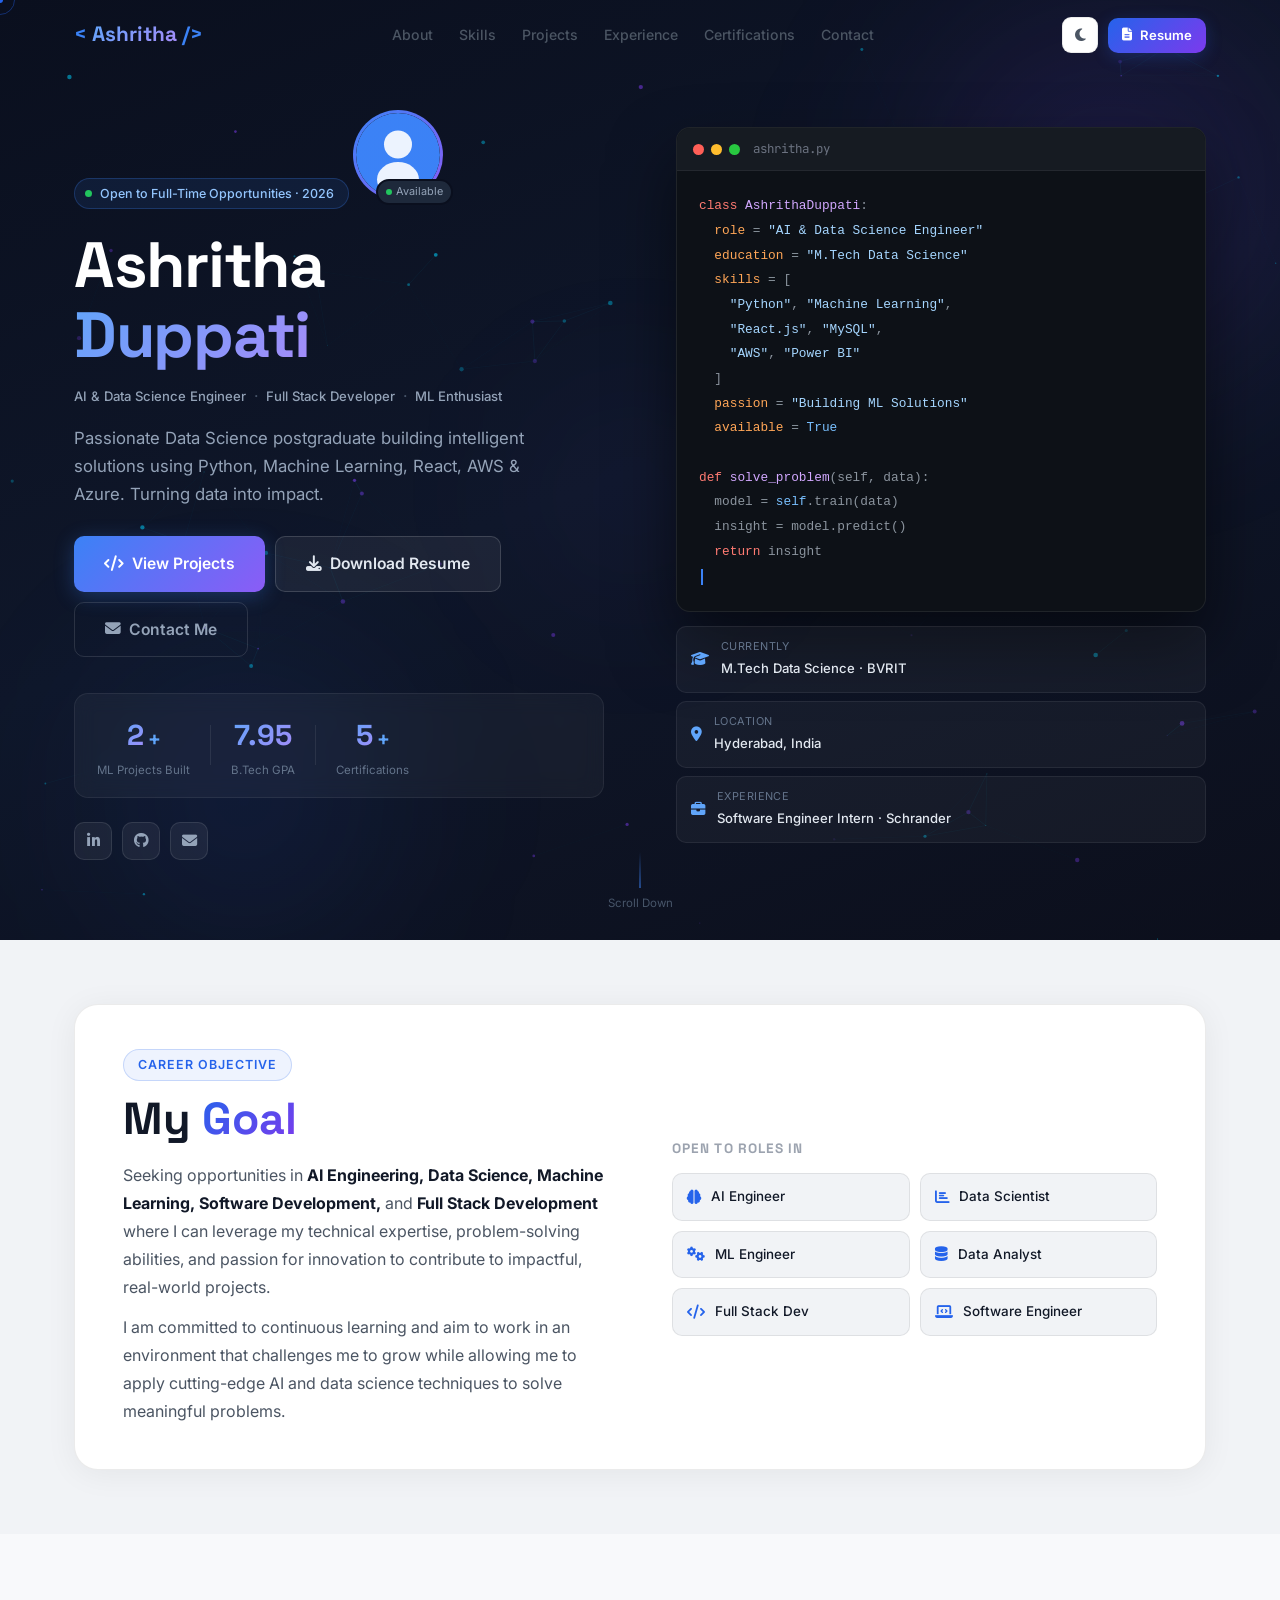
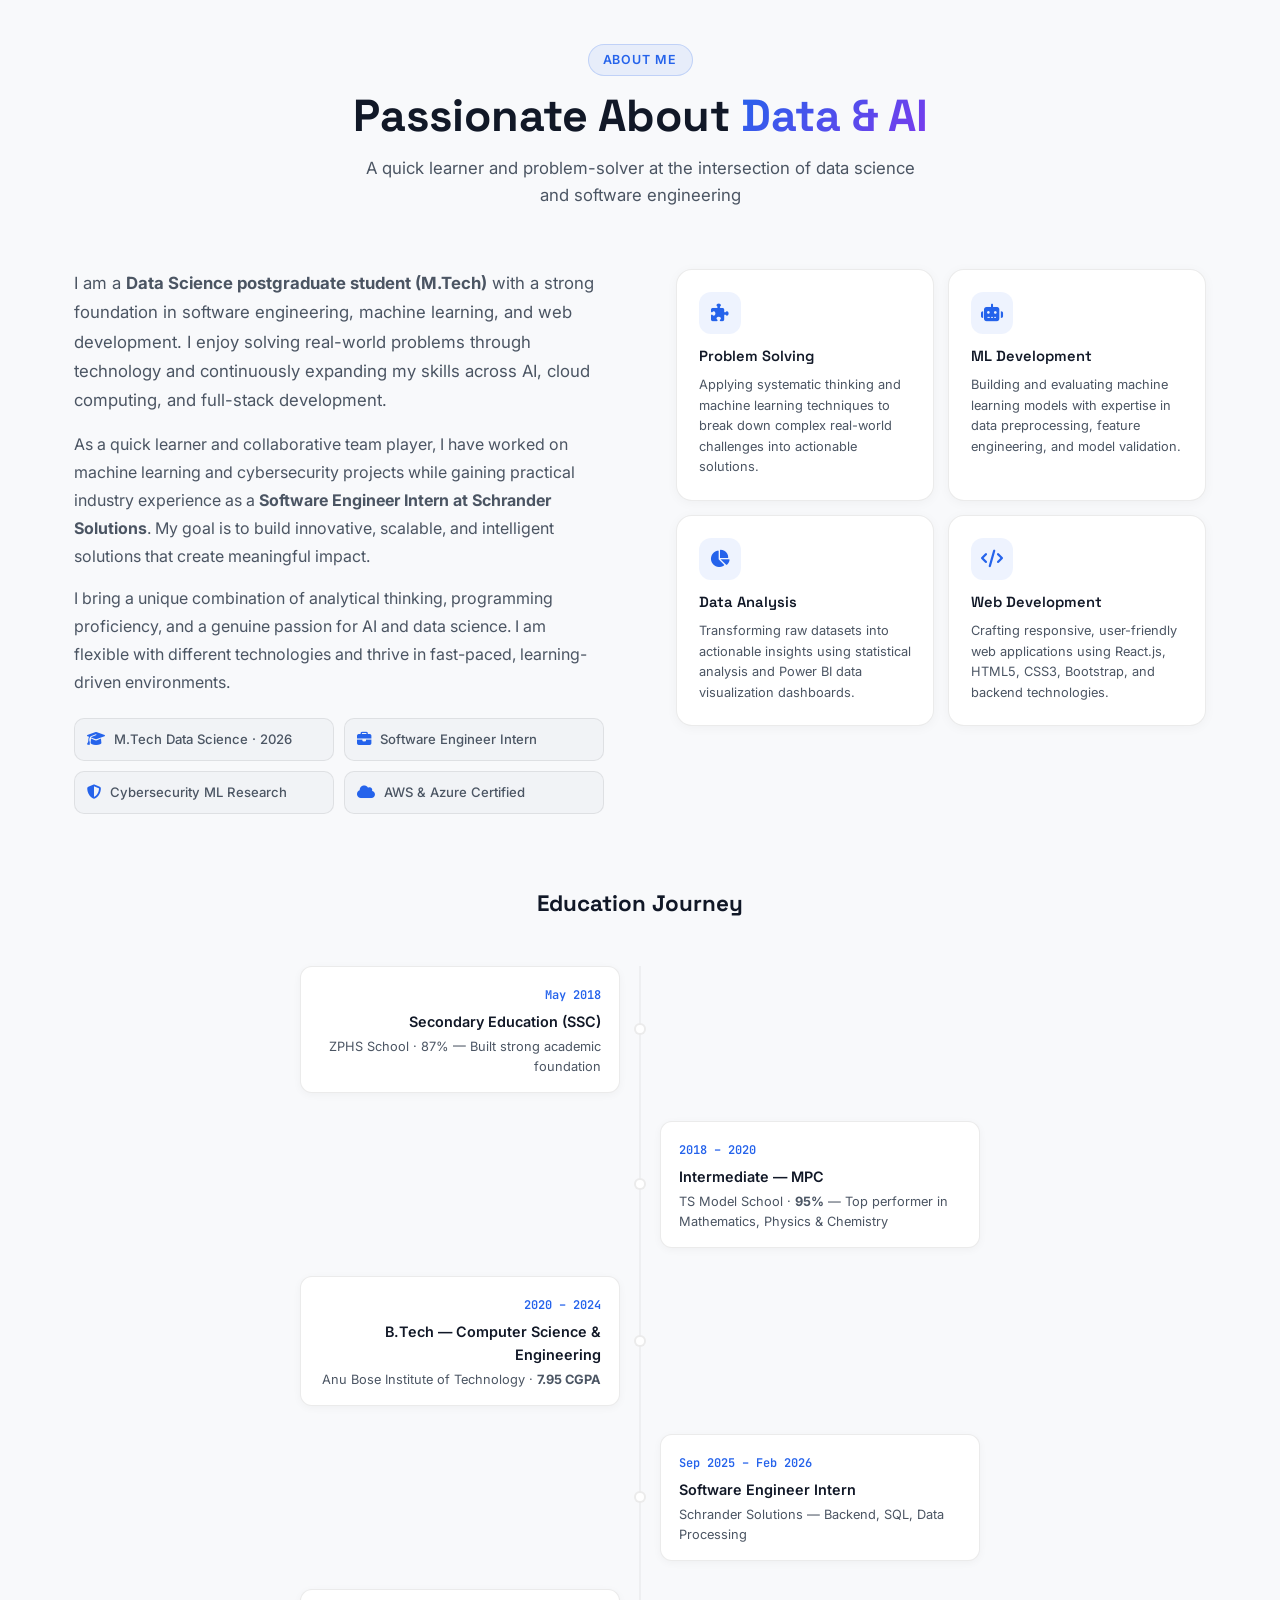
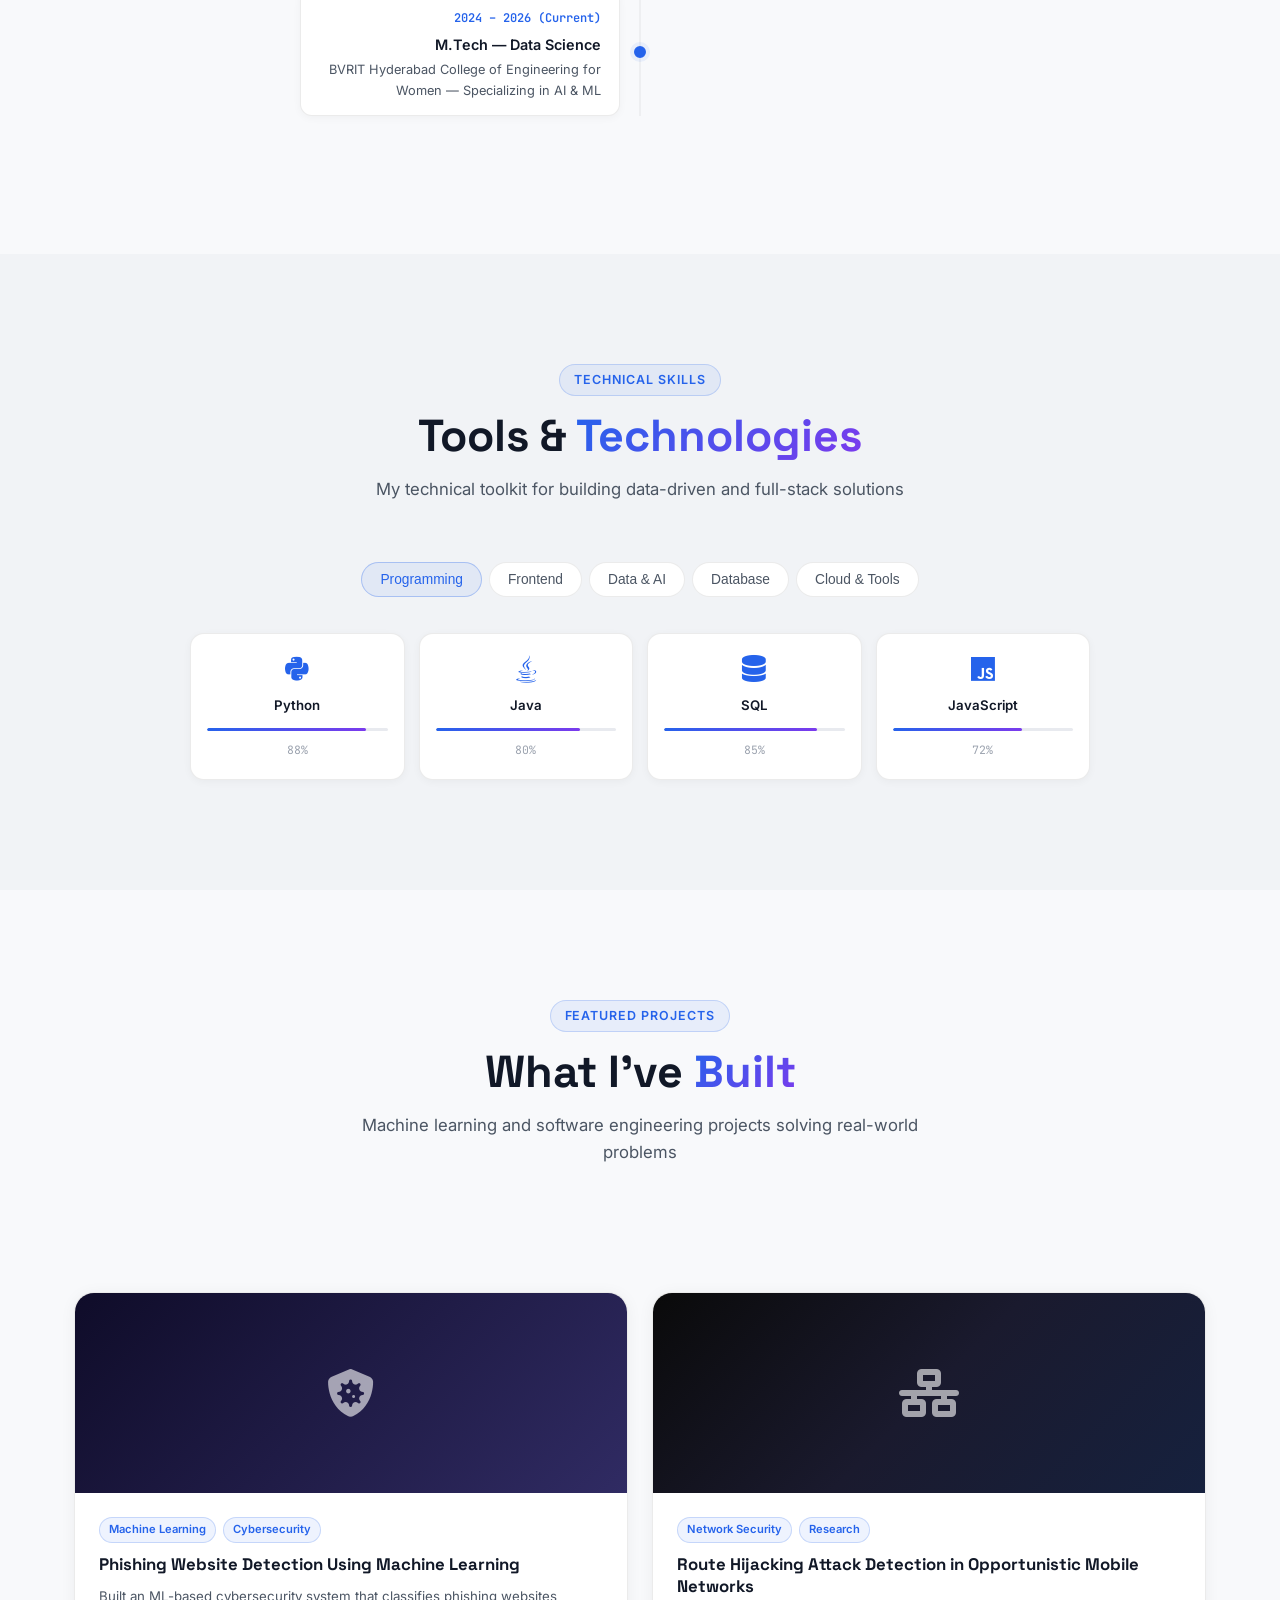
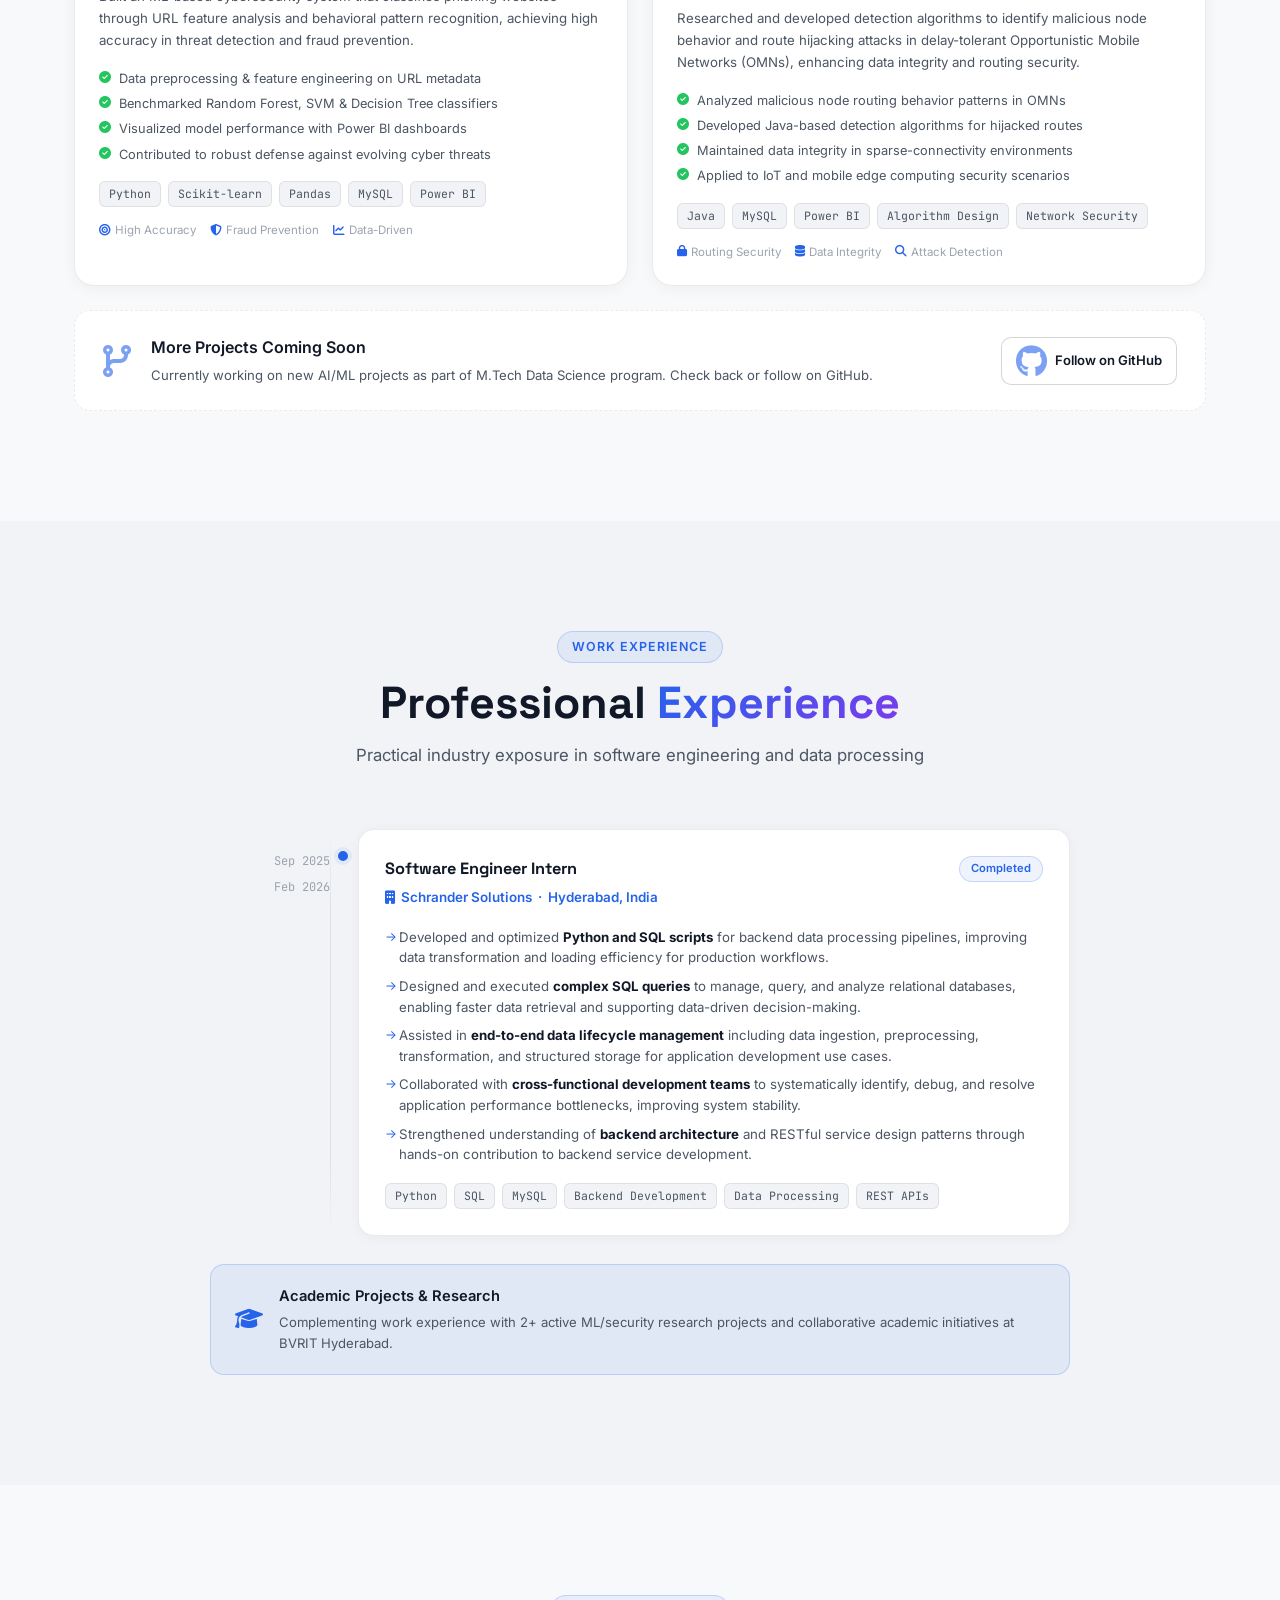
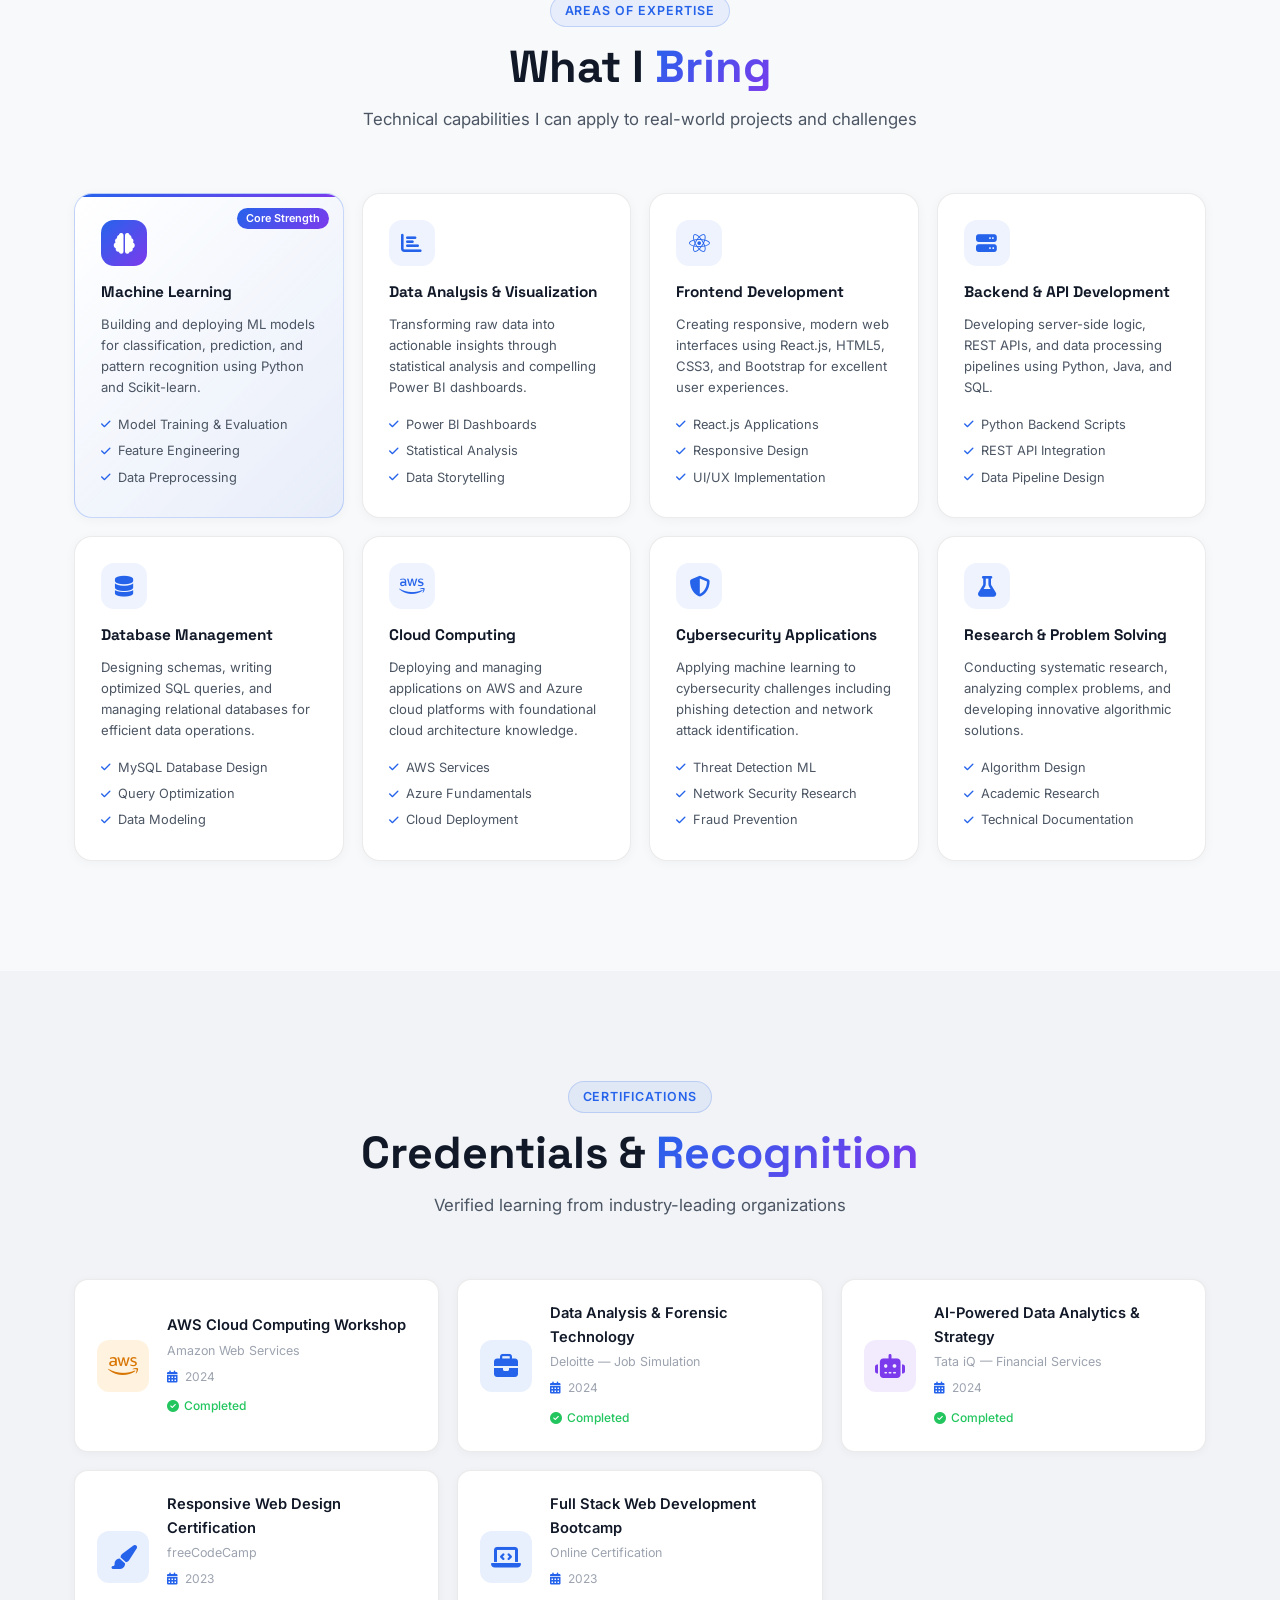
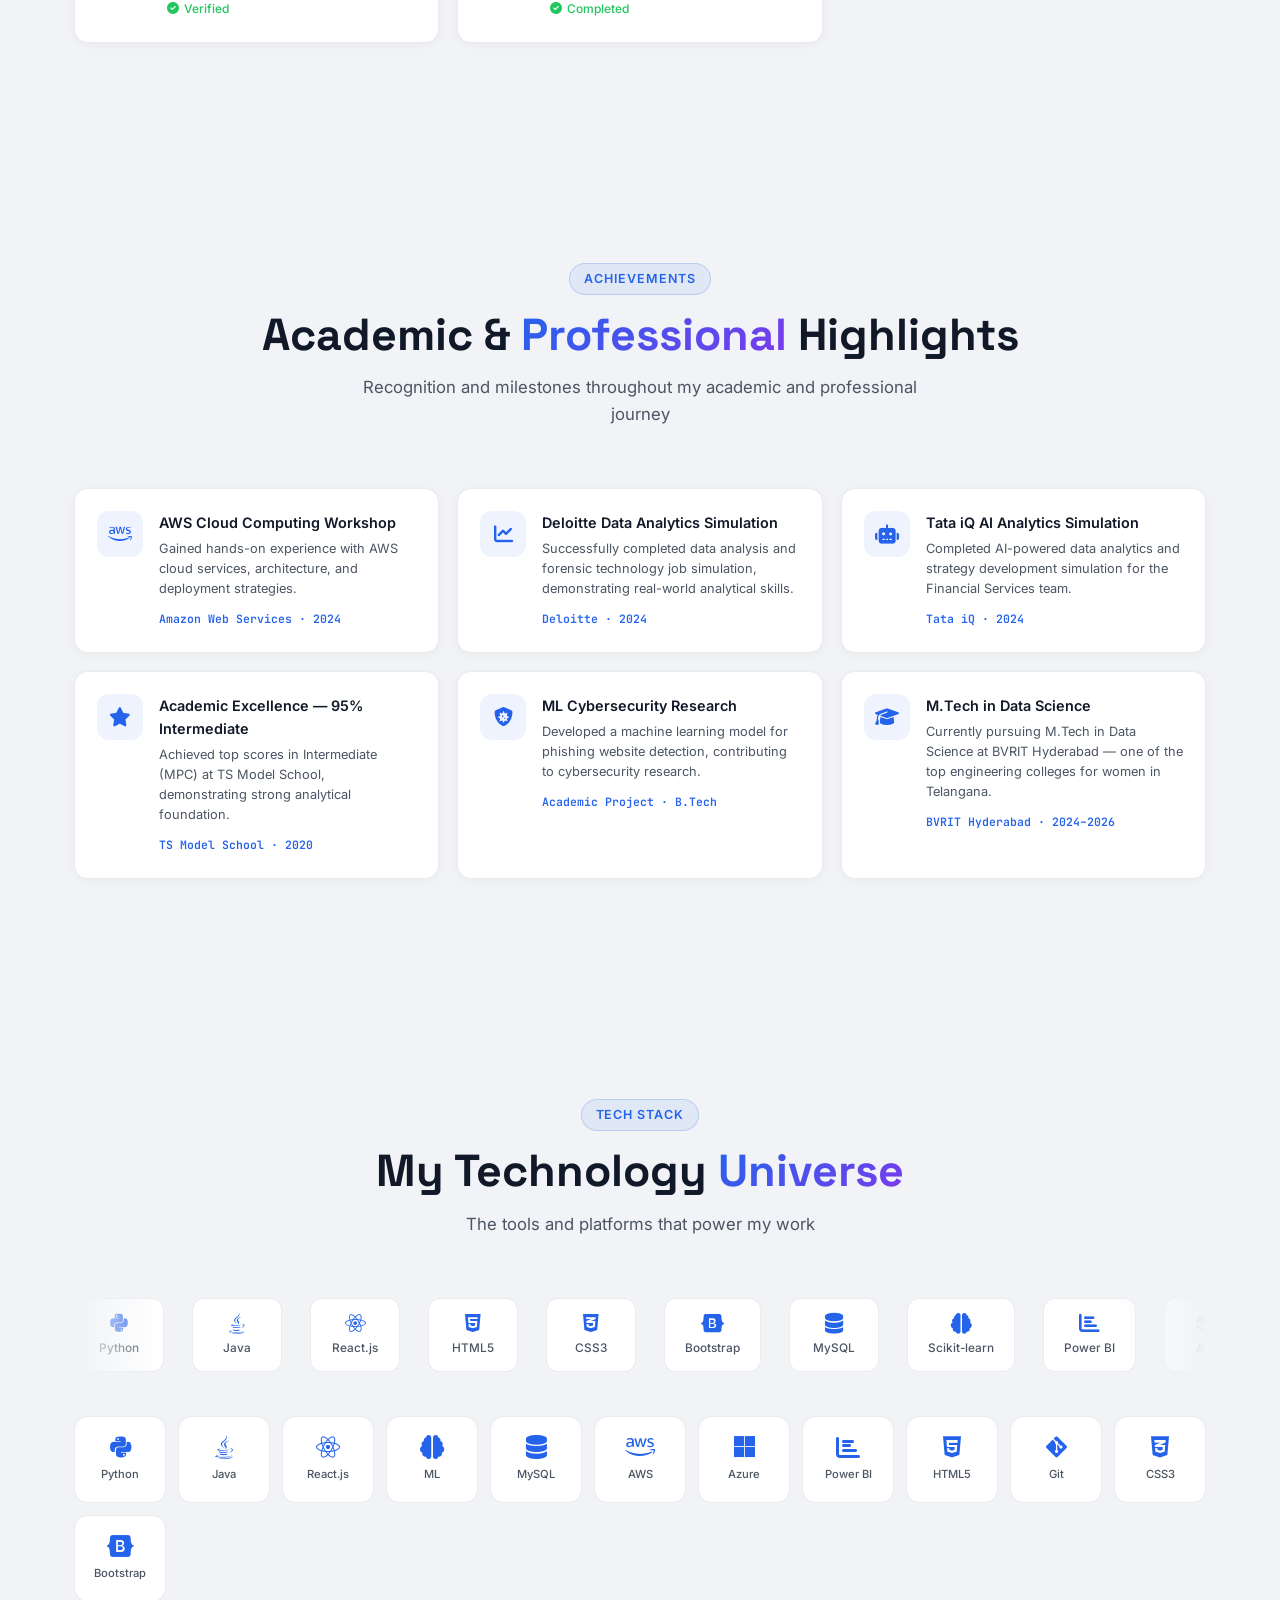
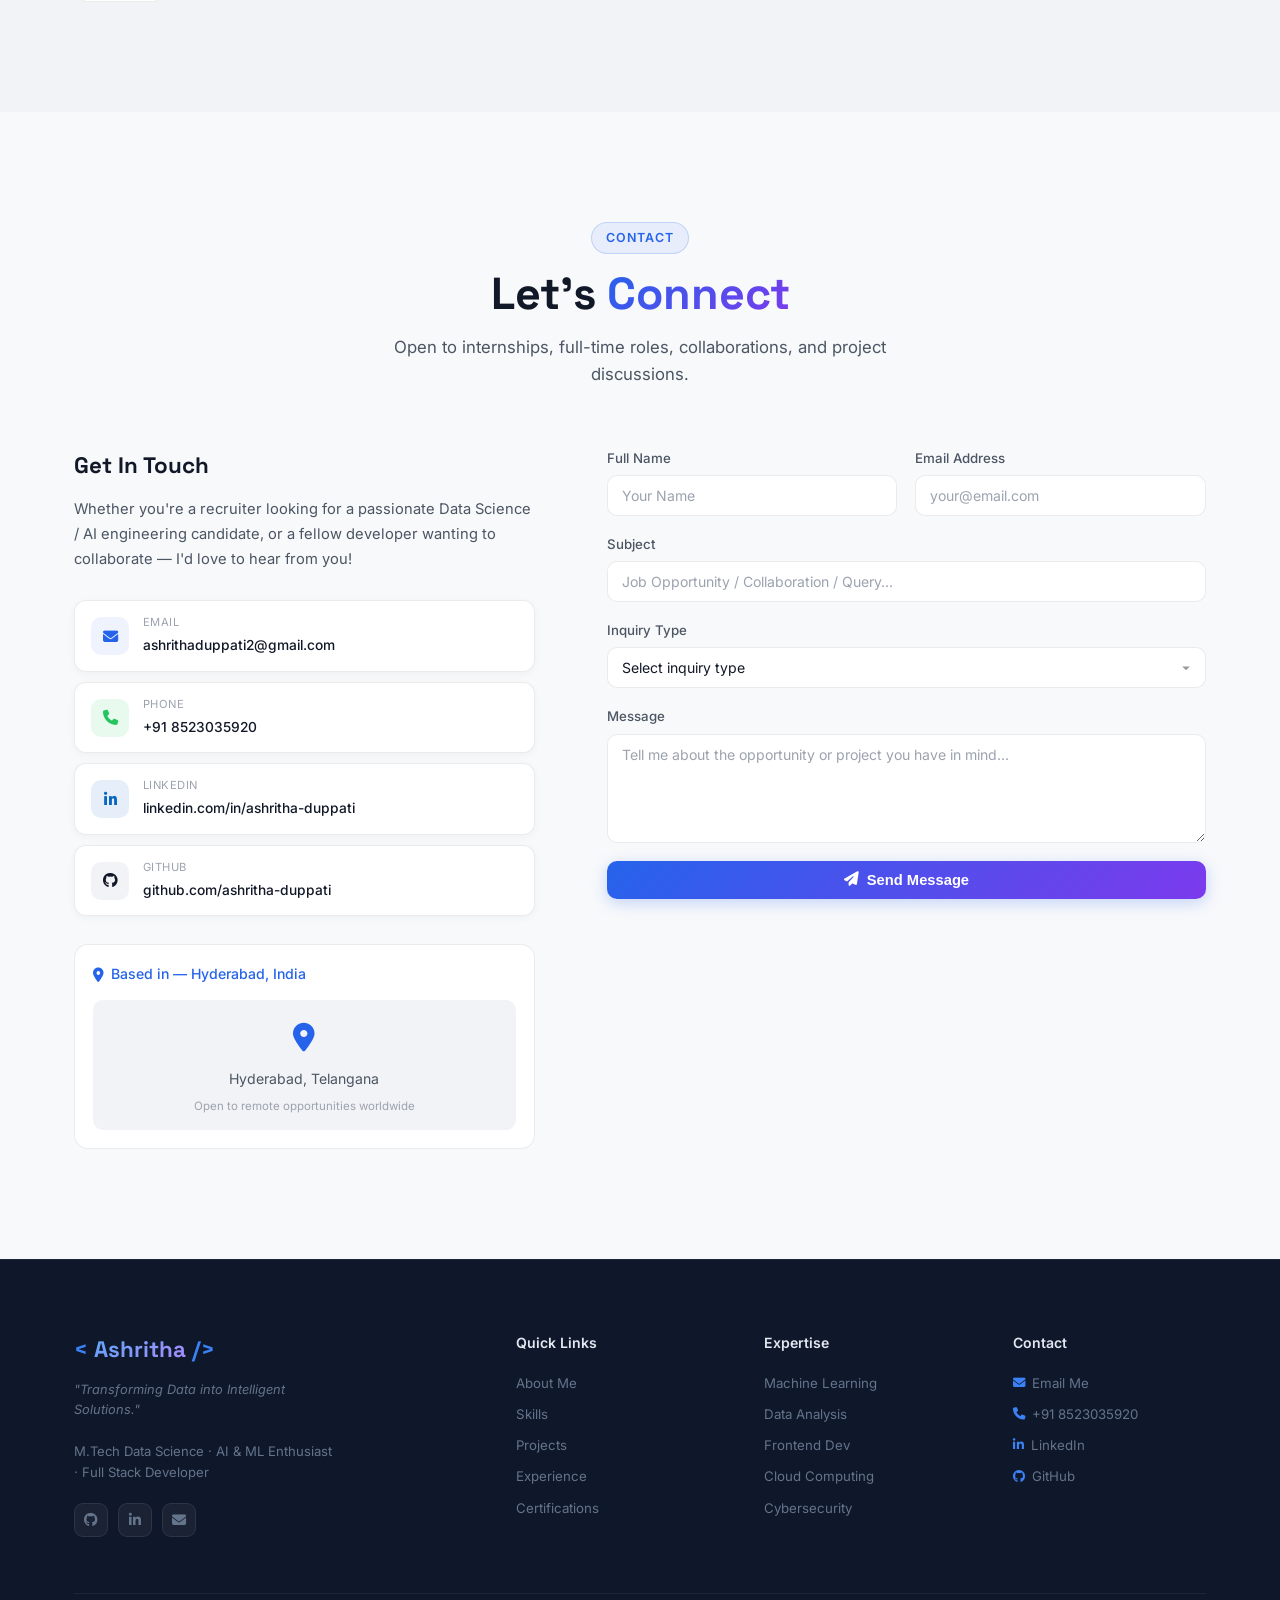
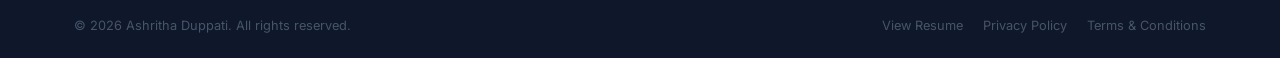
==== index.html @ 12ebf8d4 "Initial portfolio release — Ashritha Duppati Premium personal portfolio website with: - Hero section" ====
<!DOCTYPE html>
<html lang="en" data-theme="light">
<head>
  <meta charset="UTF-8" />
  <meta name="viewport" content="width=device-width, initial-scale=1.0" />
  <meta name="description" content="Ashritha Duppati is a Data Science Engineer specializing in Machine Learning, AI, Full Stack Development, React, Python, Java, AWS, Azure, Power BI, and Cybersecurity Solutions." />
  <meta name="keywords" content="Ashritha Duppati, Data Science, Machine Learning, AI Engineer, Python, Java, React, AWS, Azure, Power BI, MySQL, Full Stack Developer, Cybersecurity, Hyderabad" />
  <meta name="author" content="Ashritha Duppati" />
  <meta property="og:title" content="Ashritha Duppati | AI & Data Science Engineer" />
  <meta property="og:description" content="Passionate Data Science postgraduate building intelligent solutions using Python, Machine Learning, React, AWS and Azure." />
  <meta property="og:type" content="website" />
  <title>Ashritha Duppati | AI & Data Science Engineer | ML Developer</title>

  <!-- Fonts -->
  <link rel="preconnect" href="https://fonts.googleapis.com" />
  <link rel="preconnect" href="https://fonts.gstatic.com" crossorigin />
  <link href="https://fonts.googleapis.com/css2?family=Inter:wght@300;400;500;600;700;800;900&family=Space+Grotesk:wght@400;500;600;700&family=JetBrains+Mono:wght@400;500&display=swap" rel="stylesheet" />

  <!-- Icons -->
  <link rel="stylesheet" href="https://cdnjs.cloudflare.com/ajax/libs/font-awesome/6.5.0/css/all.min.css" />

  <!-- Styles -->
  <link rel="stylesheet" href="css/style.css" />
</head>
<body>

  <!-- Loading Screen -->
  <div id="loader" class="loader">
    <div class="loader-inner">
      <div class="loader-logo">
        <span class="loader-bracket">&lt;</span>
        <span class="loader-name">AD</span>
        <span class="loader-bracket">/&gt;</span>
      </div>
      <div class="loader-bar"><div class="loader-fill"></div></div>
      <p class="loader-text">Loading Portfolio...</p>
    </div>
  </div>

  <!-- Custom Cursor -->
  <div class="cursor-dot" id="cursorDot"></div>
  <div class="cursor-ring" id="cursorRing"></div>

  <!-- Scroll Progress -->
  <div class="scroll-progress" id="scrollProgress"></div>

  <!-- Navigation -->
  <nav class="navbar" id="navbar">
    <div class="nav-container">
      <a href="#home" class="nav-logo">
        <span class="logo-bracket">&lt;</span>
        <span class="logo-text">Ashritha</span>
        <span class="logo-bracket">/&gt;</span>
      </a>

      <ul class="nav-links" id="navLinks">
        <li><a href="#about" class="nav-link">About</a></li>
        <li><a href="#skills" class="nav-link">Skills</a></li>
        <li><a href="#projects" class="nav-link">Projects</a></li>
        <li><a href="#experience" class="nav-link">Experience</a></li>
        <li><a href="#certifications" class="nav-link">Certifications</a></li>
        <li><a href="#contact" class="nav-link">Contact</a></li>
      </ul>

      <div class="nav-actions">
        <button class="theme-toggle" id="themeToggle" aria-label="Toggle theme">
          <i class="fas fa-moon" id="themeIcon"></i>
        </button>
        <a href="resume.html" target="_blank" class="btn btn-sm btn-primary">
          <i class="fas fa-file-alt"></i> Resume
        </a>
        <button class="hamburger" id="hamburger" aria-label="Menu">
          <span></span><span></span><span></span>
        </button>
      </div>
    </div>
  </nav>

  <!-- Mobile Menu -->
  <div class="mobile-menu" id="mobileMenu">
    <ul>
      <li><a href="#about" class="mobile-link">About</a></li>
      <li><a href="#skills" class="mobile-link">Skills</a></li>
      <li><a href="#projects" class="mobile-link">Projects</a></li>
      <li><a href="#experience" class="mobile-link">Experience</a></li>
      <li><a href="#certifications" class="mobile-link">Certifications</a></li>
      <li><a href="#contact" class="mobile-link">Contact</a></li>
    </ul>
  </div>

  <!-- ===== HERO SECTION ===== -->
  <section id="home" class="hero">
    <canvas id="particleCanvas"></canvas>
    <div class="hero-glow hero-glow-1"></div>
    <div class="hero-glow hero-glow-2"></div>
    <div class="hero-glow hero-glow-3"></div>

    <div class="hero-container">
      <div class="hero-content">
        <div class="hero-badge fade-up">
          <span class="badge-dot"></span>
          Open to Full-Time Opportunities · 2026
        </div>

        <div class="hero-avatar fade-up">
          <div class="avatar-ring">
            <div class="avatar-image">
              <svg viewBox="0 0 120 120" fill="none" xmlns="http://www.w3.org/2000/svg">
                <circle cx="60" cy="60" r="60" fill="url(#avatarGrad)"/>
                <circle cx="60" cy="45" r="20" fill="rgba(255,255,255,0.9)"/>
                <ellipse cx="60" cy="95" rx="30" ry="25" fill="rgba(255,255,255,0.9)"/>
                <defs>
                  <linearGradient id="avatarGrad" x1="0" y1="0" x2="120" y2="120">
                    <stop offset="0%" stop-color="#3b82f6"/>
                    <stop offset="100%" stop-color="#7c3aed"/>
                  </linearGradient>
                </defs>
              </svg>
            </div>
          </div>
          <div class="avatar-status">
            <span class="status-dot"></span>
            <span>Available</span>
          </div>
        </div>

        <h1 class="hero-name fade-up">
          Ashritha<br />
          <span class="gradient-text">Duppati</span>
        </h1>

        <div class="hero-roles fade-up">
          <span class="role-tag">AI &amp; Data Science Engineer</span>
          <span class="role-sep">·</span>
          <span class="role-tag">Full Stack Developer</span>
          <span class="role-sep">·</span>
          <span class="role-tag">ML Enthusiast</span>
        </div>

        <p class="hero-tagline fade-up">
          Passionate Data Science postgraduate building intelligent solutions using Python, Machine Learning, React, AWS &amp; Azure. Turning data into impact.
        </p>

        <div class="hero-cta fade-up">
          <a href="#projects" class="btn btn-primary btn-lg">
            <i class="fas fa-code"></i> View Projects
          </a>
          <a href="resume.html" target="_blank" class="btn btn-secondary btn-lg">
            <i class="fas fa-download"></i> Download Resume
          </a>
          <a href="#contact" class="btn btn-ghost btn-lg">
            <i class="fas fa-envelope"></i> Contact Me
          </a>
        </div>

        <div class="hero-stats fade-up">
          <div class="stat-card">
            <span class="stat-number" data-target="2">0</span>
            <span class="stat-suffix">+</span>
            <span class="stat-label">ML Projects Built</span>
          </div>
          <div class="stat-divider"></div>
          <div class="stat-card">
            <span class="stat-number-text">7.95</span>
            <span class="stat-label">B.Tech GPA</span>
          </div>
          <div class="stat-divider"></div>
          <div class="stat-card">
            <span class="stat-number" data-target="5">0</span>
            <span class="stat-suffix">+</span>
            <span class="stat-label">Certifications</span>
          </div>
        </div>

        <div class="hero-social fade-up">
          <a href="https://linkedin.com/in/ashritha-duppati" target="_blank" class="social-btn" aria-label="LinkedIn">
            <i class="fab fa-linkedin-in"></i>
          </a>
          <a href="https://github.com/ashritha-duppati" target="_blank" class="social-btn" aria-label="GitHub">
            <i class="fab fa-github"></i>
          </a>
          <a href="mailto:ashrithaduppati2@gmail.com" class="social-btn" aria-label="Email">
            <i class="fas fa-envelope"></i>
          </a>
        </div>
      </div>

      <div class="hero-visual fade-up">
        <div class="code-window">
          <div class="window-header">
            <span class="dot red"></span>
            <span class="dot yellow"></span>
            <span class="dot green"></span>
            <span class="window-title">ashritha.py</span>
          </div>
          <div class="window-body">
            <pre class="code-content"><code><span class="code-keyword">class</span> <span class="code-fn">AshrithaDuppati</span>:
  <span class="code-prop">role</span> = <span class="code-string">"AI & Data Science Engineer"</span>
  <span class="code-prop">education</span> = <span class="code-string">"M.Tech Data Science"</span>
  <span class="code-prop">skills</span> = [
    <span class="code-string">"Python"</span>, <span class="code-string">"Machine Learning"</span>,
    <span class="code-string">"React.js"</span>, <span class="code-string">"MySQL"</span>,
    <span class="code-string">"AWS"</span>, <span class="code-string">"Power BI"</span>
  ]
  <span class="code-prop">passion</span> = <span class="code-string">"Building ML Solutions"</span>
  <span class="code-prop">available</span> = <span class="code-bool">True</span>

<span class="code-keyword">def</span> <span class="code-fn">solve_problem</span>(self, data):
  model = <span class="code-var">self</span>.train(data)
  insight = model.predict()
  <span class="code-keyword">return</span> insight</code></pre>
            <div class="typing-cursor"></div>
          </div>
        </div>

        <div class="hero-info-cards">
          <div class="info-card">
            <i class="fas fa-graduation-cap"></i>
            <div>
              <span class="info-card-label">Currently</span>
              <span class="info-card-value">M.Tech Data Science · BVRIT</span>
            </div>
          </div>
          <div class="info-card">
            <i class="fas fa-map-marker-alt"></i>
            <div>
              <span class="info-card-label">Location</span>
              <span class="info-card-value">Hyderabad, India</span>
            </div>
          </div>
          <div class="info-card">
            <i class="fas fa-briefcase"></i>
            <div>
              <span class="info-card-label">Experience</span>
              <span class="info-card-value">Software Engineer Intern · Schrander</span>
            </div>
          </div>
        </div>
      </div>
    </div>

    <div class="hero-scroll">
      <div class="scroll-indicator">
        <div class="scroll-line"></div>
      </div>
      <span>Scroll Down</span>
    </div>
  </section>

  <!-- ===== CAREER OBJECTIVE SECTION (NEW) ===== -->
  <section id="objective" class="section objective-section">
    <div class="container">
      <div class="objective-grid reveal">
        <div class="objective-text-block">
          <span class="section-tag">Career Objective</span>
          <h2 class="section-title" style="text-align:left;margin-bottom:16px;">
            My <span class="gradient-text">Goal</span>
          </h2>
          <p class="objective-text">
            Seeking opportunities in <strong>AI Engineering, Data Science, Machine Learning, Software Development,</strong> and <strong>Full Stack Development</strong> where I can leverage my technical expertise, problem-solving abilities, and passion for innovation to contribute to impactful, real-world projects.
          </p>
          <p class="objective-text" style="margin-top:12px;">
            I am committed to continuous learning and aim to work in an environment that challenges me to grow while allowing me to apply cutting-edge AI and data science techniques to solve meaningful problems.
          </p>
        </div>
        <div class="objective-roles">
          <h4 class="objective-roles-title">Open to Roles In</h4>
          <div class="role-grid">
            <div class="role-card"><i class="fas fa-brain"></i><span>AI Engineer</span></div>
            <div class="role-card"><i class="fas fa-chart-bar"></i><span>Data Scientist</span></div>
            <div class="role-card"><i class="fas fa-cogs"></i><span>ML Engineer</span></div>
            <div class="role-card"><i class="fas fa-database"></i><span>Data Analyst</span></div>
            <div class="role-card"><i class="fas fa-code"></i><span>Full Stack Dev</span></div>
            <div class="role-card"><i class="fas fa-laptop-code"></i><span>Software Engineer</span></div>
          </div>
        </div>
      </div>
    </div>
  </section>

  <!-- ===== ABOUT SECTION ===== -->
  <section id="about" class="section about">
    <div class="container">
      <div class="section-header">
        <span class="section-tag">About Me</span>
        <h2 class="section-title">Passionate About <span class="gradient-text">Data & AI</span></h2>
        <p class="section-subtitle">A quick learner and problem-solver at the intersection of data science and software engineering</p>
      </div>

      <div class="about-grid">
        <div class="about-text reveal">
          <p class="about-intro">
            I am a <strong>Data Science postgraduate student (M.Tech)</strong> with a strong foundation in software engineering, machine learning, and web development. I enjoy solving real-world problems through technology and continuously expanding my skills across AI, cloud computing, and full-stack development.
          </p>
          <p>
            As a quick learner and collaborative team player, I have worked on machine learning and cybersecurity projects while gaining practical industry experience as a <strong>Software Engineer Intern at Schrander Solutions</strong>. My goal is to build innovative, scalable, and intelligent solutions that create meaningful impact.
          </p>
          <p>
            I bring a unique combination of analytical thinking, programming proficiency, and a genuine passion for AI and data science. I am flexible with different technologies and thrive in fast-paced, learning-driven environments.
          </p>

          <div class="about-highlights">
            <div class="highlight-item">
              <i class="fas fa-graduation-cap"></i>
              <span>M.Tech Data Science · 2026</span>
            </div>
            <div class="highlight-item">
              <i class="fas fa-briefcase"></i>
              <span>Software Engineer Intern</span>
            </div>
            <div class="highlight-item">
              <i class="fas fa-shield-alt"></i>
              <span>Cybersecurity ML Research</span>
            </div>
            <div class="highlight-item">
              <i class="fas fa-cloud"></i>
              <span>AWS &amp; Azure Certified</span>
            </div>
          </div>
        </div>

        <div class="about-cards reveal">
          <div class="strength-card">
            <div class="strength-icon">
              <i class="fas fa-puzzle-piece"></i>
            </div>
            <h3>Problem Solving</h3>
            <p>Applying systematic thinking and machine learning techniques to break down complex real-world challenges into actionable solutions.</p>
          </div>
          <div class="strength-card">
            <div class="strength-icon">
              <i class="fas fa-robot"></i>
            </div>
            <h3>ML Development</h3>
            <p>Building and evaluating machine learning models with expertise in data preprocessing, feature engineering, and model validation.</p>
          </div>
          <div class="strength-card">
            <div class="strength-icon">
              <i class="fas fa-chart-pie"></i>
            </div>
            <h3>Data Analysis</h3>
            <p>Transforming raw datasets into actionable insights using statistical analysis and Power BI data visualization dashboards.</p>
          </div>
          <div class="strength-card">
            <div class="strength-icon">
              <i class="fas fa-code"></i>
            </div>
            <h3>Web Development</h3>
            <p>Crafting responsive, user-friendly web applications using React.js, HTML5, CSS3, Bootstrap, and backend technologies.</p>
          </div>
        </div>
      </div>

      <!-- Education Timeline -->
      <div class="about-timeline reveal">
        <h3 class="timeline-heading">Education Journey</h3>
        <div class="timeline">
          <div class="timeline-item">
            <div class="timeline-dot"></div>
            <div class="timeline-content">
              <span class="timeline-year">May 2018</span>
              <h4>Secondary Education (SSC)</h4>
              <p>ZPHS School · 87% — Built strong academic foundation</p>
            </div>
          </div>
          <div class="timeline-item">
            <div class="timeline-dot"></div>
            <div class="timeline-content">
              <span class="timeline-year">2018 – 2020</span>
              <h4>Intermediate — MPC</h4>
              <p>TS Model School · <strong>95%</strong> — Top performer in Mathematics, Physics &amp; Chemistry</p>
            </div>
          </div>
          <div class="timeline-item">
            <div class="timeline-dot"></div>
            <div class="timeline-content">
              <span class="timeline-year">2020 – 2024</span>
              <h4>B.Tech — Computer Science &amp; Engineering</h4>
              <p>Anu Bose Institute of Technology · <strong>7.95 CGPA</strong></p>
            </div>
          </div>
          <div class="timeline-item">
            <div class="timeline-dot"></div>
            <div class="timeline-content">
              <span class="timeline-year">Sep 2025 – Feb 2026</span>
              <h4>Software Engineer Intern</h4>
              <p>Schrander Solutions — Backend, SQL, Data Processing</p>
            </div>
          </div>
          <div class="timeline-item active">
            <div class="timeline-dot"></div>
            <div class="timeline-content">
              <span class="timeline-year">2024 – 2026 (Current)</span>
              <h4>M.Tech — Data Science</h4>
              <p>BVRIT Hyderabad College of Engineering for Women — Specializing in AI &amp; ML</p>
            </div>
          </div>
        </div>
      </div>
    </div>
  </section>

  <!-- ===== SKILLS SECTION ===== -->
  <section id="skills" class="section skills">
    <div class="container">
      <div class="section-header">
        <span class="section-tag">Technical Skills</span>
        <h2 class="section-title">Tools &amp; <span class="gradient-text">Technologies</span></h2>
        <p class="section-subtitle">My technical toolkit for building data-driven and full-stack solutions</p>
      </div>

      <div class="skills-tabs reveal">
        <div class="tab-buttons">
          <button class="tab-btn active" data-tab="programming">Programming</button>
          <button class="tab-btn" data-tab="frontend">Frontend</button>
          <button class="tab-btn" data-tab="dataml">Data &amp; AI</button>
          <button class="tab-btn" data-tab="database">Database</button>
          <button class="tab-btn" data-tab="cloud">Cloud &amp; Tools</button>
        </div>

        <div class="tab-content active" id="tab-programming">
          <div class="skills-grid">
            <div class="skill-card" data-level="88">
              <div class="skill-icon"><i class="fab fa-python"></i></div>
              <span class="skill-name">Python</span>
              <div class="skill-bar"><div class="skill-fill" style="--w:88%"></div></div>
              <span class="skill-pct">88%</span>
            </div>
            <div class="skill-card" data-level="80">
              <div class="skill-icon"><i class="fab fa-java"></i></div>
              <span class="skill-name">Java</span>
              <div class="skill-bar"><div class="skill-fill" style="--w:80%"></div></div>
              <span class="skill-pct">80%</span>
            </div>
            <div class="skill-card" data-level="85">
              <div class="skill-icon"><i class="fas fa-database"></i></div>
              <span class="skill-name">SQL</span>
              <div class="skill-bar"><div class="skill-fill" style="--w:85%"></div></div>
              <span class="skill-pct">85%</span>
            </div>
            <div class="skill-card" data-level="72">
              <div class="skill-icon"><i class="fab fa-js"></i></div>
              <span class="skill-name">JavaScript</span>
              <div class="skill-bar"><div class="skill-fill" style="--w:72%"></div></div>
              <span class="skill-pct">72%</span>
            </div>
          </div>
        </div>

        <div class="tab-content" id="tab-frontend">
          <div class="skills-grid">
            <div class="skill-card" data-level="82">
              <div class="skill-icon"><i class="fab fa-react"></i></div>
              <span class="skill-name">React.js</span>
              <div class="skill-bar"><div class="skill-fill" style="--w:82%"></div></div>
              <span class="skill-pct">82%</span>
            </div>
            <div class="skill-card" data-level="90">
              <div class="skill-icon"><i class="fab fa-html5"></i></div>
              <span class="skill-name">HTML5</span>
              <div class="skill-bar"><div class="skill-fill" style="--w:90%"></div></div>
              <span class="skill-pct">90%</span>
            </div>
            <div class="skill-card" data-level="88">
              <div class="skill-icon"><i class="fab fa-css3-alt"></i></div>
              <span class="skill-name">CSS3</span>
              <div class="skill-bar"><div class="skill-fill" style="--w:88%"></div></div>
              <span class="skill-pct">88%</span>
            </div>
            <div class="skill-card" data-level="85">
              <div class="skill-icon"><i class="fab fa-bootstrap"></i></div>
              <span class="skill-name">Bootstrap</span>
              <div class="skill-bar"><div class="skill-fill" style="--w:85%"></div></div>
              <span class="skill-pct">85%</span>
            </div>
          </div>
        </div>

        <div class="tab-content" id="tab-dataml">
          <div class="skills-grid">
            <div class="skill-card" data-level="85">
              <div class="skill-icon"><i class="fas fa-brain"></i></div>
              <span class="skill-name">Machine Learning</span>
              <div class="skill-bar"><div class="skill-fill" style="--w:85%"></div></div>
              <span class="skill-pct">85%</span>
            </div>
            <div class="skill-card" data-level="82">
              <div class="skill-icon"><i class="fas fa-filter"></i></div>
              <span class="skill-name">Data Preprocessing</span>
              <div class="skill-bar"><div class="skill-fill" style="--w:82%"></div></div>
              <span class="skill-pct">82%</span>
            </div>
            <div class="skill-card" data-level="80">
              <div class="skill-icon"><i class="fas fa-cogs"></i></div>
              <span class="skill-name">Feature Engineering</span>
              <div class="skill-bar"><div class="skill-fill" style="--w:80%"></div></div>
              <span class="skill-pct">80%</span>
            </div>
            <div class="skill-card" data-level="78">
              <div class="skill-icon"><i class="fas fa-check-double"></i></div>
              <span class="skill-name">Model Evaluation</span>
              <div class="skill-bar"><div class="skill-fill" style="--w:78%"></div></div>
              <span class="skill-pct">78%</span>
            </div>
            <div class="skill-card" data-level="80">
              <div class="skill-icon"><i class="fas fa-chart-bar"></i></div>
              <span class="skill-name">Power BI</span>
              <div class="skill-bar"><div class="skill-fill" style="--w:80%"></div></div>
              <span class="skill-pct">80%</span>
            </div>
            <div class="skill-card" data-level="75">
              <div class="skill-icon"><i class="fab fa-python"></i></div>
              <span class="skill-name">Scikit-learn</span>
              <div class="skill-bar"><div class="skill-fill" style="--w:75%"></div></div>
              <span class="skill-pct">75%</span>
            </div>
            <div class="skill-card" data-level="76">
              <div class="skill-icon"><i class="fas fa-table"></i></div>
              <span class="skill-name">Pandas &amp; NumPy</span>
              <div class="skill-bar"><div class="skill-fill" style="--w:76%"></div></div>
              <span class="skill-pct">76%</span>
            </div>
          </div>
        </div>

        <div class="tab-content" id="tab-database">
          <div class="skills-grid">
            <div class="skill-card" data-level="85">
              <div class="skill-icon"><i class="fas fa-database"></i></div>
              <span class="skill-name">MySQL</span>
              <div class="skill-bar"><div class="skill-fill" style="--w:85%"></div></div>
              <span class="skill-pct">85%</span>
            </div>
            <div class="skill-card" data-level="82">
              <div class="skill-icon"><i class="fas fa-search"></i></div>
              <span class="skill-name">SQL Querying</span>
              <div class="skill-bar"><div class="skill-fill" style="--w:82%"></div></div>
              <span class="skill-pct">82%</span>
            </div>
            <div class="skill-card" data-level="75">
              <div class="skill-icon"><i class="fas fa-project-diagram"></i></div>
              <span class="skill-name">Data Modeling</span>
              <div class="skill-bar"><div class="skill-fill" style="--w:75%"></div></div>
              <span class="skill-pct">75%</span>
            </div>
          </div>
        </div>

        <div class="tab-content" id="tab-cloud">
          <div class="skills-grid">
            <div class="skill-card" data-level="75">
              <div class="skill-icon"><i class="fab fa-aws"></i></div>
              <span class="skill-name">AWS</span>
              <div class="skill-bar"><div class="skill-fill" style="--w:75%"></div></div>
              <span class="skill-pct">75%</span>
            </div>
            <div class="skill-card" data-level="72">
              <div class="skill-icon"><i class="fab fa-microsoft"></i></div>
              <span class="skill-name">Azure</span>
              <div class="skill-bar"><div class="skill-fill" style="--w:72%"></div></div>
              <span class="skill-pct">72%</span>
            </div>
            <div class="skill-card" data-level="85">
              <div class="skill-icon"><i class="fab fa-git-alt"></i></div>
              <span class="skill-name">Git &amp; GitHub</span>
              <div class="skill-bar"><div class="skill-fill" style="--w:85%"></div></div>
              <span class="skill-pct">85%</span>
            </div>
            <div class="skill-card" data-level="80">
              <div class="skill-icon"><i class="fas fa-terminal"></i></div>
              <span class="skill-name">VS Code / Linux</span>
              <div class="skill-bar"><div class="skill-fill" style="--w:80%"></div></div>
              <span class="skill-pct">80%</span>
            </div>
            <div class="skill-card" data-level="78">
              <div class="skill-icon"><i class="fas fa-file-excel"></i></div>
              <span class="skill-name">MS Office</span>
              <div class="skill-bar"><div class="skill-fill" style="--w:78%"></div></div>
              <span class="skill-pct">78%</span>
            </div>
          </div>
        </div>
      </div>
    </div>
  </section>

  <!-- ===== PROJECTS SECTION ===== -->
  <section id="projects" class="section projects">
    <div class="container">
      <div class="section-header">
        <span class="section-tag">Featured Projects</span>
        <h2 class="section-title">What I've <span class="gradient-text">Built</span></h2>
        <p class="section-subtitle">Machine learning and software engineering projects solving real-world problems</p>
      </div>

      <div class="filter-buttons reveal">
        <button class="filter-btn active" data-filter="all">All</button>
        <button class="filter-btn" data-filter="ml">Machine Learning</button>
        <button class="filter-btn" data-filter="security">Cybersecurity</button>
        <button class="filter-btn" data-filter="research">Research</button>
      </div>

      <div class="projects-grid reveal" style="grid-template-columns: repeat(auto-fill, minmax(500px, 1fr));">

        <!-- Project 1 -->
        <div class="project-card" data-category="ml security">
          <div class="project-image">
            <div class="project-img-placeholder ai-theme">
              <i class="fas fa-shield-virus"></i>
              <div class="project-glow"></div>
            </div>
            <div class="project-overlay">
              <a href="https://github.com/ashritha-duppati" target="_blank" class="btn btn-sm btn-primary">
                <i class="fab fa-github"></i> GitHub
              </a>
            </div>
          </div>
          <div class="project-content">
            <div class="project-tags">
              <span class="project-tag">Machine Learning</span>
              <span class="project-tag">Cybersecurity</span>
            </div>
            <h3 class="project-title">Phishing Website Detection Using Machine Learning</h3>
            <p class="project-desc">
              Built an ML-based cybersecurity system that classifies phishing websites through URL feature analysis and behavioral pattern recognition, achieving high accuracy in threat detection and fraud prevention.
            </p>
            <div class="project-highlights">
              <div class="highlight-bullet"><i class="fas fa-check-circle"></i> Data preprocessing &amp; feature engineering on URL metadata</div>
              <div class="highlight-bullet"><i class="fas fa-check-circle"></i> Benchmarked Random Forest, SVM &amp; Decision Tree classifiers</div>
              <div class="highlight-bullet"><i class="fas fa-check-circle"></i> Visualized model performance with Power BI dashboards</div>
              <div class="highlight-bullet"><i class="fas fa-check-circle"></i> Contributed to robust defense against evolving cyber threats</div>
            </div>
            <div class="project-tech">
              <span>Python</span><span>Scikit-learn</span><span>Pandas</span><span>MySQL</span><span>Power BI</span>
            </div>
            <div class="project-metrics">
              <div class="metric"><i class="fas fa-bullseye"></i> High Accuracy</div>
              <div class="metric"><i class="fas fa-shield-alt"></i> Fraud Prevention</div>
              <div class="metric"><i class="fas fa-chart-line"></i> Data-Driven</div>
            </div>
          </div>
        </div>

        <!-- Project 2 -->
        <div class="project-card" data-category="security research">
          <div class="project-image">
            <div class="project-img-placeholder agent-theme">
              <i class="fas fa-network-wired"></i>
              <div class="project-glow"></div>
            </div>
            <div class="project-overlay">
              <a href="https://github.com/ashritha-duppati" target="_blank" class="btn btn-sm btn-primary">
                <i class="fab fa-github"></i> GitHub
              </a>
            </div>
          </div>
          <div class="project-content">
            <div class="project-tags">
              <span class="project-tag">Network Security</span>
              <span class="project-tag">Research</span>
            </div>
            <h3 class="project-title">Route Hijacking Attack Detection in Opportunistic Mobile Networks</h3>
            <p class="project-desc">
              Researched and developed detection algorithms to identify malicious node behavior and route hijacking attacks in delay-tolerant Opportunistic Mobile Networks (OMNs), enhancing data integrity and routing security.
            </p>
            <div class="project-highlights">
              <div class="highlight-bullet"><i class="fas fa-check-circle"></i> Analyzed malicious node routing behavior patterns in OMNs</div>
              <div class="highlight-bullet"><i class="fas fa-check-circle"></i> Developed Java-based detection algorithms for hijacked routes</div>
              <div class="highlight-bullet"><i class="fas fa-check-circle"></i> Maintained data integrity in sparse-connectivity environments</div>
              <div class="highlight-bullet"><i class="fas fa-check-circle"></i> Applied to IoT and mobile edge computing security scenarios</div>
            </div>
            <div class="project-tech">
              <span>Java</span><span>MySQL</span><span>Power BI</span><span>Algorithm Design</span><span>Network Security</span>
            </div>
            <div class="project-metrics">
              <div class="metric"><i class="fas fa-lock"></i> Routing Security</div>
              <div class="metric"><i class="fas fa-database"></i> Data Integrity</div>
              <div class="metric"><i class="fas fa-search"></i> Attack Detection</div>
            </div>
          </div>
        </div>

      </div>

      <!-- Coming Soon card -->
      <div class="coming-soon-card reveal">
        <div class="coming-soon-inner">
          <i class="fas fa-code-branch"></i>
          <div>
            <h4>More Projects Coming Soon</h4>
            <p>Currently working on new AI/ML projects as part of M.Tech Data Science program. Check back or follow on GitHub.</p>
          </div>
          <a href="https://github.com/ashritha-duppati" target="_blank" class="btn btn-secondary btn-sm">
            <i class="fab fa-github"></i> Follow on GitHub
          </a>
        </div>
      </div>
    </div>
  </section>

  <!-- ===== EXPERIENCE SECTION ===== -->
  <section id="experience" class="section experience">
    <div class="container">
      <div class="section-header">
        <span class="section-tag">Work Experience</span>
        <h2 class="section-title">Professional <span class="gradient-text">Experience</span></h2>
        <p class="section-subtitle">Practical industry exposure in software engineering and data processing</p>
      </div>

      <div class="exp-timeline reveal">
        <div class="exp-item">
          <div class="exp-left">
            <span class="exp-year">Sep 2025<br/>Feb 2026</span>
            <div class="exp-dot"></div>
          </div>
          <div class="exp-card">
            <div class="exp-header">
              <div>
                <h3 class="exp-role">Software Engineer Intern</h3>
                <span class="exp-company"><i class="fas fa-building"></i> Schrander Solutions &nbsp;·&nbsp; Hyderabad, India</span>
              </div>
              <span class="exp-badge">Completed</span>
            </div>
            <ul class="exp-achievements">
              <li>Developed and optimized <strong>Python and SQL scripts</strong> for backend data processing pipelines, improving data transformation and loading efficiency for production workflows.</li>
              <li>Designed and executed <strong>complex SQL queries</strong> to manage, query, and analyze relational databases, enabling faster data retrieval and supporting data-driven decision-making.</li>
              <li>Assisted in <strong>end-to-end data lifecycle management</strong> including data ingestion, preprocessing, transformation, and structured storage for application development use cases.</li>
              <li>Collaborated with <strong>cross-functional development teams</strong> to systematically identify, debug, and resolve application performance bottlenecks, improving system stability.</li>
              <li>Strengthened understanding of <strong>backend architecture</strong> and RESTful service design patterns through hands-on contribution to backend service development.</li>
            </ul>
            <div class="exp-tech">
              <span>Python</span><span>SQL</span><span>MySQL</span><span>Backend Development</span><span>Data Processing</span><span>REST APIs</span>
            </div>
          </div>
        </div>
      </div>

      <!-- Academic Work note -->
      <div class="exp-academic-note reveal">
        <i class="fas fa-graduation-cap"></i>
        <div>
          <h4>Academic Projects &amp; Research</h4>
          <p>Complementing work experience with 2+ active ML/security research projects and collaborative academic initiatives at BVRIT Hyderabad.</p>
        </div>
      </div>

    </div>
  </section>

  <!-- ===== WHAT I OFFER SECTION ===== -->
  <section id="services" class="section services">
    <div class="container">
      <div class="section-header">
        <span class="section-tag">Areas of Expertise</span>
        <h2 class="section-title">What I <span class="gradient-text">Bring</span></h2>
        <p class="section-subtitle">Technical capabilities I can apply to real-world projects and challenges</p>
      </div>

      <div class="services-grid reveal">
        <div class="service-card featured">
          <div class="service-badge">Core Strength</div>
          <div class="service-icon"><i class="fas fa-brain"></i></div>
          <h3>Machine Learning</h3>
          <p>Building and deploying ML models for classification, prediction, and pattern recognition using Python and Scikit-learn.</p>
          <ul class="service-features">
            <li><i class="fas fa-check"></i> Model Training &amp; Evaluation</li>
            <li><i class="fas fa-check"></i> Feature Engineering</li>
            <li><i class="fas fa-check"></i> Data Preprocessing</li>
          </ul>
        </div>

        <div class="service-card">
          <div class="service-icon"><i class="fas fa-chart-bar"></i></div>
          <h3>Data Analysis &amp; Visualization</h3>
          <p>Transforming raw data into actionable insights through statistical analysis and compelling Power BI dashboards.</p>
          <ul class="service-features">
            <li><i class="fas fa-check"></i> Power BI Dashboards</li>
            <li><i class="fas fa-check"></i> Statistical Analysis</li>
            <li><i class="fas fa-check"></i> Data Storytelling</li>
          </ul>
        </div>

        <div class="service-card">
          <div class="service-icon"><i class="fab fa-react"></i></div>
          <h3>Frontend Development</h3>
          <p>Creating responsive, modern web interfaces using React.js, HTML5, CSS3, and Bootstrap for excellent user experiences.</p>
          <ul class="service-features">
            <li><i class="fas fa-check"></i> React.js Applications</li>
            <li><i class="fas fa-check"></i> Responsive Design</li>
            <li><i class="fas fa-check"></i> UI/UX Implementation</li>
          </ul>
        </div>

        <div class="service-card">
          <div class="service-icon"><i class="fas fa-server"></i></div>
          <h3>Backend &amp; API Development</h3>
          <p>Developing server-side logic, REST APIs, and data processing pipelines using Python, Java, and SQL.</p>
          <ul class="service-features">
            <li><i class="fas fa-check"></i> Python Backend Scripts</li>
            <li><i class="fas fa-check"></i> REST API Integration</li>
            <li><i class="fas fa-check"></i> Data Pipeline Design</li>
          </ul>
        </div>

        <div class="service-card">
          <div class="service-icon"><i class="fas fa-database"></i></div>
          <h3>Database Management</h3>
          <p>Designing schemas, writing optimized SQL queries, and managing relational databases for efficient data operations.</p>
          <ul class="service-features">
            <li><i class="fas fa-check"></i> MySQL Database Design</li>
            <li><i class="fas fa-check"></i> Query Optimization</li>
            <li><i class="fas fa-check"></i> Data Modeling</li>
          </ul>
        </div>

        <div class="service-card">
          <div class="service-icon"><i class="fab fa-aws"></i></div>
          <h3>Cloud Computing</h3>
          <p>Deploying and managing applications on AWS and Azure cloud platforms with foundational cloud architecture knowledge.</p>
          <ul class="service-features">
            <li><i class="fas fa-check"></i> AWS Services</li>
            <li><i class="fas fa-check"></i> Azure Fundamentals</li>
            <li><i class="fas fa-check"></i> Cloud Deployment</li>
          </ul>
        </div>

        <div class="service-card">
          <div class="service-icon"><i class="fas fa-shield-alt"></i></div>
          <h3>Cybersecurity Applications</h3>
          <p>Applying machine learning to cybersecurity challenges including phishing detection and network attack identification.</p>
          <ul class="service-features">
            <li><i class="fas fa-check"></i> Threat Detection ML</li>
            <li><i class="fas fa-check"></i> Network Security Research</li>
            <li><i class="fas fa-check"></i> Fraud Prevention</li>
          </ul>
        </div>

        <div class="service-card">
          <div class="service-icon"><i class="fas fa-flask"></i></div>
          <h3>Research &amp; Problem Solving</h3>
          <p>Conducting systematic research, analyzing complex problems, and developing innovative algorithmic solutions.</p>
          <ul class="service-features">
            <li><i class="fas fa-check"></i> Algorithm Design</li>
            <li><i class="fas fa-check"></i> Academic Research</li>
            <li><i class="fas fa-check"></i> Technical Documentation</li>
          </ul>
        </div>
      </div>
    </div>
  </section>

  <!-- ===== CERTIFICATIONS SECTION ===== -->
  <section id="certifications" class="section certifications">
    <div class="container">
      <div class="section-header">
        <span class="section-tag">Certifications</span>
        <h2 class="section-title">Credentials &amp; <span class="gradient-text">Recognition</span></h2>
        <p class="section-subtitle">Verified learning from industry-leading organizations</p>
      </div>

      <div class="certs-grid reveal">
        <div class="cert-card">
          <div class="cert-logo aws-logo"><i class="fab fa-aws"></i></div>
          <div class="cert-content">
            <h4>AWS Cloud Computing Workshop</h4>
            <span class="cert-org">Amazon Web Services</span>
            <span class="cert-date"><i class="fas fa-calendar-alt"></i> 2024</span>
            <span class="cert-verify"><i class="fas fa-check-circle"></i> Completed</span>
          </div>
        </div>

        <div class="cert-card">
          <div class="cert-logo azure-logo"><i class="fas fa-briefcase"></i></div>
          <div class="cert-content">
            <h4>Data Analysis &amp; Forensic Technology</h4>
            <span class="cert-org">Deloitte — Job Simulation</span>
            <span class="cert-date"><i class="fas fa-calendar-alt"></i> 2024</span>
            <span class="cert-verify"><i class="fas fa-check-circle"></i> Completed</span>
          </div>
        </div>

        <div class="cert-card">
          <div class="cert-logo deeplearn-logo"><i class="fas fa-robot"></i></div>
          <div class="cert-content">
            <h4>AI-Powered Data Analytics &amp; Strategy</h4>
            <span class="cert-org">Tata iQ — Financial Services</span>
            <span class="cert-date"><i class="fas fa-calendar-alt"></i> 2024</span>
            <span class="cert-verify"><i class="fas fa-check-circle"></i> Completed</span>
          </div>
        </div>

        <div class="cert-card">
          <div class="cert-logo meta-logo"><i class="fas fa-paint-brush"></i></div>
          <div class="cert-content">
            <h4>Responsive Web Design Certification</h4>
            <span class="cert-org">freeCodeCamp</span>
            <span class="cert-date"><i class="fas fa-calendar-alt"></i> 2023</span>
            <span class="cert-verify"><i class="fas fa-check-circle"></i> Verified</span>
          </div>
        </div>

        <div class="cert-card">
          <div class="cert-logo docker-logo"><i class="fas fa-laptop-code"></i></div>
          <div class="cert-content">
            <h4>Full Stack Web Development Bootcamp</h4>
            <span class="cert-org">Online Certification</span>
            <span class="cert-date"><i class="fas fa-calendar-alt"></i> 2023</span>
            <span class="cert-verify"><i class="fas fa-check-circle"></i> Completed</span>
          </div>
        </div>
      </div>
    </div>
  </section>

  <!-- ===== ACHIEVEMENTS SECTION ===== -->
  <section id="achievements" class="section achievements-section">
    <div class="container">
      <div class="section-header">
        <span class="section-tag">Achievements</span>
        <h2 class="section-title">Academic &amp; <span class="gradient-text">Professional</span> Highlights</h2>
        <p class="section-subtitle">Recognition and milestones throughout my academic and professional journey</p>
      </div>

      <div class="achievements-grid reveal">
        <div class="achievement-card">
          <div class="achievement-icon"><i class="fab fa-aws"></i></div>
          <div class="achievement-content">
            <h4>AWS Cloud Computing Workshop</h4>
            <p>Gained hands-on experience with AWS cloud services, architecture, and deployment strategies.</p>
            <span class="achievement-org">Amazon Web Services · 2024</span>
          </div>
        </div>

        <div class="achievement-card">
          <div class="achievement-icon"><i class="fas fa-chart-line"></i></div>
          <div class="achievement-content">
            <h4>Deloitte Data Analytics Simulation</h4>
            <p>Successfully completed data analysis and forensic technology job simulation, demonstrating real-world analytical skills.</p>
            <span class="achievement-org">Deloitte · 2024</span>
          </div>
        </div>

        <div class="achievement-card">
          <div class="achievement-icon"><i class="fas fa-robot"></i></div>
          <div class="achievement-content">
            <h4>Tata iQ AI Analytics Simulation</h4>
            <p>Completed AI-powered data analytics and strategy development simulation for the Financial Services team.</p>
            <span class="achievement-org">Tata iQ · 2024</span>
          </div>
        </div>

        <div class="achievement-card">
          <div class="achievement-icon"><i class="fas fa-star"></i></div>
          <div class="achievement-content">
            <h4>Academic Excellence — 95% Intermediate</h4>
            <p>Achieved top scores in Intermediate (MPC) at TS Model School, demonstrating strong analytical foundation.</p>
            <span class="achievement-org">TS Model School · 2020</span>
          </div>
        </div>

        <div class="achievement-card">
          <div class="achievement-icon"><i class="fas fa-shield-virus"></i></div>
          <div class="achievement-content">
            <h4>ML Cybersecurity Research</h4>
            <p>Developed a machine learning model for phishing website detection, contributing to cybersecurity research.</p>
            <span class="achievement-org">Academic Project · B.Tech</span>
          </div>
        </div>

        <div class="achievement-card">
          <div class="achievement-icon"><i class="fas fa-graduation-cap"></i></div>
          <div class="achievement-content">
            <h4>M.Tech in Data Science</h4>
            <p>Currently pursuing M.Tech in Data Science at BVRIT Hyderabad — one of the top engineering colleges for women in Telangana.</p>
            <span class="achievement-org">BVRIT Hyderabad · 2024–2026</span>
          </div>
        </div>
      </div>
    </div>
  </section>

  <!-- ===== TECH STACK SHOWCASE ===== -->
  <section id="techstack" class="section techstack">
    <div class="container">
      <div class="section-header">
        <span class="section-tag">Tech Stack</span>
        <h2 class="section-title">My Technology <span class="gradient-text">Universe</span></h2>
        <p class="section-subtitle">The tools and platforms that power my work</p>
      </div>

      <div class="tech-marquee reveal">
        <div class="marquee-track">
          <div class="tech-item"><i class="fab fa-python"></i><span>Python</span></div>
          <div class="tech-item"><i class="fab fa-java"></i><span>Java</span></div>
          <div class="tech-item"><i class="fab fa-react"></i><span>React.js</span></div>
          <div class="tech-item"><i class="fab fa-html5"></i><span>HTML5</span></div>
          <div class="tech-item"><i class="fab fa-css3-alt"></i><span>CSS3</span></div>
          <div class="tech-item"><i class="fab fa-bootstrap"></i><span>Bootstrap</span></div>
          <div class="tech-item"><i class="fas fa-database"></i><span>MySQL</span></div>
          <div class="tech-item"><i class="fas fa-brain"></i><span>Scikit-learn</span></div>
          <div class="tech-item"><i class="fas fa-chart-bar"></i><span>Power BI</span></div>
          <div class="tech-item"><i class="fab fa-aws"></i><span>AWS</span></div>
          <div class="tech-item"><i class="fab fa-microsoft"></i><span>Azure</span></div>
          <div class="tech-item"><i class="fab fa-git-alt"></i><span>Git</span></div>
          <div class="tech-item"><i class="fab fa-python"></i><span>Python</span></div>
          <div class="tech-item"><i class="fab fa-java"></i><span>Java</span></div>
          <div class="tech-item"><i class="fab fa-react"></i><span>React.js</span></div>
          <div class="tech-item"><i class="fab fa-html5"></i><span>HTML5</span></div>
          <div class="tech-item"><i class="fab fa-css3-alt"></i><span>CSS3</span></div>
          <div class="tech-item"><i class="fas fa-database"></i><span>MySQL</span></div>
          <div class="tech-item"><i class="fas fa-brain"></i><span>ML</span></div>
          <div class="tech-item"><i class="fab fa-aws"></i><span>AWS</span></div>
        </div>
      </div>

      <div class="tech-grid reveal">
        <div class="tech-bubble" style="--delay:0s"><i class="fab fa-python"></i><span>Python</span></div>
        <div class="tech-bubble" style="--delay:0.1s"><i class="fab fa-java"></i><span>Java</span></div>
        <div class="tech-bubble" style="--delay:0.2s"><i class="fab fa-react"></i><span>React.js</span></div>
        <div class="tech-bubble" style="--delay:0.3s"><i class="fas fa-brain"></i><span>ML</span></div>
        <div class="tech-bubble" style="--delay:0.4s"><i class="fas fa-database"></i><span>MySQL</span></div>
        <div class="tech-bubble" style="--delay:0.5s"><i class="fab fa-aws"></i><span>AWS</span></div>
        <div class="tech-bubble" style="--delay:0.6s"><i class="fab fa-microsoft"></i><span>Azure</span></div>
        <div class="tech-bubble" style="--delay:0.7s"><i class="fas fa-chart-bar"></i><span>Power BI</span></div>
        <div class="tech-bubble" style="--delay:0.8s"><i class="fab fa-html5"></i><span>HTML5</span></div>
        <div class="tech-bubble" style="--delay:0.9s"><i class="fab fa-git-alt"></i><span>Git</span></div>
        <div class="tech-bubble" style="--delay:1s"><i class="fab fa-css3-alt"></i><span>CSS3</span></div>
        <div class="tech-bubble" style="--delay:1.1s"><i class="fab fa-bootstrap"></i><span>Bootstrap</span></div>
      </div>
    </div>
  </section>

  <!-- ===== CONTACT SECTION ===== -->
  <section id="contact" class="section contact">
    <div class="container">
      <div class="section-header">
        <span class="section-tag">Contact</span>
        <h2 class="section-title">Let's <span class="gradient-text">Connect</span></h2>
        <p class="section-subtitle">Open to internships, full-time roles, collaborations, and project discussions.</p>
      </div>

      <div class="contact-grid">
        <div class="contact-info reveal">
          <h3>Get In Touch</h3>
          <p>Whether you're a recruiter looking for a passionate Data Science / AI engineering candidate, or a fellow developer wanting to collaborate — I'd love to hear from you!</p>

          <div class="contact-methods">
            <a href="mailto:ashrithaduppati2@gmail.com" class="contact-method">
              <div class="contact-icon"><i class="fas fa-envelope"></i></div>
              <div>
                <span class="method-label">Email</span>
                <span class="method-value">ashrithaduppati2@gmail.com</span>
              </div>
            </a>
            <a href="tel:+918523035920" class="contact-method">
              <div class="contact-icon" style="background:rgba(34,197,94,0.1);color:#22c55e;"><i class="fas fa-phone"></i></div>
              <div>
                <span class="method-label">Phone</span>
                <span class="method-value">+91 8523035920</span>
              </div>
            </a>
            <a href="https://linkedin.com/in/ashritha-duppati" class="contact-method" target="_blank">
              <div class="contact-icon linkedin"><i class="fab fa-linkedin-in"></i></div>
              <div>
                <span class="method-label">LinkedIn</span>
                <span class="method-value">linkedin.com/in/ashritha-duppati</span>
              </div>
            </a>
            <a href="https://github.com/ashritha-duppati" class="contact-method" target="_blank">
              <div class="contact-icon github"><i class="fab fa-github"></i></div>
              <div>
                <span class="method-label">GitHub</span>
                <span class="method-value">github.com/ashritha-duppati</span>
              </div>
            </a>
          </div>

          <div class="location-card">
            <div class="location-header">
              <i class="fas fa-map-marker-alt"></i>
              <span>Based in — Hyderabad, India</span>
            </div>
            <div class="map-placeholder">
              <div class="map-pin-animation">
                <i class="fas fa-map-marker-alt"></i>
              </div>
              <span>Hyderabad, Telangana</span>
              <span class="map-sub">Open to remote opportunities worldwide</span>
            </div>
          </div>
        </div>

        <div class="contact-form-wrapper reveal">
          <form class="contact-form" id="contactForm">
            <div class="form-row">
              <div class="form-group">
                <label for="name">Full Name</label>
                <input type="text" id="name" name="name" placeholder="Your Name" required />
              </div>
              <div class="form-group">
                <label for="email">Email Address</label>
                <input type="email" id="email" name="email" placeholder="your@email.com" required />
              </div>
            </div>
            <div class="form-group">
              <label for="subject">Subject</label>
              <input type="text" id="subject" name="subject" placeholder="Job Opportunity / Collaboration / Query..." required />
            </div>
            <div class="form-group">
              <label for="type">Inquiry Type</label>
              <select id="type" name="type">
                <option value="">Select inquiry type</option>
                <option>Full-time Job Offer</option>
                <option>Internship Opportunity</option>
                <option>Project Collaboration</option>
                <option>Academic Query</option>
                <option>Other</option>
              </select>
            </div>
            <div class="form-group">
              <label for="message">Message</label>
              <textarea id="message" name="message" rows="5" placeholder="Tell me about the opportunity or project you have in mind..." required></textarea>
            </div>
            <button type="submit" class="btn btn-primary btn-full">
              <i class="fas fa-paper-plane"></i> Send Message
            </button>
          </form>
          <div class="form-success" id="formSuccess">
            <i class="fas fa-check-circle"></i>
            <h3>Message Sent!</h3>
            <p>Thank you for reaching out. I'll get back to you shortly!</p>
          </div>
        </div>
      </div>
    </div>
  </section>

  <!-- ===== FOOTER ===== -->
  <footer class="footer">
    <div class="container">
      <div class="footer-grid">
        <div class="footer-brand">
          <a href="#home" class="footer-logo">
            <span class="logo-bracket">&lt;</span>
            <span class="logo-text">Ashritha</span>
            <span class="logo-bracket">/&gt;</span>
          </a>
          <p class="footer-tagline">"Transforming Data into Intelligent Solutions."</p>
          <p style="font-size:0.82rem;margin-top:8px;">M.Tech Data Science · AI &amp; ML Enthusiast · Full Stack Developer</p>
          <div class="footer-social">
            <a href="https://github.com/ashritha-duppati" target="_blank" aria-label="GitHub"><i class="fab fa-github"></i></a>
            <a href="https://linkedin.com/in/ashritha-duppati" target="_blank" aria-label="LinkedIn"><i class="fab fa-linkedin-in"></i></a>
            <a href="mailto:ashrithaduppati2@gmail.com" aria-label="Email"><i class="fas fa-envelope"></i></a>
          </div>
        </div>

        <div class="footer-col">
          <h4>Quick Links</h4>
          <ul>
            <li><a href="#about">About Me</a></li>
            <li><a href="#skills">Skills</a></li>
            <li><a href="#projects">Projects</a></li>
            <li><a href="#experience">Experience</a></li>
            <li><a href="#certifications">Certifications</a></li>
          </ul>
        </div>

        <div class="footer-col">
          <h4>Expertise</h4>
          <ul>
            <li><a href="#services">Machine Learning</a></li>
            <li><a href="#services">Data Analysis</a></li>
            <li><a href="#services">Frontend Dev</a></li>
            <li><a href="#services">Cloud Computing</a></li>
            <li><a href="#services">Cybersecurity</a></li>
          </ul>
        </div>

        <div class="footer-col">
          <h4>Contact</h4>
          <ul>
            <li><a href="mailto:ashrithaduppati2@gmail.com"><i class="fas fa-envelope"></i> Email Me</a></li>
            <li><a href="tel:+918523035920"><i class="fas fa-phone"></i> +91 8523035920</a></li>
            <li><a href="https://linkedin.com" target="_blank"><i class="fab fa-linkedin-in"></i> LinkedIn</a></li>
            <li><a href="https://github.com" target="_blank"><i class="fab fa-github"></i> GitHub</a></li>
          </ul>
        </div>
      </div>

      <div class="footer-bottom">
        <p>© 2026 Ashritha Duppati. All rights reserved.</p>
        <div class="footer-links">
          <a href="resume.html" target="_blank">View Resume</a>
          <a href="#contact">Privacy Policy</a>
          <a href="#contact">Terms &amp; Conditions</a>
        </div>
      </div>
    </div>
  </footer>

  <!-- Back to top -->
  <button class="back-to-top" id="backToTop" aria-label="Back to top">
    <i class="fas fa-arrow-up"></i>
  </button>

  <script src="js/main.js"></script>
</body>
</html>
---- css/style.css ----
/* ============================================================
   PORTFOLIO — Ashritha Duppati
   Light-first design · Blue/Purple gradient · Clean & Professional
   ============================================================ */

/* ─── Reset ─────────────────────────────────────────────────── */
*, *::before, *::after { box-sizing: border-box; margin: 0; padding: 0; }

/* ─── Root — LIGHT MODE DEFAULT ─────────────────────────────── */
:root {
  /* Light theme */
  --bg:           #f8f9fb;
  --bg-2:         #f1f3f6;
  --bg-3:         #e8eaef;
  --surface:      #ffffff;
  --surface-2:    #f4f6f9;
  --border:       rgba(0,0,0,0.08);
  --border-hover: rgba(0,0,0,0.16);
  --text:         #111827;
  --text-2:       #4b5563;
  --text-3:       #9ca3af;

  --glass:        rgba(255,255,255,0.7);
  --glass-border: rgba(0,0,0,0.07);

  /* Brand colors — tuned for white bg */
  --blue:         #2563eb;
  --purple:       #7c3aed;
  --blue-dim:     rgba(37, 99, 235, 0.08);
  --purple-dim:   rgba(124, 58, 237, 0.08);

  --grad:         linear-gradient(135deg, #2563eb 0%, #7c3aed 100%);
  --grad-text:    linear-gradient(135deg, #2563eb 0%, #7c3aed 100%);
  --grad-glow:    linear-gradient(135deg, rgba(37,99,235,.12), rgba(124,58,237,.12));

  /* Typography */
  --font-body:    'Inter', -apple-system, sans-serif;
  --font-heading: 'Space Grotesk', -apple-system, sans-serif;
  --font-mono:    'JetBrains Mono', monospace;

  /* Spacing */
  --section-gap:  110px;
  --nav-h:        70px;

  /* Motion */
  --ease:         cubic-bezier(0.25, 0.46, 0.45, 0.94);
  --transition:   0.3s var(--ease);
}

/* ─── Dark Mode Override ─────────────────────────────────────── */
[data-theme="dark"] {
  --bg:           #080808;
  --bg-2:         #0f0f0f;
  --bg-3:         #151515;
  --surface:      #1a1a1a;
  --surface-2:    #212121;
  --border:       rgba(255,255,255,0.08);
  --border-hover: rgba(255,255,255,0.15);
  --text:         #f5f5f5;
  --text-2:       #a0a0a0;
  --text-3:       #555555;
  --glass:        rgba(255,255,255,0.04);
  --glass-border: rgba(255,255,255,0.06);

  --blue:         #3b82f6;
  --purple:       #8b5cf6;
  --blue-dim:     rgba(59,130,246,0.12);
  --purple-dim:   rgba(139,92,246,0.12);

  --grad:         linear-gradient(135deg, #3b82f6 0%, #8b5cf6 100%);
  --grad-text:    linear-gradient(135deg, #60a5fa 0%, #a78bfa 100%);
}

html { scroll-behavior: smooth; }

body {
  font-family: var(--font-body);
  background: var(--bg);
  color: var(--text);
  line-height: 1.6;
  overflow-x: hidden;
  cursor: none;
  transition: background 0.3s, color 0.3s;
}

body.menu-open { overflow: hidden; }

/* ─── Scrollbar ─────────────────────────────────────────────── */
::-webkit-scrollbar { width: 5px; }
::-webkit-scrollbar-track { background: var(--bg-2); }
::-webkit-scrollbar-thumb { background: var(--grad); border-radius: 3px; }

/* ─── Scroll Progress ───────────────────────────────────────── */
.scroll-progress {
  position: fixed; top: 0; left: 0; height: 3px;
  background: var(--grad); z-index: 9999;
  width: 0%; transition: width 0.1s linear;
  box-shadow: 0 0 8px rgba(37,99,235,0.4);
}

/* ─── Cursor ────────────────────────────────────────────────── */
.cursor-dot {
  position: fixed; width: 6px; height: 6px;
  background: var(--blue); border-radius: 50%;
  pointer-events: none; z-index: 9998;
  transform: translate(-50%, -50%);
}

.cursor-ring {
  position: fixed; width: 30px; height: 30px;
  border: 1.5px solid rgba(37,99,235,0.4);
  border-radius: 50%; pointer-events: none; z-index: 9997;
  transform: translate(-50%, -50%);
  transition: all 0.15s var(--ease);
}
.cursor-ring.hover { transform: translate(-50%, -50%) scale(1.5); background: rgba(37,99,235,0.06); border-color: var(--blue); }

@media (pointer: coarse) { .cursor-dot, .cursor-ring { display: none; } body { cursor: auto; } }

/* ─── Loader ────────────────────────────────────────────────── */
.loader {
  position: fixed; inset: 0;
  background: linear-gradient(135deg, #0f172a, #1e293b);
  display: flex; align-items: center; justify-content: center;
  z-index: 99999; transition: opacity 0.5s, visibility 0.5s;
}
.loader.hidden { opacity: 0; visibility: hidden; pointer-events: none; }
.loader-inner { text-align: center; }
.loader-logo { font-family: var(--font-heading); font-size: 2.5rem; font-weight: 700; margin-bottom: 2rem; color: #fff; }
.loader-bracket { color: #3b82f6; }
.loader-name { background: linear-gradient(135deg, #60a5fa, #a78bfa); -webkit-background-clip: text; -webkit-text-fill-color: transparent; }
.loader-bar { width: 220px; height: 2px; background: rgba(255,255,255,0.1); border-radius: 1px; overflow: hidden; margin: 0 auto 1rem; }
.loader-fill { height: 100%; background: linear-gradient(to right, #3b82f6, #8b5cf6); width: 0%; animation: loaderFill 2s var(--ease) forwards; }
@keyframes loaderFill { to { width: 100%; } }
.loader-text { color: rgba(255,255,255,0.4); font-size: 0.78rem; font-family: var(--font-mono); letter-spacing: 0.1em; }

/* ─── Utilities ─────────────────────────────────────────────── */
.container { max-width: 1180px; margin: 0 auto; padding: 0 24px; }

.gradient-text {
  background: var(--grad-text);
  -webkit-background-clip: text; -webkit-text-fill-color: transparent;
  background-clip: text;
}

.section { padding: var(--section-gap) 0; position: relative; }
.section:nth-child(even) { background: var(--bg-2); }

.section-header { text-align: center; margin-bottom: 60px; }

.section-tag {
  display: inline-block; padding: 5px 14px;
  background: var(--blue-dim); border: 1px solid rgba(37,99,235,0.2);
  border-radius: 100px; color: var(--blue); font-size: 0.78rem;
  font-weight: 600; letter-spacing: 0.08em; text-transform: uppercase;
  margin-bottom: 14px;
}

.section-title {
  font-family: var(--font-heading); font-size: clamp(1.9rem, 3.5vw, 2.8rem);
  font-weight: 700; line-height: 1.15; margin-bottom: 14px;
}

.section-subtitle { color: var(--text-2); font-size: 1.05rem; max-width: 580px; margin: 0 auto; }

/* ─── Buttons ────────────────────────────────────────────────── */
.btn {
  display: inline-flex; align-items: center; gap: 8px;
  padding: 11px 22px; border-radius: 10px; font-weight: 600;
  font-size: 0.92rem; text-decoration: none; border: none;
  cursor: pointer; transition: var(--transition); white-space: nowrap;
  position: relative; overflow: hidden;
}
.btn::after { content: ''; position: absolute; inset: 0; background: rgba(255,255,255,0.1); opacity: 0; transition: opacity 0.2s; }
.btn:hover::after { opacity: 1; }

.btn-primary { background: var(--grad); color: #fff; box-shadow: 0 4px 16px rgba(37,99,235,0.25); }
.btn-primary:hover { transform: translateY(-2px); box-shadow: 0 8px 28px rgba(37,99,235,0.35); }

.btn-secondary { background: var(--surface); border: 1.5px solid var(--border-hover); color: var(--text); }
.btn-secondary:hover { border-color: var(--blue); transform: translateY(-2px); color: var(--blue); box-shadow: 0 4px 16px rgba(37,99,235,0.1); }

.btn-ghost { background: transparent; border: 1.5px solid var(--border-hover); color: var(--text-2); }
.btn-ghost:hover { color: var(--blue); border-color: var(--blue); transform: translateY(-2px); }

.btn-sm { padding: 7px 14px; font-size: 0.82rem; }
.btn-lg { padding: 14px 30px; font-size: 0.98rem; }
.btn-full { width: 100%; justify-content: center; }

/* Scroll Animations */
.reveal, .fade-up {
  opacity: 0; transform: translateY(36px);
  transition: opacity 0.65s var(--ease), transform 0.65s var(--ease);
}
.reveal.visible, .fade-up.visible { opacity: 1; transform: none; }

/* ─── Navbar ─────────────────────────────────────────────────── */
.navbar {
  position: fixed; top: 0; left: 0; right: 0; z-index: 1000;
  height: var(--nav-h); transition: var(--transition);
}

.navbar.scrolled {
  background: rgba(248,249,251,0.9);
  backdrop-filter: blur(20px) saturate(180%);
  border-bottom: 1px solid var(--border);
  box-shadow: 0 2px 20px rgba(0,0,0,0.06);
}

[data-theme="dark"] .navbar.scrolled {
  background: rgba(8,8,8,0.88);
  box-shadow: 0 2px 20px rgba(0,0,0,0.3);
}

.nav-container {
  max-width: 1180px; margin: 0 auto; padding: 0 24px;
  height: 100%; display: flex; align-items: center; justify-content: space-between;
}

.nav-logo {
  font-family: var(--font-heading); font-size: 1.3rem; font-weight: 700;
  text-decoration: none; color: var(--text);
}

.nav-links { display: flex; gap: 4px; list-style: none; }
@media (max-width: 768px) { .nav-links { display: none; } }

.nav-link {
  text-decoration: none; color: var(--text-2); font-size: 0.88rem; font-weight: 500;
  padding: 6px 11px; border-radius: 8px; transition: var(--transition);
}
.nav-link:hover, .nav-link.active { color: var(--blue); background: var(--blue-dim); }

.nav-actions { display: flex; align-items: center; gap: 10px; }

.theme-toggle {
  background: var(--surface); border: 1.5px solid var(--border);
  color: var(--text-2); width: 36px; height: 36px; border-radius: 9px;
  cursor: pointer; transition: var(--transition);
  display: flex; align-items: center; justify-content: center; font-size: 0.9rem;
}
.theme-toggle:hover { color: var(--blue); border-color: var(--blue); }

.hamburger {
  display: none; flex-direction: column; gap: 5px;
  background: var(--surface); border: 1.5px solid var(--border);
  width: 36px; height: 36px; border-radius: 9px; cursor: pointer;
  align-items: center; justify-content: center; padding: 8px;
}
.hamburger span { width: 18px; height: 1.5px; background: var(--text); transition: var(--transition); display: block; }
.hamburger.active span:nth-child(1) { transform: rotate(45deg) translate(4.5px, 4.5px); }
.hamburger.active span:nth-child(2) { opacity: 0; }
.hamburger.active span:nth-child(3) { transform: rotate(-45deg) translate(4.5px, -4.5px); }
@media (max-width: 768px) { .hamburger { display: flex; } .nav-actions .btn-sm { display: none; } }

.mobile-menu {
  position: fixed; top: var(--nav-h); left: 0; right: 0; bottom: 0;
  background: var(--bg); z-index: 999; padding: 32px 24px;
  transform: translateX(100%); transition: transform 0.4s var(--ease);
  border-top: 1px solid var(--border);
}
.mobile-menu.open { transform: translateX(0); }
.mobile-menu ul { list-style: none; }
.mobile-link {
  display: block; padding: 14px 0; color: var(--text); text-decoration: none;
  font-size: 1.4rem; font-weight: 600; font-family: var(--font-heading);
  border-bottom: 1px solid var(--border); transition: var(--transition);
}
.mobile-link:hover { color: var(--blue); padding-left: 8px; }

/* ─── Hero (always dark) ─────────────────────────────────────── */
.hero {
  min-height: 100vh; display: flex; align-items: center;
  padding: calc(var(--nav-h) + 40px) 0 80px;
  position: relative; overflow: hidden;
  /* Always dark — design intent */
  background: linear-gradient(160deg, #0a0f1e 0%, #0f172a 50%, #0c0f1c 100%);
}

#particleCanvas { position: absolute; inset: 0; width: 100%; height: 100%; }

.hero-glow { position: absolute; border-radius: 50%; filter: blur(90px); pointer-events: none; }
.hero-glow-1 { width: 500px; height: 500px; top: -60px; right: -80px; background: radial-gradient(circle, rgba(124,58,237,0.2) 0%, transparent 70%); }
.hero-glow-2 { width: 360px; height: 360px; bottom: -40px; left: 5%; background: radial-gradient(circle, rgba(37,99,235,0.18) 0%, transparent 70%); }
.hero-glow-3 { width: 240px; height: 240px; top: 40%; left: 40%; background: radial-gradient(circle, rgba(139,92,246,0.1) 0%, transparent 70%); }

.hero-container {
  max-width: 1180px; margin: 0 auto; padding: 0 24px;
  display: grid; grid-template-columns: 1fr 1fr; gap: 72px;
  align-items: center; position: relative; z-index: 1;
}
@media (max-width: 968px) { .hero-container { grid-template-columns: 1fr; gap: 48px; } .hero-visual { display: none; } }

.hero-badge {
  display: inline-flex; align-items: center; gap: 8px;
  padding: 5px 14px 5px 10px; border-radius: 100px;
  background: rgba(59,130,246,0.1); border: 1px solid rgba(59,130,246,0.25);
  font-size: 0.78rem; font-weight: 500; color: #93c5fd; margin-bottom: 22px;
}
.badge-dot { width: 7px; height: 7px; border-radius: 50%; background: #22c55e; animation: pulse 2s infinite; }
@keyframes pulse { 0%,100% { opacity: 1; } 50% { opacity: 0.4; } }

.hero-avatar { margin-bottom: 20px; display: inline-block; position: relative; }
.avatar-ring { width: 90px; height: 90px; border-radius: 50%; padding: 3px; background: linear-gradient(135deg, #3b82f6, #8b5cf6); display: inline-block; }
.avatar-image { width: 100%; height: 100%; border-radius: 50%; background: #1e293b; overflow: hidden; display: flex; align-items: center; justify-content: center; }
.avatar-image svg { width: 100%; height: 100%; }
.avatar-status {
  position: absolute; bottom: 0; right: -10px;
  background: #1e293b; border: 2px solid #0a0f1e; border-radius: 100px;
  padding: 2px 8px; display: flex; align-items: center; gap: 4px;
  font-size: 0.68rem; color: #94a3b8;
}
.status-dot { width: 6px; height: 6px; border-radius: 50%; background: #22c55e; animation: pulse 2s infinite; }

.hero-name { font-family: var(--font-heading); font-size: clamp(2.8rem, 5vw, 4.2rem); font-weight: 800; line-height: 1.08; margin-bottom: 14px; color: #fff; letter-spacing: -0.02em; }
.hero-name .gradient-text { background: linear-gradient(135deg, #60a5fa, #a78bfa); -webkit-background-clip: text; -webkit-text-fill-color: transparent; }

.hero-roles { display: flex; align-items: center; flex-wrap: wrap; gap: 4px 8px; margin-bottom: 16px; }
.role-tag { font-size: 0.82rem; color: #94a3b8; font-weight: 500; }
.role-sep { color: #475569; }

.hero-tagline { color: #94a3b8; font-size: 1.05rem; line-height: 1.65; margin-bottom: 28px; max-width: 500px; }

.hero-cta { display: flex; gap: 10px; flex-wrap: wrap; margin-bottom: 36px; }
.hero-cta .btn-primary { background: linear-gradient(135deg, #3b82f6, #8b5cf6); box-shadow: 0 4px 20px rgba(59,130,246,0.3); }
.hero-cta .btn-secondary { background: rgba(255,255,255,0.06); border-color: rgba(255,255,255,0.15); color: #e2e8f0; }
.hero-cta .btn-secondary:hover { border-color: #3b82f6; color: #93c5fd; background: rgba(59,130,246,0.08); transform: translateY(-2px); }
.hero-cta .btn-ghost { border-color: rgba(255,255,255,0.12); color: #94a3b8; }
.hero-cta .btn-ghost:hover { color: #93c5fd; border-color: rgba(59,130,246,0.4); transform: translateY(-2px); }

/* Hero Stats */
.hero-stats {
  display: flex; align-items: center; gap: 20px; padding: 18px 22px;
  background: rgba(255,255,255,0.04); border: 1px solid rgba(255,255,255,0.07);
  border-radius: 14px; backdrop-filter: blur(10px); margin-bottom: 24px;
}
.stat-card { text-align: center; }
.stat-number {
  font-family: var(--font-heading); font-size: 1.8rem; font-weight: 800;
  background: linear-gradient(135deg, #60a5fa, #a78bfa); -webkit-background-clip: text; -webkit-text-fill-color: transparent;
}
.stat-number-text {
  font-family: var(--font-heading); font-size: 1.8rem; font-weight: 800;
  background: linear-gradient(135deg, #60a5fa, #a78bfa); -webkit-background-clip: text; -webkit-text-fill-color: transparent;
  display: inline-block;
}
.stat-suffix { font-size: 1.2rem; font-weight: 700; color: #60a5fa; }
.stat-label { display: block; color: #64748b; font-size: 0.72rem; margin-top: 3px; white-space: nowrap; }
.stat-divider { width: 1px; height: 40px; background: rgba(255,255,255,0.08); }

/* Hero Social */
.hero-social { display: flex; gap: 10px; }
.social-btn {
  width: 38px; height: 38px; border-radius: 10px;
  background: rgba(255,255,255,0.06); border: 1px solid rgba(255,255,255,0.1);
  display: flex; align-items: center; justify-content: center;
  color: #94a3b8; text-decoration: none; transition: var(--transition); font-size: 0.95rem;
}
.social-btn:hover { background: rgba(59,130,246,0.15); border-color: rgba(59,130,246,0.3); color: #93c5fd; transform: translateY(-3px); }

/* Code Window */
.code-window { background: #0d1117; border: 1px solid rgba(255,255,255,0.08); border-radius: 14px; overflow: hidden; box-shadow: 0 32px 64px rgba(0,0,0,0.5); }
.window-header { background: #161b22; padding: 11px 16px; display: flex; align-items: center; gap: 7px; border-bottom: 1px solid rgba(255,255,255,0.06); }
.dot { width: 11px; height: 11px; border-radius: 50%; }
.dot.red { background: #ff5f57; } .dot.yellow { background: #ffbd2e; } .dot.green { background: #28c840; }
.window-title { color: #6b7280; font-size: 0.78rem; font-family: var(--font-mono); margin-left: 6px; }
.window-body { padding: 22px; position: relative; }
.code-content { font-family: var(--font-mono); font-size: 0.8rem; line-height: 1.85; color: #8b949e; }
.code-keyword { color: #ff7b72; } .code-var { color: #79c0ff; } .code-fn { color: #d2a8ff; }
.code-string { color: #a5d6ff; } .code-prop { color: #ffa657; } .code-bool { color: #79c0ff; }
.typing-cursor { display: inline-block; width: 2px; height: 1em; background: #3b82f6; animation: blink 1s step-end infinite; vertical-align: text-bottom; margin-left: 2px; }
@keyframes blink { 0%,100% { opacity: 1; } 50% { opacity: 0; } }

/* Hero Info Cards */
.hero-info-cards { display: flex; flex-direction: column; gap: 8px; margin-top: 14px; }
.info-card {
  display: flex; align-items: center; gap: 12px; padding: 11px 14px;
  background: rgba(255,255,255,0.04); border: 1px solid rgba(255,255,255,0.07);
  border-radius: 10px;
}
.info-card i { color: #60a5fa; font-size: 0.9rem; }
.info-card-label { display: block; font-size: 0.68rem; color: #64748b; text-transform: uppercase; letter-spacing: 0.04em; }
.info-card-value { font-size: 0.82rem; color: #e2e8f0; font-weight: 500; }

/* Hero Scroll */
.hero-scroll {
  position: absolute; bottom: 28px; left: 50%; transform: translateX(-50%);
  display: flex; flex-direction: column; align-items: center; gap: 6px; color: #475569; font-size: 0.72rem;
}
.scroll-indicator { width: 1px; height: 36px; background: linear-gradient(to bottom, transparent, #3b82f6); animation: scrollDown 2s ease-in-out infinite; }
@keyframes scrollDown { 0%,100% { transform: scaleY(1); opacity: 1; } 50% { transform: scaleY(0.5); opacity: 0.5; } }

/* ─── Career Objective ───────────────────────────────────────── */
.objective-section { background: var(--bg); padding: 64px 0; }

.objective-grid {
  display: grid; grid-template-columns: 1fr 1fr; gap: 64px; align-items: center;
  padding: 44px 48px; background: var(--surface); border: 1.5px solid var(--border);
  border-radius: 24px; box-shadow: 0 4px 32px rgba(0,0,0,0.06);
}
@media (max-width: 768px) { .objective-grid { grid-template-columns: 1fr; gap: 32px; padding: 28px 24px; } }

.objective-text-block .section-tag { display: inline-block; margin-bottom: 12px; }

.objective-text { font-size: 1rem; color: var(--text-2); line-height: 1.75; }
.objective-text strong { color: var(--text); }

.objective-roles-title {
  font-family: var(--font-heading); font-size: 0.85rem; font-weight: 700;
  color: var(--text-3); text-transform: uppercase; letter-spacing: 0.08em; margin-bottom: 14px;
}

.role-grid { display: grid; grid-template-columns: 1fr 1fr; gap: 10px; }

.role-card {
  display: flex; align-items: center; gap: 10px; padding: 12px 14px;
  background: var(--bg-2); border: 1.5px solid var(--border); border-radius: 10px;
  font-size: 0.84rem; font-weight: 500; color: var(--text); transition: var(--transition);
}
.role-card:hover { border-color: var(--blue); color: var(--blue); background: var(--blue-dim); transform: translateY(-2px); }
.role-card i { color: var(--blue); font-size: 0.9rem; }

/* ─── About ──────────────────────────────────────────────────── */
.about-grid { display: grid; grid-template-columns: 1fr 1fr; gap: 72px; align-items: start; margin-bottom: 72px; }
@media (max-width: 768px) { .about-grid { grid-template-columns: 1fr; gap: 40px; } }

.about-intro { font-size: 1.05rem; color: var(--text); margin-bottom: 14px; line-height: 1.75; }
.about-text p { color: var(--text-2); margin-bottom: 14px; line-height: 1.75; }

.about-highlights { display: grid; grid-template-columns: 1fr 1fr; gap: 10px; margin-top: 22px; }
.highlight-item {
  display: flex; align-items: center; gap: 9px; padding: 10px 12px;
  background: var(--bg-2); border: 1px solid var(--border); border-radius: 10px;
  font-size: 0.82rem; color: var(--text-2); font-weight: 500;
}
.highlight-item i { color: var(--blue); font-size: 0.9rem; }

.about-cards { display: grid; grid-template-columns: 1fr 1fr; gap: 14px; }

.strength-card {
  padding: 22px; background: var(--surface); border: 1.5px solid var(--border);
  border-radius: 16px; transition: var(--transition);
  box-shadow: 0 2px 12px rgba(0,0,0,0.04);
}
.strength-card:hover { border-color: var(--blue); transform: translateY(-4px); box-shadow: 0 8px 28px rgba(37,99,235,0.1); }
.strength-icon { width: 42px; height: 42px; border-radius: 12px; background: var(--blue-dim); display: flex; align-items: center; justify-content: center; margin-bottom: 11px; color: var(--blue); font-size: 1.1rem; }
.strength-card h3 { font-size: 0.92rem; font-weight: 600; margin-bottom: 7px; font-family: var(--font-heading); }
.strength-card p { font-size: 0.8rem; color: var(--text-2); line-height: 1.6; }

/* Timeline */
.about-timeline { text-align: center; }
.timeline-heading { font-family: var(--font-heading); font-size: 1.4rem; font-weight: 700; margin-bottom: 44px; }
.timeline { position: relative; max-width: 680px; margin: 0 auto; }
.timeline::before { content: ''; position: absolute; left: 50%; top: 0; bottom: 0; width: 1px; background: var(--border); transform: translateX(-50%); }

@media (max-width: 600px) { .timeline::before { left: 14px; } }

.timeline-item { display: flex; gap: 28px; margin-bottom: 28px; position: relative; align-items: center; }
.timeline-item:nth-child(odd) { flex-direction: row; text-align: right; }
.timeline-item:nth-child(odd) .timeline-content { margin-right: calc(50% + 20px); }
.timeline-item:nth-child(even) { flex-direction: row-reverse; text-align: left; }
.timeline-item:nth-child(even) .timeline-content { margin-left: calc(50% + 20px); }

@media (max-width: 600px) {
  .timeline-item:nth-child(n) { flex-direction: row; text-align: left; }
  .timeline-item:nth-child(n) .timeline-content { margin: 0 0 0 36px; }
}

.timeline-dot {
  position: absolute; left: 50%; transform: translateX(-50%);
  width: 12px; height: 12px; border-radius: 50%;
  background: var(--surface); border: 2px solid var(--border); transition: var(--transition);
}
.timeline-item.active .timeline-dot { background: var(--blue); border-color: var(--blue); box-shadow: 0 0 0 4px var(--blue-dim); }

@media (max-width: 600px) { .timeline-dot { left: 14px; transform: none; } }

.timeline-content { flex: 1; padding: 14px 18px; background: var(--surface); border: 1px solid var(--border); border-radius: 12px; transition: var(--transition); box-shadow: 0 2px 8px rgba(0,0,0,0.04); }
.timeline-content:hover { border-color: var(--blue); box-shadow: 0 4px 20px rgba(37,99,235,0.1); }
.timeline-year { display: inline-block; color: var(--blue); font-size: 0.75rem; font-weight: 600; font-family: var(--font-mono); margin-bottom: 5px; }
.timeline-content h4 { font-size: 0.9rem; font-weight: 600; margin-bottom: 4px; }
.timeline-content p { font-size: 0.8rem; color: var(--text-2); }

/* ─── Skills ─────────────────────────────────────────────────── */
.skills-tabs { max-width: 900px; margin: 0 auto; }
.tab-buttons { display: flex; gap: 7px; flex-wrap: wrap; justify-content: center; margin-bottom: 36px; }
.tab-btn {
  padding: 9px 18px; border-radius: 100px;
  background: var(--surface); border: 1.5px solid var(--border);
  color: var(--text-2); font-size: 0.86rem; font-weight: 500; cursor: pointer; transition: var(--transition);
}
.tab-btn:hover { color: var(--blue); border-color: rgba(37,99,235,0.3); }
.tab-btn.active { background: var(--blue-dim); border-color: rgba(37,99,235,0.3); color: var(--blue); }

.tab-content { display: none; }
.tab-content.active { display: block; animation: fadeSlide 0.3s ease; }
@keyframes fadeSlide { from { opacity: 0; transform: translateY(10px); } to { opacity: 1; transform: none; } }

.skills-grid { display: grid; grid-template-columns: repeat(auto-fill, minmax(170px, 1fr)); gap: 14px; }

.skill-card {
  padding: 18px 16px; background: var(--surface); border: 1.5px solid var(--border);
  border-radius: 14px; text-align: center; transition: var(--transition);
  box-shadow: 0 2px 8px rgba(0,0,0,0.04);
}
.skill-card:hover { border-color: var(--blue); transform: translateY(-4px); box-shadow: 0 8px 24px rgba(37,99,235,0.1); }
.skill-icon { font-size: 1.7rem; margin-bottom: 9px; color: var(--blue); height: 34px; display: flex; align-items: center; justify-content: center; }
.skill-name { display: block; font-size: 0.83rem; font-weight: 600; margin-bottom: 11px; }
.skill-bar { height: 3px; background: var(--bg-3); border-radius: 2px; overflow: hidden; margin-bottom: 5px; }
.skill-fill { height: 100%; background: var(--grad); width: 0; transition: width 1s var(--ease); border-radius: 2px; }
.skill-card.animated .skill-fill { width: var(--w); }
.skill-pct { font-size: 0.72rem; color: var(--text-3); font-family: var(--font-mono); }

/* ─── Projects ───────────────────────────────────────────────── */
.filter-buttons { display: flex; gap: 8px; flex-wrap: wrap; justify-content: center; margin-bottom: 36px; }
.filter-btn {
  padding: 7px 18px; border-radius: 100px;
  background: var(--surface); border: 1.5px solid var(--border);
  color: var(--text-2); font-size: 0.83rem; font-weight: 500; cursor: pointer; transition: var(--transition);
}
.filter-btn:hover { color: var(--blue); border-color: rgba(37,99,235,0.3); }
.filter-btn.active { background: var(--grad); border: none; color: #fff; box-shadow: 0 4px 14px rgba(37,99,235,0.2); }

.projects-grid { display: grid; gap: 24px; }
@media (max-width: 800px) { .projects-grid { grid-template-columns: 1fr !important; } }

.project-card {
  background: var(--surface); border: 1.5px solid var(--border);
  border-radius: 20px; overflow: hidden; transition: var(--transition);
  box-shadow: 0 2px 16px rgba(0,0,0,0.05);
}
.project-card:hover { border-color: rgba(37,99,235,0.3); transform: translateY(-6px); box-shadow: 0 20px 50px rgba(37,99,235,0.1); }
.project-card.filtered-out { opacity: 0; transform: scale(0.9); pointer-events: none; }

.project-image { position: relative; height: 200px; overflow: hidden; }
.project-img-placeholder { width: 100%; height: 100%; display: flex; align-items: center; justify-content: center; font-size: 3rem; color: rgba(255,255,255,0.6); position: relative; }
.ai-theme { background: linear-gradient(135deg, #0f0c29, #302b63); }
.agent-theme { background: linear-gradient(135deg, #0a0a0a, #1a1a2e, #16213e); }
.project-glow { position: absolute; inset: 0; opacity: 0; background: radial-gradient(circle at center, rgba(37,99,235,0.3), transparent 70%); transition: opacity 0.3s; }
.project-card:hover .project-glow { opacity: 1; }
.project-overlay { position: absolute; inset: 0; background: rgba(0,0,0,0.65); display: flex; align-items: center; justify-content: center; gap: 12px; opacity: 0; transition: var(--transition); backdrop-filter: blur(4px); }
.project-card:hover .project-overlay { opacity: 1; }

.project-content { padding: 24px; }
.project-tags { display: flex; gap: 7px; margin-bottom: 11px; }
.project-tag {
  font-size: 0.7rem; padding: 3px 9px; border-radius: 100px;
  background: var(--blue-dim); color: var(--blue); border: 1px solid rgba(37,99,235,0.2); font-weight: 600;
}
.project-title { font-size: 1.05rem; font-weight: 700; font-family: var(--font-heading); margin-bottom: 10px; line-height: 1.3; }
.project-desc { font-size: 0.83rem; color: var(--text-2); line-height: 1.65; margin-bottom: 14px; }

.project-highlights { margin-bottom: 14px; }
.highlight-bullet { display: flex; align-items: flex-start; gap: 8px; font-size: 0.8rem; color: var(--text-2); padding: 3px 0; line-height: 1.5; }
.highlight-bullet i { color: #22c55e; font-size: 0.75rem; margin-top: 2px; flex-shrink: 0; }

.project-tech { display: flex; flex-wrap: wrap; gap: 7px; margin-bottom: 14px; }
.project-tech span { font-size: 0.72rem; padding: 3px 9px; background: var(--bg-2); border-radius: 6px; color: var(--text-2); font-family: var(--font-mono); border: 1px solid var(--border); }
.project-metrics { display: flex; gap: 14px; flex-wrap: wrap; }
.metric { font-size: 0.72rem; color: var(--text-3); display: flex; align-items: center; gap: 4px; }
.metric i { color: var(--blue); }

.coming-soon-card { margin-top: 24px; }
.coming-soon-inner {
  display: flex; align-items: center; gap: 20px; padding: 24px 28px;
  background: var(--surface); border: 1.5px dashed var(--border); border-radius: 16px;
  flex-wrap: wrap;
}
.coming-soon-inner i { font-size: 2rem; color: var(--blue); opacity: 0.6; }
.coming-soon-inner h4 { font-size: 1rem; font-weight: 600; margin-bottom: 4px; }
.coming-soon-inner p { font-size: 0.82rem; color: var(--text-2); }
.coming-soon-inner .btn { margin-left: auto; }

/* ─── Experience ─────────────────────────────────────────────── */
.exp-timeline { max-width: 860px; margin: 0 auto; position: relative; }
.exp-timeline::before { content: ''; position: absolute; left: 120px; top: 0; bottom: 0; width: 1px; background: linear-gradient(to bottom, transparent, var(--border) 20%, var(--border) 80%, transparent); }
@media (max-width: 600px) { .exp-timeline::before { left: 10px; } }

.exp-item { display: flex; gap: 28px; margin-bottom: 28px; align-items: flex-start; }
.exp-left { width: 120px; min-width: 120px; text-align: right; padding-top: 18px; position: relative; }
@media (max-width: 600px) { .exp-left { display: none; } }
.exp-year { font-size: 0.75rem; color: var(--text-3); font-family: var(--font-mono); line-height: 1.5; }
.exp-dot { position: absolute; right: -18px; top: 22px; width: 10px; height: 10px; border-radius: 50%; background: var(--surface); border: 2px solid var(--border); }
.exp-item:first-child .exp-dot { background: var(--blue); border-color: var(--blue); box-shadow: 0 0 0 4px var(--blue-dim); }

.exp-card { flex: 1; padding: 26px; background: var(--surface); border: 1.5px solid var(--border); border-radius: 16px; transition: var(--transition); box-shadow: 0 2px 12px rgba(0,0,0,0.04); }
.exp-card:hover { border-color: rgba(37,99,235,0.3); box-shadow: 0 8px 32px rgba(37,99,235,0.08); }

.exp-header { display: flex; justify-content: space-between; align-items: flex-start; margin-bottom: 14px; gap: 10px; }
.exp-role { font-size: 1.02rem; font-weight: 700; font-family: var(--font-heading); margin-bottom: 5px; }
.exp-company { font-size: 0.84rem; color: var(--blue); font-weight: 600; display: flex; align-items: center; gap: 6px; }
.exp-badge { padding: 3px 11px; background: var(--blue-dim); border: 1px solid rgba(37,99,235,0.2); border-radius: 100px; color: var(--blue); font-size: 0.7rem; font-weight: 600; white-space: nowrap; }

.exp-achievements { list-style: none; margin-bottom: 14px; }
.exp-achievements li { font-size: 0.83rem; color: var(--text-2); padding: 4px 0 4px 14px; position: relative; line-height: 1.55; }
.exp-achievements li::before { content: '→'; position: absolute; left: 0; color: var(--blue); font-size: 0.78rem; }
.exp-achievements li strong { color: var(--text); }

.exp-tech { display: flex; flex-wrap: wrap; gap: 7px; }
.exp-tech span { font-size: 0.72rem; padding: 3px 9px; background: var(--bg-2); border-radius: 6px; color: var(--text-2); font-family: var(--font-mono); border: 1px solid var(--border); }

.exp-academic-note {
  max-width: 860px; margin: 0 auto; padding: 20px 24px;
  display: flex; align-items: center; gap: 16px;
  background: var(--blue-dim); border: 1px solid rgba(37,99,235,0.2); border-radius: 14px;
}
.exp-academic-note i { font-size: 1.4rem; color: var(--blue); flex-shrink: 0; }
.exp-academic-note h4 { font-size: 0.92rem; font-weight: 600; margin-bottom: 3px; }
.exp-academic-note p { font-size: 0.82rem; color: var(--text-2); }

/* ─── Services / What I Bring ────────────────────────────────── */
.services-grid { display: grid; grid-template-columns: repeat(auto-fill, minmax(260px, 1fr)); gap: 18px; }

.service-card {
  padding: 26px; background: var(--surface); border: 1.5px solid var(--border);
  border-radius: 18px; transition: var(--transition); position: relative; overflow: hidden;
  box-shadow: 0 2px 12px rgba(0,0,0,0.04);
}
.service-card:hover { border-color: rgba(37,99,235,0.3); transform: translateY(-5px); box-shadow: 0 16px 40px rgba(37,99,235,0.1); }
.service-card::before { content: ''; position: absolute; top: 0; left: 0; right: 0; height: 3px; background: var(--grad); opacity: 0; transition: opacity 0.3s; }
.service-card:hover::before, .service-card.featured::before { opacity: 1; }
.service-card.featured { border-color: rgba(37,99,235,0.25); background: linear-gradient(135deg, var(--surface), var(--blue-dim)); }

.service-badge { position: absolute; top: 14px; right: 14px; padding: 2px 9px; background: var(--grad); border-radius: 100px; font-size: 0.68rem; font-weight: 600; color: #fff; }
.service-icon { width: 46px; height: 46px; border-radius: 13px; background: var(--blue-dim); display: flex; align-items: center; justify-content: center; color: var(--blue); font-size: 1.3rem; margin-bottom: 14px; }
.service-card.featured .service-icon { background: var(--grad); color: #fff; }
.service-card h3 { font-size: 0.96rem; font-weight: 700; margin-bottom: 9px; font-family: var(--font-heading); }
.service-card p { font-size: 0.82rem; color: var(--text-2); line-height: 1.6; margin-bottom: 14px; }
.service-features { list-style: none; }
.service-features li { font-size: 0.8rem; color: var(--text-2); padding: 3px 0; display: flex; align-items: center; gap: 7px; }
.service-features i { color: var(--blue); font-size: 0.68rem; }

/* ─── Certifications ─────────────────────────────────────────── */
.certs-grid { display: grid; grid-template-columns: repeat(auto-fill, minmax(320px, 1fr)); gap: 18px; }

.cert-card {
  display: flex; gap: 18px; align-items: center; padding: 22px;
  background: var(--surface); border: 1.5px solid var(--border); border-radius: 14px;
  transition: var(--transition); box-shadow: 0 2px 10px rgba(0,0,0,0.04);
}
.cert-card:hover { border-color: rgba(37,99,235,0.3); transform: translateY(-3px); box-shadow: 0 8px 28px rgba(37,99,235,0.1); }
.cert-logo { width: 52px; height: 52px; min-width: 52px; border-radius: 12px; display: flex; align-items: center; justify-content: center; font-size: 1.5rem; }
.aws-logo { background: rgba(255,153,0,0.12); color: #d97706; }
.azure-logo { background: rgba(37,99,235,0.1); color: var(--blue); }
.meta-logo { background: rgba(37,99,235,0.1); color: var(--blue); }
.deeplearn-logo { background: rgba(124,58,237,0.1); color: var(--purple); }
.docker-logo { background: rgba(37,99,235,0.1); color: var(--blue); }
.cert-content h4 { font-size: 0.92rem; font-weight: 600; margin-bottom: 3px; }
.cert-org { display: block; font-size: 0.78rem; color: var(--text-3); margin-bottom: 6px; }
.cert-date { display: block; font-size: 0.75px; color: var(--text-3); margin-bottom: 6px; font-size: 0.75rem; }
.cert-date i { color: var(--blue); margin-right: 4px; }
.cert-verify { display: inline-flex; align-items: center; gap: 5px; font-size: 0.75rem; color: #22c55e; font-weight: 500; }

/* ─── Achievements ───────────────────────────────────────────── */
.achievements-section { background: var(--bg-2); }
.achievements-grid { display: grid; grid-template-columns: repeat(auto-fill, minmax(320px, 1fr)); gap: 18px; }

.achievement-card {
  display: flex; gap: 16px; align-items: flex-start; padding: 22px;
  background: var(--surface); border: 1.5px solid var(--border); border-radius: 14px;
  transition: var(--transition); box-shadow: 0 2px 10px rgba(0,0,0,0.04);
}
.achievement-card:hover { border-color: rgba(37,99,235,0.3); transform: translateY(-3px); box-shadow: 0 8px 28px rgba(37,99,235,0.1); }

.achievement-icon { width: 46px; height: 46px; min-width: 46px; border-radius: 12px; background: var(--blue-dim); display: flex; align-items: center; justify-content: center; color: var(--blue); font-size: 1.2rem; }
.achievement-content h4 { font-size: 0.9rem; font-weight: 600; margin-bottom: 5px; }
.achievement-content p { font-size: 0.8rem; color: var(--text-2); line-height: 1.55; margin-bottom: 6px; }
.achievement-org { font-size: 0.72rem; color: var(--blue); font-weight: 600; font-family: var(--font-mono); }

/* ─── Tech Stack ─────────────────────────────────────────────── */
.tech-marquee { overflow: hidden; margin-bottom: 44px; mask-image: linear-gradient(to right, transparent, black 8%, black 92%, transparent); }
.marquee-track { display: flex; gap: 28px; animation: marquee 22s linear infinite; width: max-content; }
@keyframes marquee { from { transform: translateX(0); } to { transform: translateX(-50%); } }
.tech-marquee:hover .marquee-track { animation-play-state: paused; }
.tech-item { display: flex; flex-direction: column; align-items: center; gap: 5px; padding: 14px 20px; background: var(--surface); border: 1.5px solid var(--border); border-radius: 12px; min-width: 90px; transition: var(--transition); }
.tech-item:hover { border-color: var(--blue); transform: translateY(-3px); box-shadow: 0 4px 16px rgba(37,99,235,0.1); }
.tech-item i { font-size: 1.3rem; color: var(--blue); }
.tech-item span { font-size: 0.74rem; color: var(--text-2); font-weight: 500; }

.tech-grid { display: grid; grid-template-columns: repeat(auto-fill, minmax(90px, 1fr)); gap: 12px; }
.tech-bubble {
  display: flex; flex-direction: column; align-items: center; gap: 7px;
  padding: 18px 12px; background: var(--surface); border: 1.5px solid var(--border);
  border-radius: 14px; cursor: pointer; transition: var(--transition);
  animation: float 3s ease-in-out infinite; animation-delay: var(--delay);
}
.tech-bubble:hover { border-color: var(--blue); transform: translateY(-5px) scale(1.04); box-shadow: 0 8px 24px rgba(37,99,235,0.12); }
.tech-bubble i { font-size: 1.5rem; color: var(--blue); }
.tech-bubble span { font-size: 0.7rem; color: var(--text-2); font-weight: 500; text-align: center; }
@keyframes float { 0%,100% { transform: translateY(0); } 50% { transform: translateY(-5px); } }

/* ─── Contact ────────────────────────────────────────────────── */
.contact-grid { display: grid; grid-template-columns: 1fr 1.3fr; gap: 72px; align-items: start; }
@media (max-width: 860px) { .contact-grid { grid-template-columns: 1fr; gap: 40px; } }
.contact-info h3 { font-family: var(--font-heading); font-size: 1.4rem; font-weight: 700; margin-bottom: 14px; }
.contact-info > p { color: var(--text-2); font-size: 0.92rem; line-height: 1.7; margin-bottom: 28px; }
.contact-methods { display: flex; flex-direction: column; gap: 10px; margin-bottom: 28px; }
.contact-method { display: flex; align-items: center; gap: 14px; padding: 13px 16px; background: var(--surface); border: 1.5px solid var(--border); border-radius: 12px; text-decoration: none; color: var(--text); transition: var(--transition); box-shadow: 0 2px 8px rgba(0,0,0,0.04); }
.contact-method:hover { border-color: rgba(37,99,235,0.3); transform: translateX(5px); box-shadow: 0 4px 20px rgba(37,99,235,0.08); }
.contact-icon { width: 38px; height: 38px; border-radius: 10px; background: var(--blue-dim); display: flex; align-items: center; justify-content: center; color: var(--blue); font-size: 0.95rem; flex-shrink: 0; }
.contact-icon.linkedin { background: rgba(10,102,194,0.1); color: #0a66c2; }
.contact-icon.github   { background: var(--bg-2); color: var(--text); }
.method-label { display: block; font-size: 0.7rem; color: var(--text-3); text-transform: uppercase; letter-spacing: 0.04em; }
.method-value { font-size: 0.86rem; font-weight: 500; }
.location-card { padding: 18px; background: var(--surface); border: 1.5px solid var(--border); border-radius: 14px; }
.location-header { display: flex; align-items: center; gap: 7px; color: var(--blue); font-size: 0.88rem; font-weight: 500; margin-bottom: 14px; }
.map-placeholder { height: 130px; background: var(--bg-2); border-radius: 10px; display: flex; flex-direction: column; align-items: center; justify-content: center; gap: 7px; color: var(--text-2); font-size: 0.88rem; }
.map-pin-animation { font-size: 1.8rem; color: var(--blue); animation: pinBounce 2s ease-in-out infinite; }
@keyframes pinBounce { 0%,100% { transform: translateY(0); } 50% { transform: translateY(-7px); } }
.map-sub { font-size: 0.72rem; color: var(--text-3); }

.contact-form-wrapper { position: relative; }
.contact-form { display: flex; flex-direction: column; gap: 18px; }
.form-row { display: grid; grid-template-columns: 1fr 1fr; gap: 18px; }
@media (max-width: 600px) { .form-row { grid-template-columns: 1fr; } }
.form-group { display: flex; flex-direction: column; gap: 6px; }
.form-group label { font-size: 0.83rem; font-weight: 500; color: var(--text-2); }
.form-group input, .form-group textarea, .form-group select { padding: 11px 14px; background: var(--surface); border: 1.5px solid var(--border); border-radius: 10px; color: var(--text); font-family: var(--font-body); font-size: 0.88rem; transition: var(--transition); outline: none; appearance: none; }
.form-group input::placeholder, .form-group textarea::placeholder { color: var(--text-3); }
.form-group input:focus, .form-group textarea:focus, .form-group select:focus { border-color: var(--blue); box-shadow: 0 0 0 3px var(--blue-dim); }
.form-group select { cursor: pointer; background-image: url("data:image/svg+xml,%3Csvg xmlns='http://www.w3.org/2000/svg' viewBox='0 0 24 24' fill='%23999'%3E%3Cpath d='M7 10l5 5 5-5z'/%3E%3C/svg%3E"); background-repeat: no-repeat; background-position: right 10px center; background-size: 18px; background-color: var(--surface); }
.form-success { display: none; text-align: center; padding: 44px; background: var(--surface); border: 1.5px solid rgba(37,99,235,0.2); border-radius: 18px; }
.form-success.show { display: block; animation: fadeSlide 0.4s ease; }
.form-success i { font-size: 2.8rem; color: #22c55e; margin-bottom: 14px; }
.form-success h3 { font-size: 1.25rem; margin-bottom: 7px; }
.form-success p { color: var(--text-2); }

/* ─── Footer ─────────────────────────────────────────────────── */
.footer { background: #0f172a; border-top: 1px solid rgba(255,255,255,0.06); padding: 72px 0 0; color: #94a3b8; }
.footer-grid { display: grid; grid-template-columns: 2fr 1fr 1fr 1fr; gap: 56px; margin-bottom: 56px; }
@media (max-width: 900px) { .footer-grid { grid-template-columns: 1fr 1fr; gap: 36px; } }
@media (max-width: 600px) { .footer-grid { grid-template-columns: 1fr; } }
.footer-logo { font-family: var(--font-heading); font-size: 1.4rem; font-weight: 700; text-decoration: none; color: #fff; display: inline-block; margin-bottom: 12px; }
.logo-bracket { color: #3b82f6; }
.logo-text { background: linear-gradient(135deg, #60a5fa, #a78bfa); -webkit-background-clip: text; -webkit-text-fill-color: transparent; }
.footer-tagline { font-size: 0.9rem; color: #e2e8f0; font-style: italic; margin-bottom: 6px; }
.footer-brand > p { font-size: 0.8rem; color: #64748b; line-height: 1.6; max-width: 260px; margin-bottom: 20px; }
.footer-social { display: flex; gap: 10px; }
.footer-social a { width: 34px; height: 34px; border-radius: 9px; background: rgba(255,255,255,0.05); border: 1px solid rgba(255,255,255,0.08); display: flex; align-items: center; justify-content: center; color: #64748b; text-decoration: none; transition: var(--transition); font-size: 0.88rem; }
.footer-social a:hover { color: #60a5fa; border-color: rgba(96,165,250,0.3); transform: translateY(-2px); }
.footer-col h4 { font-size: 0.88rem; font-weight: 600; margin-bottom: 18px; color: #e2e8f0; }
.footer-col ul { list-style: none; }
.footer-col li { margin-bottom: 10px; }
.footer-col a { font-size: 0.83rem; color: #64748b; text-decoration: none; transition: var(--transition); display: flex; align-items: center; gap: 7px; }
.footer-col a i { font-size: 0.78rem; color: #3b82f6; }
.footer-col a:hover { color: #60a5fa; padding-left: 3px; }
.footer-bottom { border-top: 1px solid rgba(255,255,255,0.06); padding: 22px 0; display: flex; justify-content: space-between; align-items: center; flex-wrap: wrap; gap: 14px; }
.footer-bottom p { font-size: 0.8rem; color: #475569; }
.footer-links { display: flex; gap: 20px; }
.footer-links a { font-size: 0.8rem; color: #475569; text-decoration: none; transition: var(--transition); }
.footer-links a:hover { color: #60a5fa; }

/* ─── Back to Top ────────────────────────────────────────────── */
.back-to-top { position: fixed; bottom: 28px; right: 28px; width: 42px; height: 42px; border-radius: 11px; background: var(--grad); border: none; color: #fff; cursor: pointer; display: flex; align-items: center; justify-content: center; font-size: 0.88rem; box-shadow: 0 4px 16px rgba(37,99,235,0.3); opacity: 0; visibility: hidden; transition: var(--transition); z-index: 100; transform: translateY(10px); }
.back-to-top.show { opacity: 1; visibility: visible; transform: translateY(0); }
.back-to-top:hover { transform: translateY(-3px); box-shadow: 0 8px 28px rgba(37,99,235,0.4); }

/* ─── Responsive ─────────────────────────────────────────────── */
@media (max-width: 768px) {
  :root { --section-gap: 72px; }
  .hero-stats { flex-direction: column; gap: 14px; padding: 18px 16px; }
  .stat-divider { width: 48px; height: 1px; }
  .hero-cta { flex-direction: column; }
  .hero-cta .btn { justify-content: center; }
  .about-highlights { grid-template-columns: 1fr; }
  .about-cards { grid-template-columns: 1fr; }
  .role-grid { grid-template-columns: 1fr; }
}

@media (max-width: 480px) {
  .hero-name { font-size: 2.5rem; }
  .section-title { font-size: 1.7rem; }
}

@media print {
  .navbar, .loader, .cursor-dot, .cursor-ring, .scroll-progress, .back-to-top { display: none !important; }
  body { cursor: auto; }
}
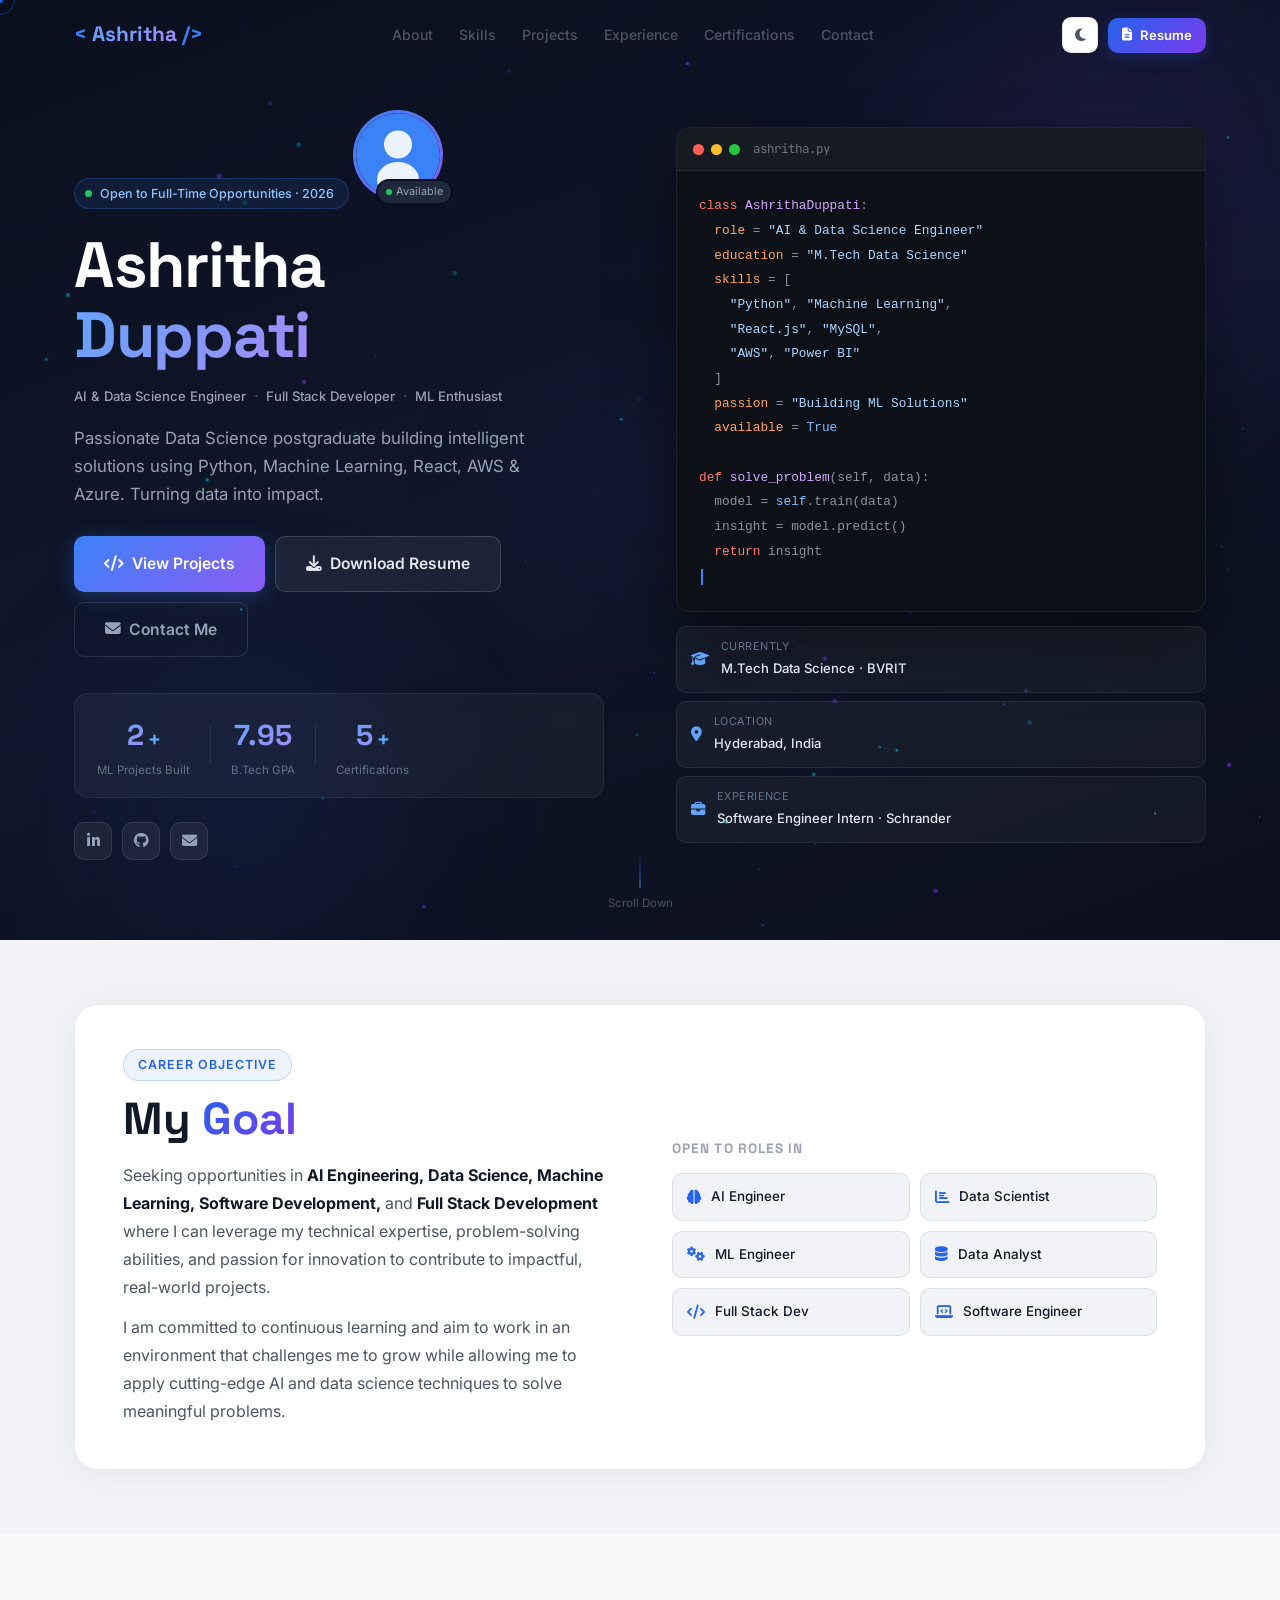
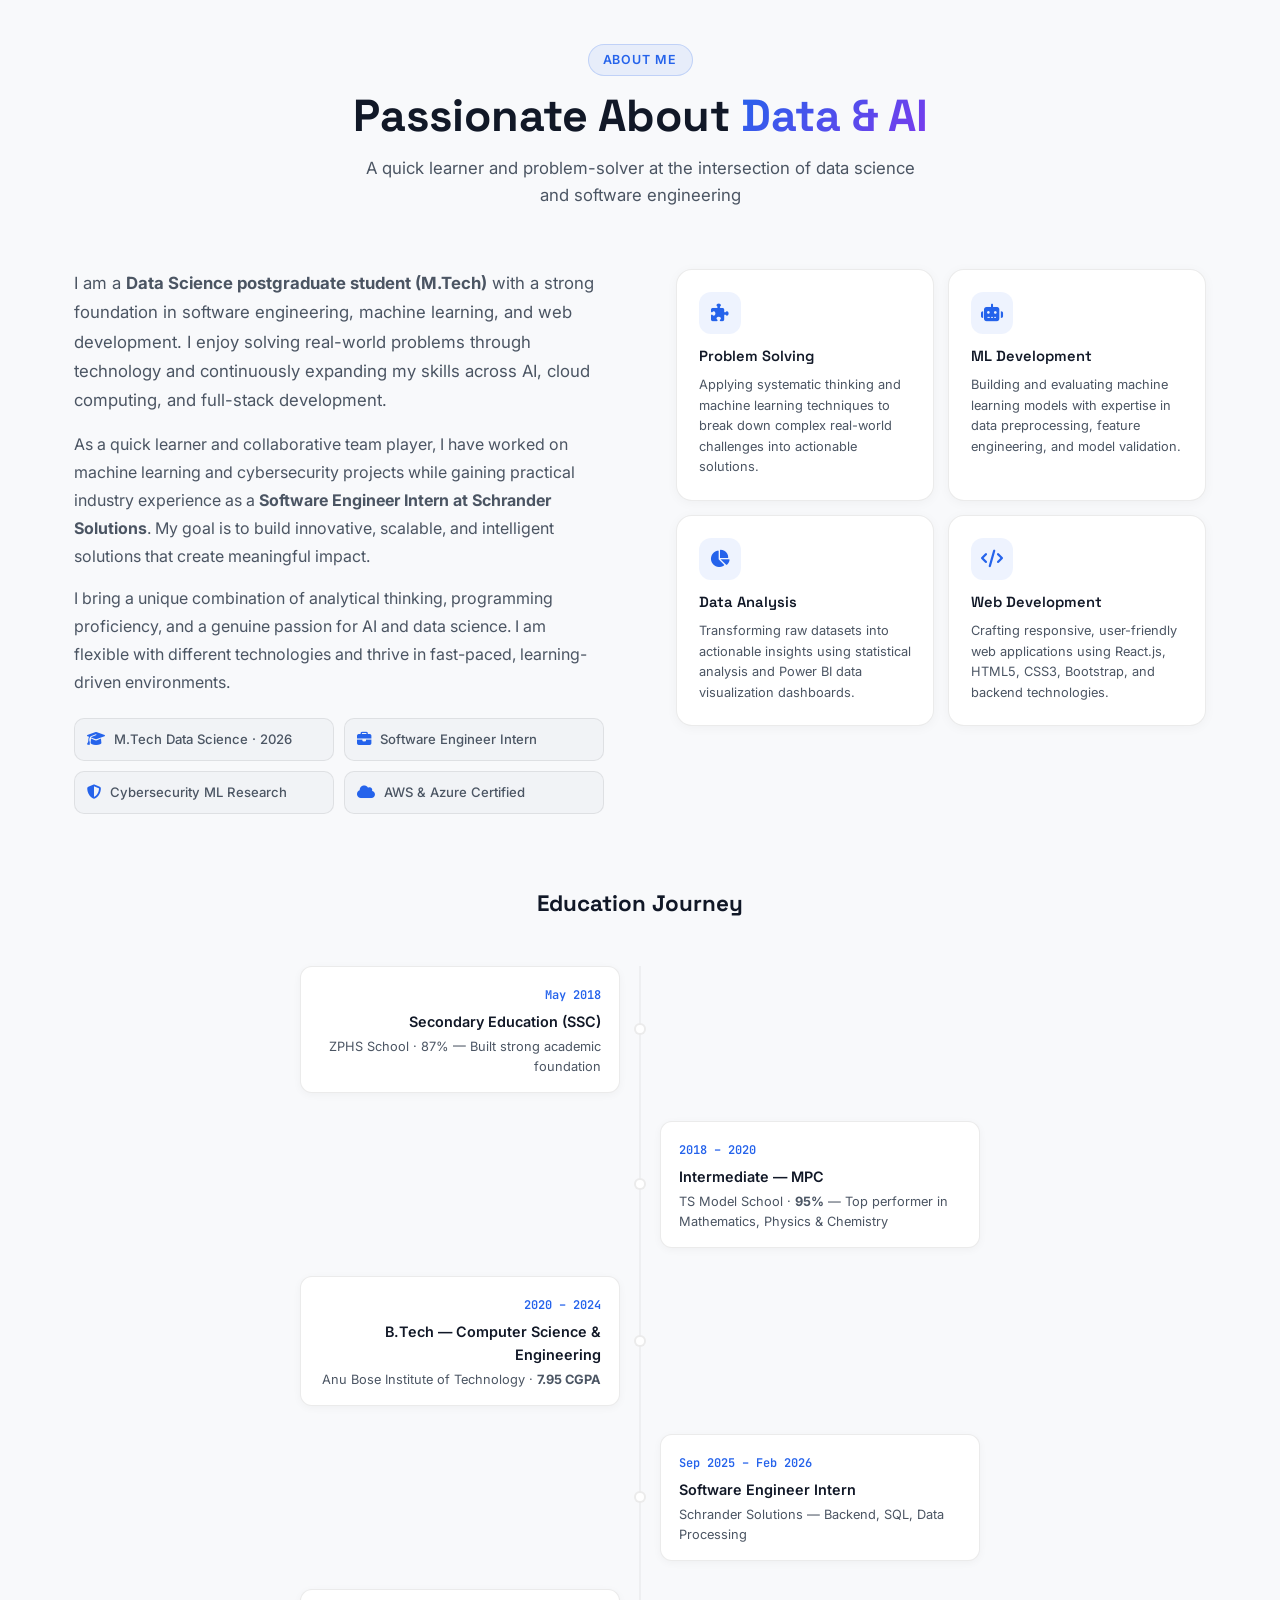
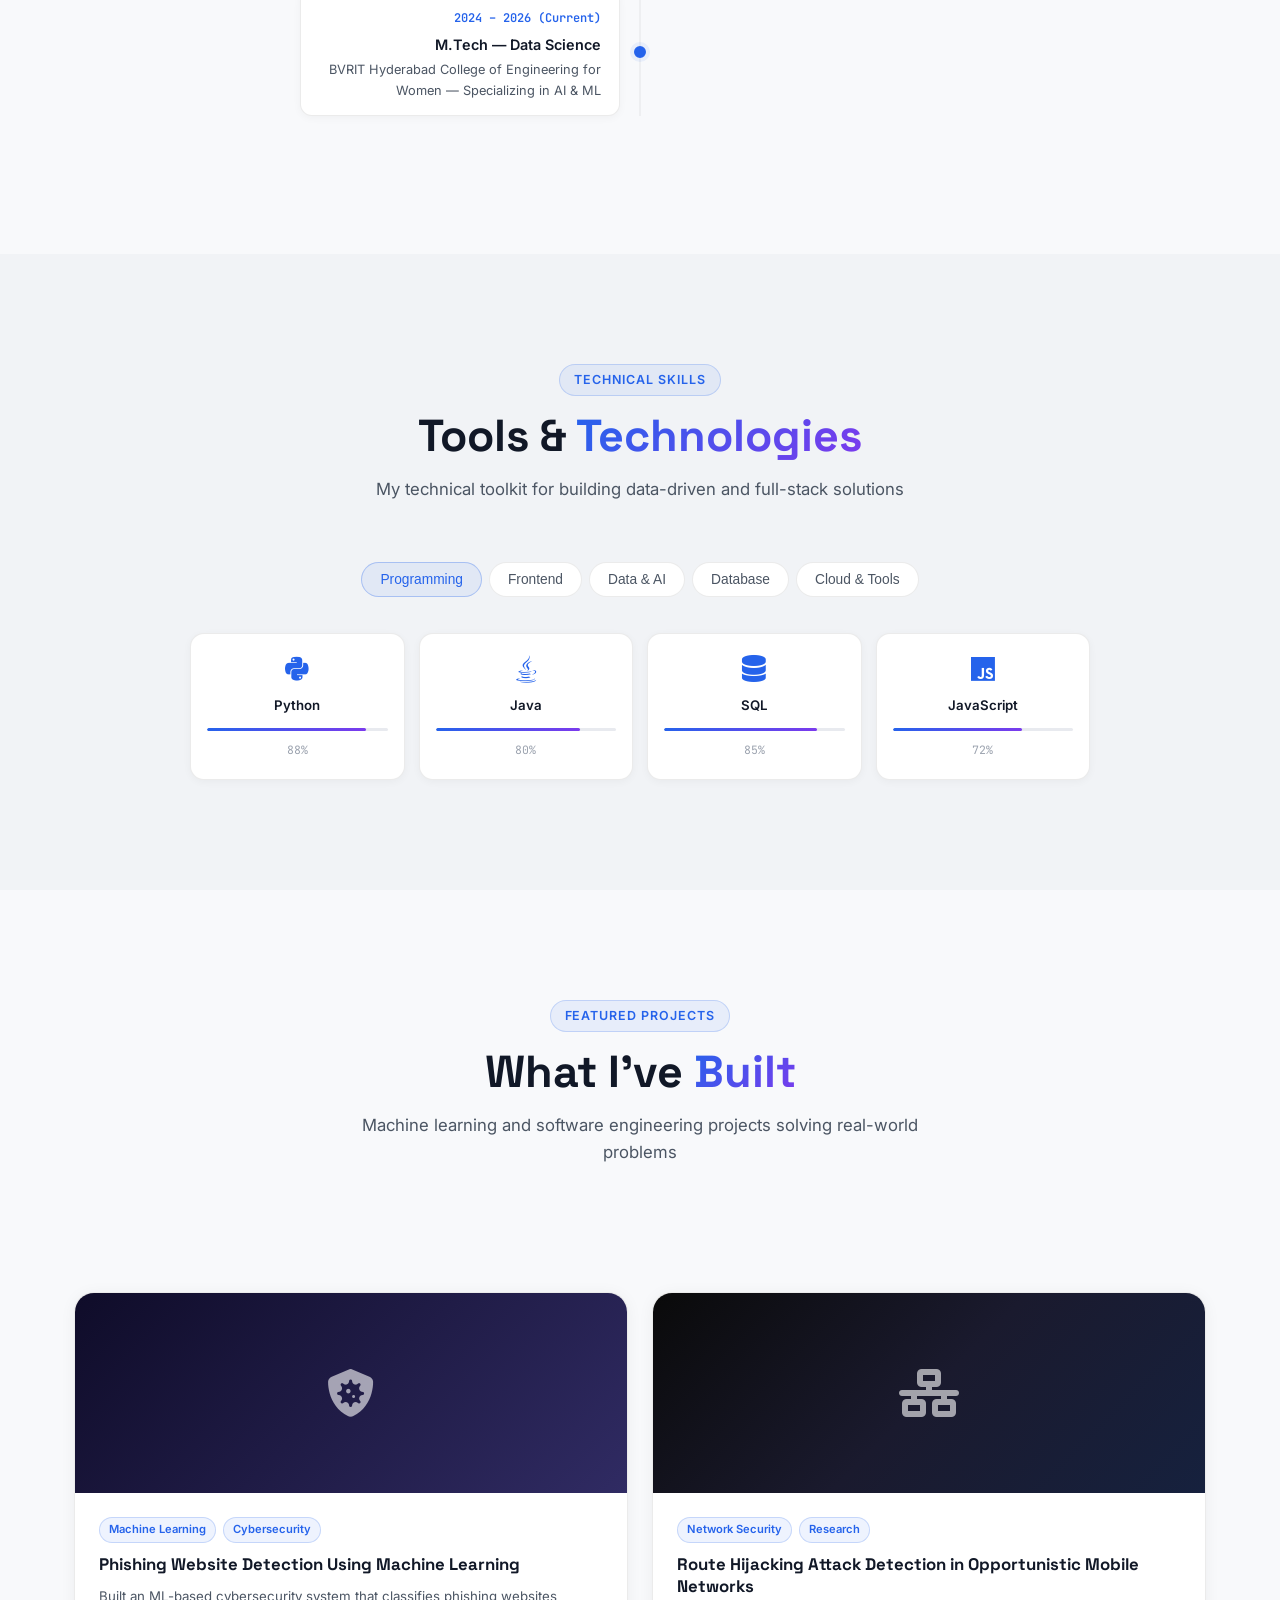
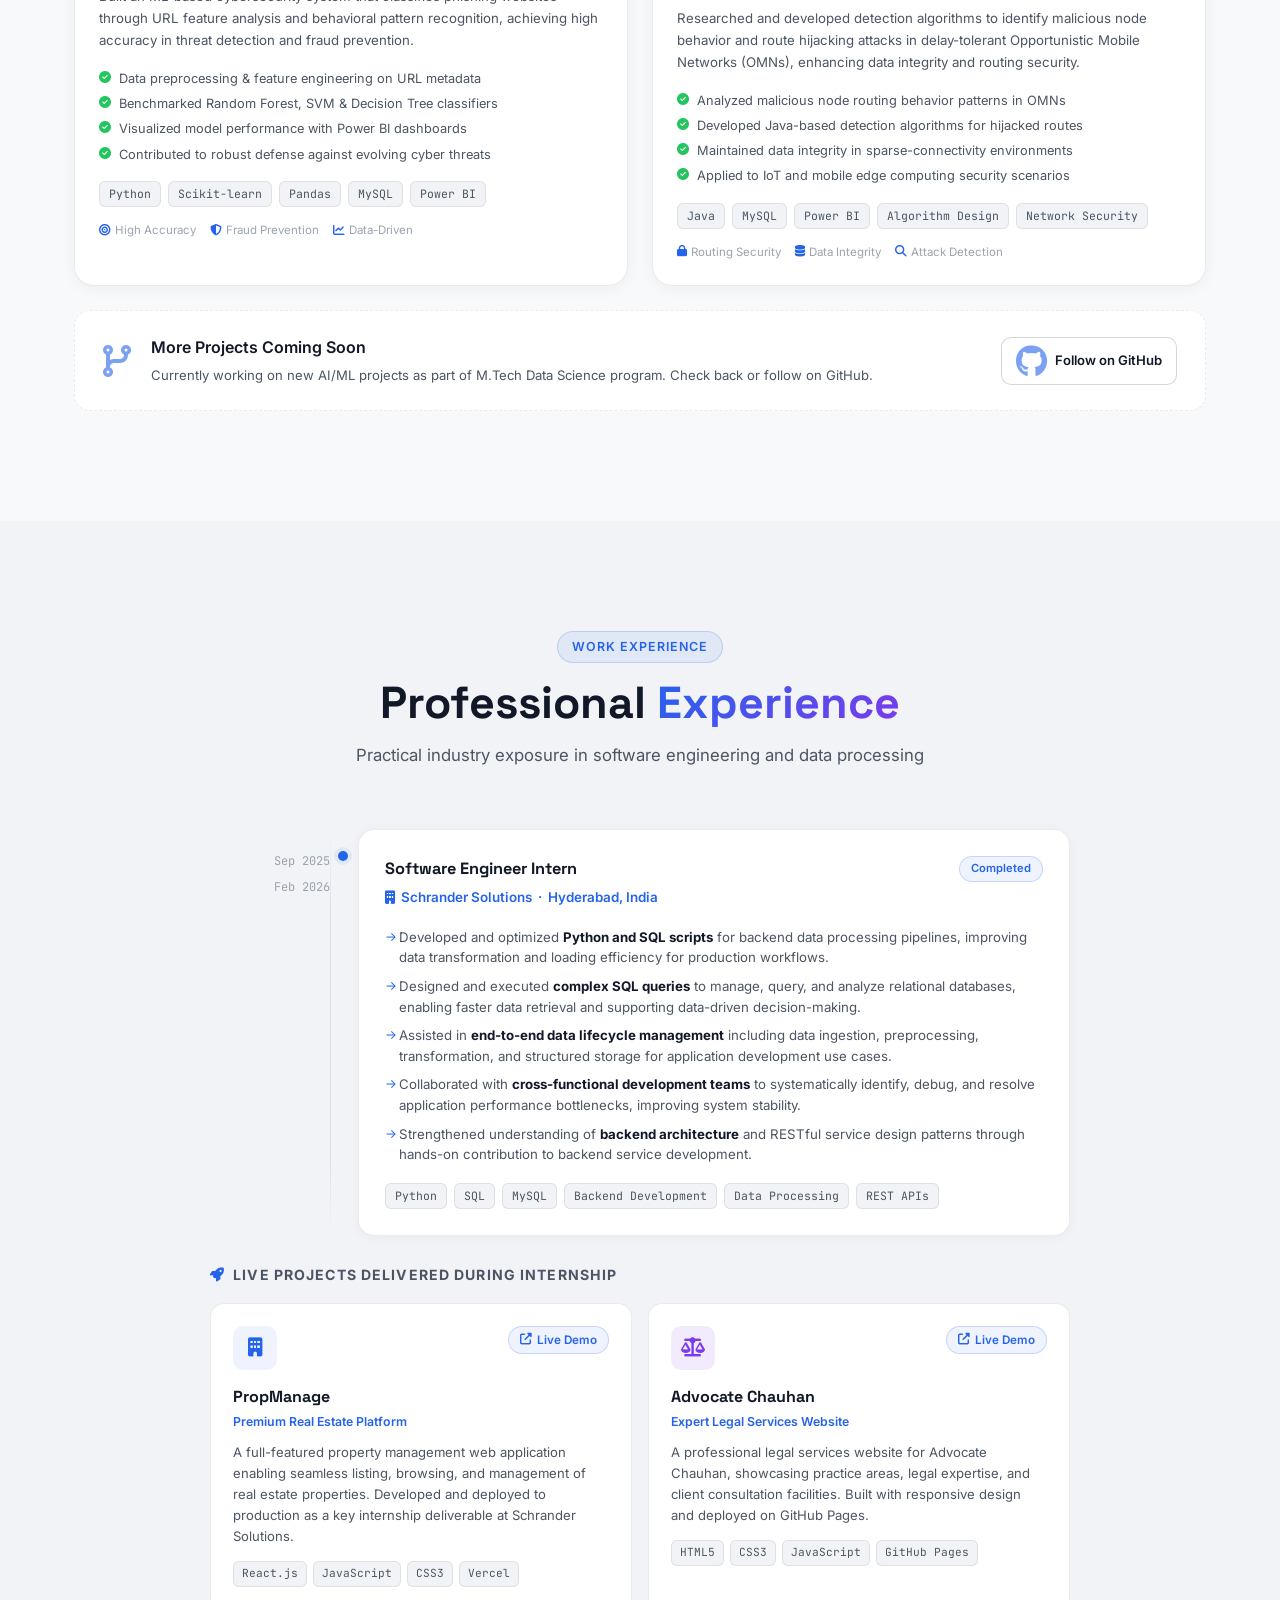
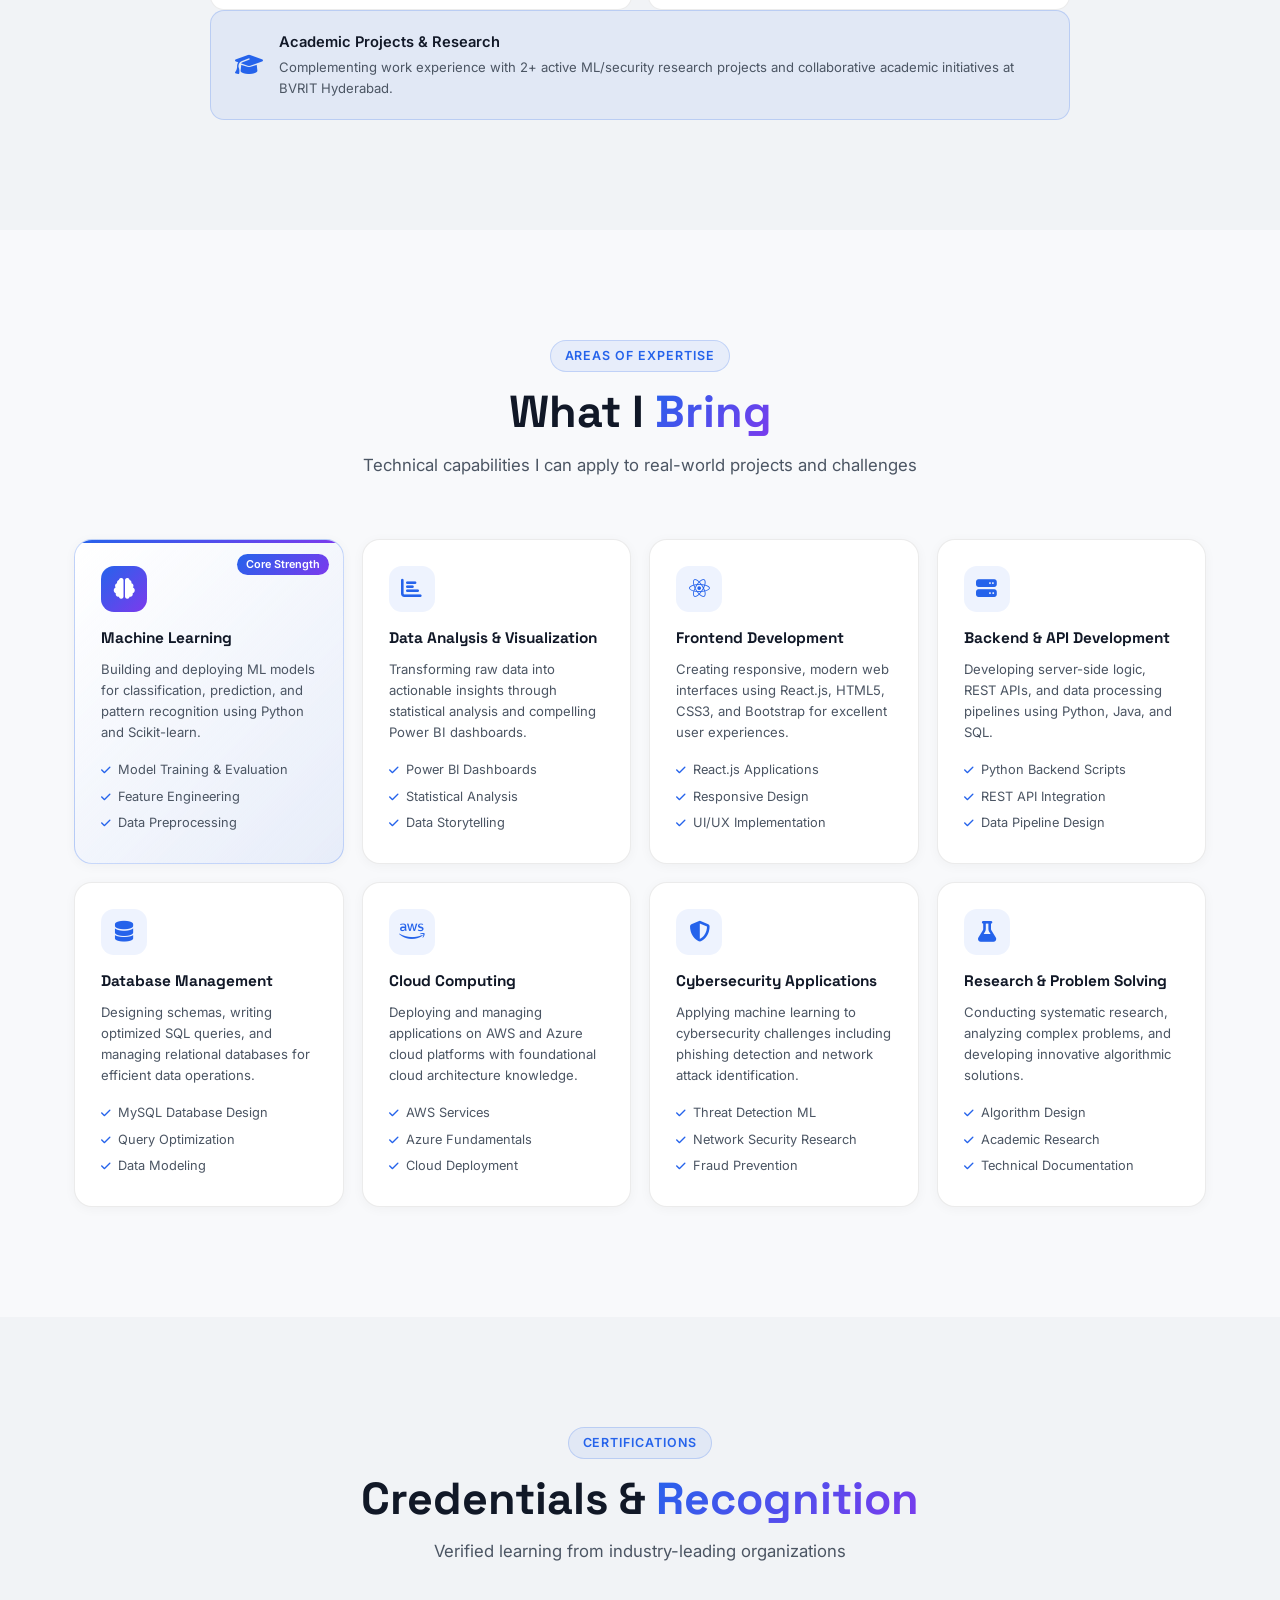
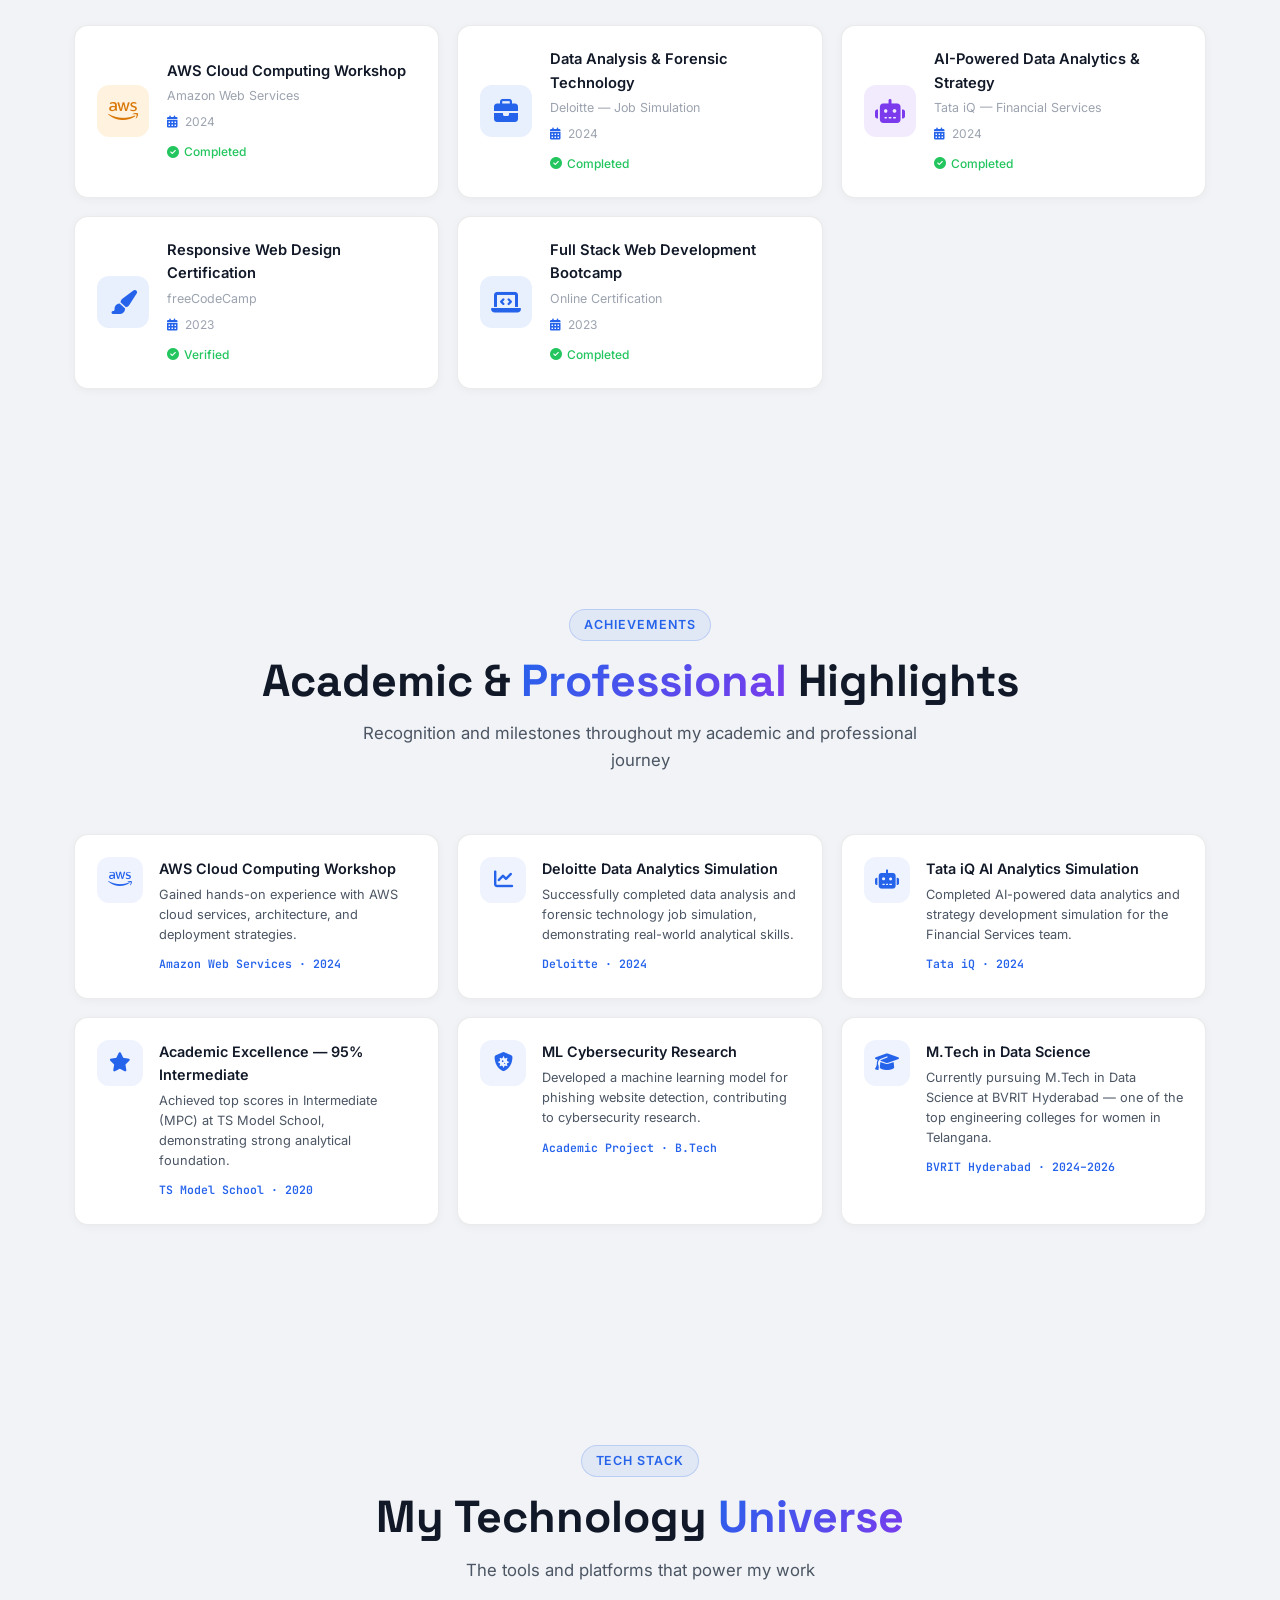
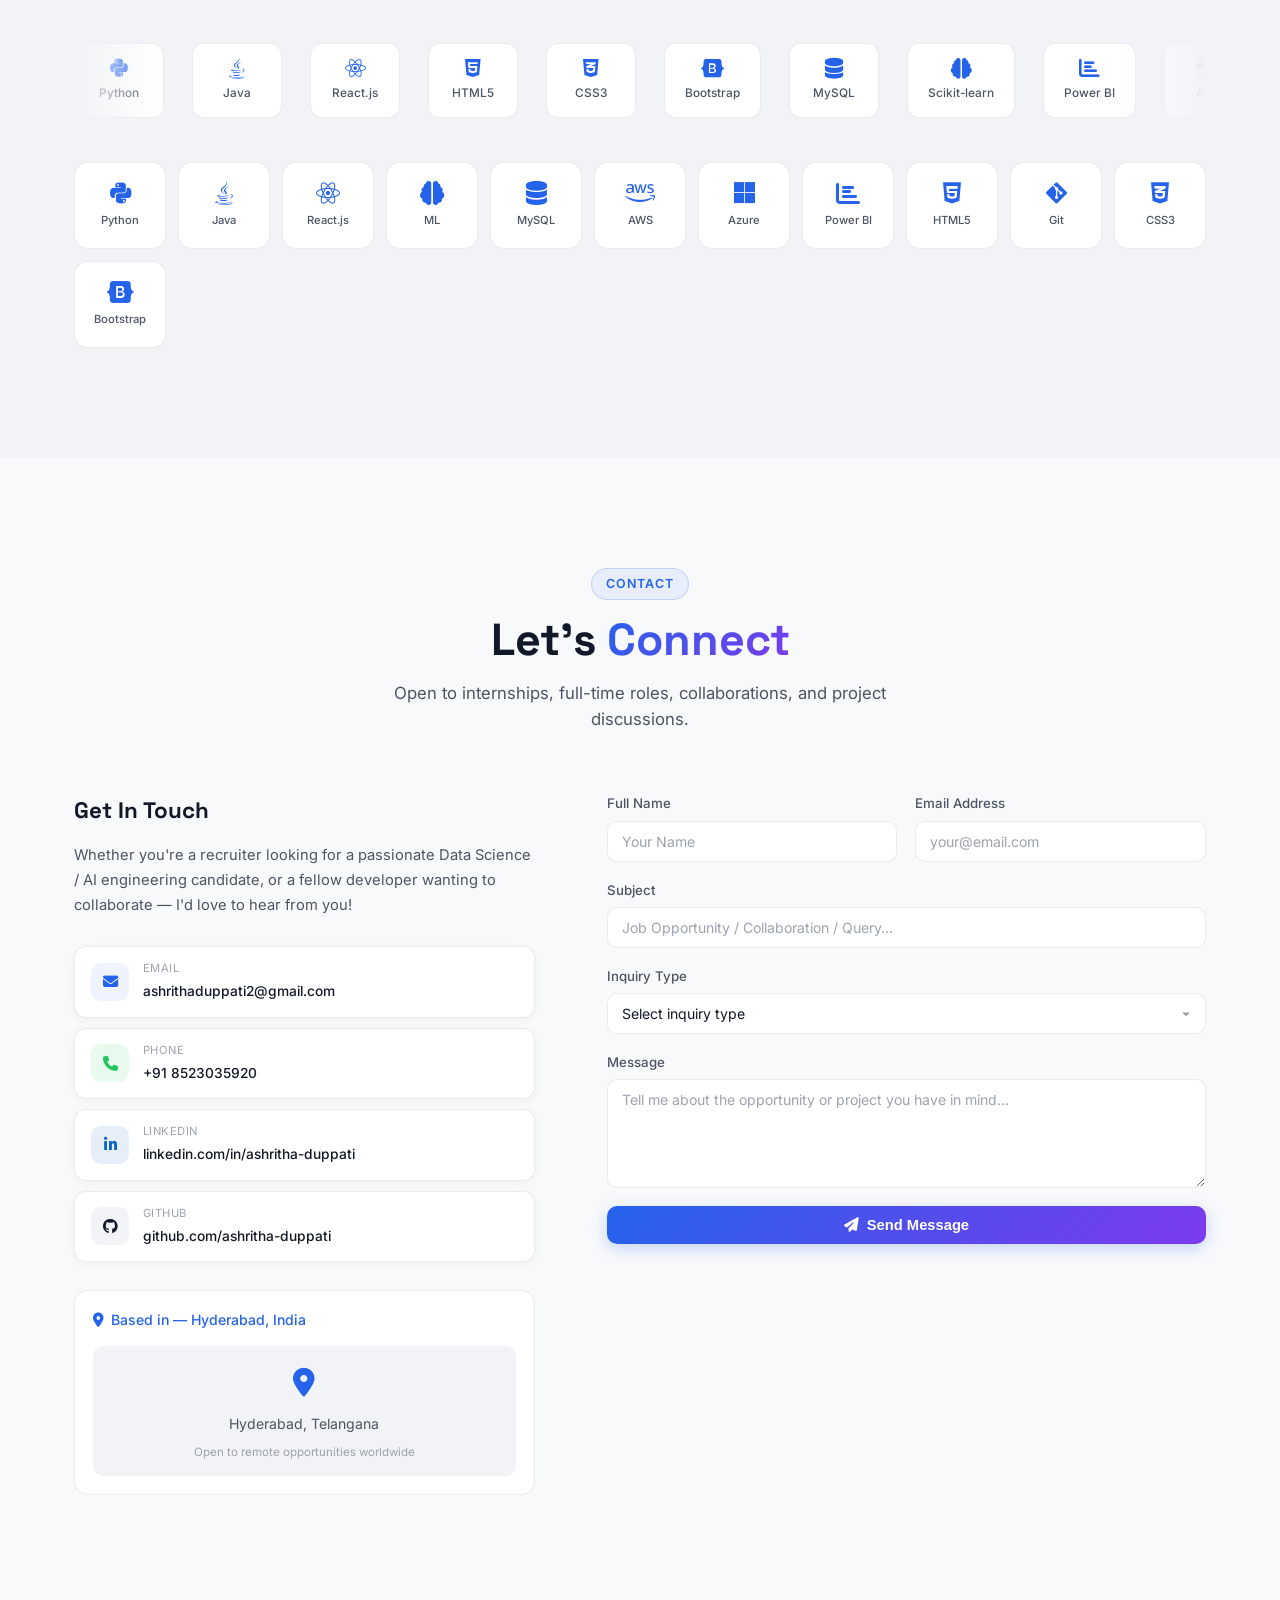
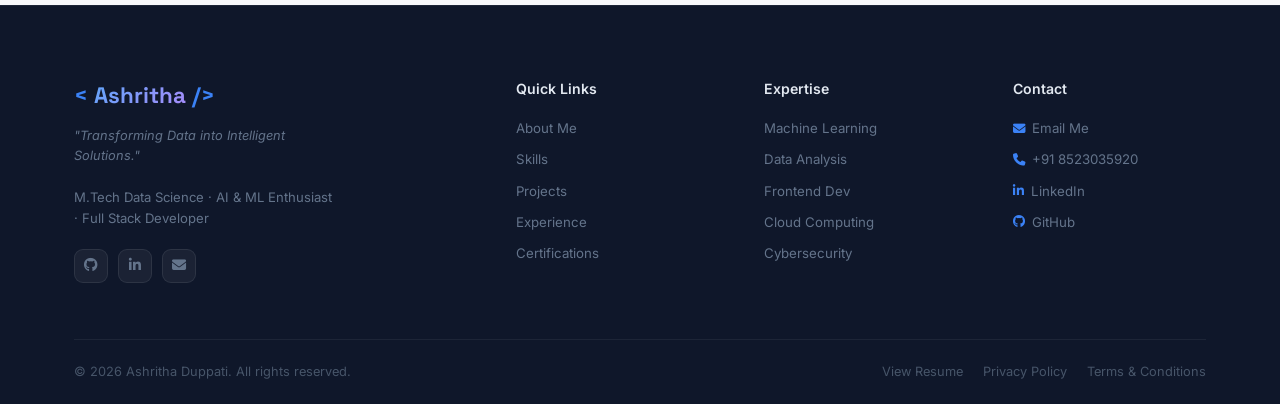
==== commit 7819a498: "Add internship projects section to Experience — PropManage & ChauhanAdvocate Co-Authored-By: Claude " ====
--- a/index.html
+++ b/index.html
@@ -732,6 +732,50 @@
               <span>Python</span><span>SQL</span><span>MySQL</span><span>Backend Development</span><span>Data Processing</span><span>REST APIs</span>
             </div>
           </div>
+        </div>
+      </div>
+
+      <!-- Internship Projects -->
+      <div class="internship-projects reveal">
+        <h4 class="internship-projects-title"><i class="fas fa-rocket"></i> Live Projects Delivered During Internship</h4>
+        <div class="internship-proj-grid">
+
+          <!-- PropManage -->
+          <div class="internship-proj-card">
+            <div class="internship-proj-top">
+              <div class="internship-proj-icon">
+                <i class="fas fa-building"></i>
+              </div>
+              <a href="https://pma-user.vercel.app" target="_blank" class="internship-link">
+                <i class="fas fa-external-link-alt"></i> Live Demo
+              </a>
+            </div>
+            <h5 class="internship-proj-name">PropManage</h5>
+            <span class="internship-proj-sub">Premium Real Estate Platform</span>
+            <p class="internship-proj-desc">A full-featured property management web application enabling seamless listing, browsing, and management of real estate properties. Developed and deployed to production as a key internship deliverable at Schrander Solutions.</p>
+            <div class="internship-proj-tech">
+              <span>React.js</span><span>JavaScript</span><span>CSS3</span><span>Vercel</span>
+            </div>
+          </div>
+
+          <!-- ChauhanAdvocate -->
+          <div class="internship-proj-card">
+            <div class="internship-proj-top">
+              <div class="internship-proj-icon legal">
+                <i class="fas fa-balance-scale"></i>
+              </div>
+              <a href="https://ashritha-d.github.io/ChauhanAdvocate/" target="_blank" class="internship-link">
+                <i class="fas fa-external-link-alt"></i> Live Demo
+              </a>
+            </div>
+            <h5 class="internship-proj-name">Advocate Chauhan</h5>
+            <span class="internship-proj-sub">Expert Legal Services Website</span>
+            <p class="internship-proj-desc">A professional legal services website for Advocate Chauhan, showcasing practice areas, legal expertise, and client consultation facilities. Built with responsive design and deployed on GitHub Pages.</p>
+            <div class="internship-proj-tech">
+              <span>HTML5</span><span>CSS3</span><span>JavaScript</span><span>GitHub Pages</span>
+            </div>
+          </div>
+
         </div>
       </div>
 
--- a/css/style.css
+++ b/css/style.css
@@ -607,6 +607,31 @@
 .exp-academic-note i { font-size: 1.4rem; color: var(--blue); flex-shrink: 0; }
 .exp-academic-note h4 { font-size: 0.92rem; font-weight: 600; margin-bottom: 3px; }
 .exp-academic-note p { font-size: 0.82rem; color: var(--text-2); }
+
+/* ─── Internship Projects ─────────────────────────────────────── */
+.internship-projects { max-width: 860px; margin: 28px auto 0; }
+.internship-projects-title { font-size: 0.88rem; font-weight: 700; color: var(--text-2); text-transform: uppercase; letter-spacing: 0.08em; margin-bottom: 16px; display: flex; align-items: center; gap: 8px; }
+.internship-projects-title i { color: var(--blue); }
+
+.internship-proj-grid { display: grid; grid-template-columns: 1fr 1fr; gap: 16px; }
+@media (max-width: 700px) { .internship-proj-grid { grid-template-columns: 1fr; } }
+
+.internship-proj-card { padding: 22px; background: var(--surface); border: 1.5px solid var(--border); border-radius: 14px; transition: var(--transition); }
+.internship-proj-card:hover { border-color: rgba(37,99,235,0.3); box-shadow: 0 8px 28px rgba(37,99,235,0.08); transform: translateY(-2px); }
+
+.internship-proj-top { display: flex; justify-content: space-between; align-items: flex-start; margin-bottom: 14px; }
+.internship-proj-icon { width: 44px; height: 44px; border-radius: 10px; background: var(--blue-dim); display: flex; align-items: center; justify-content: center; color: var(--blue); font-size: 1.2rem; flex-shrink: 0; }
+.internship-proj-icon.legal { background: rgba(124,58,237,0.1); color: #7c3aed; }
+
+.internship-link { display: inline-flex; align-items: center; gap: 5px; font-size: 0.73rem; font-weight: 600; color: var(--blue); background: var(--blue-dim); border: 1px solid rgba(37,99,235,0.2); border-radius: 20px; padding: 4px 11px; text-decoration: none; transition: var(--transition); white-space: nowrap; }
+.internship-link:hover { background: var(--blue); color: #fff; }
+
+.internship-proj-name { font-size: 1rem; font-weight: 700; font-family: var(--font-heading); margin-bottom: 3px; }
+.internship-proj-sub { font-size: 0.77rem; color: var(--blue); font-weight: 600; display: block; margin-bottom: 10px; }
+.internship-proj-desc { font-size: 0.82rem; color: var(--text-2); line-height: 1.6; margin-bottom: 14px; }
+
+.internship-proj-tech { display: flex; flex-wrap: wrap; gap: 6px; }
+.internship-proj-tech span { font-size: 0.7rem; padding: 3px 8px; background: var(--bg-2); border-radius: 6px; color: var(--text-2); font-family: var(--font-mono); border: 1px solid var(--border); }
 
 /* ─── Services / What I Bring ────────────────────────────────── */
 .services-grid { display: grid; grid-template-columns: repeat(auto-fill, minmax(260px, 1fr)); gap: 18px; }
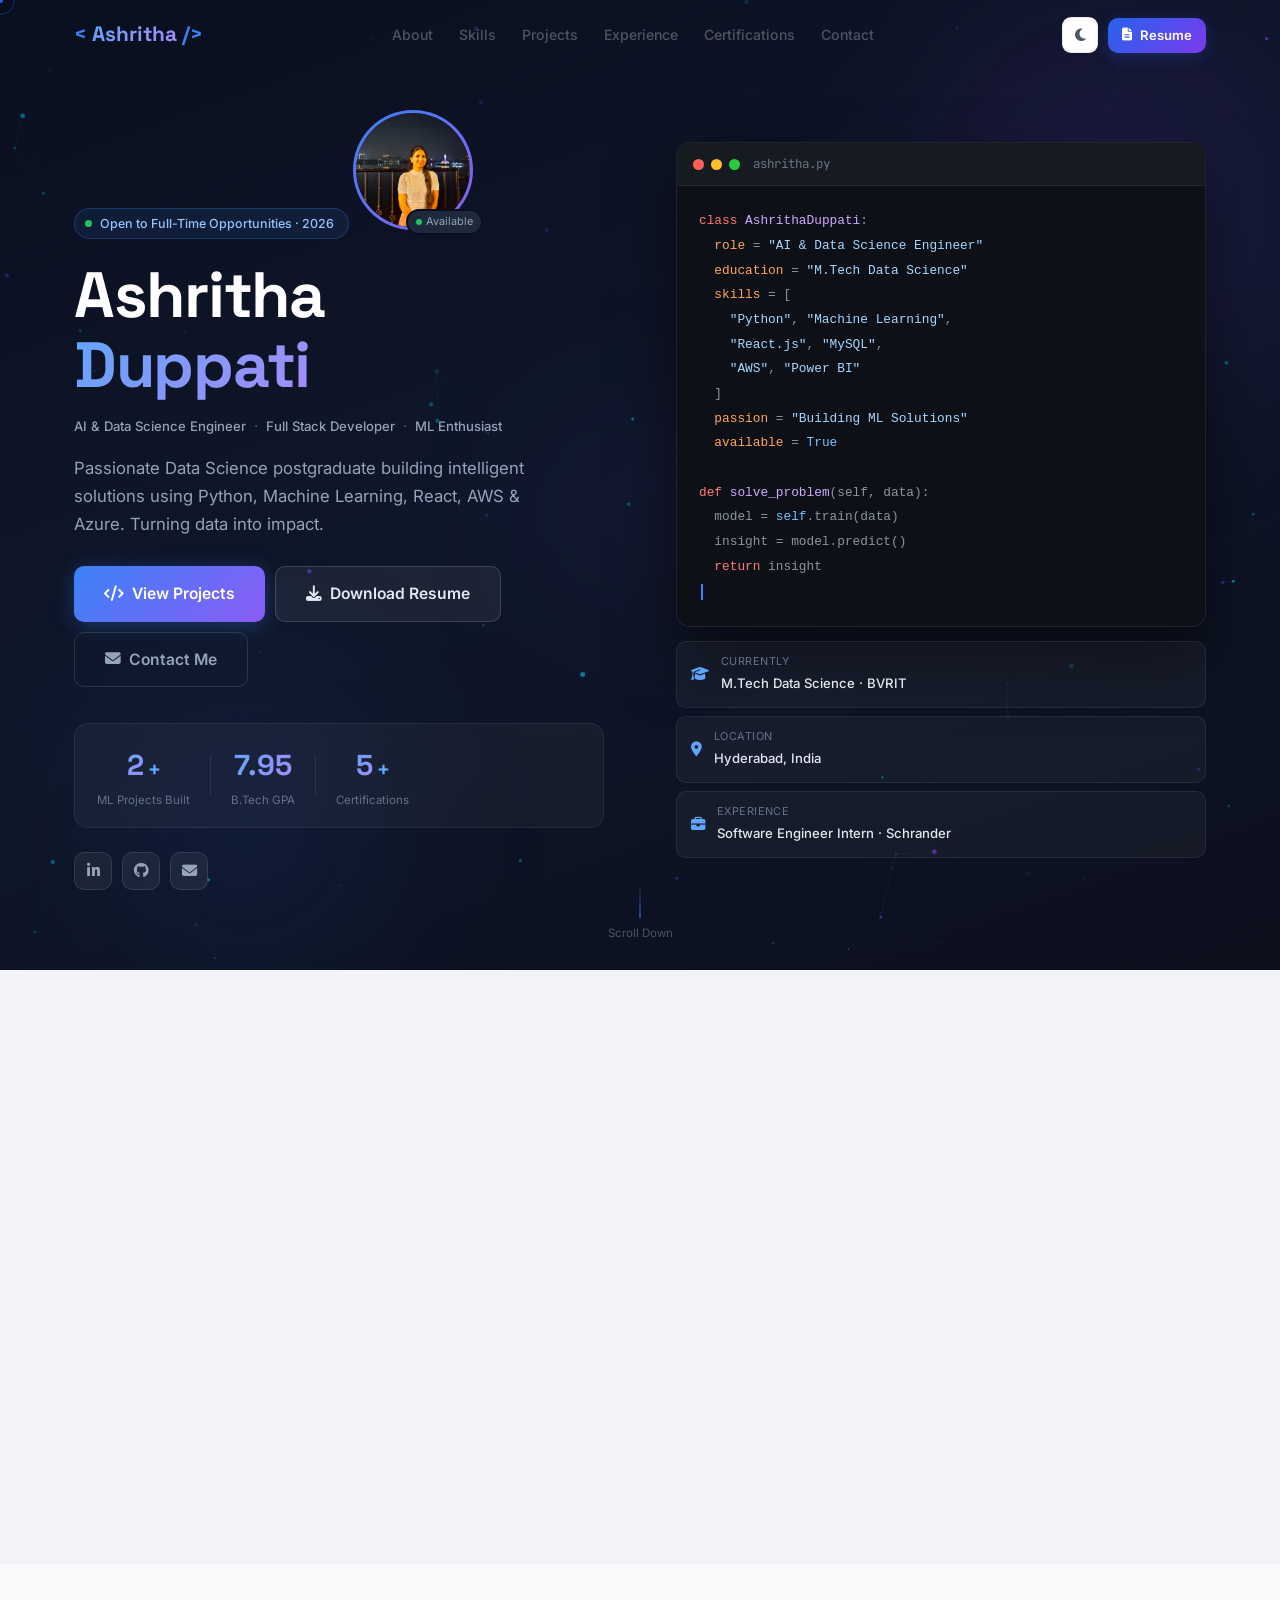
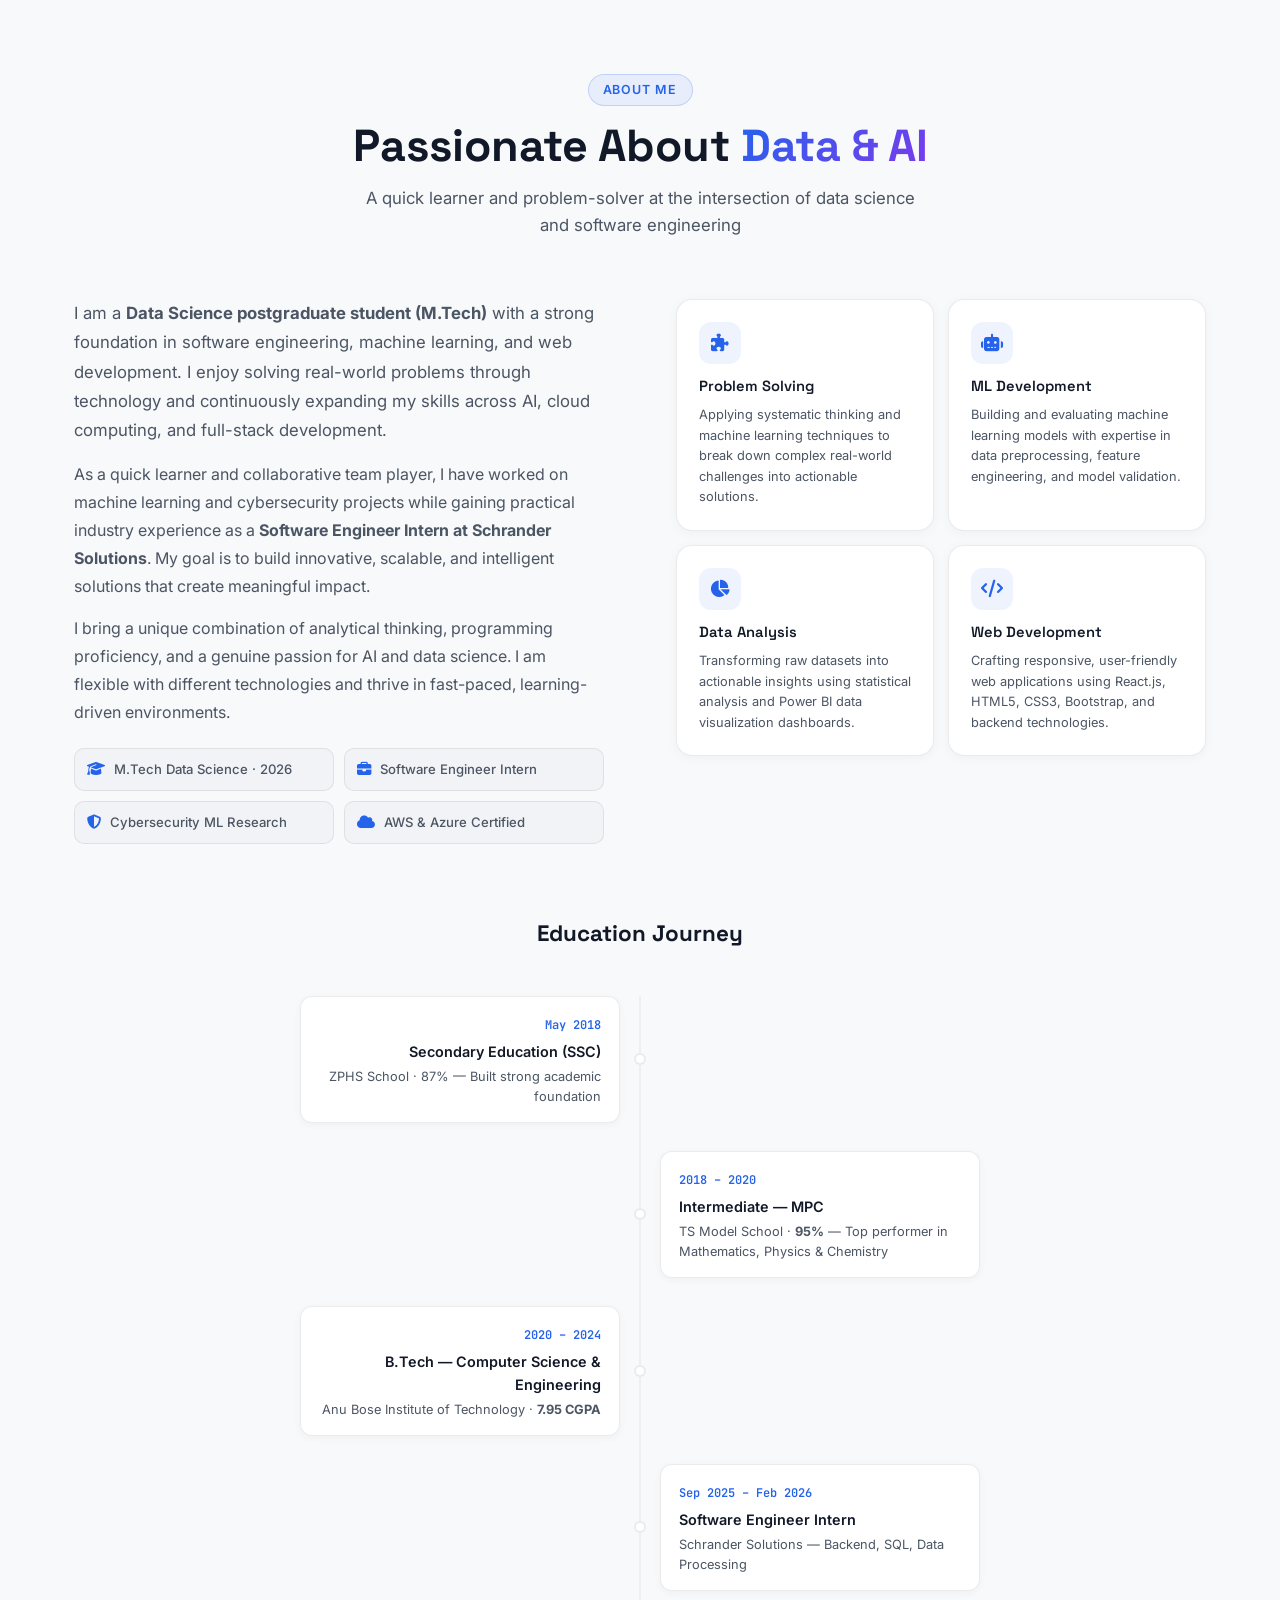
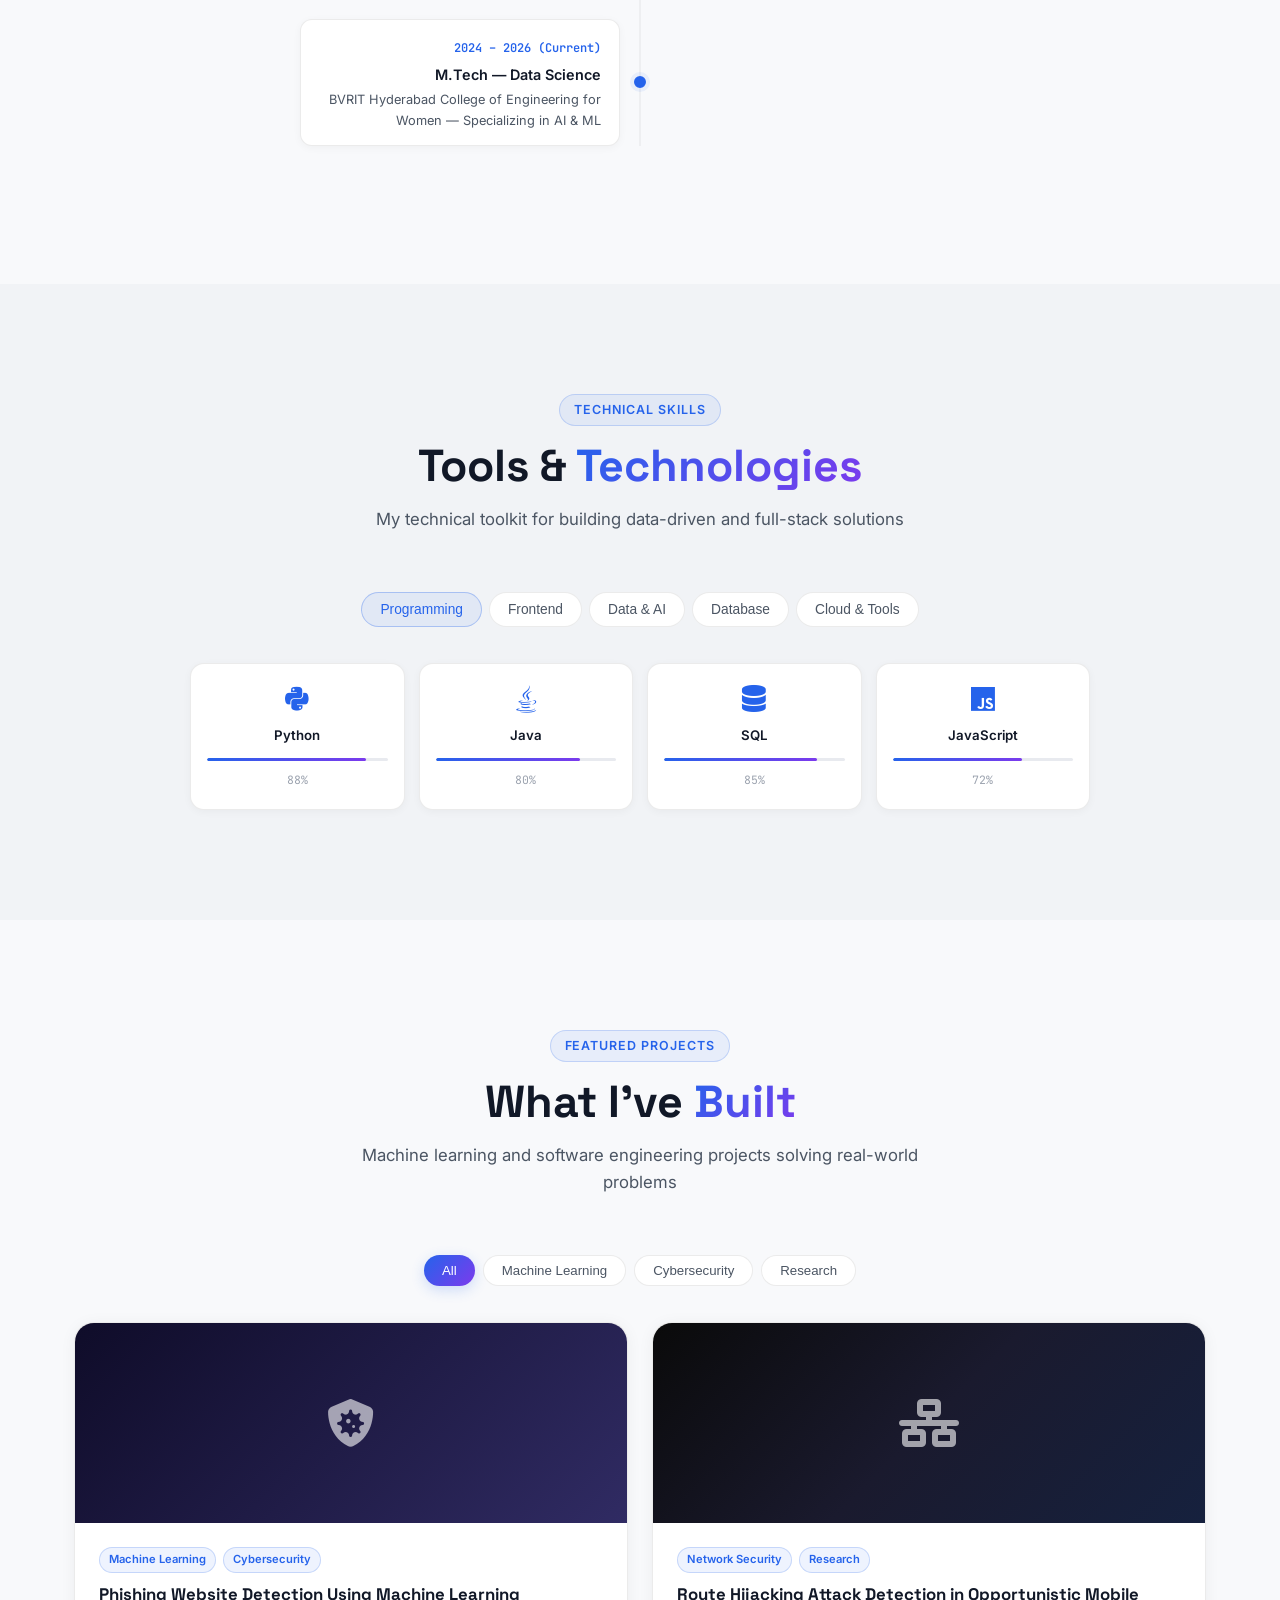
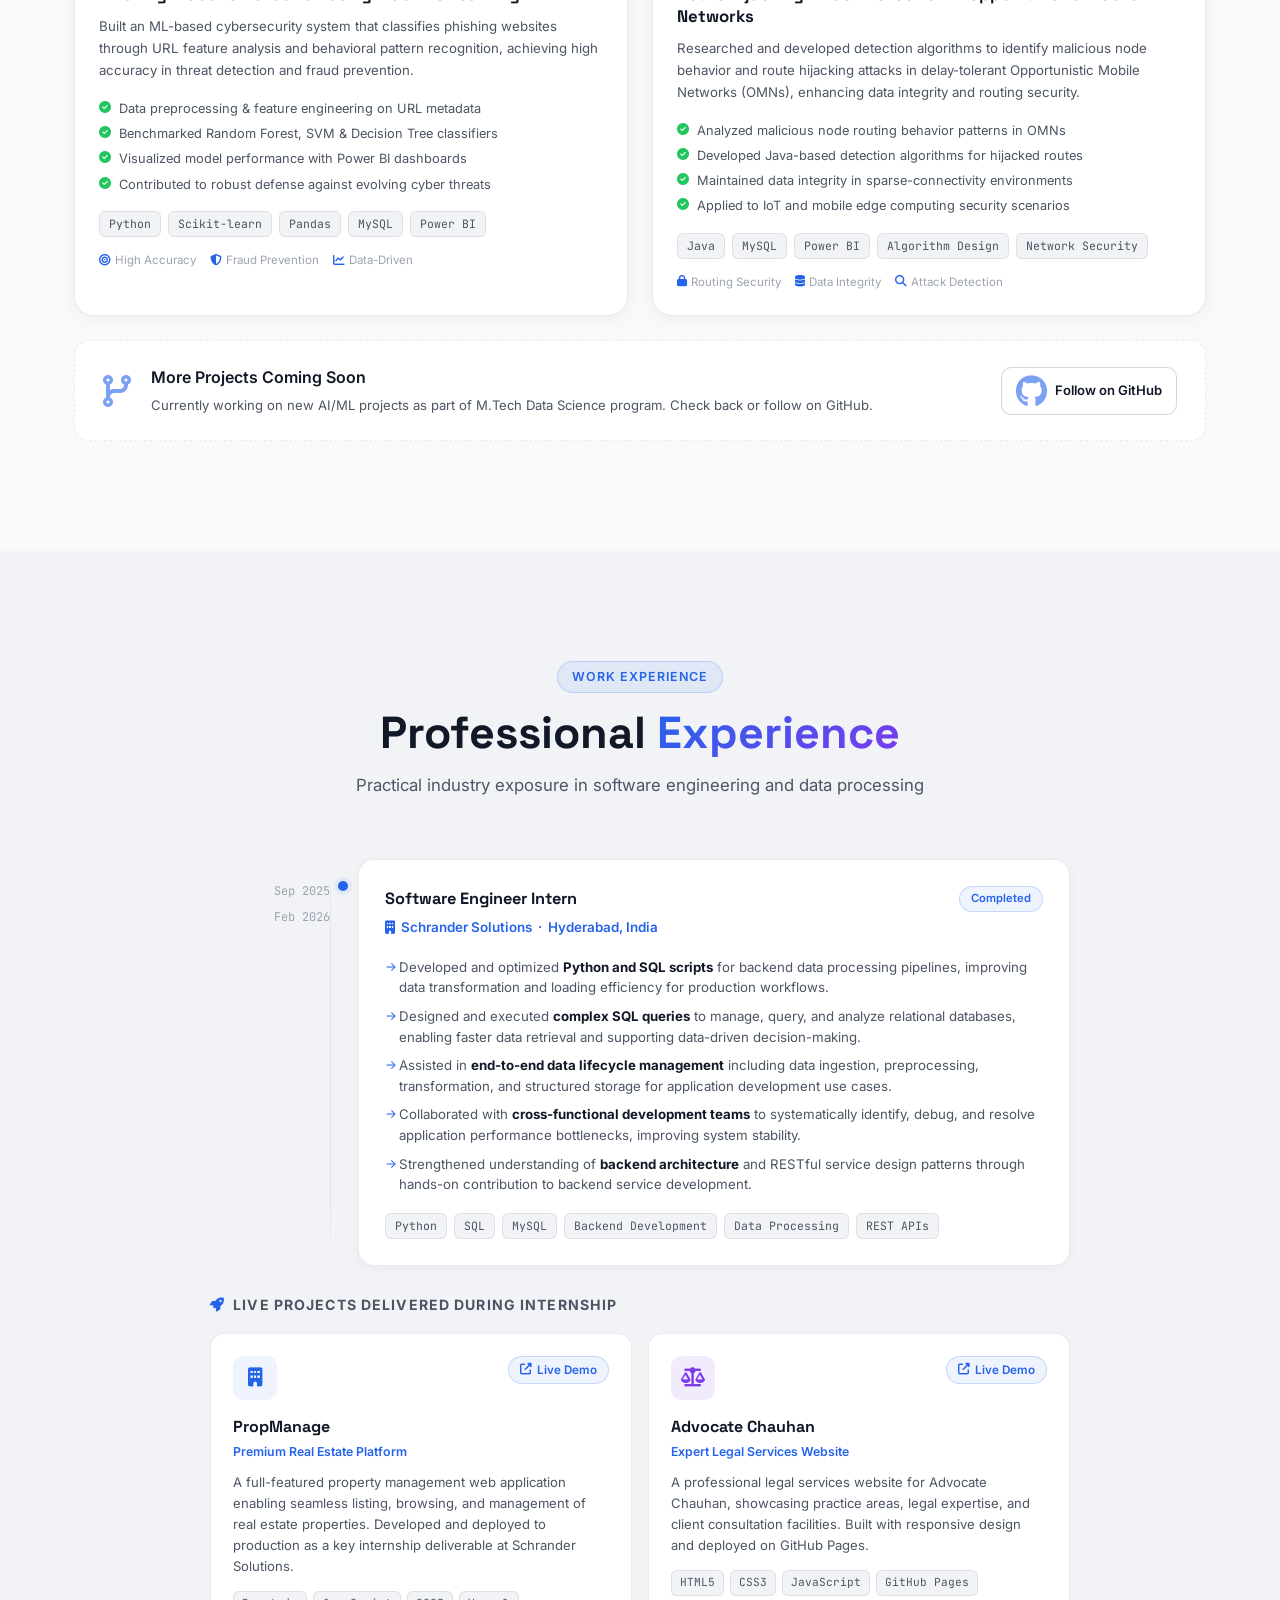
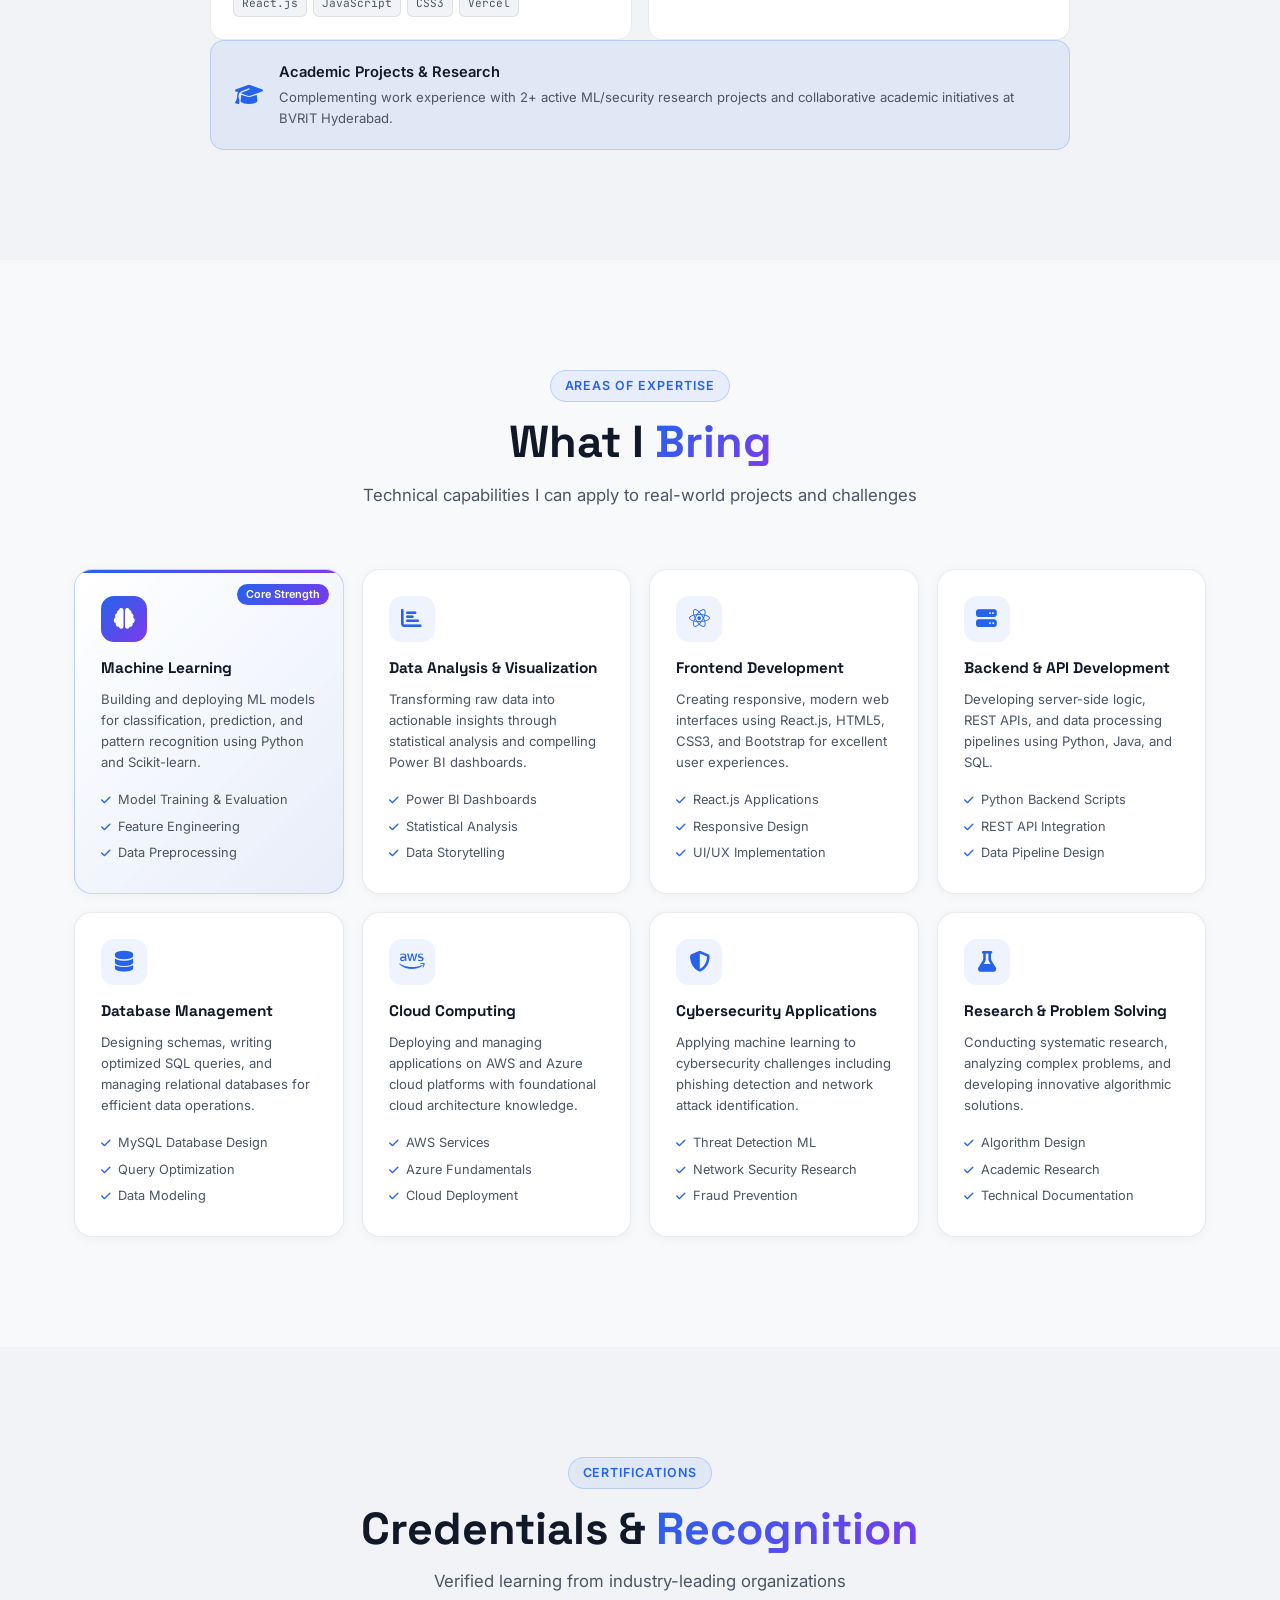
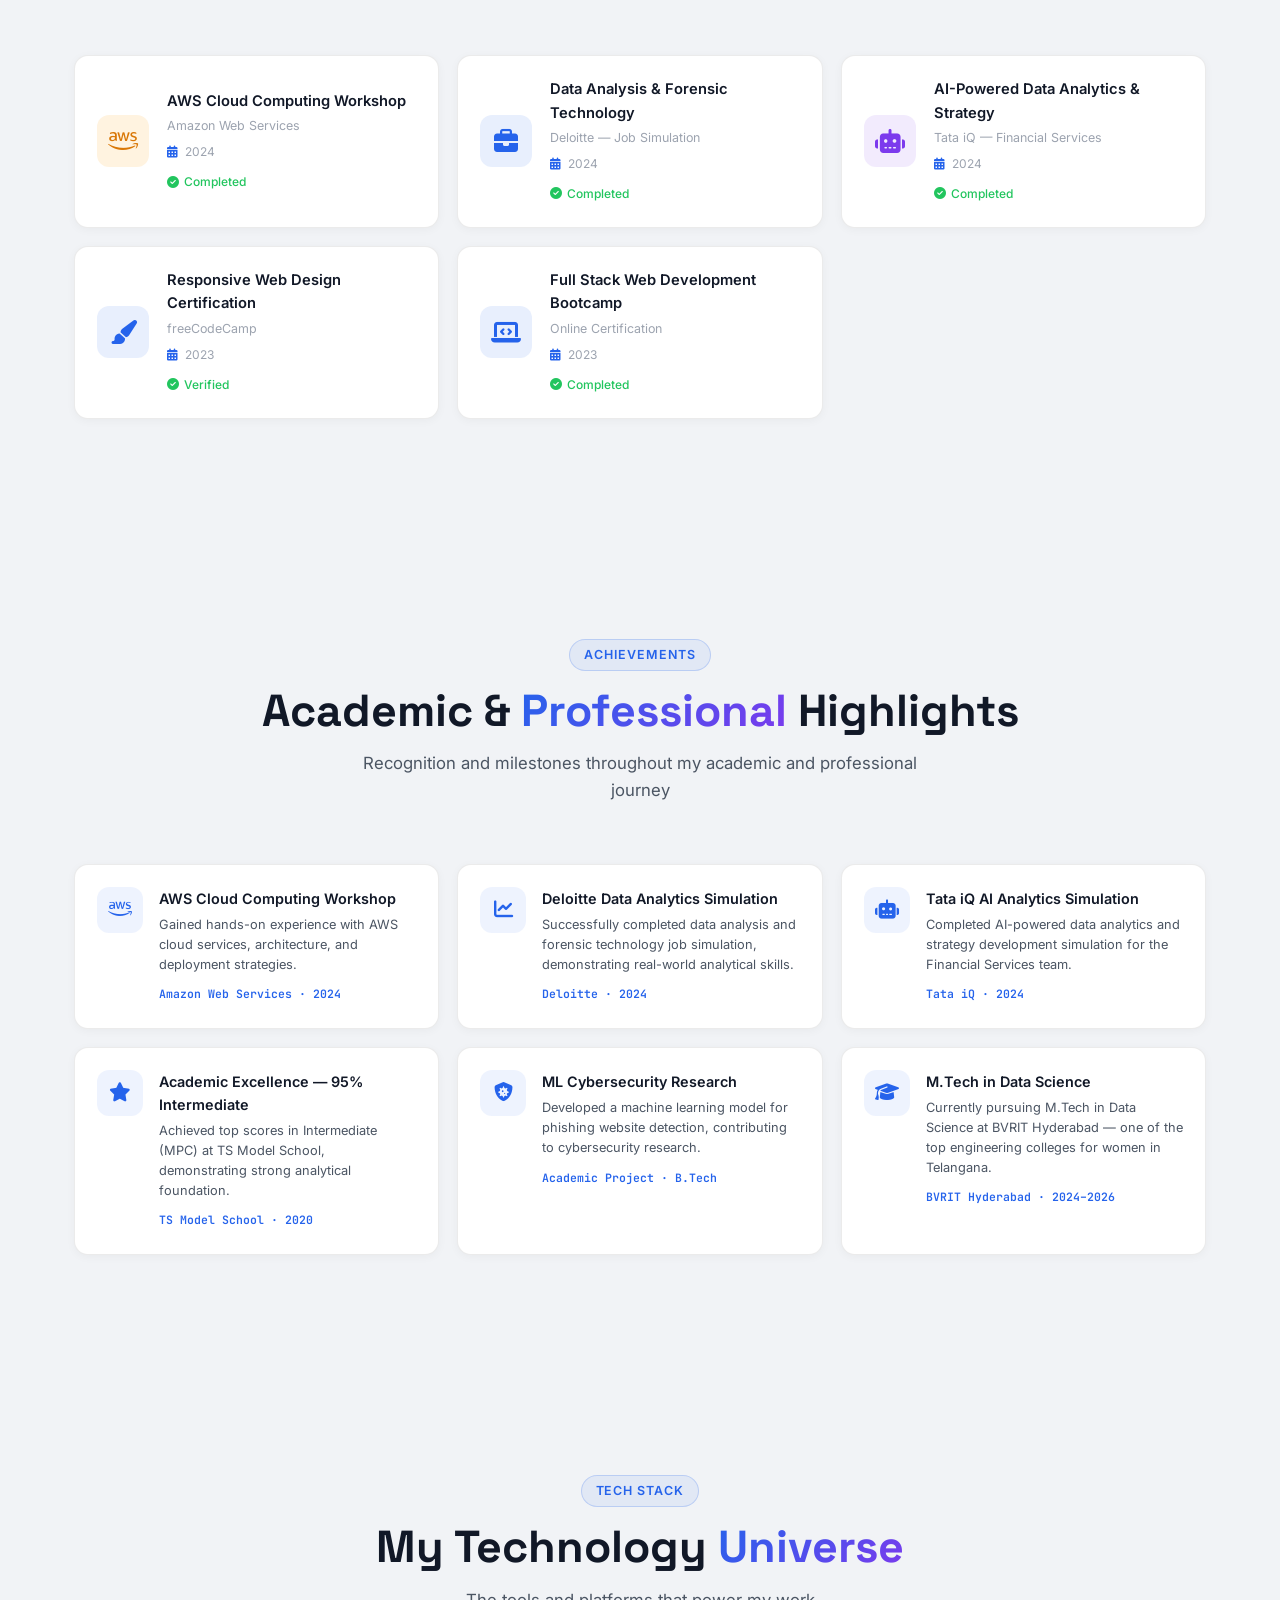
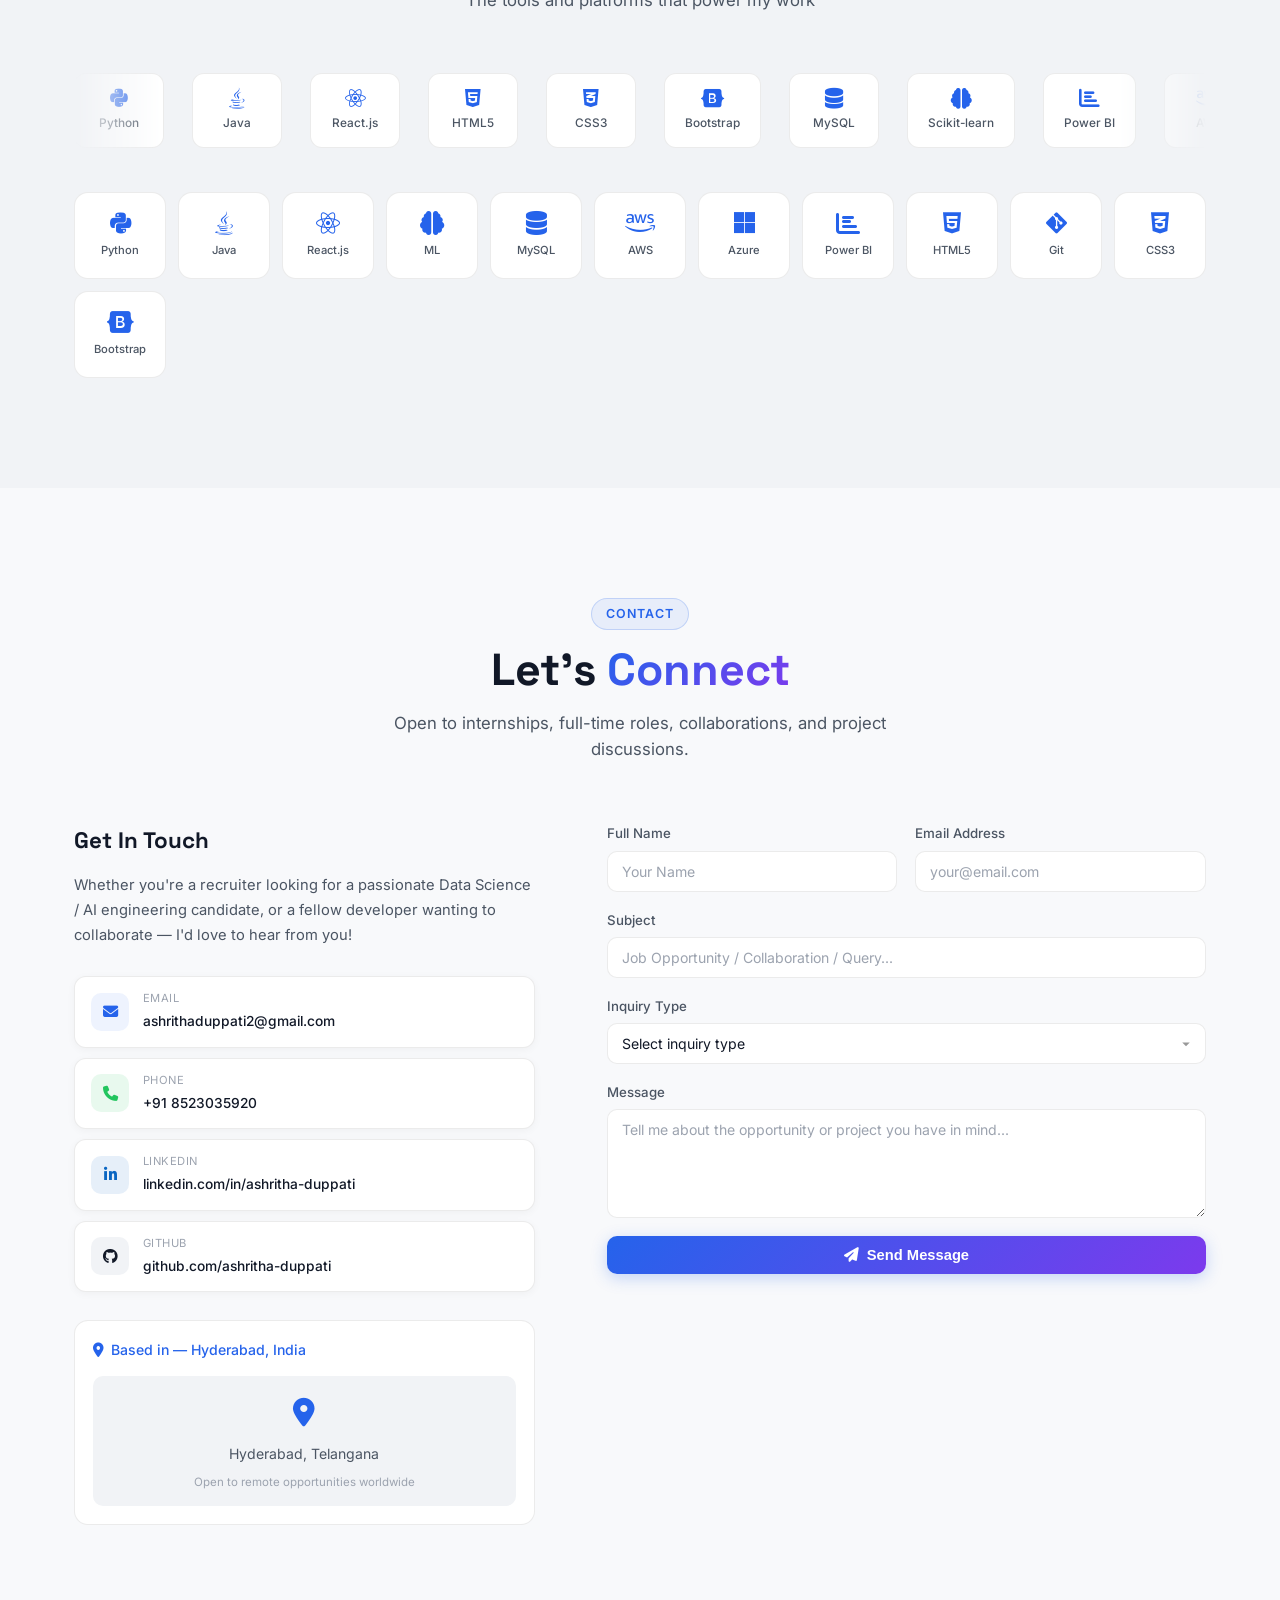
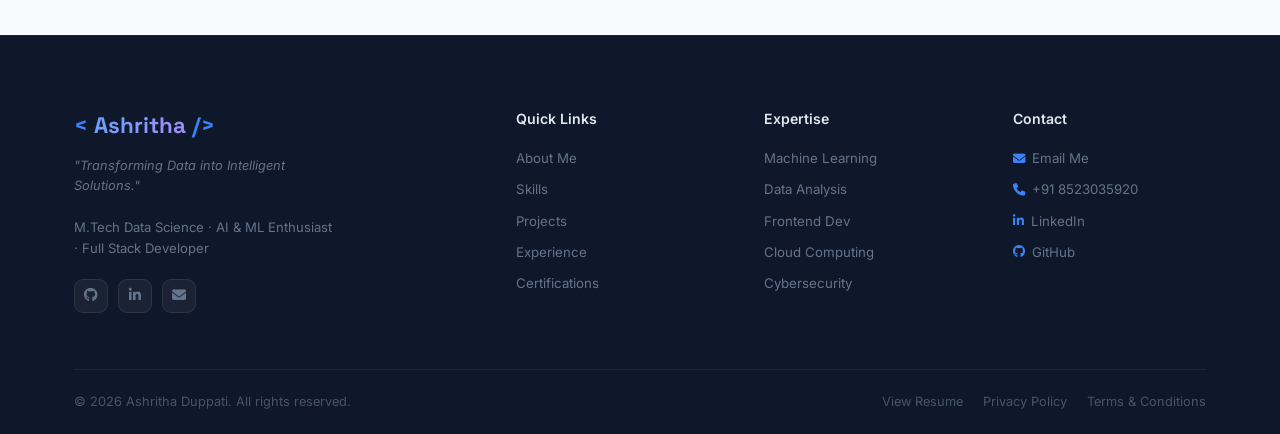
==== commit fc568039: "Replace avatar SVG with real profile photo (ashu.jpeg) Co-Authored-By: Claude Sonnet 4.6 <noreply@an" ====
--- a/index.html
+++ b/index.html
@@ -105,17 +105,7 @@
         <div class="hero-avatar fade-up">
           <div class="avatar-ring">
             <div class="avatar-image">
-              <svg viewBox="0 0 120 120" fill="none" xmlns="http://www.w3.org/2000/svg">
-                <circle cx="60" cy="60" r="60" fill="url(#avatarGrad)"/>
-                <circle cx="60" cy="45" r="20" fill="rgba(255,255,255,0.9)"/>
-                <ellipse cx="60" cy="95" rx="30" ry="25" fill="rgba(255,255,255,0.9)"/>
-                <defs>
-                  <linearGradient id="avatarGrad" x1="0" y1="0" x2="120" y2="120">
-                    <stop offset="0%" stop-color="#3b82f6"/>
-                    <stop offset="100%" stop-color="#7c3aed"/>
-                  </linearGradient>
-                </defs>
-              </svg>
+              <img src="ashu.jpeg" alt="Ashritha Duppati" />
             </div>
           </div>
           <div class="avatar-status">
--- a/css/style.css
+++ b/css/style.css
@@ -301,9 +301,9 @@
 @keyframes pulse { 0%,100% { opacity: 1; } 50% { opacity: 0.4; } }
 
 .hero-avatar { margin-bottom: 20px; display: inline-block; position: relative; }
-.avatar-ring { width: 90px; height: 90px; border-radius: 50%; padding: 3px; background: linear-gradient(135deg, #3b82f6, #8b5cf6); display: inline-block; }
+.avatar-ring { width: 120px; height: 120px; border-radius: 50%; padding: 3px; background: linear-gradient(135deg, #3b82f6, #8b5cf6); display: inline-block; }
 .avatar-image { width: 100%; height: 100%; border-radius: 50%; background: #1e293b; overflow: hidden; display: flex; align-items: center; justify-content: center; }
-.avatar-image svg { width: 100%; height: 100%; }
+.avatar-image img { width: 100%; height: 100%; object-fit: cover; object-position: center top; border-radius: 50%; display: block; }
 .avatar-status {
   position: absolute; bottom: 0; right: -10px;
   background: #1e293b; border: 2px solid #0a0f1e; border-radius: 100px;
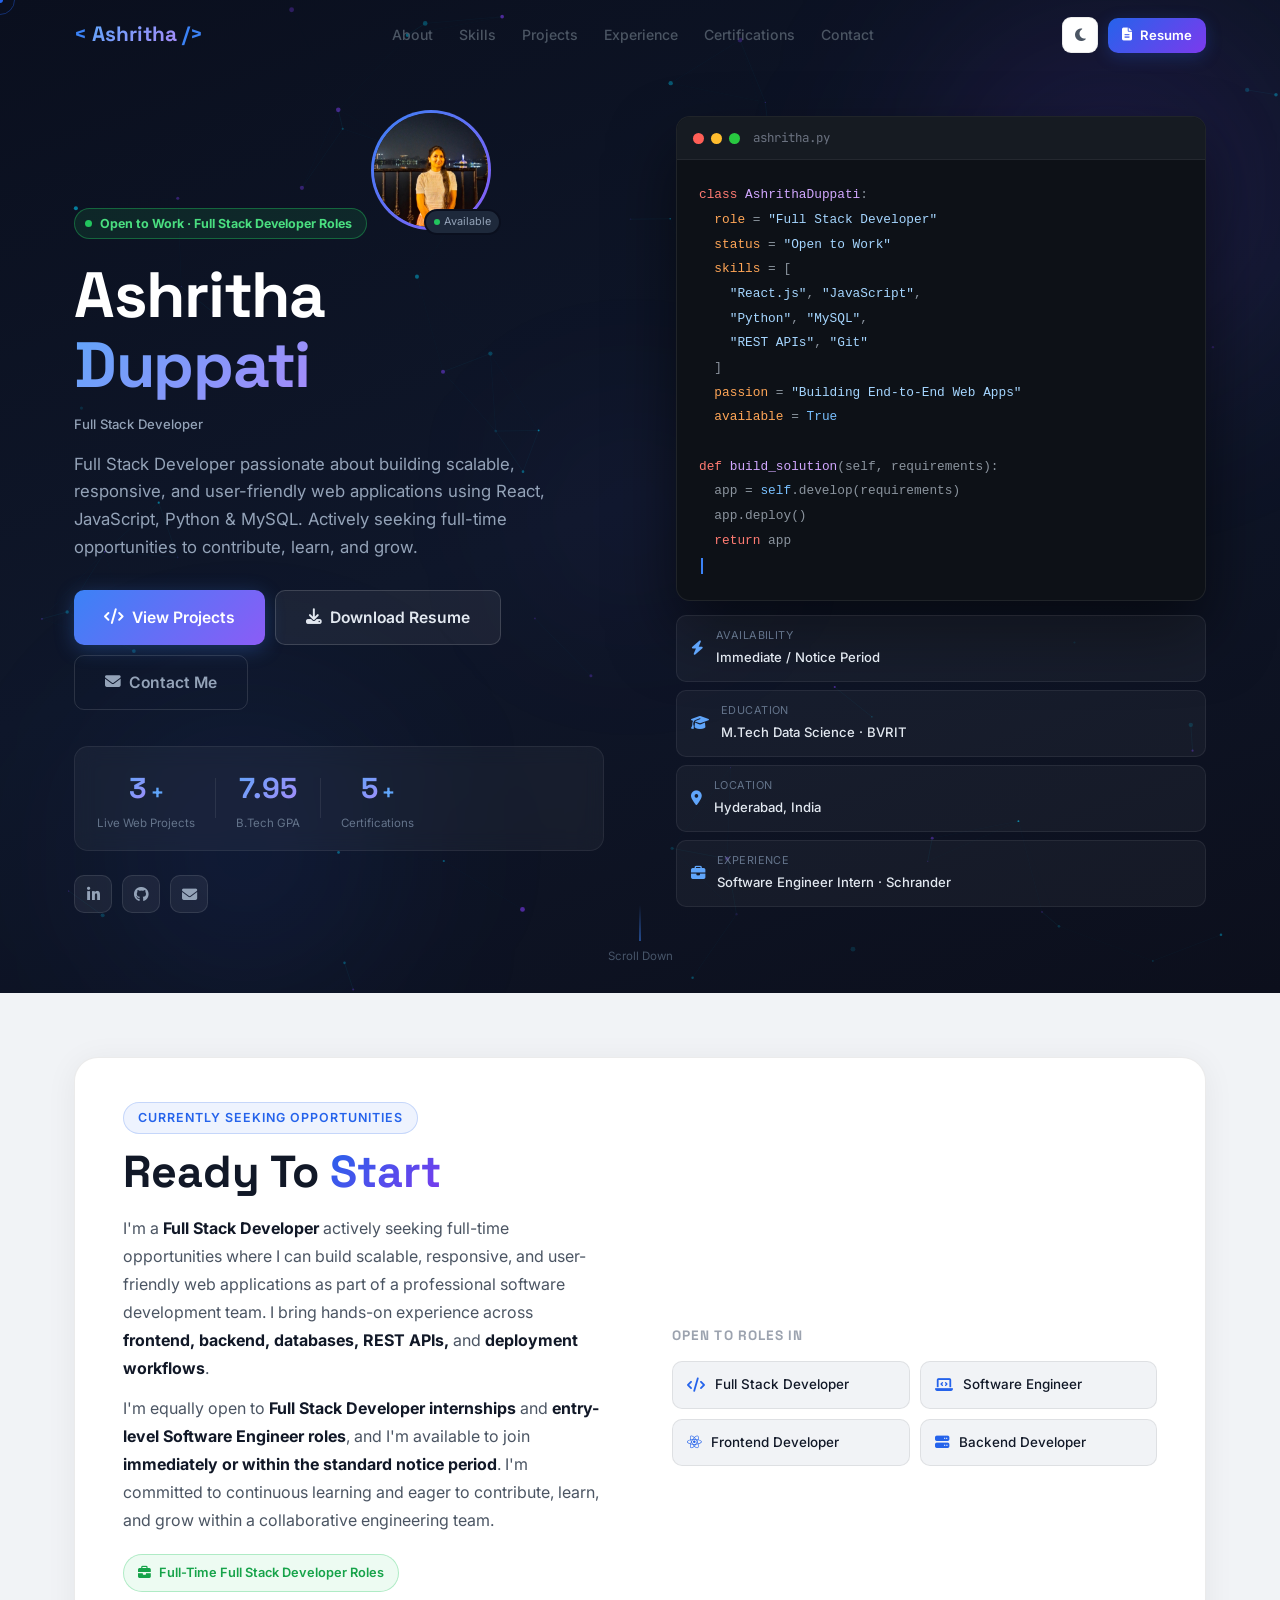
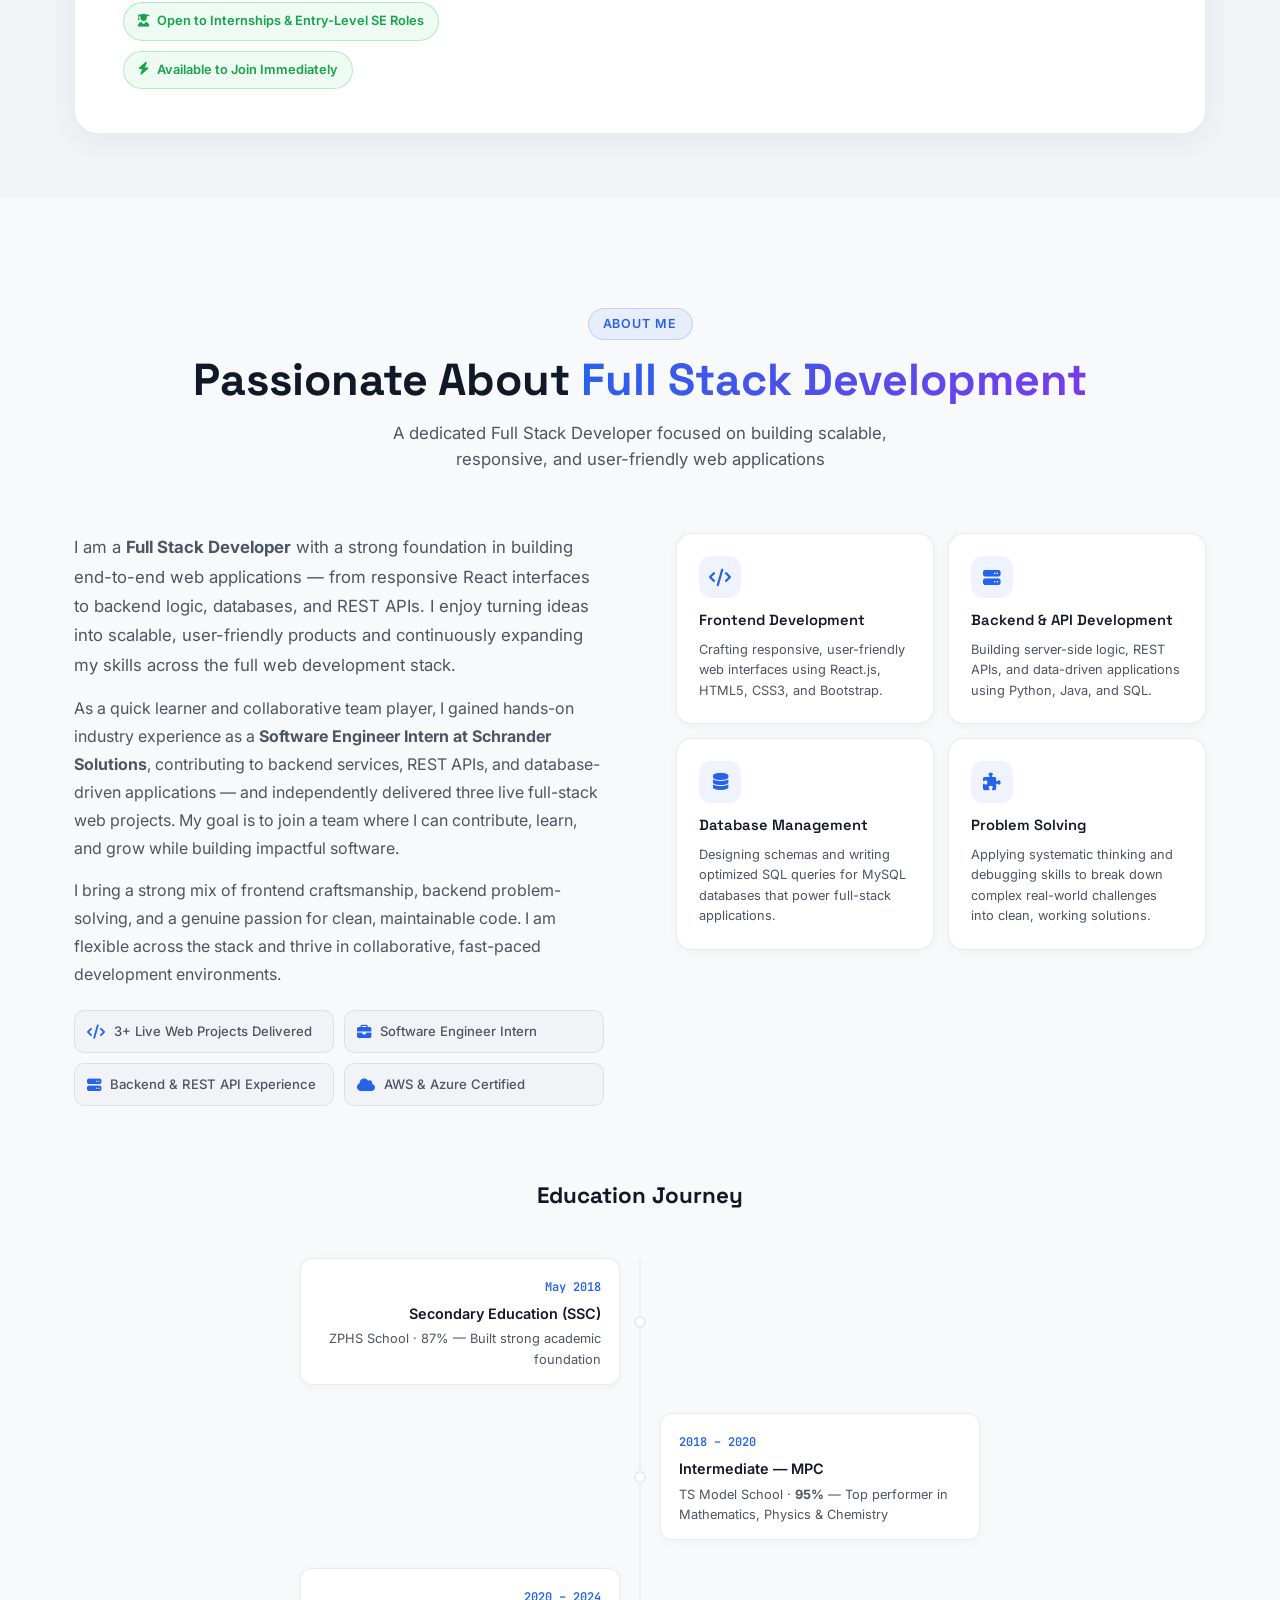
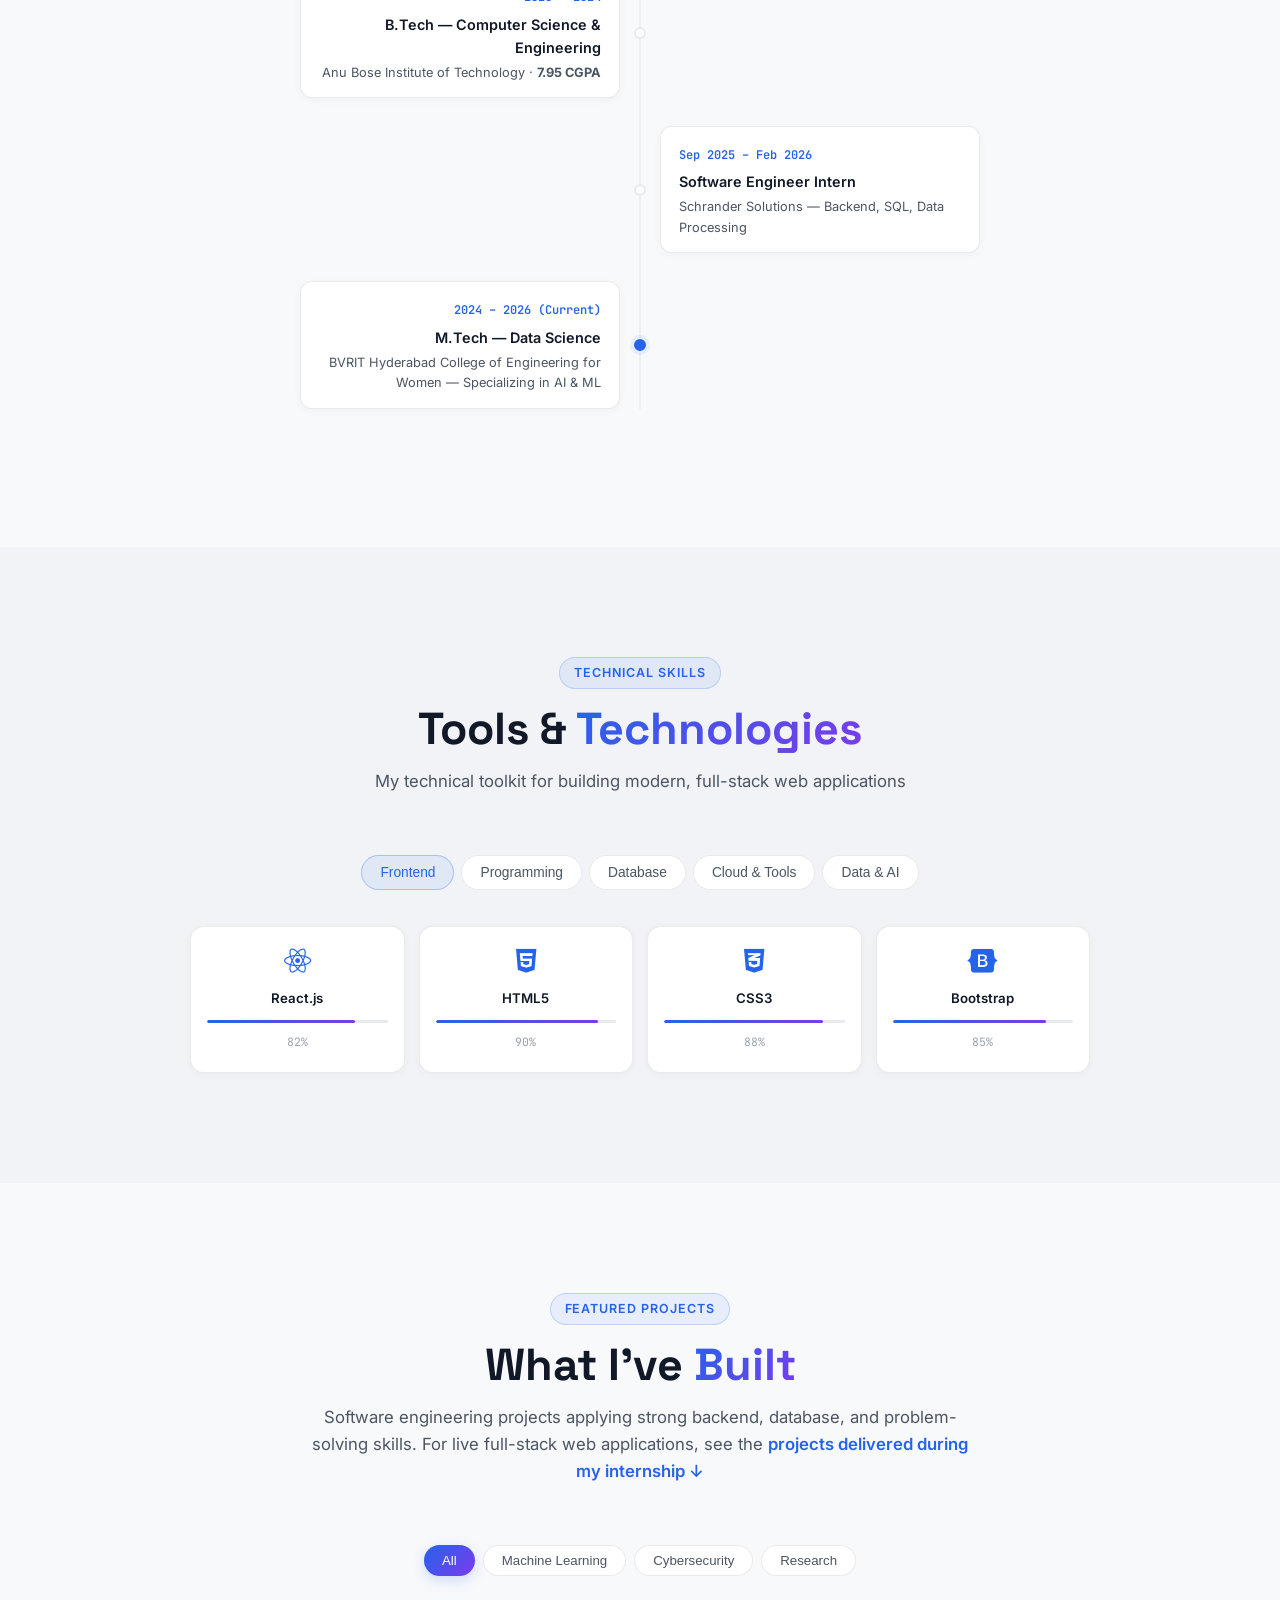
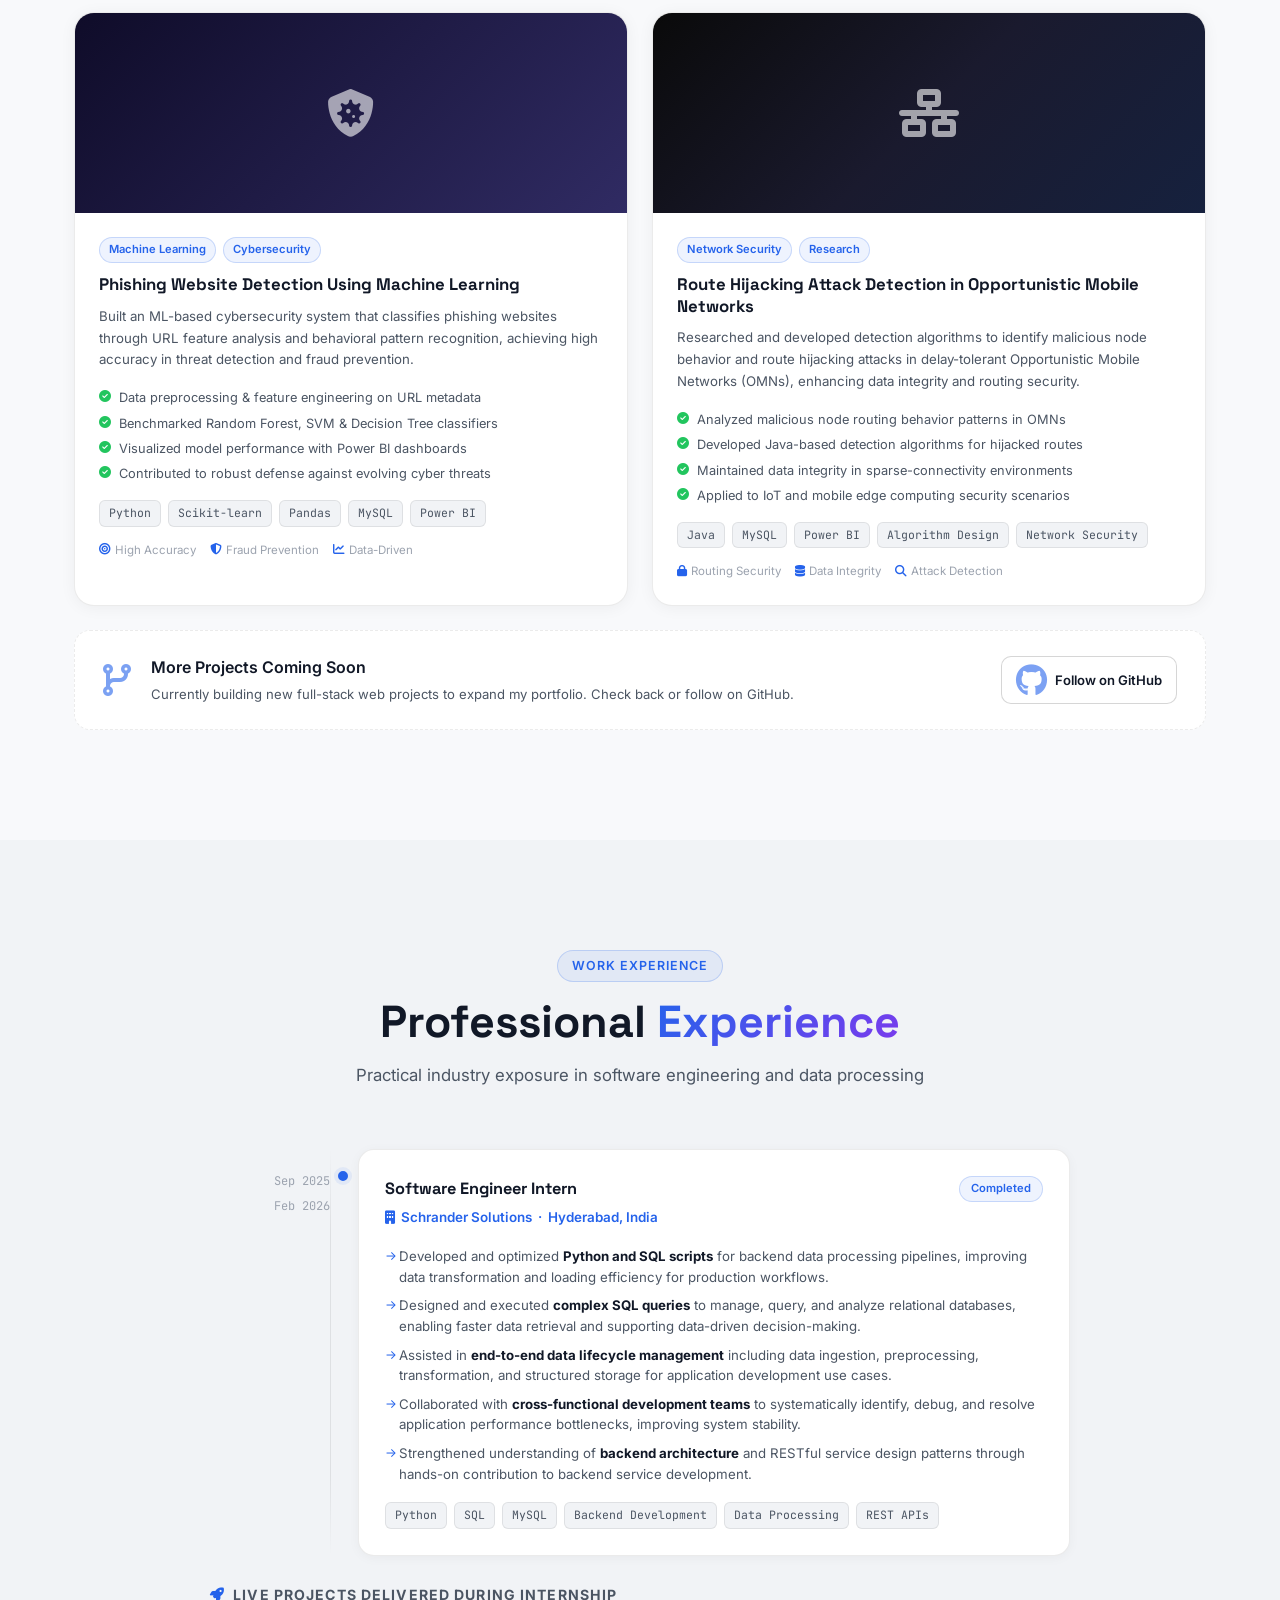
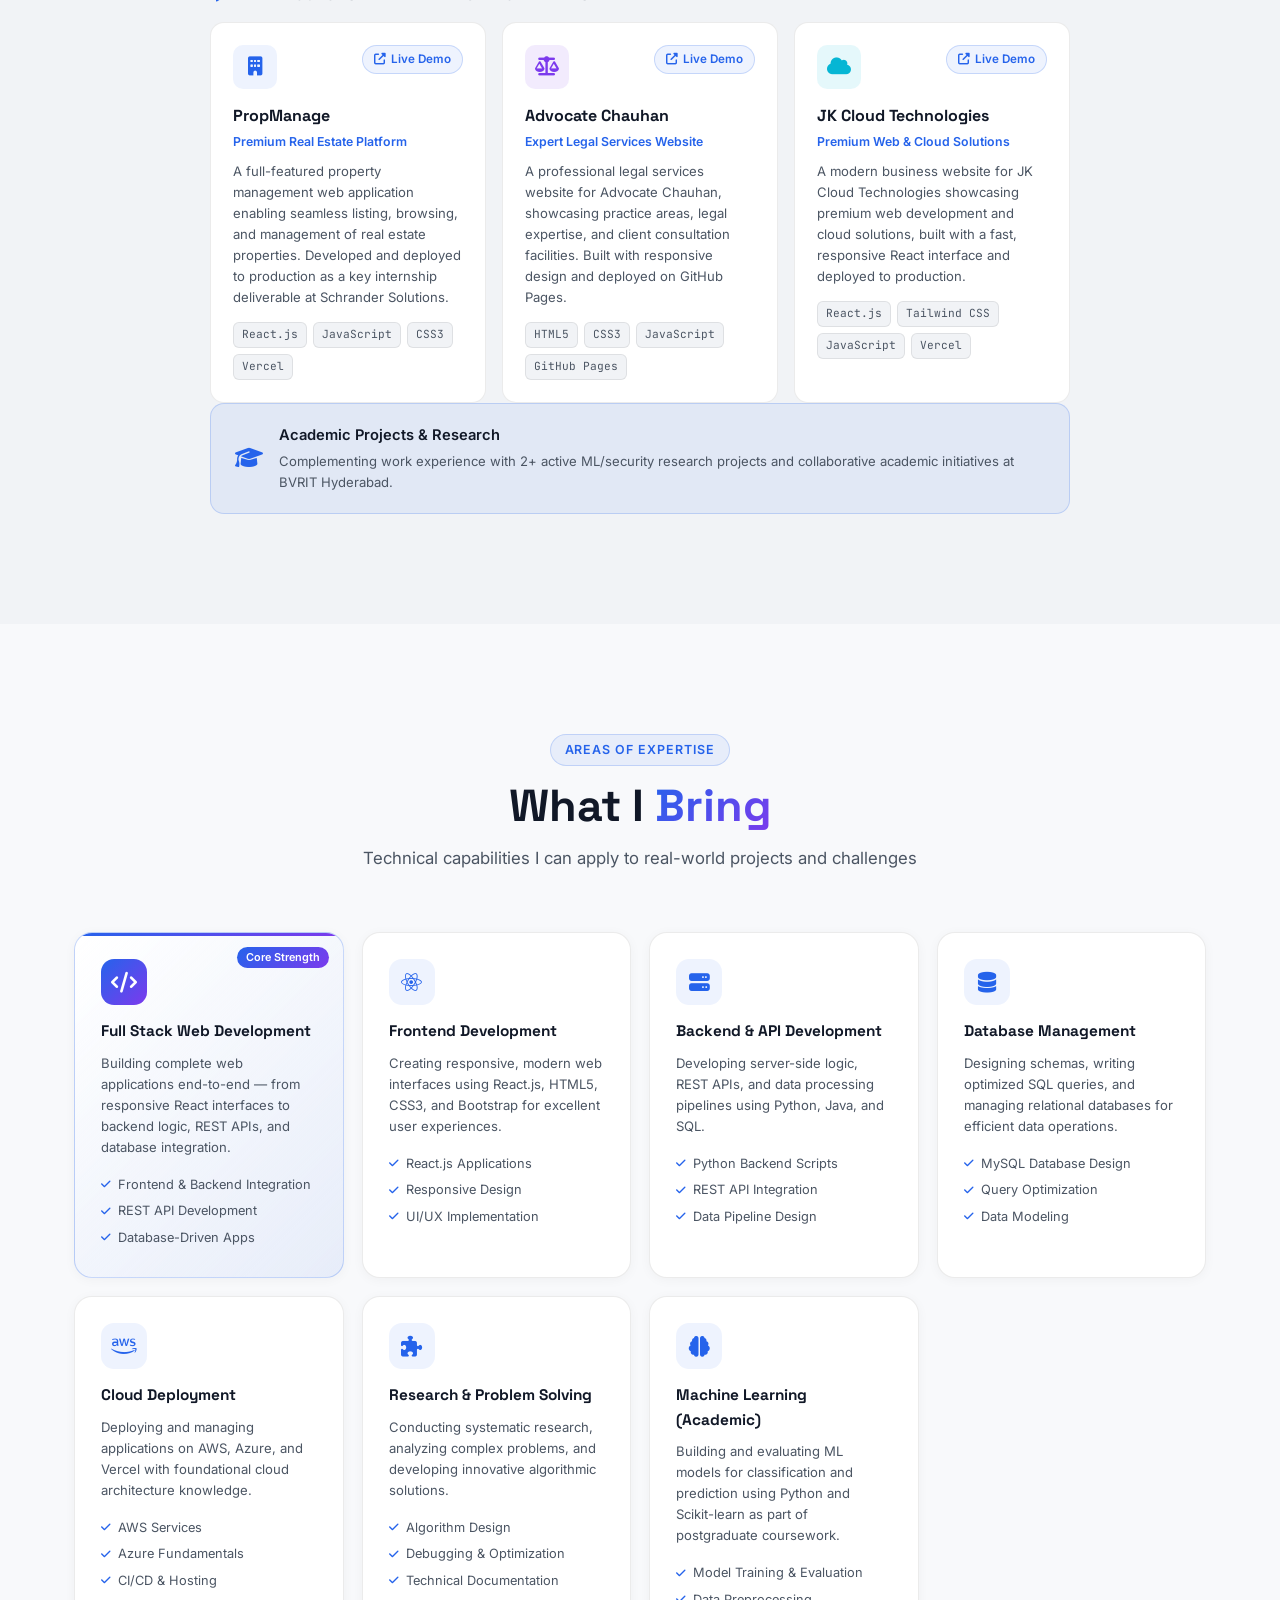
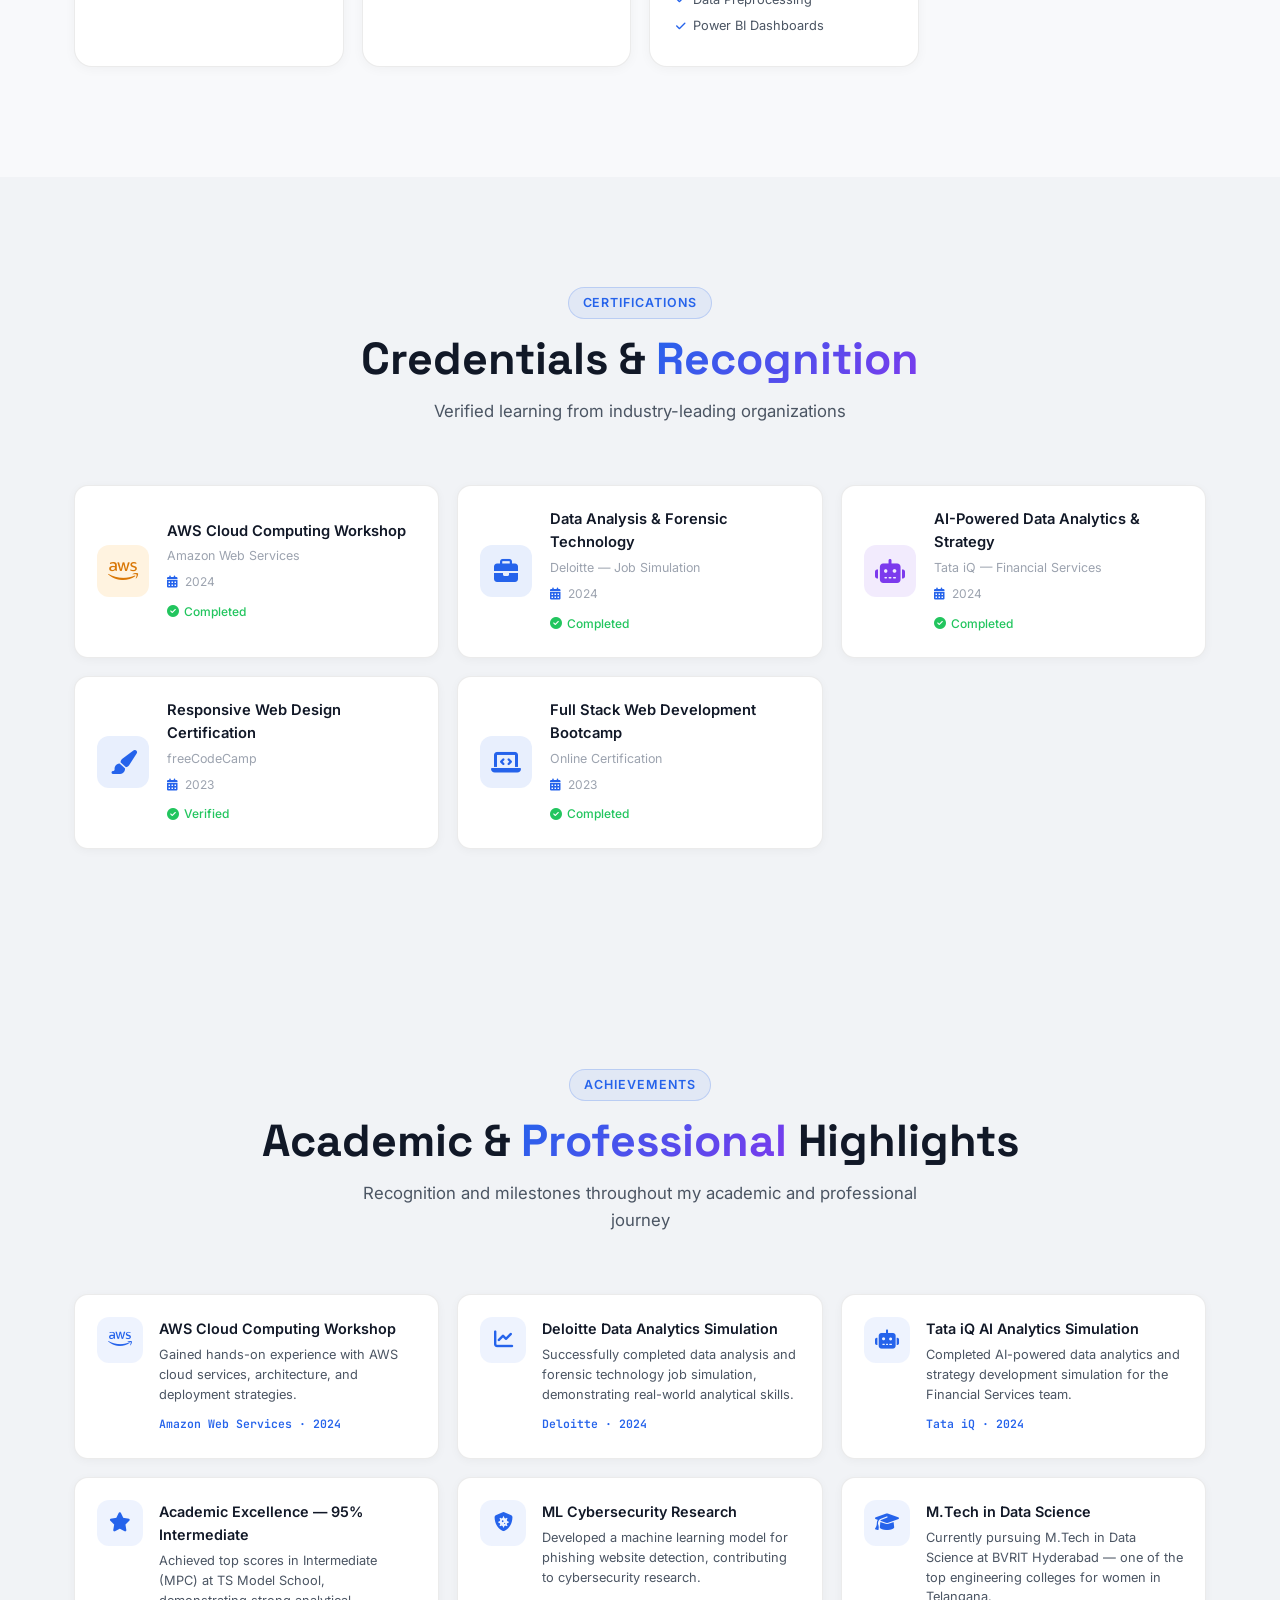
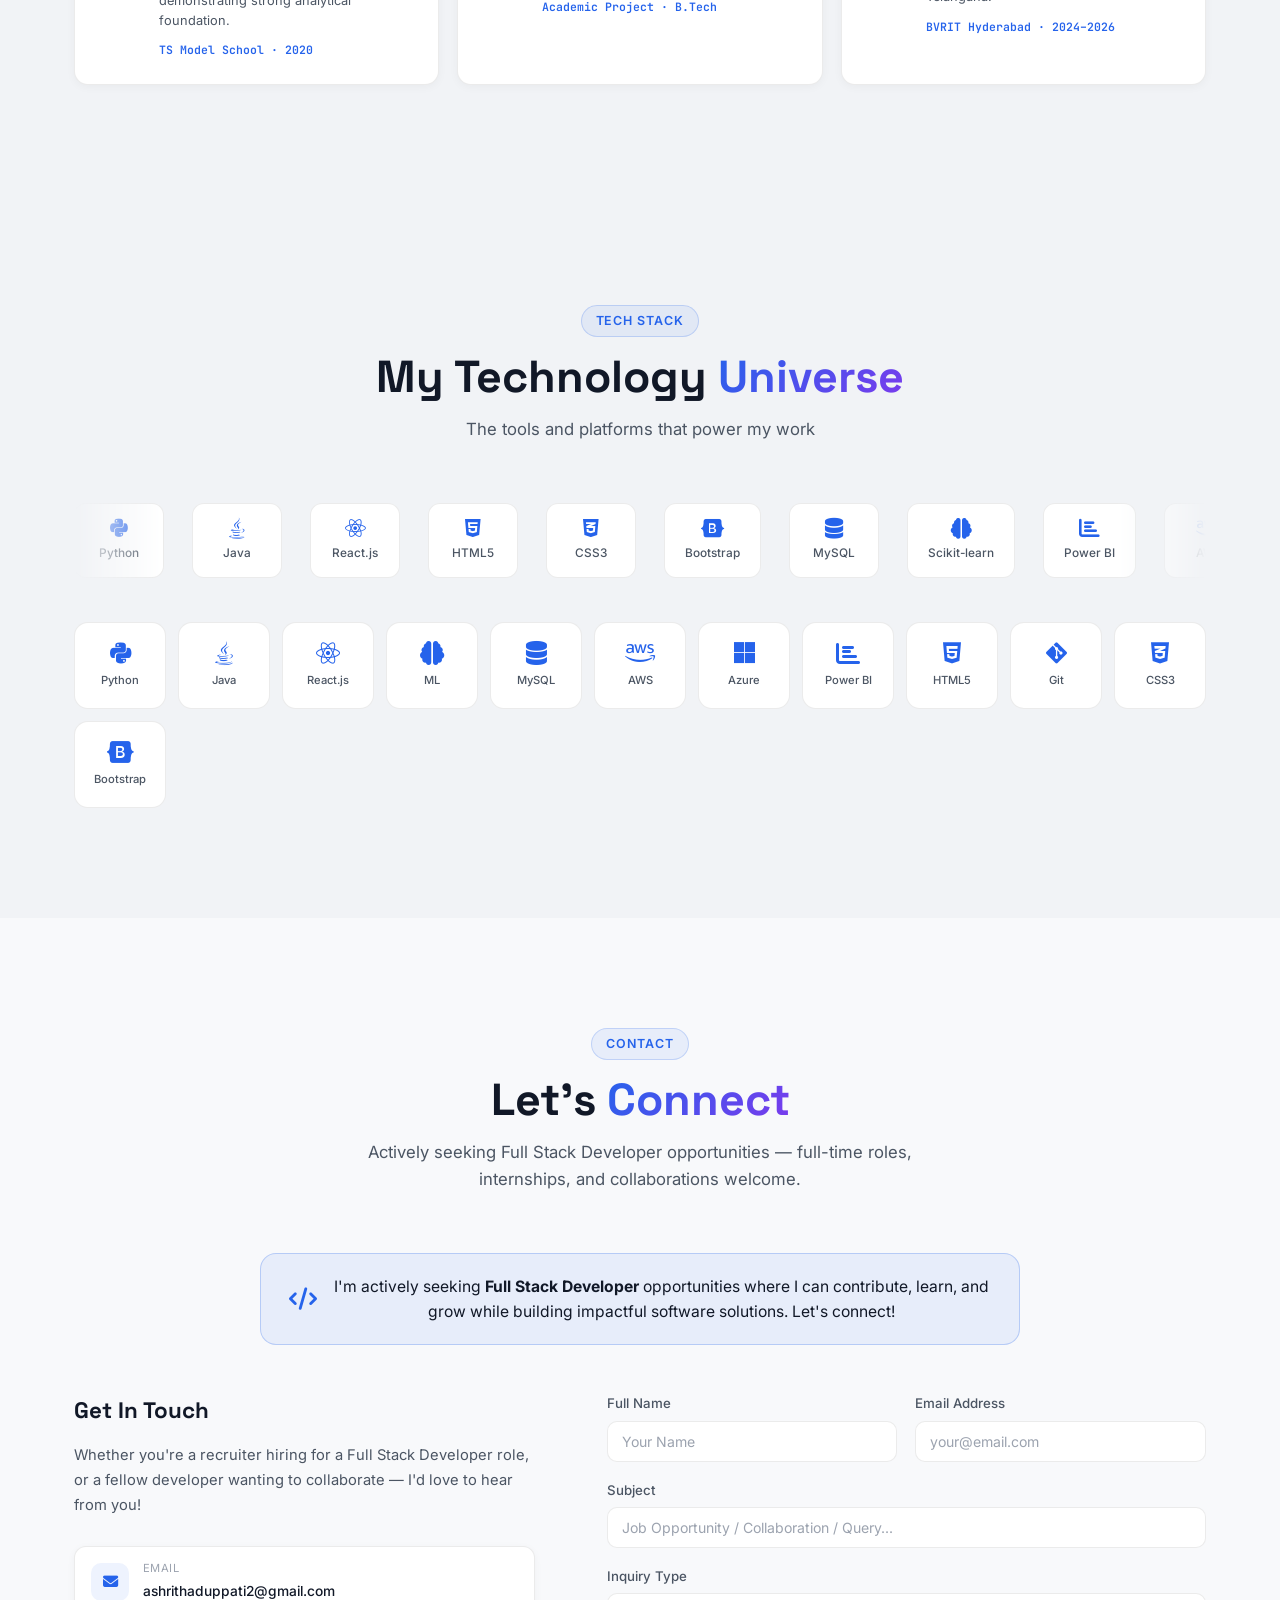
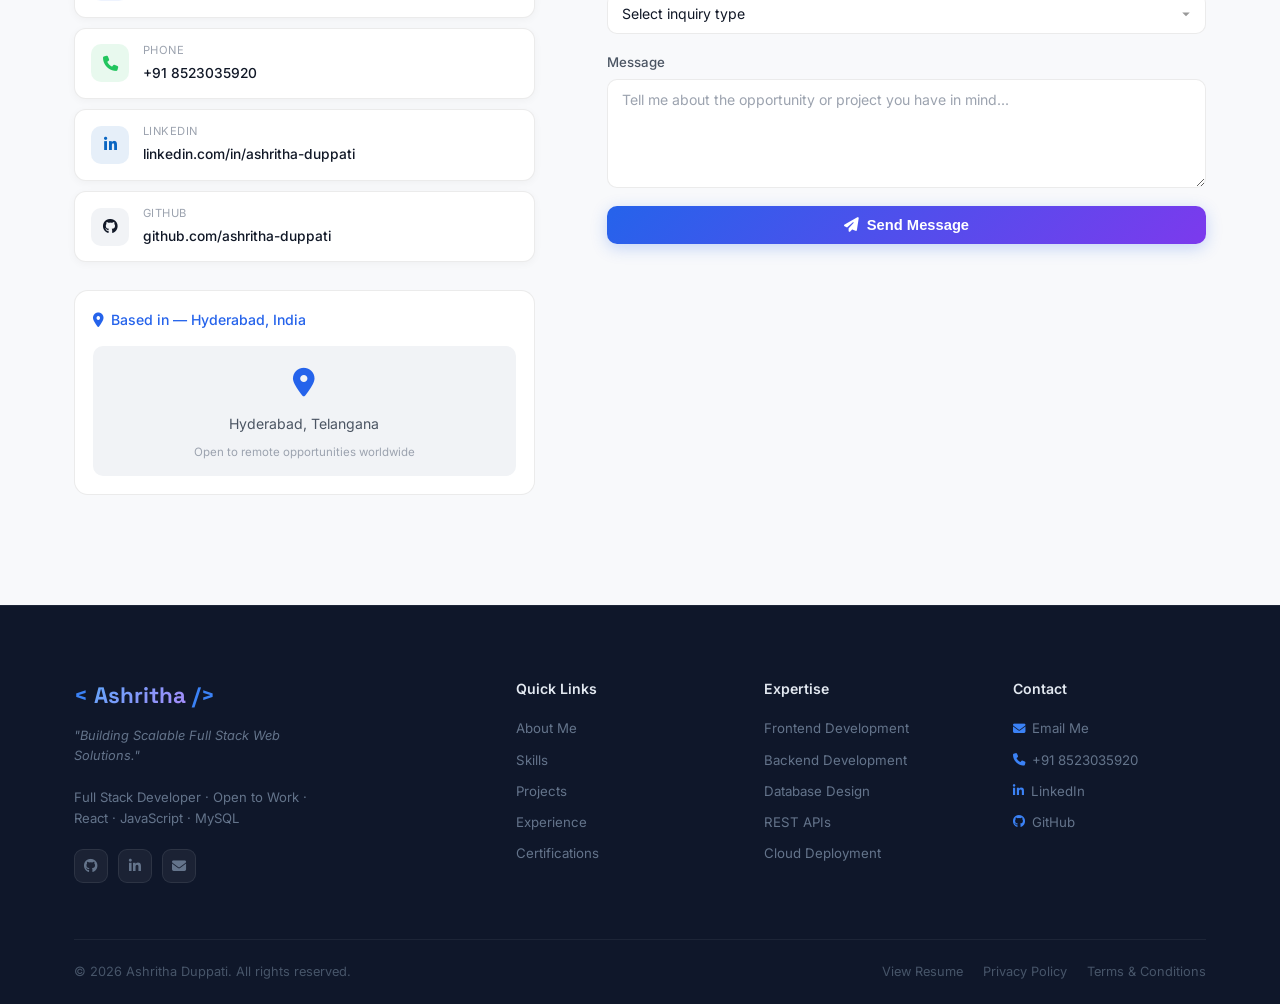
==== commit ecfdc8d0: "Rebrand portfolio and resume as Full Stack Developer seeking opportunities Reframe hero, about, skil" ====
--- a/index.html
+++ b/index.html
@@ -3,13 +3,13 @@
 <head>
   <meta charset="UTF-8" />
   <meta name="viewport" content="width=device-width, initial-scale=1.0" />
-  <meta name="description" content="Ashritha Duppati is a Data Science Engineer specializing in Machine Learning, AI, Full Stack Development, React, Python, Java, AWS, Azure, Power BI, and Cybersecurity Solutions." />
-  <meta name="keywords" content="Ashritha Duppati, Data Science, Machine Learning, AI Engineer, Python, Java, React, AWS, Azure, Power BI, MySQL, Full Stack Developer, Cybersecurity, Hyderabad" />
+  <meta name="description" content="Ashritha Duppati is a Full Stack Developer actively seeking opportunities, skilled in React, JavaScript, HTML5, CSS3, Python, Java, MySQL, REST APIs, Git, and AWS/Azure. Open to full-time roles and internships." />
+  <meta name="keywords" content="Ashritha Duppati, Full Stack Developer, Software Engineer, React, JavaScript, HTML5, CSS3, Python, Java, MySQL, REST API, Git, AWS, Azure, Responsive Web Development, Open to Work, Hyderabad" />
   <meta name="author" content="Ashritha Duppati" />
-  <meta property="og:title" content="Ashritha Duppati | AI & Data Science Engineer" />
-  <meta property="og:description" content="Passionate Data Science postgraduate building intelligent solutions using Python, Machine Learning, React, AWS and Azure." />
+  <meta property="og:title" content="Ashritha Duppati | Full Stack Developer — Open to Work" />
+  <meta property="og:description" content="Full Stack Developer building scalable, responsive web applications with React, JavaScript, and modern backend technologies. Actively seeking full-time opportunities." />
   <meta property="og:type" content="website" />
-  <title>Ashritha Duppati | AI & Data Science Engineer | ML Developer</title>
+  <title>Ashritha Duppati | Full Stack Developer | Open to Work</title>
 
   <!-- Fonts -->
   <link rel="preconnect" href="https://fonts.googleapis.com" />
@@ -97,9 +97,9 @@
 
     <div class="hero-container">
       <div class="hero-content">
-        <div class="hero-badge fade-up">
+        <div class="hero-badge open-to-work fade-up">
           <span class="badge-dot"></span>
-          Open to Full-Time Opportunities · 2026
+          Open to Work · Full Stack Developer Roles
         </div>
 
         <div class="hero-avatar fade-up">
@@ -120,15 +120,11 @@
         </h1>
 
         <div class="hero-roles fade-up">
-          <span class="role-tag">AI &amp; Data Science Engineer</span>
-          <span class="role-sep">·</span>
           <span class="role-tag">Full Stack Developer</span>
-          <span class="role-sep">·</span>
-          <span class="role-tag">ML Enthusiast</span>
         </div>
 
         <p class="hero-tagline fade-up">
-          Passionate Data Science postgraduate building intelligent solutions using Python, Machine Learning, React, AWS &amp; Azure. Turning data into impact.
+          Full Stack Developer passionate about building scalable, responsive, and user-friendly web applications using React, JavaScript, Python &amp; MySQL. Actively seeking full-time opportunities to contribute, learn, and grow.
         </p>
 
         <div class="hero-cta fade-up">
@@ -145,9 +141,9 @@
 
         <div class="hero-stats fade-up">
           <div class="stat-card">
-            <span class="stat-number" data-target="2">0</span>
+            <span class="stat-number" data-target="3">0</span>
             <span class="stat-suffix">+</span>
-            <span class="stat-label">ML Projects Built</span>
+            <span class="stat-label">Live Web Projects</span>
           </div>
           <div class="stat-divider"></div>
           <div class="stat-card">
@@ -185,29 +181,36 @@
           </div>
           <div class="window-body">
             <pre class="code-content"><code><span class="code-keyword">class</span> <span class="code-fn">AshrithaDuppati</span>:
-  <span class="code-prop">role</span> = <span class="code-string">"AI & Data Science Engineer"</span>
-  <span class="code-prop">education</span> = <span class="code-string">"M.Tech Data Science"</span>
+  <span class="code-prop">role</span> = <span class="code-string">"Full Stack Developer"</span>
+  <span class="code-prop">status</span> = <span class="code-string">"Open to Work"</span>
   <span class="code-prop">skills</span> = [
-    <span class="code-string">"Python"</span>, <span class="code-string">"Machine Learning"</span>,
-    <span class="code-string">"React.js"</span>, <span class="code-string">"MySQL"</span>,
-    <span class="code-string">"AWS"</span>, <span class="code-string">"Power BI"</span>
+    <span class="code-string">"React.js"</span>, <span class="code-string">"JavaScript"</span>,
+    <span class="code-string">"Python"</span>, <span class="code-string">"MySQL"</span>,
+    <span class="code-string">"REST APIs"</span>, <span class="code-string">"Git"</span>
   ]
-  <span class="code-prop">passion</span> = <span class="code-string">"Building ML Solutions"</span>
+  <span class="code-prop">passion</span> = <span class="code-string">"Building End-to-End Web Apps"</span>
   <span class="code-prop">available</span> = <span class="code-bool">True</span>
 
-<span class="code-keyword">def</span> <span class="code-fn">solve_problem</span>(self, data):
-  model = <span class="code-var">self</span>.train(data)
-  insight = model.predict()
-  <span class="code-keyword">return</span> insight</code></pre>
+<span class="code-keyword">def</span> <span class="code-fn">build_solution</span>(self, requirements):
+  app = <span class="code-var">self</span>.develop(requirements)
+  app.deploy()
+  <span class="code-keyword">return</span> app</code></pre>
             <div class="typing-cursor"></div>
           </div>
         </div>
 
         <div class="hero-info-cards">
+          <div class="info-card">
+            <i class="fas fa-bolt"></i>
+            <div>
+              <span class="info-card-label">Availability</span>
+              <span class="info-card-value">Immediate / Notice Period</span>
+            </div>
+          </div>
           <div class="info-card">
             <i class="fas fa-graduation-cap"></i>
             <div>
-              <span class="info-card-label">Currently</span>
+              <span class="info-card-label">Education</span>
               <span class="info-card-value">M.Tech Data Science · BVRIT</span>
             </div>
           </div>
@@ -242,26 +245,29 @@
     <div class="container">
       <div class="objective-grid reveal">
         <div class="objective-text-block">
-          <span class="section-tag">Career Objective</span>
+          <span class="section-tag">Currently Seeking Opportunities</span>
           <h2 class="section-title" style="text-align:left;margin-bottom:16px;">
-            My <span class="gradient-text">Goal</span>
+            Ready To <span class="gradient-text">Start</span>
           </h2>
           <p class="objective-text">
-            Seeking opportunities in <strong>AI Engineering, Data Science, Machine Learning, Software Development,</strong> and <strong>Full Stack Development</strong> where I can leverage my technical expertise, problem-solving abilities, and passion for innovation to contribute to impactful, real-world projects.
+            I'm a <strong>Full Stack Developer</strong> actively seeking full-time opportunities where I can build scalable, responsive, and user-friendly web applications as part of a professional software development team. I bring hands-on experience across <strong>frontend, backend, databases, REST APIs,</strong> and <strong>deployment workflows</strong>.
           </p>
           <p class="objective-text" style="margin-top:12px;">
-            I am committed to continuous learning and aim to work in an environment that challenges me to grow while allowing me to apply cutting-edge AI and data science techniques to solve meaningful problems.
+            I'm equally open to <strong>Full Stack Developer internships</strong> and <strong>entry-level Software Engineer roles</strong>, and I'm available to join <strong>immediately or within the standard notice period</strong>. I'm committed to continuous learning and eager to contribute, learn, and grow within a collaborative engineering team.
           </p>
+          <div class="availability-strip">
+            <div class="availability-item"><i class="fas fa-briefcase"></i> Full-Time Full Stack Developer Roles</div>
+            <div class="availability-item"><i class="fas fa-user-graduate"></i> Open to Internships &amp; Entry-Level SE Roles</div>
+            <div class="availability-item"><i class="fas fa-bolt"></i> Available to Join Immediately</div>
+          </div>
         </div>
         <div class="objective-roles">
           <h4 class="objective-roles-title">Open to Roles In</h4>
           <div class="role-grid">
-            <div class="role-card"><i class="fas fa-brain"></i><span>AI Engineer</span></div>
-            <div class="role-card"><i class="fas fa-chart-bar"></i><span>Data Scientist</span></div>
-            <div class="role-card"><i class="fas fa-cogs"></i><span>ML Engineer</span></div>
-            <div class="role-card"><i class="fas fa-database"></i><span>Data Analyst</span></div>
-            <div class="role-card"><i class="fas fa-code"></i><span>Full Stack Dev</span></div>
+            <div class="role-card"><i class="fas fa-code"></i><span>Full Stack Developer</span></div>
             <div class="role-card"><i class="fas fa-laptop-code"></i><span>Software Engineer</span></div>
+            <div class="role-card"><i class="fab fa-react"></i><span>Frontend Developer</span></div>
+            <div class="role-card"><i class="fas fa-server"></i><span>Backend Developer</span></div>
           </div>
         </div>
       </div>
@@ -273,34 +279,34 @@
     <div class="container">
       <div class="section-header">
         <span class="section-tag">About Me</span>
-        <h2 class="section-title">Passionate About <span class="gradient-text">Data & AI</span></h2>
-        <p class="section-subtitle">A quick learner and problem-solver at the intersection of data science and software engineering</p>
+        <h2 class="section-title">Passionate About <span class="gradient-text">Full Stack Development</span></h2>
+        <p class="section-subtitle">A dedicated Full Stack Developer focused on building scalable, responsive, and user-friendly web applications</p>
       </div>
 
       <div class="about-grid">
         <div class="about-text reveal">
           <p class="about-intro">
-            I am a <strong>Data Science postgraduate student (M.Tech)</strong> with a strong foundation in software engineering, machine learning, and web development. I enjoy solving real-world problems through technology and continuously expanding my skills across AI, cloud computing, and full-stack development.
+            I am a <strong>Full Stack Developer</strong> with a strong foundation in building end-to-end web applications — from responsive React interfaces to backend logic, databases, and REST APIs. I enjoy turning ideas into scalable, user-friendly products and continuously expanding my skills across the full web development stack.
           </p>
           <p>
-            As a quick learner and collaborative team player, I have worked on machine learning and cybersecurity projects while gaining practical industry experience as a <strong>Software Engineer Intern at Schrander Solutions</strong>. My goal is to build innovative, scalable, and intelligent solutions that create meaningful impact.
+            As a quick learner and collaborative team player, I gained hands-on industry experience as a <strong>Software Engineer Intern at Schrander Solutions</strong>, contributing to backend services, REST APIs, and database-driven applications — and independently delivered three live full-stack web projects. My goal is to join a team where I can contribute, learn, and grow while building impactful software.
           </p>
           <p>
-            I bring a unique combination of analytical thinking, programming proficiency, and a genuine passion for AI and data science. I am flexible with different technologies and thrive in fast-paced, learning-driven environments.
+            I bring a strong mix of frontend craftsmanship, backend problem-solving, and a genuine passion for clean, maintainable code. I am flexible across the stack and thrive in collaborative, fast-paced development environments.
           </p>
 
           <div class="about-highlights">
             <div class="highlight-item">
-              <i class="fas fa-graduation-cap"></i>
-              <span>M.Tech Data Science · 2026</span>
+              <i class="fas fa-code"></i>
+              <span>3+ Live Web Projects Delivered</span>
             </div>
             <div class="highlight-item">
               <i class="fas fa-briefcase"></i>
               <span>Software Engineer Intern</span>
             </div>
             <div class="highlight-item">
-              <i class="fas fa-shield-alt"></i>
-              <span>Cybersecurity ML Research</span>
+              <i class="fas fa-server"></i>
+              <span>Backend &amp; REST API Experience</span>
             </div>
             <div class="highlight-item">
               <i class="fas fa-cloud"></i>
@@ -312,31 +318,31 @@
         <div class="about-cards reveal">
           <div class="strength-card">
             <div class="strength-icon">
-              <i class="fas fa-puzzle-piece"></i>
-            </div>
-            <h3>Problem Solving</h3>
-            <p>Applying systematic thinking and machine learning techniques to break down complex real-world challenges into actionable solutions.</p>
+              <i class="fas fa-code"></i>
+            </div>
+            <h3>Frontend Development</h3>
+            <p>Crafting responsive, user-friendly web interfaces using React.js, HTML5, CSS3, and Bootstrap.</p>
           </div>
           <div class="strength-card">
             <div class="strength-icon">
-              <i class="fas fa-robot"></i>
-            </div>
-            <h3>ML Development</h3>
-            <p>Building and evaluating machine learning models with expertise in data preprocessing, feature engineering, and model validation.</p>
+              <i class="fas fa-server"></i>
+            </div>
+            <h3>Backend &amp; API Development</h3>
+            <p>Building server-side logic, REST APIs, and data-driven applications using Python, Java, and SQL.</p>
           </div>
           <div class="strength-card">
             <div class="strength-icon">
-              <i class="fas fa-chart-pie"></i>
-            </div>
-            <h3>Data Analysis</h3>
-            <p>Transforming raw datasets into actionable insights using statistical analysis and Power BI data visualization dashboards.</p>
+              <i class="fas fa-database"></i>
+            </div>
+            <h3>Database Management</h3>
+            <p>Designing schemas and writing optimized SQL queries for MySQL databases that power full-stack applications.</p>
           </div>
           <div class="strength-card">
             <div class="strength-icon">
-              <i class="fas fa-code"></i>
-            </div>
-            <h3>Web Development</h3>
-            <p>Crafting responsive, user-friendly web applications using React.js, HTML5, CSS3, Bootstrap, and backend technologies.</p>
+              <i class="fas fa-puzzle-piece"></i>
+            </div>
+            <h3>Problem Solving</h3>
+            <p>Applying systematic thinking and debugging skills to break down complex real-world challenges into clean, working solutions.</p>
           </div>
         </div>
       </div>
@@ -396,48 +402,19 @@
       <div class="section-header">
         <span class="section-tag">Technical Skills</span>
         <h2 class="section-title">Tools &amp; <span class="gradient-text">Technologies</span></h2>
-        <p class="section-subtitle">My technical toolkit for building data-driven and full-stack solutions</p>
+        <p class="section-subtitle">My technical toolkit for building modern, full-stack web applications</p>
       </div>
 
       <div class="skills-tabs reveal">
         <div class="tab-buttons">
-          <button class="tab-btn active" data-tab="programming">Programming</button>
-          <button class="tab-btn" data-tab="frontend">Frontend</button>
-          <button class="tab-btn" data-tab="dataml">Data &amp; AI</button>
+          <button class="tab-btn active" data-tab="frontend">Frontend</button>
+          <button class="tab-btn" data-tab="programming">Programming</button>
           <button class="tab-btn" data-tab="database">Database</button>
           <button class="tab-btn" data-tab="cloud">Cloud &amp; Tools</button>
-        </div>
-
-        <div class="tab-content active" id="tab-programming">
-          <div class="skills-grid">
-            <div class="skill-card" data-level="88">
-              <div class="skill-icon"><i class="fab fa-python"></i></div>
-              <span class="skill-name">Python</span>
-              <div class="skill-bar"><div class="skill-fill" style="--w:88%"></div></div>
-              <span class="skill-pct">88%</span>
-            </div>
-            <div class="skill-card" data-level="80">
-              <div class="skill-icon"><i class="fab fa-java"></i></div>
-              <span class="skill-name">Java</span>
-              <div class="skill-bar"><div class="skill-fill" style="--w:80%"></div></div>
-              <span class="skill-pct">80%</span>
-            </div>
-            <div class="skill-card" data-level="85">
-              <div class="skill-icon"><i class="fas fa-database"></i></div>
-              <span class="skill-name">SQL</span>
-              <div class="skill-bar"><div class="skill-fill" style="--w:85%"></div></div>
-              <span class="skill-pct">85%</span>
-            </div>
-            <div class="skill-card" data-level="72">
-              <div class="skill-icon"><i class="fab fa-js"></i></div>
-              <span class="skill-name">JavaScript</span>
-              <div class="skill-bar"><div class="skill-fill" style="--w:72%"></div></div>
-              <span class="skill-pct">72%</span>
-            </div>
-          </div>
-        </div>
-
-        <div class="tab-content" id="tab-frontend">
+          <button class="tab-btn" data-tab="dataml">Data &amp; AI</button>
+        </div>
+
+        <div class="tab-content active" id="tab-frontend">
           <div class="skills-grid">
             <div class="skill-card" data-level="82">
               <div class="skill-icon"><i class="fab fa-react"></i></div>
@@ -460,6 +437,35 @@
             <div class="skill-card" data-level="85">
               <div class="skill-icon"><i class="fab fa-bootstrap"></i></div>
               <span class="skill-name">Bootstrap</span>
+              <div class="skill-bar"><div class="skill-fill" style="--w:85%"></div></div>
+              <span class="skill-pct">85%</span>
+            </div>
+          </div>
+        </div>
+
+        <div class="tab-content" id="tab-programming">
+          <div class="skills-grid">
+            <div class="skill-card" data-level="72">
+              <div class="skill-icon"><i class="fab fa-js"></i></div>
+              <span class="skill-name">JavaScript</span>
+              <div class="skill-bar"><div class="skill-fill" style="--w:72%"></div></div>
+              <span class="skill-pct">72%</span>
+            </div>
+            <div class="skill-card" data-level="88">
+              <div class="skill-icon"><i class="fab fa-python"></i></div>
+              <span class="skill-name">Python</span>
+              <div class="skill-bar"><div class="skill-fill" style="--w:88%"></div></div>
+              <span class="skill-pct">88%</span>
+            </div>
+            <div class="skill-card" data-level="80">
+              <div class="skill-icon"><i class="fab fa-java"></i></div>
+              <span class="skill-name">Java</span>
+              <div class="skill-bar"><div class="skill-fill" style="--w:80%"></div></div>
+              <span class="skill-pct">80%</span>
+            </div>
+            <div class="skill-card" data-level="85">
+              <div class="skill-icon"><i class="fas fa-database"></i></div>
+              <span class="skill-name">SQL</span>
               <div class="skill-bar"><div class="skill-fill" style="--w:85%"></div></div>
               <span class="skill-pct">85%</span>
             </div>
@@ -580,7 +586,7 @@
       <div class="section-header">
         <span class="section-tag">Featured Projects</span>
         <h2 class="section-title">What I've <span class="gradient-text">Built</span></h2>
-        <p class="section-subtitle">Machine learning and software engineering projects solving real-world problems</p>
+        <p class="section-subtitle" style="max-width:680px;">Software engineering projects applying strong backend, database, and problem-solving skills. For live full-stack web applications, see the <a href="#experience" class="inline-link">projects delivered during my internship ↓</a></p>
       </div>
 
       <div class="filter-buttons reveal">
@@ -678,7 +684,7 @@
           <i class="fas fa-code-branch"></i>
           <div>
             <h4>More Projects Coming Soon</h4>
-            <p>Currently working on new AI/ML projects as part of M.Tech Data Science program. Check back or follow on GitHub.</p>
+            <p>Currently building new full-stack web projects to expand my portfolio. Check back or follow on GitHub.</p>
           </div>
           <a href="https://github.com/ashritha-duppati" target="_blank" class="btn btn-secondary btn-sm">
             <i class="fab fa-github"></i> Follow on GitHub
@@ -766,6 +772,24 @@
             </div>
           </div>
 
+          <!-- JK Cloud Technologies -->
+          <div class="internship-proj-card">
+            <div class="internship-proj-top">
+              <div class="internship-proj-icon cloud">
+                <i class="fas fa-cloud"></i>
+              </div>
+              <a href="https://j-kcloud-technologies.vercel.app/" target="_blank" class="internship-link">
+                <i class="fas fa-external-link-alt"></i> Live Demo
+              </a>
+            </div>
+            <h5 class="internship-proj-name">JK Cloud Technologies</h5>
+            <span class="internship-proj-sub">Premium Web & Cloud Solutions</span>
+            <p class="internship-proj-desc">A modern business website for JK Cloud Technologies showcasing premium web development and cloud solutions, built with a fast, responsive React interface and deployed to production.</p>
+            <div class="internship-proj-tech">
+              <span>React.js</span><span>Tailwind CSS</span><span>JavaScript</span><span>Vercel</span>
+            </div>
+          </div>
+
         </div>
       </div>
 
@@ -793,24 +817,13 @@
       <div class="services-grid reveal">
         <div class="service-card featured">
           <div class="service-badge">Core Strength</div>
-          <div class="service-icon"><i class="fas fa-brain"></i></div>
-          <h3>Machine Learning</h3>
-          <p>Building and deploying ML models for classification, prediction, and pattern recognition using Python and Scikit-learn.</p>
+          <div class="service-icon"><i class="fas fa-code"></i></div>
+          <h3>Full Stack Web Development</h3>
+          <p>Building complete web applications end-to-end — from responsive React interfaces to backend logic, REST APIs, and database integration.</p>
           <ul class="service-features">
-            <li><i class="fas fa-check"></i> Model Training &amp; Evaluation</li>
-            <li><i class="fas fa-check"></i> Feature Engineering</li>
-            <li><i class="fas fa-check"></i> Data Preprocessing</li>
-          </ul>
-        </div>
-
-        <div class="service-card">
-          <div class="service-icon"><i class="fas fa-chart-bar"></i></div>
-          <h3>Data Analysis &amp; Visualization</h3>
-          <p>Transforming raw data into actionable insights through statistical analysis and compelling Power BI dashboards.</p>
-          <ul class="service-features">
-            <li><i class="fas fa-check"></i> Power BI Dashboards</li>
-            <li><i class="fas fa-check"></i> Statistical Analysis</li>
-            <li><i class="fas fa-check"></i> Data Storytelling</li>
+            <li><i class="fas fa-check"></i> Frontend &amp; Backend Integration</li>
+            <li><i class="fas fa-check"></i> REST API Development</li>
+            <li><i class="fas fa-check"></i> Database-Driven Apps</li>
           </ul>
         </div>
 
@@ -849,34 +862,34 @@
 
         <div class="service-card">
           <div class="service-icon"><i class="fab fa-aws"></i></div>
-          <h3>Cloud Computing</h3>
-          <p>Deploying and managing applications on AWS and Azure cloud platforms with foundational cloud architecture knowledge.</p>
+          <h3>Cloud Deployment</h3>
+          <p>Deploying and managing applications on AWS, Azure, and Vercel with foundational cloud architecture knowledge.</p>
           <ul class="service-features">
             <li><i class="fas fa-check"></i> AWS Services</li>
             <li><i class="fas fa-check"></i> Azure Fundamentals</li>
-            <li><i class="fas fa-check"></i> Cloud Deployment</li>
+            <li><i class="fas fa-check"></i> CI/CD &amp; Hosting</li>
           </ul>
         </div>
 
         <div class="service-card">
-          <div class="service-icon"><i class="fas fa-shield-alt"></i></div>
-          <h3>Cybersecurity Applications</h3>
-          <p>Applying machine learning to cybersecurity challenges including phishing detection and network attack identification.</p>
-          <ul class="service-features">
-            <li><i class="fas fa-check"></i> Threat Detection ML</li>
-            <li><i class="fas fa-check"></i> Network Security Research</li>
-            <li><i class="fas fa-check"></i> Fraud Prevention</li>
-          </ul>
-        </div>
-
-        <div class="service-card">
-          <div class="service-icon"><i class="fas fa-flask"></i></div>
+          <div class="service-icon"><i class="fas fa-puzzle-piece"></i></div>
           <h3>Research &amp; Problem Solving</h3>
           <p>Conducting systematic research, analyzing complex problems, and developing innovative algorithmic solutions.</p>
           <ul class="service-features">
             <li><i class="fas fa-check"></i> Algorithm Design</li>
-            <li><i class="fas fa-check"></i> Academic Research</li>
+            <li><i class="fas fa-check"></i> Debugging &amp; Optimization</li>
             <li><i class="fas fa-check"></i> Technical Documentation</li>
+          </ul>
+        </div>
+
+        <div class="service-card">
+          <div class="service-icon"><i class="fas fa-brain"></i></div>
+          <h3>Machine Learning (Academic)</h3>
+          <p>Building and evaluating ML models for classification and prediction using Python and Scikit-learn as part of postgraduate coursework.</p>
+          <ul class="service-features">
+            <li><i class="fas fa-check"></i> Model Training &amp; Evaluation</li>
+            <li><i class="fas fa-check"></i> Data Preprocessing</li>
+            <li><i class="fas fa-check"></i> Power BI Dashboards</li>
           </ul>
         </div>
       </div>
@@ -1070,13 +1083,18 @@
       <div class="section-header">
         <span class="section-tag">Contact</span>
         <h2 class="section-title">Let's <span class="gradient-text">Connect</span></h2>
-        <p class="section-subtitle">Open to internships, full-time roles, collaborations, and project discussions.</p>
+        <p class="section-subtitle">Actively seeking Full Stack Developer opportunities — full-time roles, internships, and collaborations welcome.</p>
+      </div>
+
+      <div class="contact-cta reveal">
+        <i class="fas fa-code"></i>
+        <p>I'm actively seeking <strong>Full Stack Developer</strong> opportunities where I can contribute, learn, and grow while building impactful software solutions. Let's connect!</p>
       </div>
 
       <div class="contact-grid">
         <div class="contact-info reveal">
           <h3>Get In Touch</h3>
-          <p>Whether you're a recruiter looking for a passionate Data Science / AI engineering candidate, or a fellow developer wanting to collaborate — I'd love to hear from you!</p>
+          <p>Whether you're a recruiter hiring for a Full Stack Developer role, or a fellow developer wanting to collaborate — I'd love to hear from you!</p>
 
           <div class="contact-methods">
             <a href="mailto:ashrithaduppati2@gmail.com" class="contact-method">
@@ -1179,8 +1197,8 @@
             <span class="logo-text">Ashritha</span>
             <span class="logo-bracket">/&gt;</span>
           </a>
-          <p class="footer-tagline">"Transforming Data into Intelligent Solutions."</p>
-          <p style="font-size:0.82rem;margin-top:8px;">M.Tech Data Science · AI &amp; ML Enthusiast · Full Stack Developer</p>
+          <p class="footer-tagline">"Building Scalable Full Stack Web Solutions."</p>
+          <p style="font-size:0.82rem;margin-top:8px;">Full Stack Developer · Open to Work · React · JavaScript · MySQL</p>
           <div class="footer-social">
             <a href="https://github.com/ashritha-duppati" target="_blank" aria-label="GitHub"><i class="fab fa-github"></i></a>
             <a href="https://linkedin.com/in/ashritha-duppati" target="_blank" aria-label="LinkedIn"><i class="fab fa-linkedin-in"></i></a>
@@ -1202,11 +1220,11 @@
         <div class="footer-col">
           <h4>Expertise</h4>
           <ul>
-            <li><a href="#services">Machine Learning</a></li>
-            <li><a href="#services">Data Analysis</a></li>
-            <li><a href="#services">Frontend Dev</a></li>
-            <li><a href="#services">Cloud Computing</a></li>
-            <li><a href="#services">Cybersecurity</a></li>
+            <li><a href="#services">Frontend Development</a></li>
+            <li><a href="#services">Backend Development</a></li>
+            <li><a href="#services">Database Design</a></li>
+            <li><a href="#services">REST APIs</a></li>
+            <li><a href="#services">Cloud Deployment</a></li>
           </ul>
         </div>
 
--- a/css/style.css
+++ b/css/style.css
@@ -162,6 +162,8 @@
 }
 
 .section-subtitle { color: var(--text-2); font-size: 1.05rem; max-width: 580px; margin: 0 auto; }
+.inline-link { color: var(--blue); font-weight: 600; text-decoration: none; }
+.inline-link:hover { text-decoration: underline; }
 
 /* ─── Buttons ────────────────────────────────────────────────── */
 .btn {
@@ -296,6 +298,10 @@
   padding: 5px 14px 5px 10px; border-radius: 100px;
   background: rgba(59,130,246,0.1); border: 1px solid rgba(59,130,246,0.25);
   font-size: 0.78rem; font-weight: 500; color: #93c5fd; margin-bottom: 22px;
+}
+.hero-badge.open-to-work {
+  background: rgba(34,197,94,0.12); border: 1.5px solid rgba(34,197,94,0.4);
+  color: #4ade80; font-weight: 700;
 }
 .badge-dot { width: 7px; height: 7px; border-radius: 50%; background: #22c55e; animation: pulse 2s infinite; }
 @keyframes pulse { 0%,100% { opacity: 1; } 50% { opacity: 0.4; } }
@@ -420,6 +426,15 @@
 .role-card:hover { border-color: var(--blue); color: var(--blue); background: var(--blue-dim); transform: translateY(-2px); }
 .role-card i { color: var(--blue); font-size: 0.9rem; }
 
+.availability-strip { display: flex; flex-wrap: wrap; gap: 10px; margin-top: 20px; }
+.availability-item {
+  display: flex; align-items: center; gap: 8px; padding: 8px 14px;
+  background: rgba(34,197,94,0.08); border: 1.5px solid rgba(34,197,94,0.3);
+  border-radius: 100px; font-size: 0.8rem; font-weight: 600; color: #16a34a;
+}
+.availability-item i { font-size: 0.8rem; }
+[data-theme="dark"] .availability-item { background: rgba(34,197,94,0.12); color: #4ade80; }
+
 /* ─── About ──────────────────────────────────────────────────── */
 .about-grid { display: grid; grid-template-columns: 1fr 1fr; gap: 72px; align-items: start; margin-bottom: 72px; }
 @media (max-width: 768px) { .about-grid { grid-template-columns: 1fr; gap: 40px; } }
@@ -613,7 +628,8 @@
 .internship-projects-title { font-size: 0.88rem; font-weight: 700; color: var(--text-2); text-transform: uppercase; letter-spacing: 0.08em; margin-bottom: 16px; display: flex; align-items: center; gap: 8px; }
 .internship-projects-title i { color: var(--blue); }
 
-.internship-proj-grid { display: grid; grid-template-columns: 1fr 1fr; gap: 16px; }
+.internship-proj-grid { display: grid; grid-template-columns: 1fr 1fr 1fr; gap: 16px; }
+@media (max-width: 1000px) { .internship-proj-grid { grid-template-columns: 1fr 1fr; } }
 @media (max-width: 700px) { .internship-proj-grid { grid-template-columns: 1fr; } }
 
 .internship-proj-card { padding: 22px; background: var(--surface); border: 1.5px solid var(--border); border-radius: 14px; transition: var(--transition); }
@@ -622,6 +638,7 @@
 .internship-proj-top { display: flex; justify-content: space-between; align-items: flex-start; margin-bottom: 14px; }
 .internship-proj-icon { width: 44px; height: 44px; border-radius: 10px; background: var(--blue-dim); display: flex; align-items: center; justify-content: center; color: var(--blue); font-size: 1.2rem; flex-shrink: 0; }
 .internship-proj-icon.legal { background: rgba(124,58,237,0.1); color: #7c3aed; }
+.internship-proj-icon.cloud { background: rgba(6,182,212,0.1); color: #06b6d4; }
 
 .internship-link { display: inline-flex; align-items: center; gap: 5px; font-size: 0.73rem; font-weight: 600; color: var(--blue); background: var(--blue-dim); border: 1px solid rgba(37,99,235,0.2); border-radius: 20px; padding: 4px 11px; text-decoration: none; transition: var(--transition); white-space: nowrap; }
 .internship-link:hover { background: var(--blue); color: #fff; }
@@ -715,6 +732,15 @@
 @keyframes float { 0%,100% { transform: translateY(0); } 50% { transform: translateY(-5px); } }
 
 /* ─── Contact ────────────────────────────────────────────────── */
+.contact-cta {
+  display: flex; align-items: center; gap: 14px; justify-content: center; text-align: center;
+  max-width: 760px; margin: 0 auto 48px; padding: 20px 28px;
+  background: var(--blue-dim); border: 1.5px solid rgba(37,99,235,0.25); border-radius: 16px;
+}
+.contact-cta i { font-size: 1.4rem; color: var(--blue); flex-shrink: 0; }
+.contact-cta p { font-size: 0.98rem; color: var(--text); line-height: 1.6; }
+@media (max-width: 600px) { .contact-cta { flex-direction: column; gap: 10px; } }
+
 .contact-grid { display: grid; grid-template-columns: 1fr 1.3fr; gap: 72px; align-items: start; }
 @media (max-width: 860px) { .contact-grid { grid-template-columns: 1fr; gap: 40px; } }
 .contact-info h3 { font-family: var(--font-heading); font-size: 1.4rem; font-weight: 700; margin-bottom: 14px; }
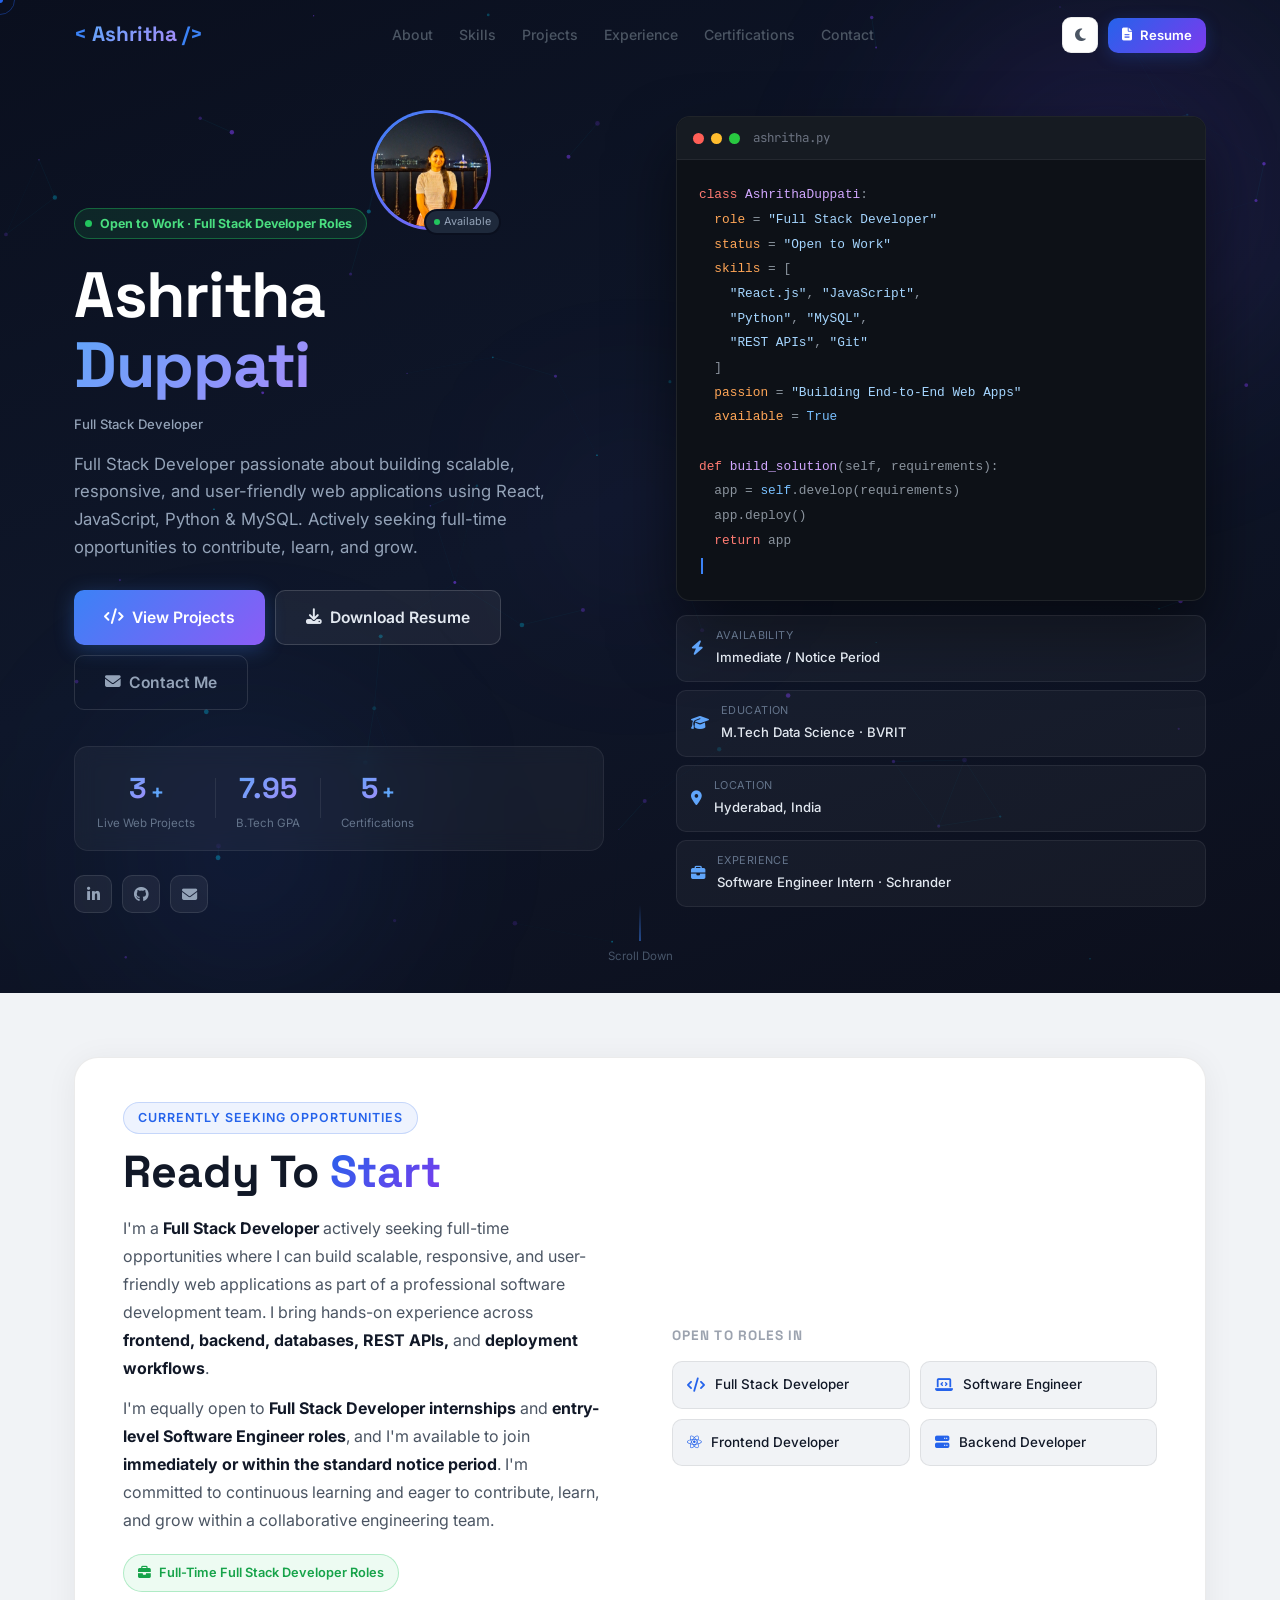
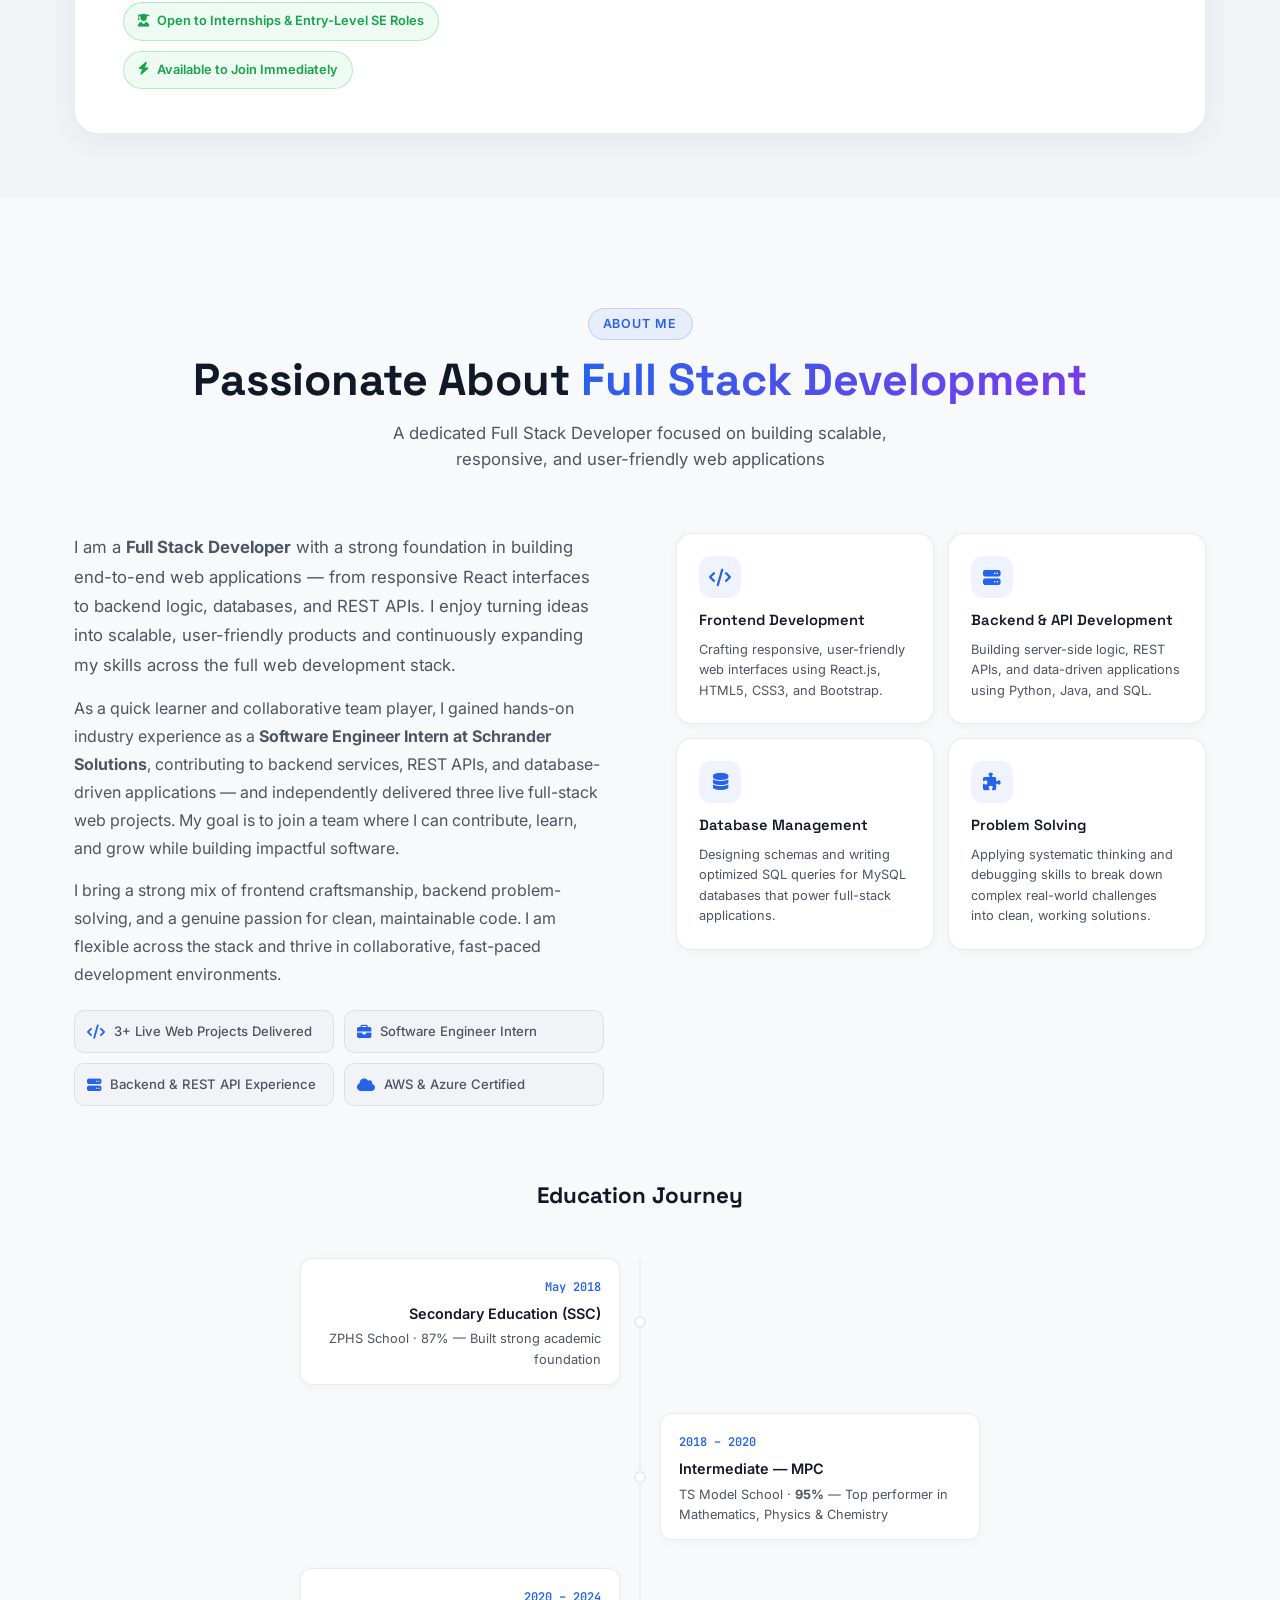
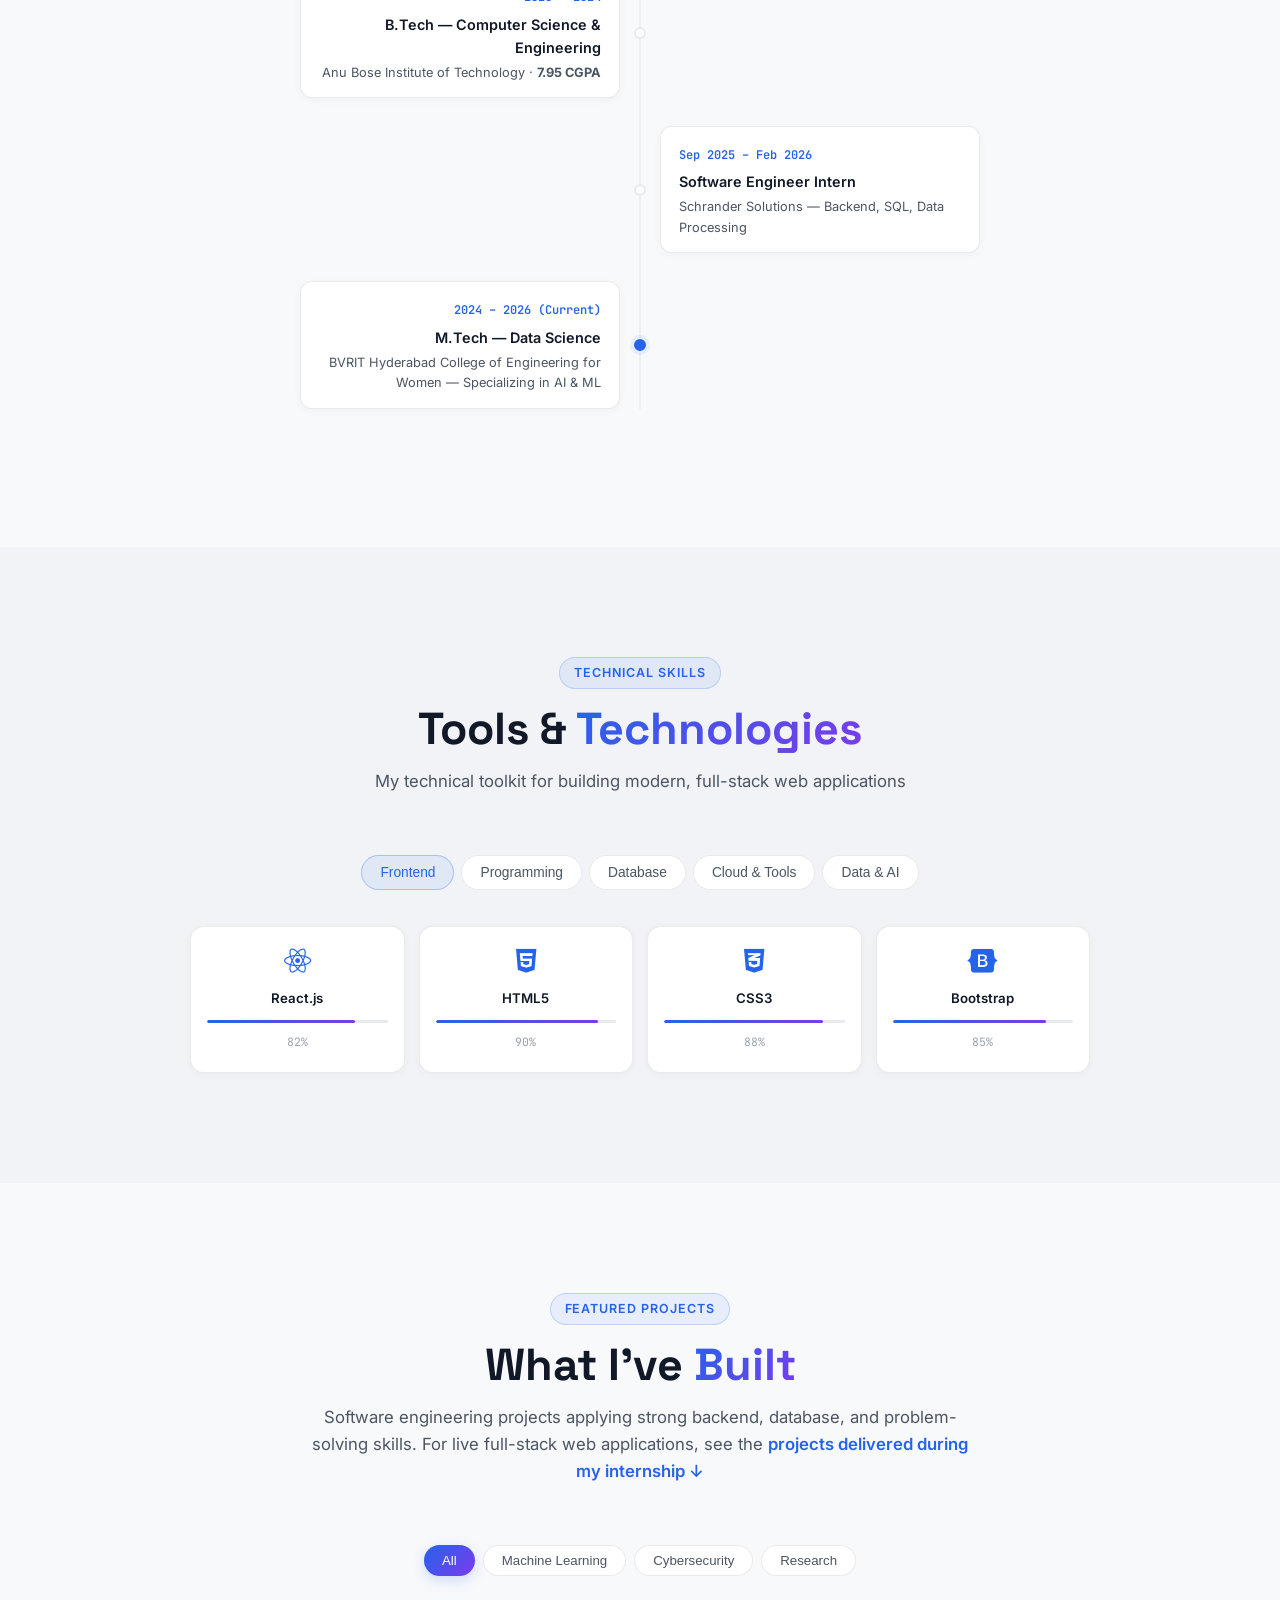
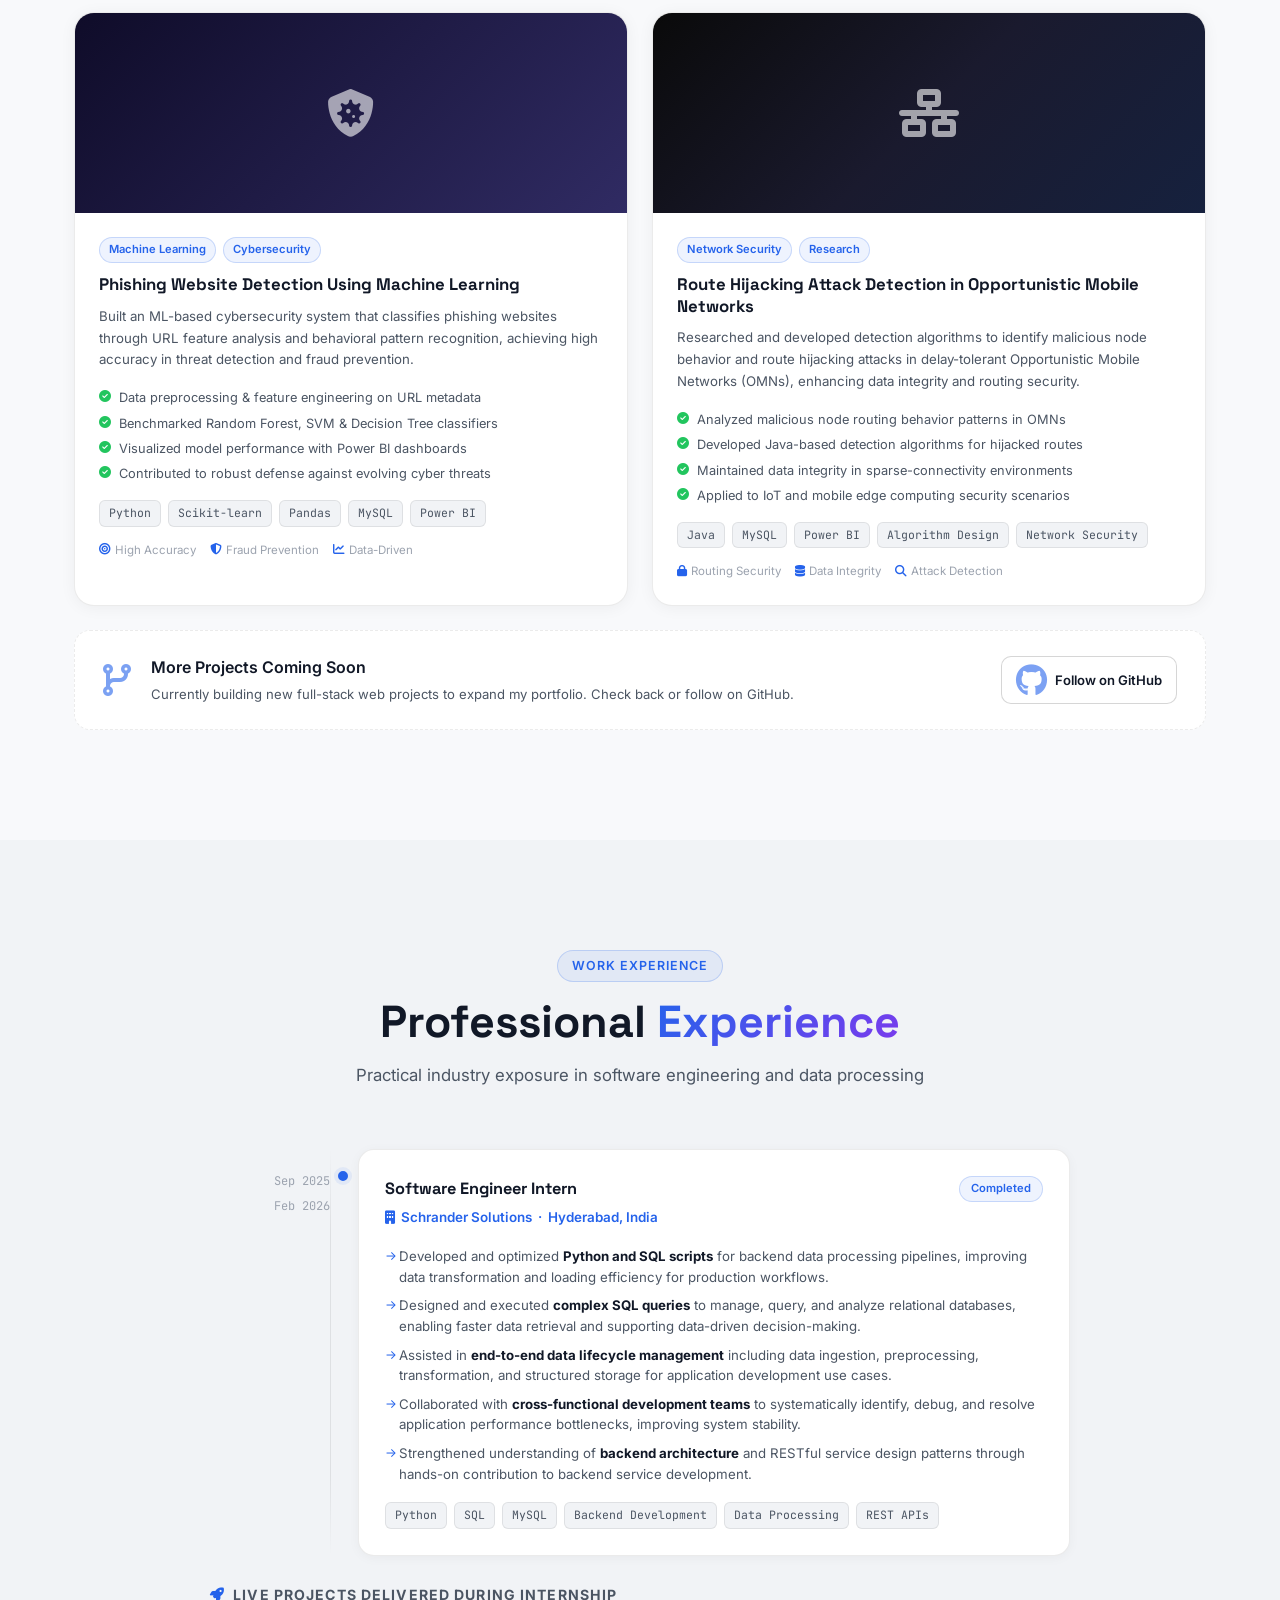
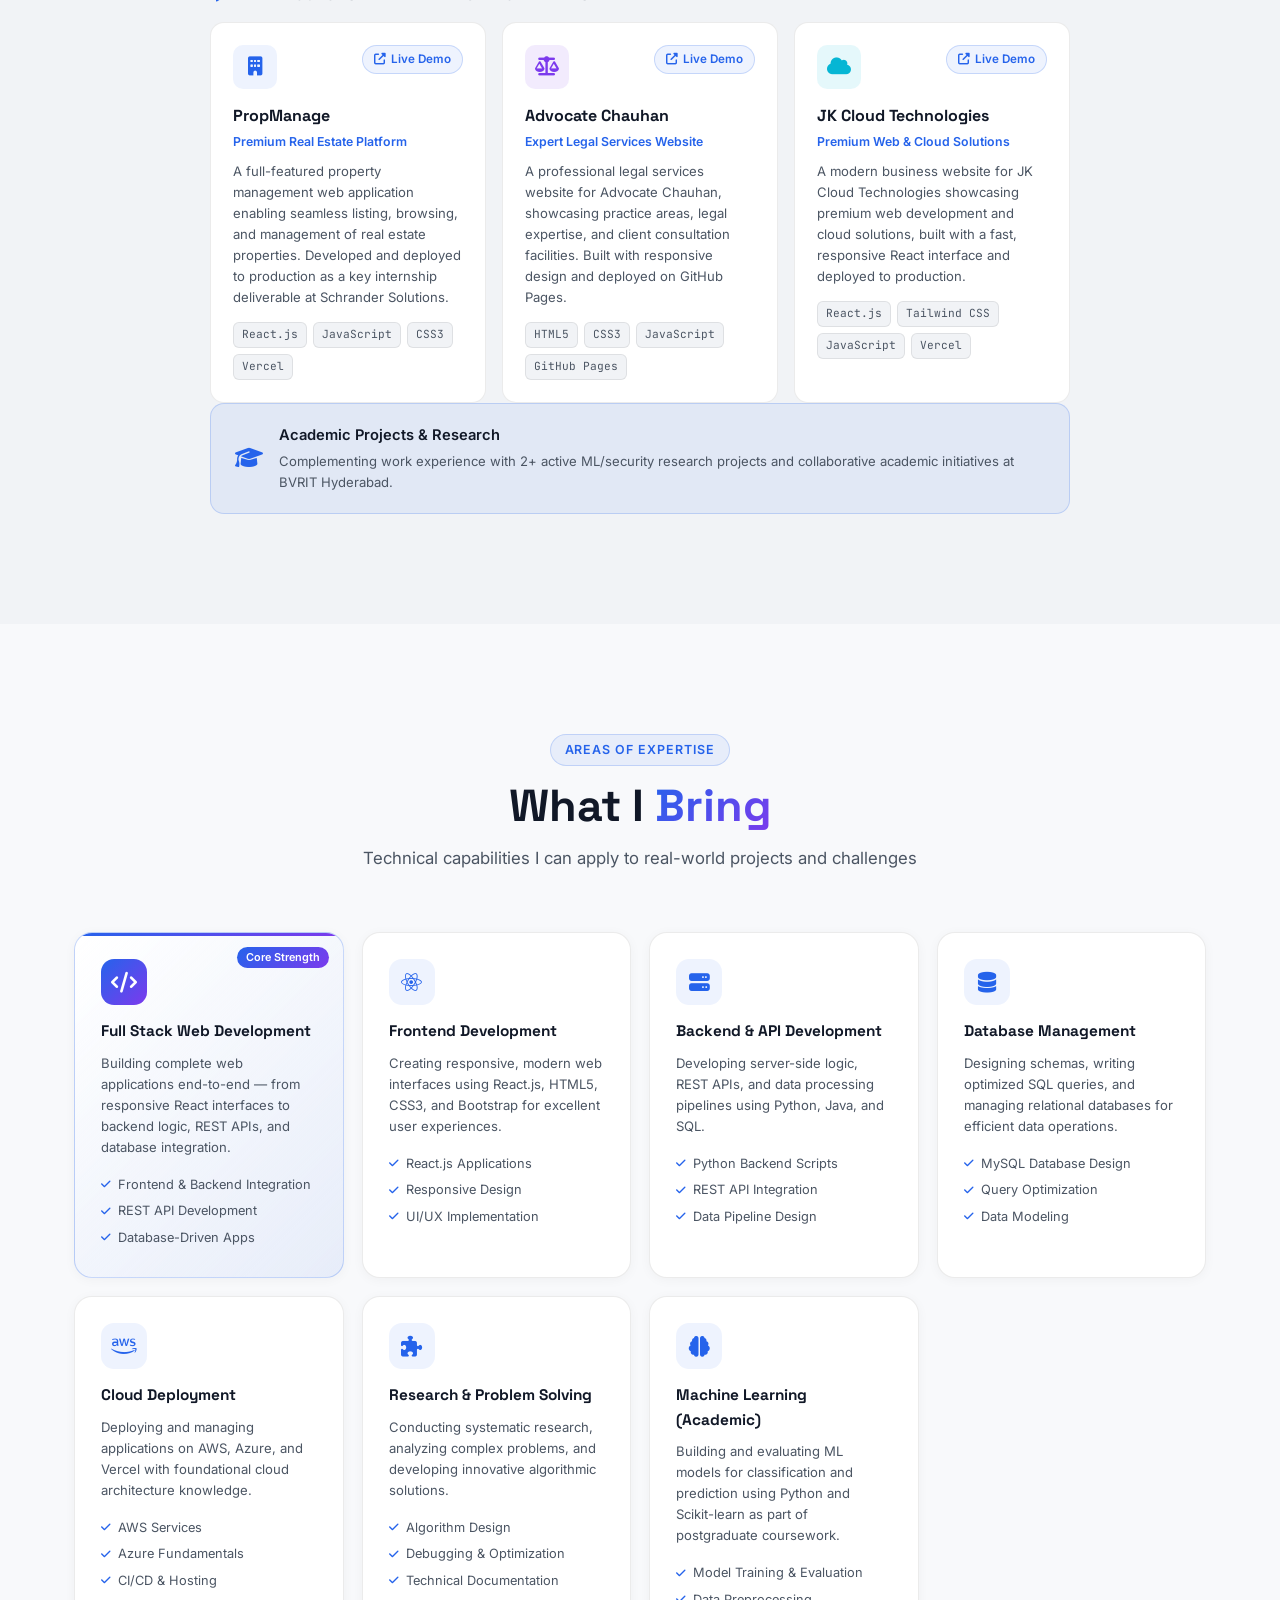
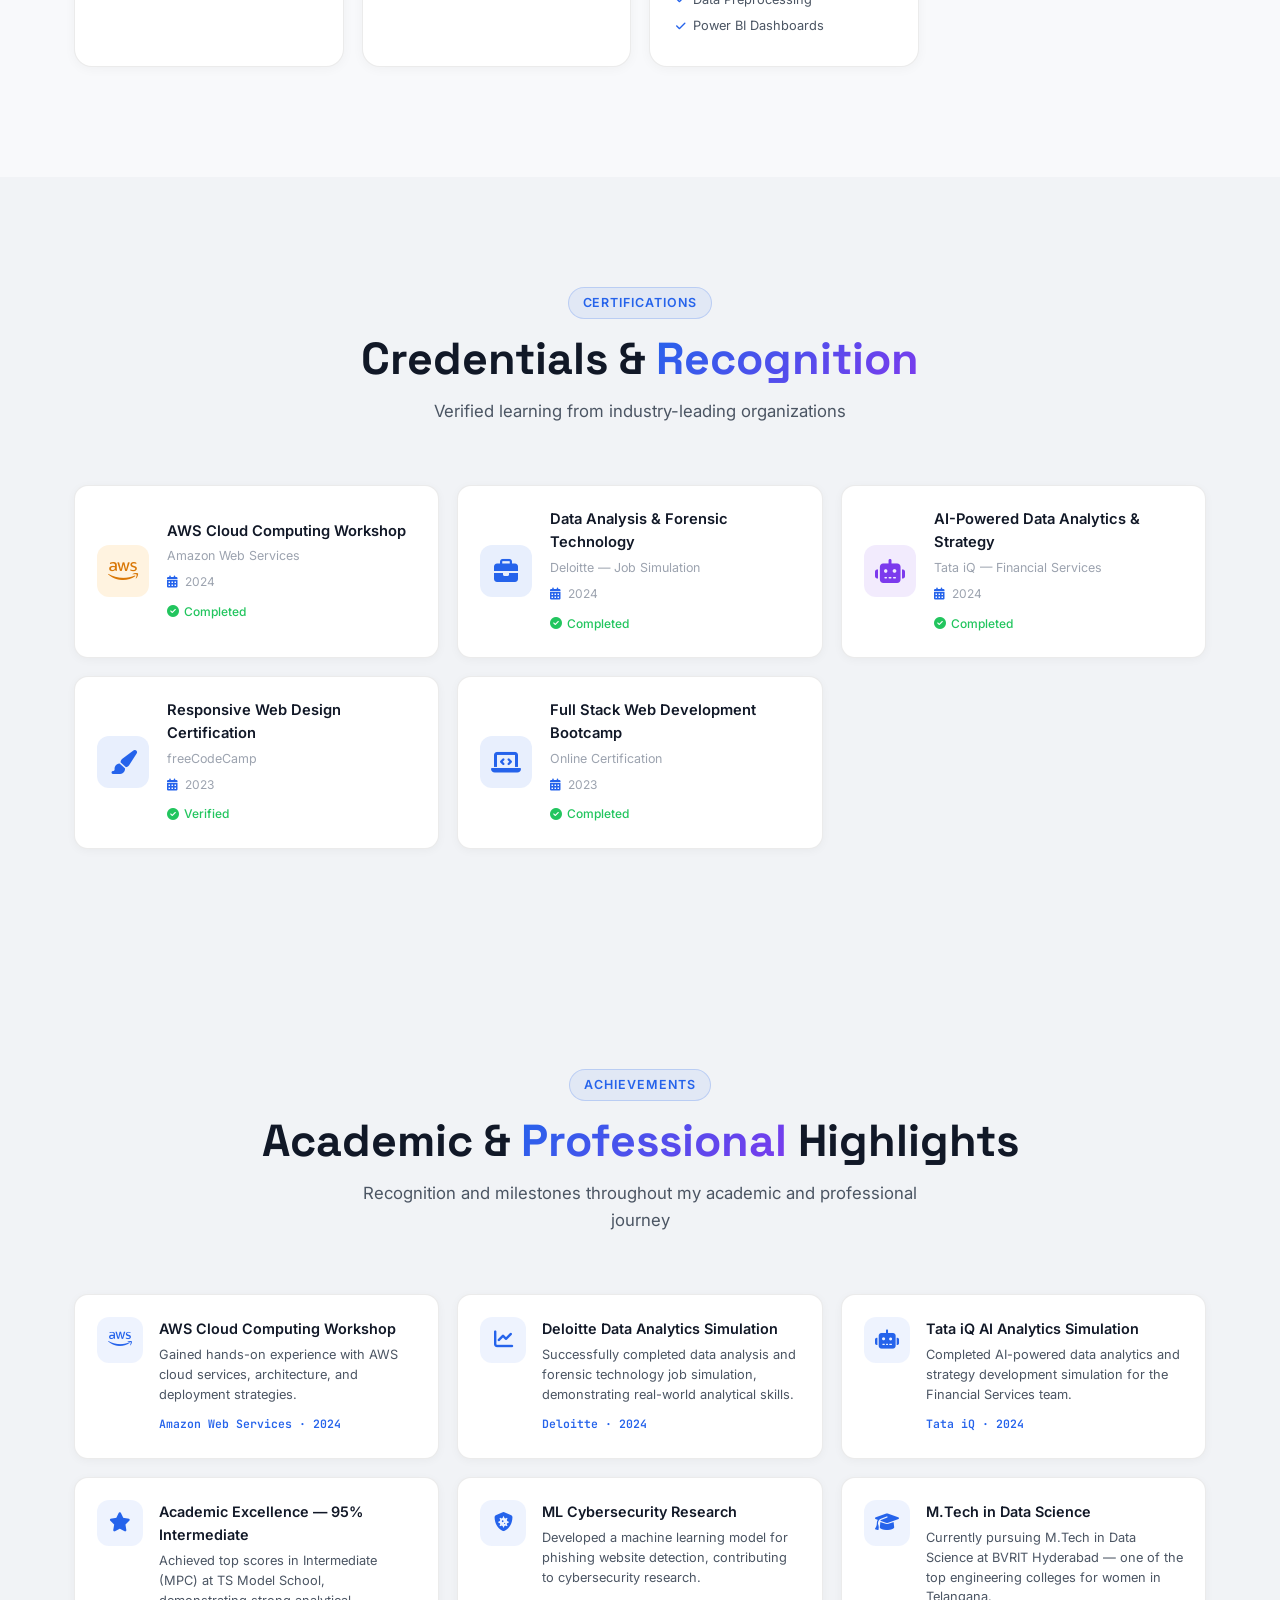
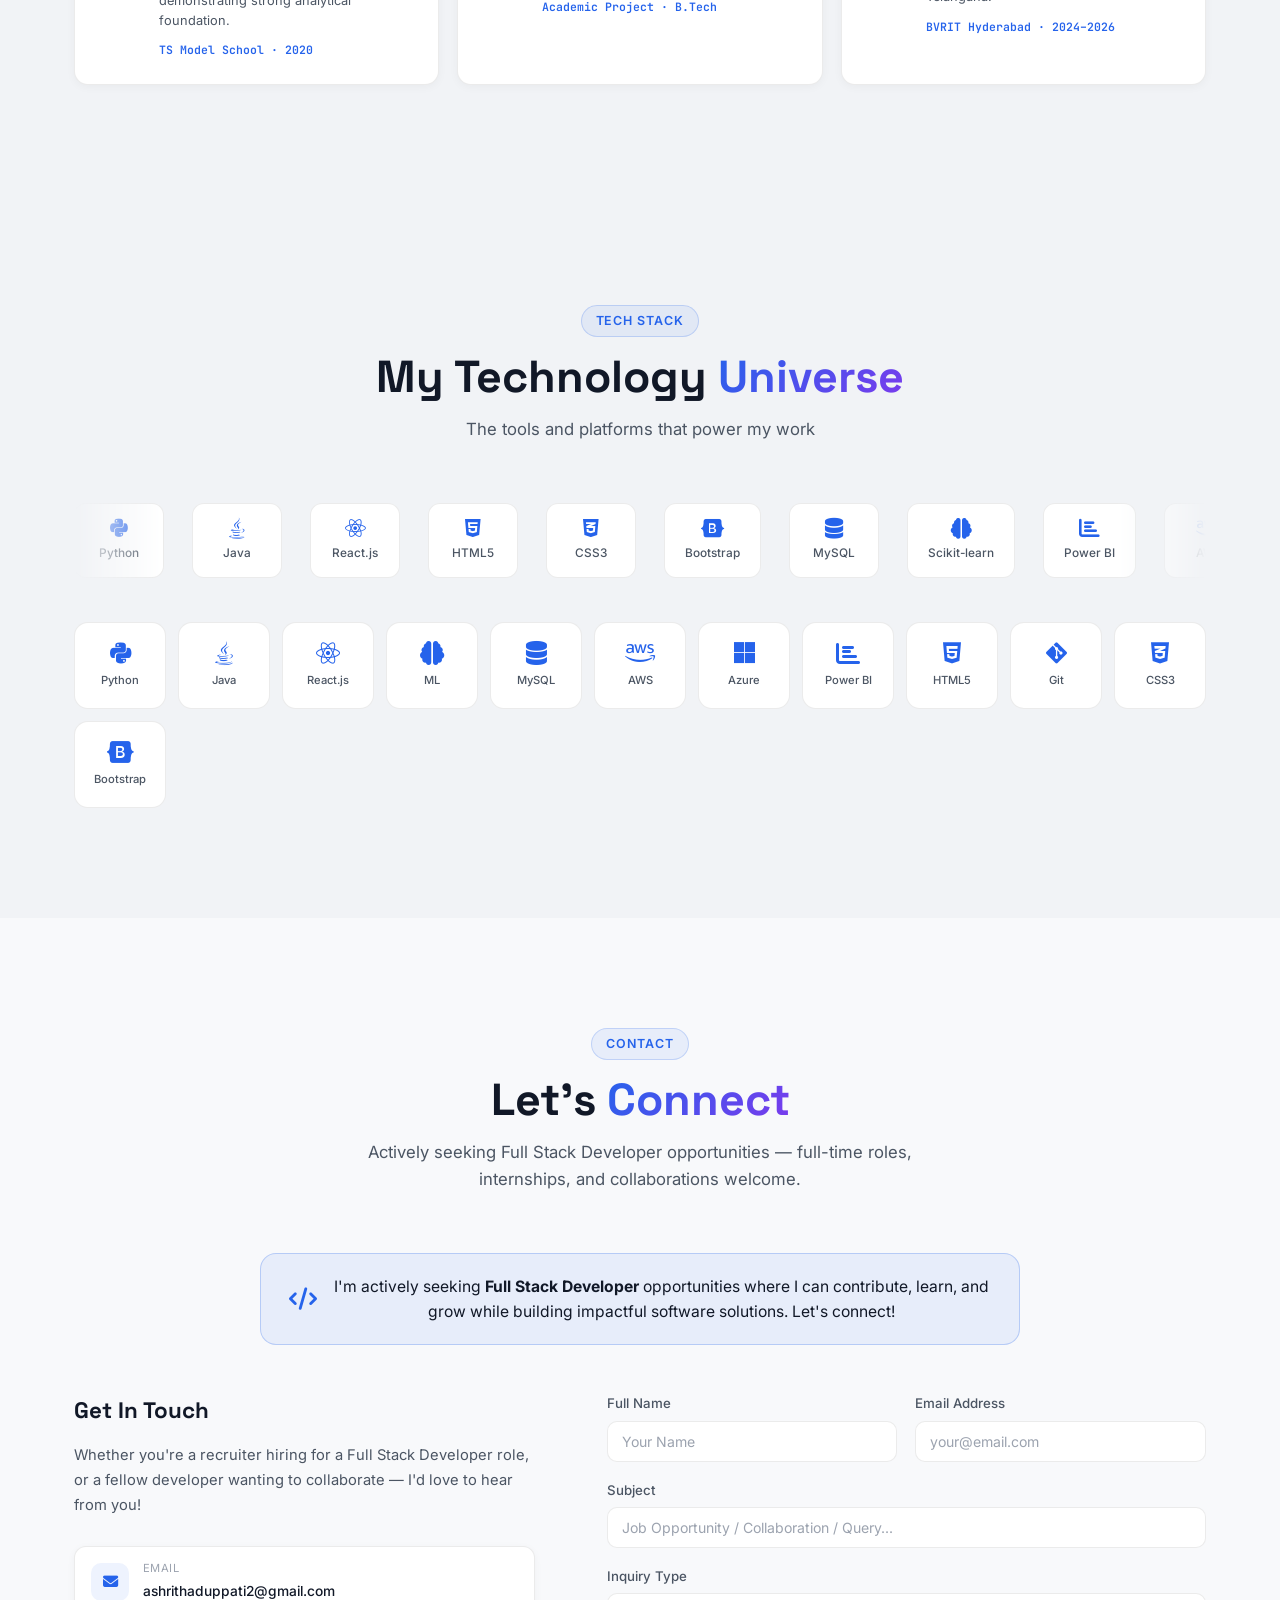
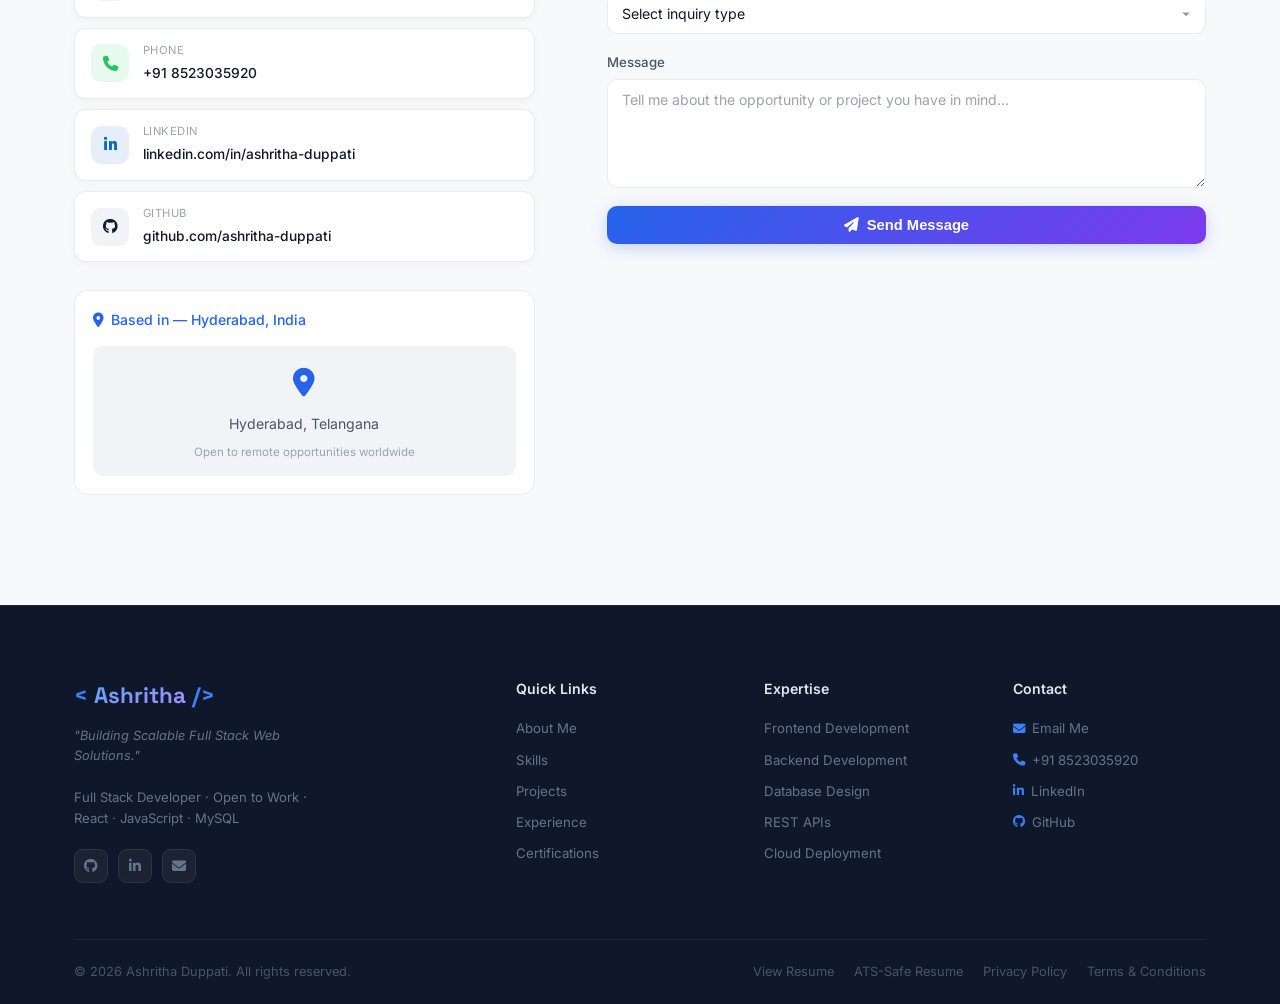
==== commit 24d4971d: "Address resume review: dedupe content, strengthen bullets, add ATS-safe copy Remove Achievements sec" ====
--- a/index.html
+++ b/index.html
@@ -1243,6 +1243,7 @@
         <p>© 2026 Ashritha Duppati. All rights reserved.</p>
         <div class="footer-links">
           <a href="resume.html" target="_blank">View Resume</a>
+          <a href="resume-ats.html" target="_blank">ATS-Safe Resume</a>
           <a href="#contact">Privacy Policy</a>
           <a href="#contact">Terms &amp; Conditions</a>
         </div>
--- a/css/style.css
+++ b/css/style.css
@@ -797,7 +797,7 @@
 .footer-col a:hover { color: #60a5fa; padding-left: 3px; }
 .footer-bottom { border-top: 1px solid rgba(255,255,255,0.06); padding: 22px 0; display: flex; justify-content: space-between; align-items: center; flex-wrap: wrap; gap: 14px; }
 .footer-bottom p { font-size: 0.8rem; color: #475569; }
-.footer-links { display: flex; gap: 20px; }
+.footer-links { display: flex; gap: 12px 20px; flex-wrap: wrap; }
 .footer-links a { font-size: 0.8rem; color: #475569; text-decoration: none; transition: var(--transition); }
 .footer-links a:hover { color: #60a5fa; }
 
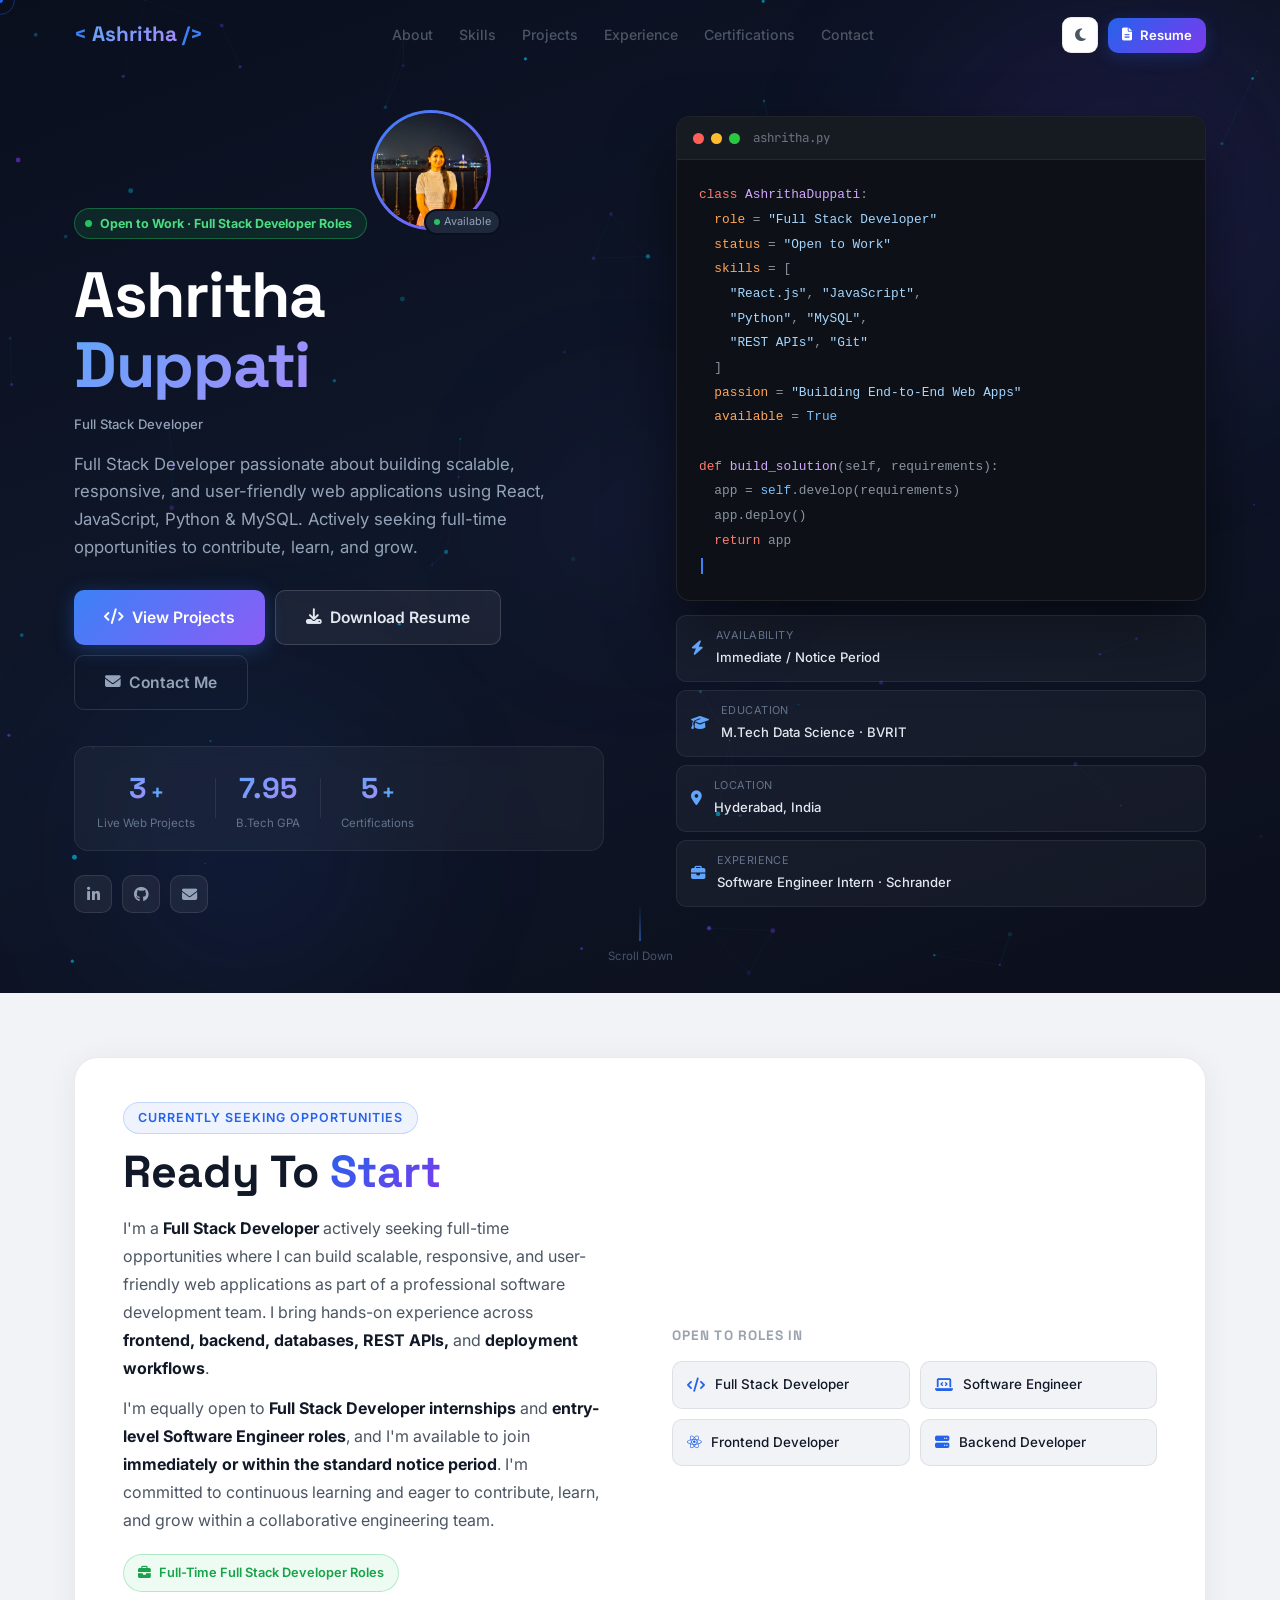
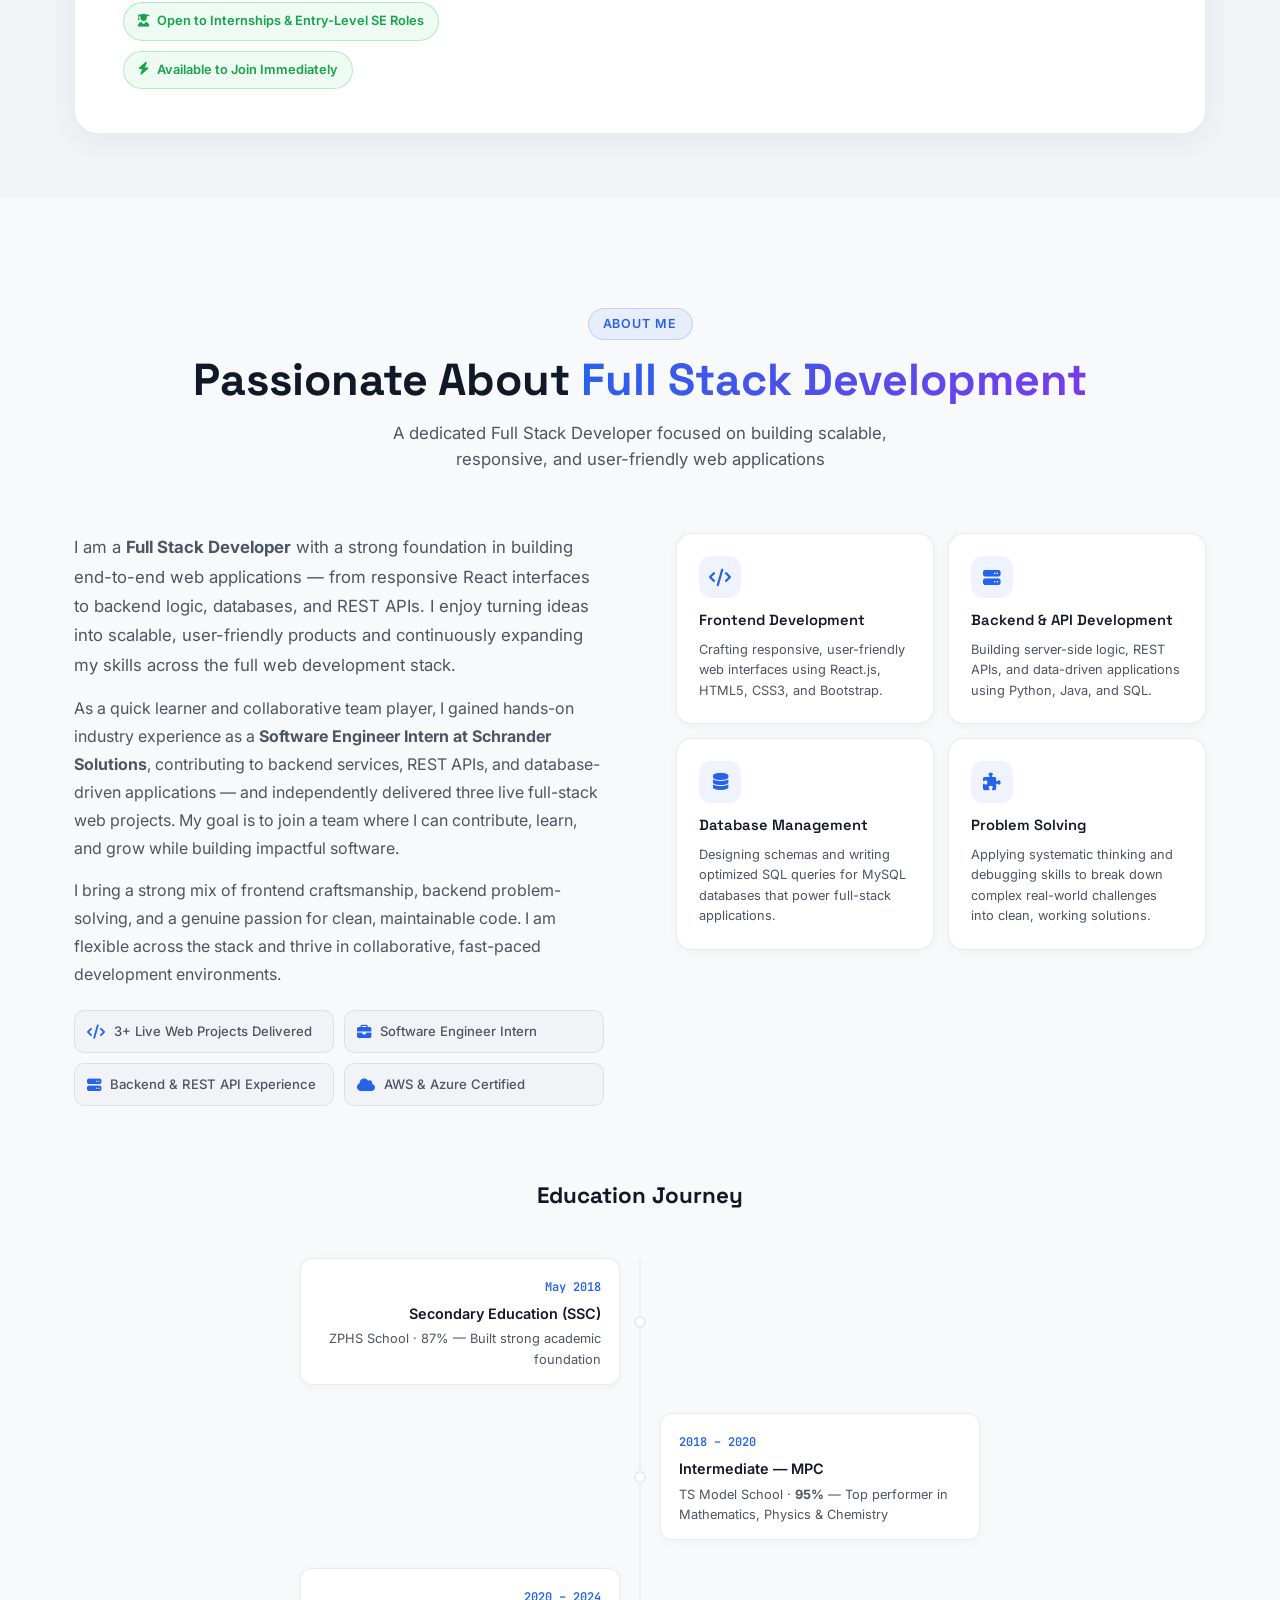
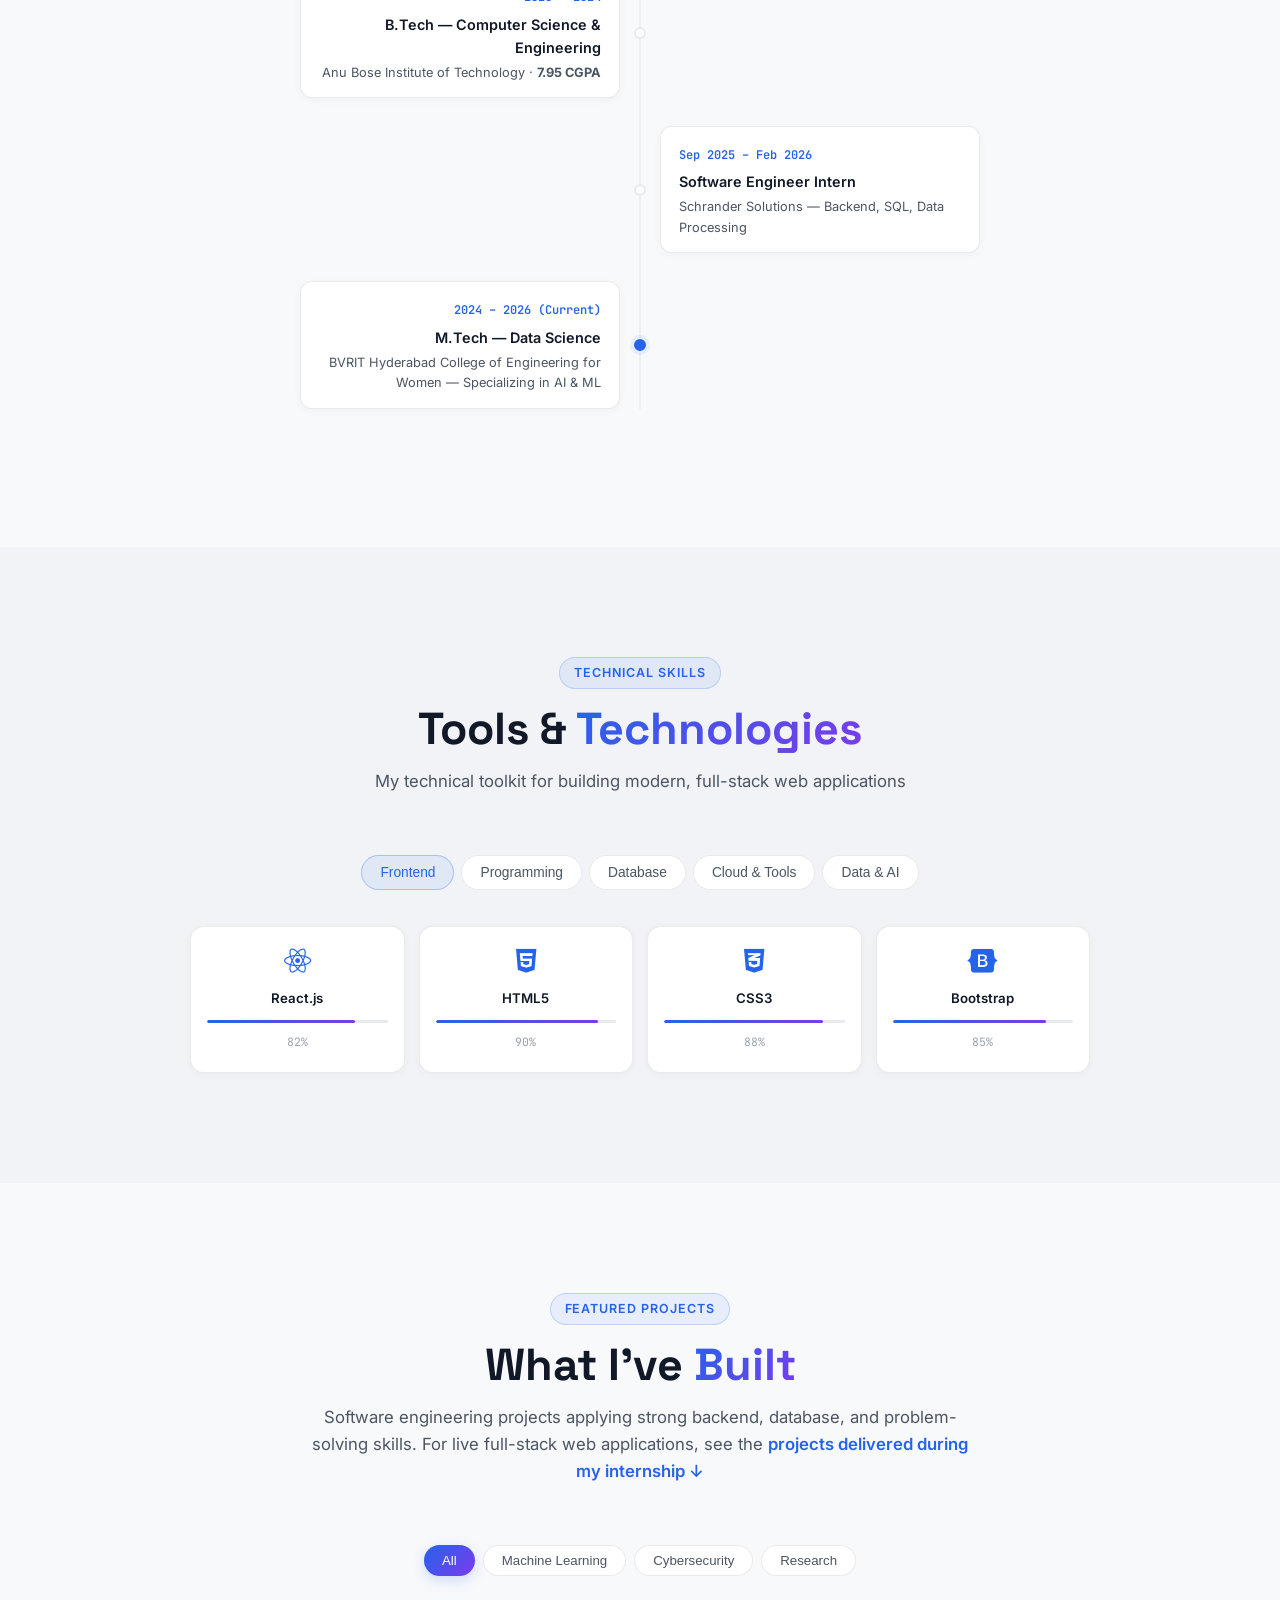
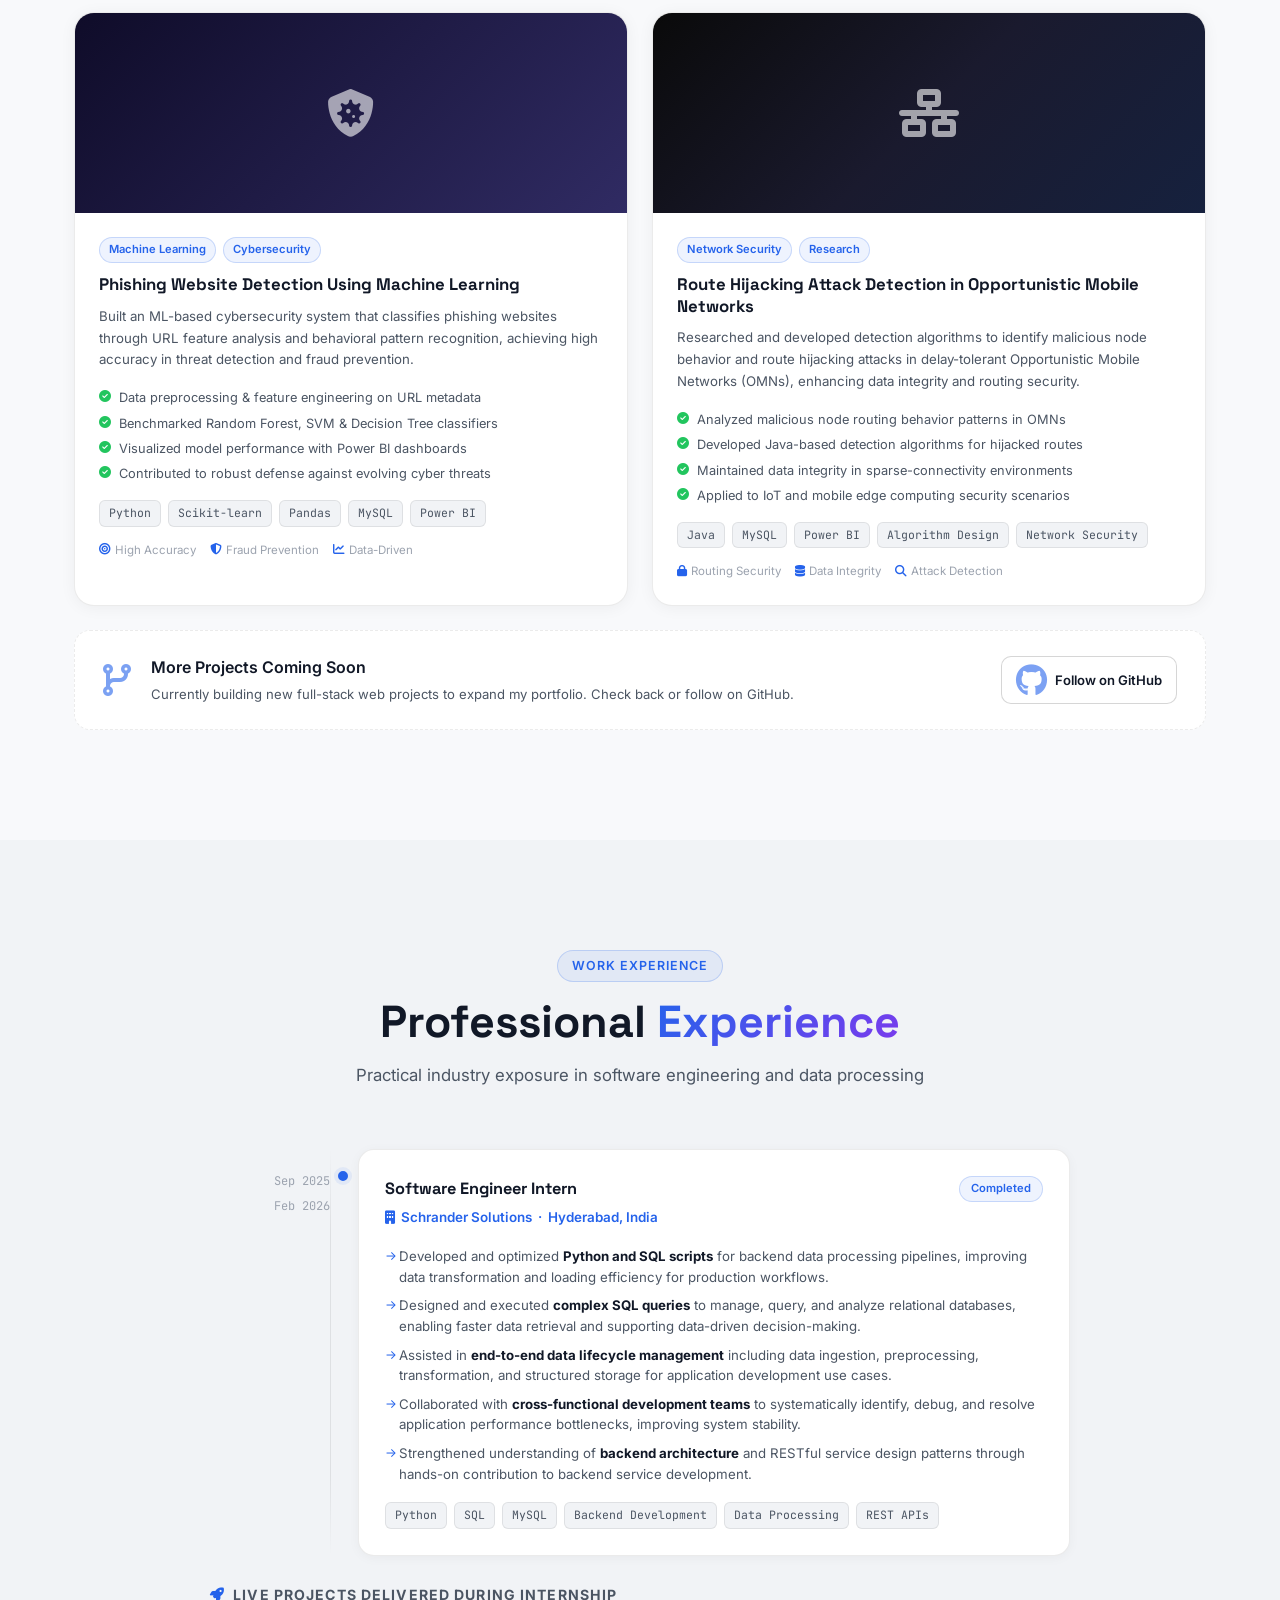
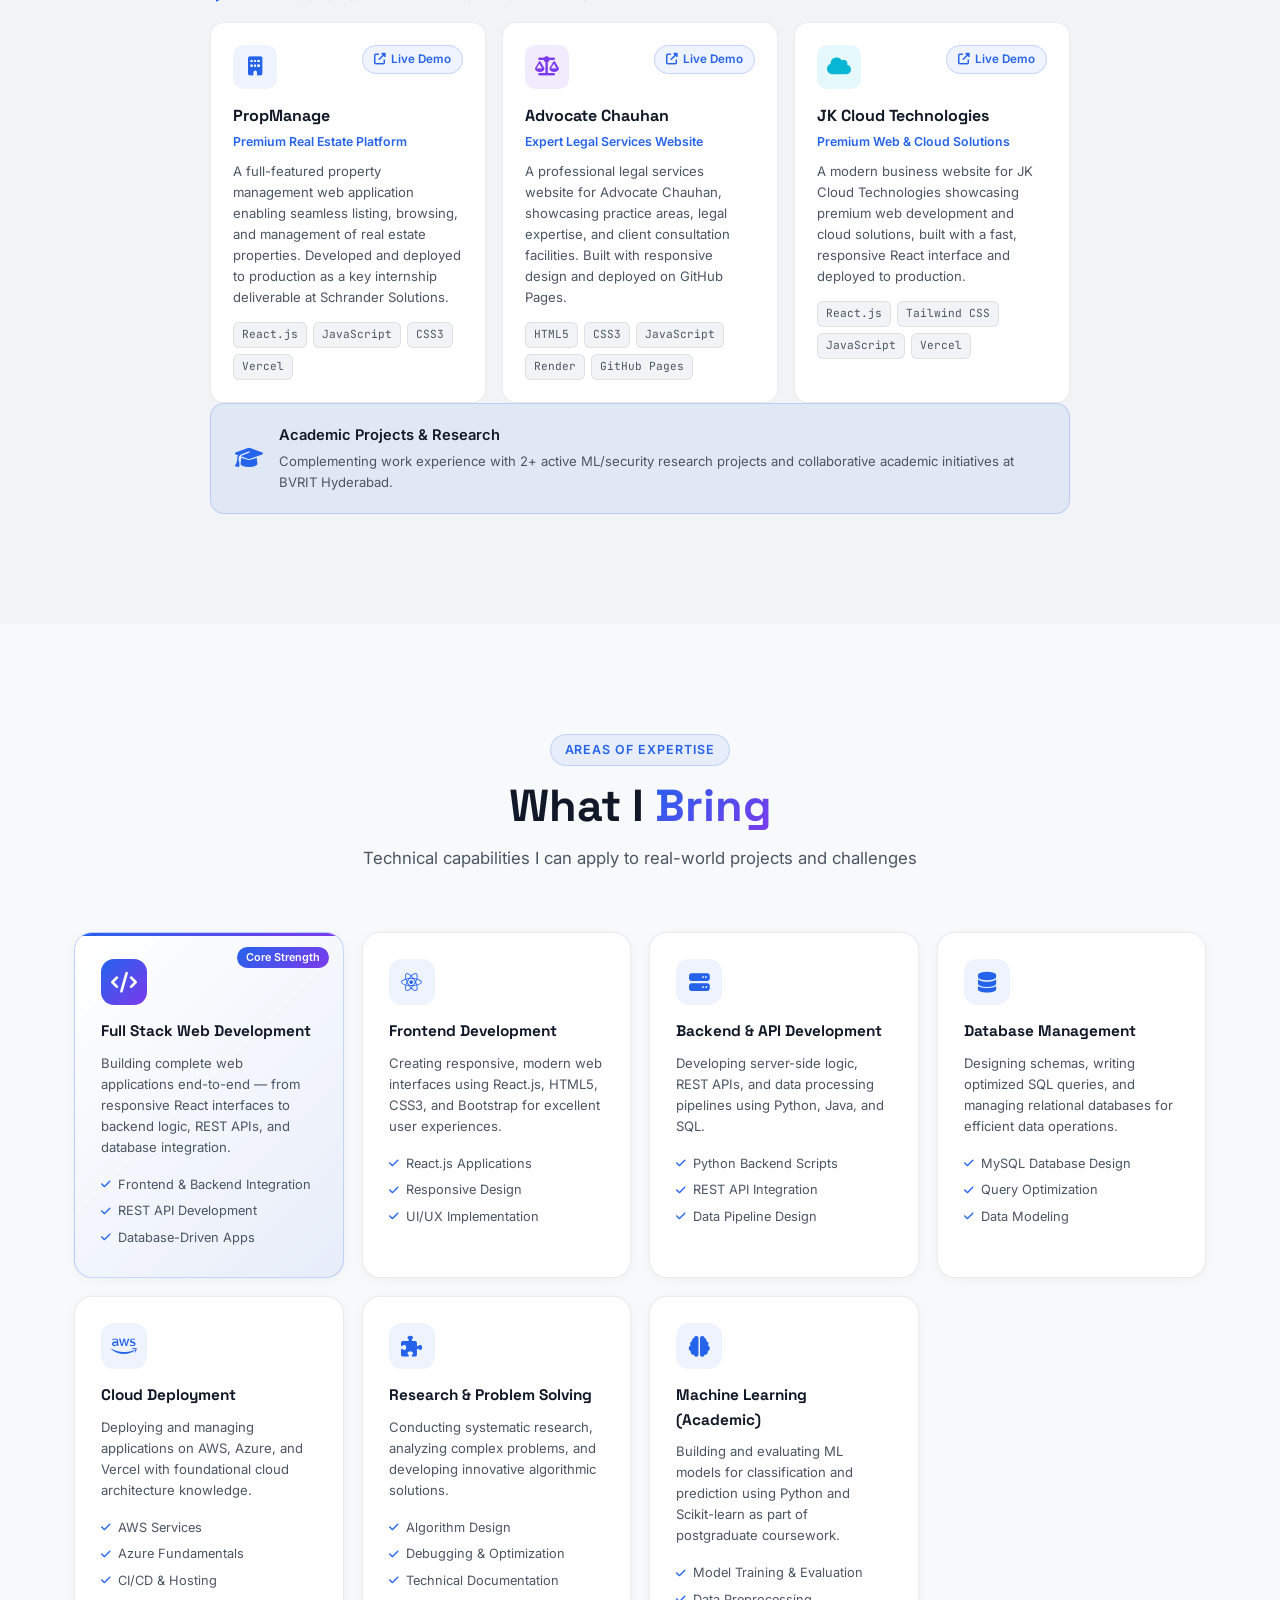
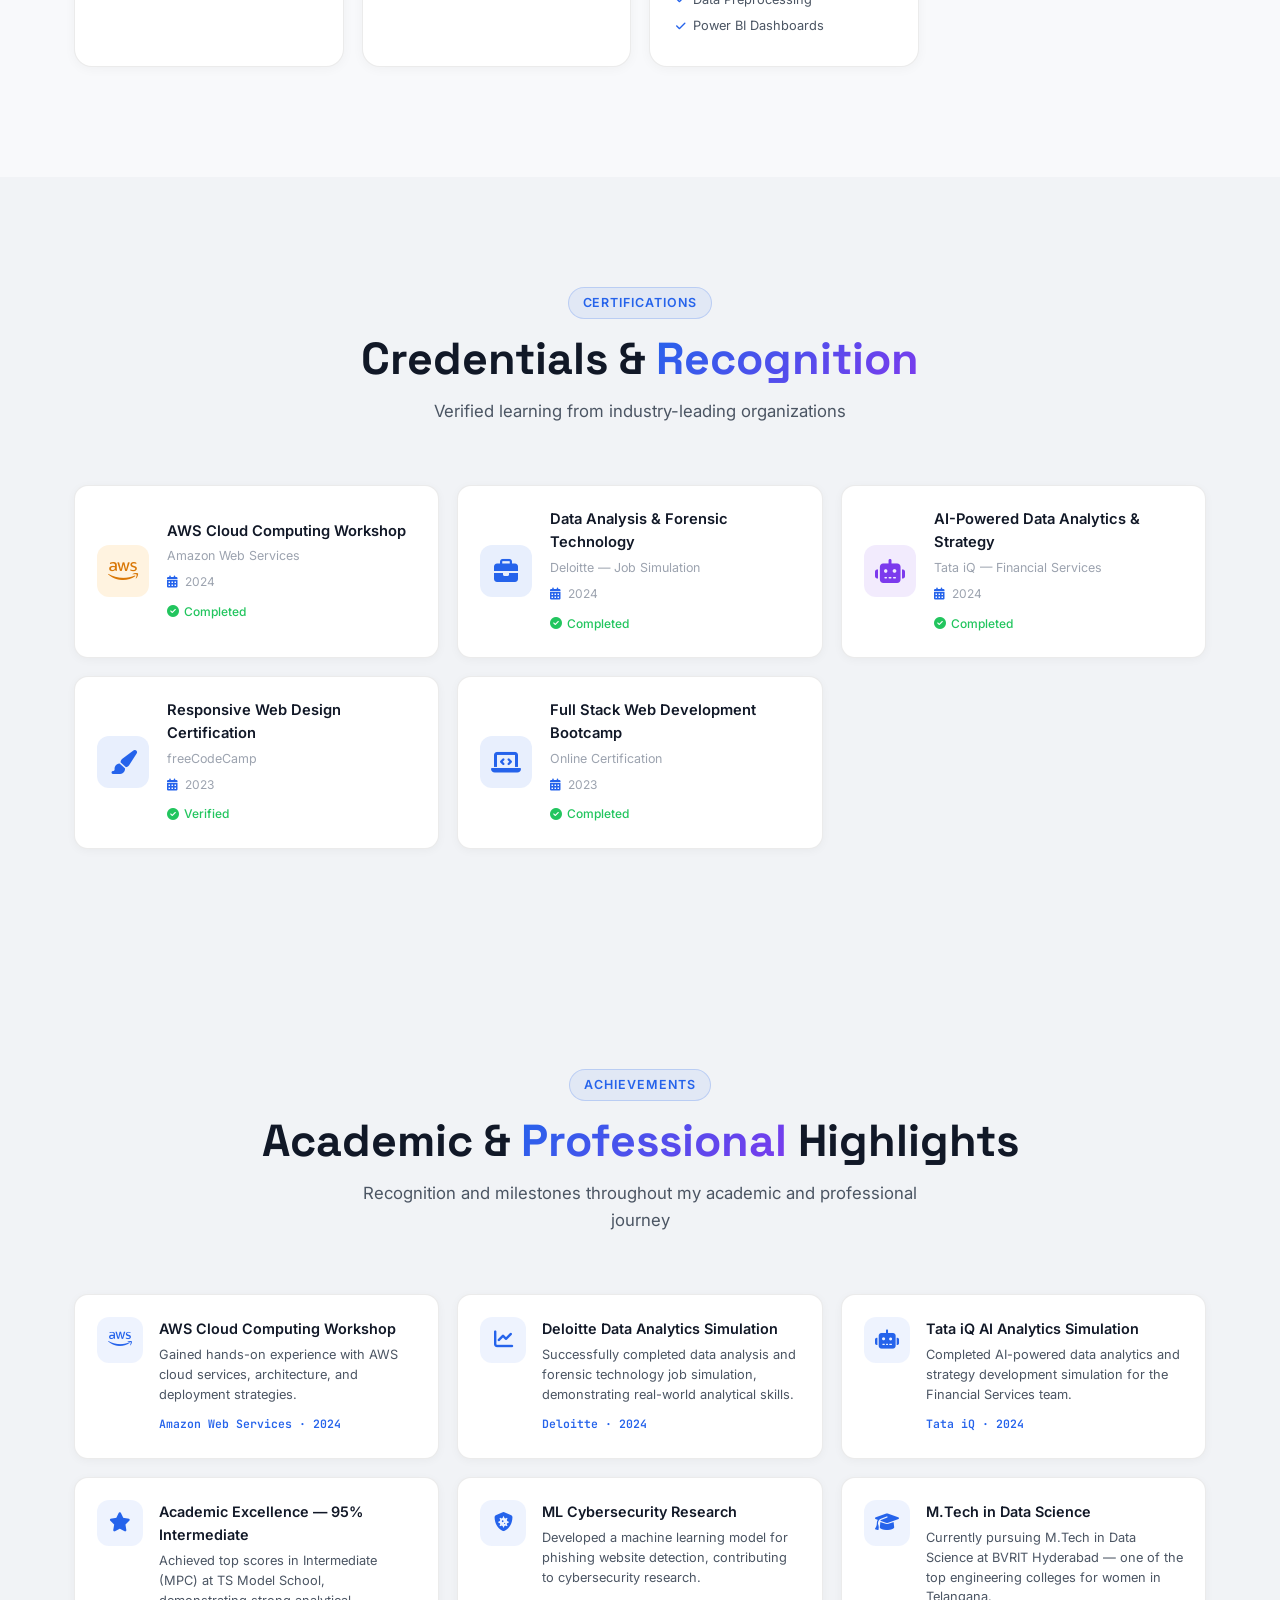
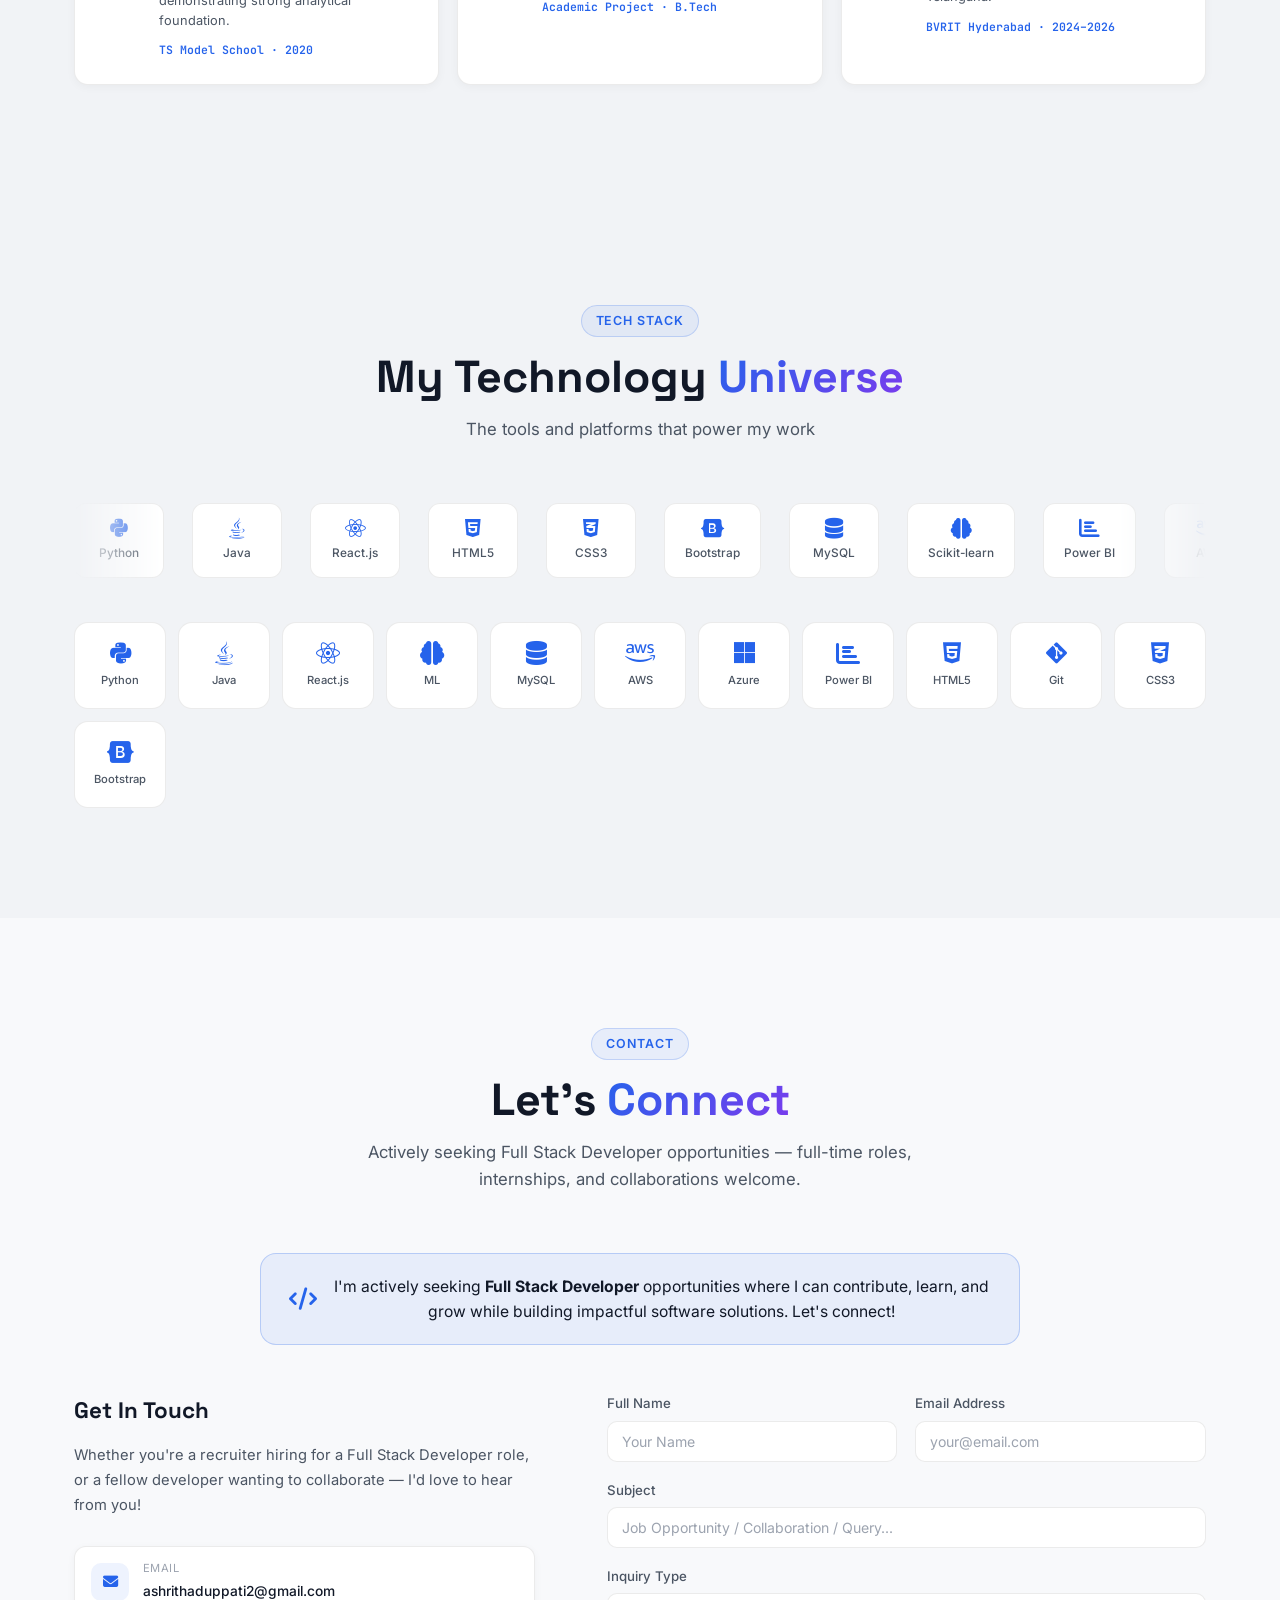
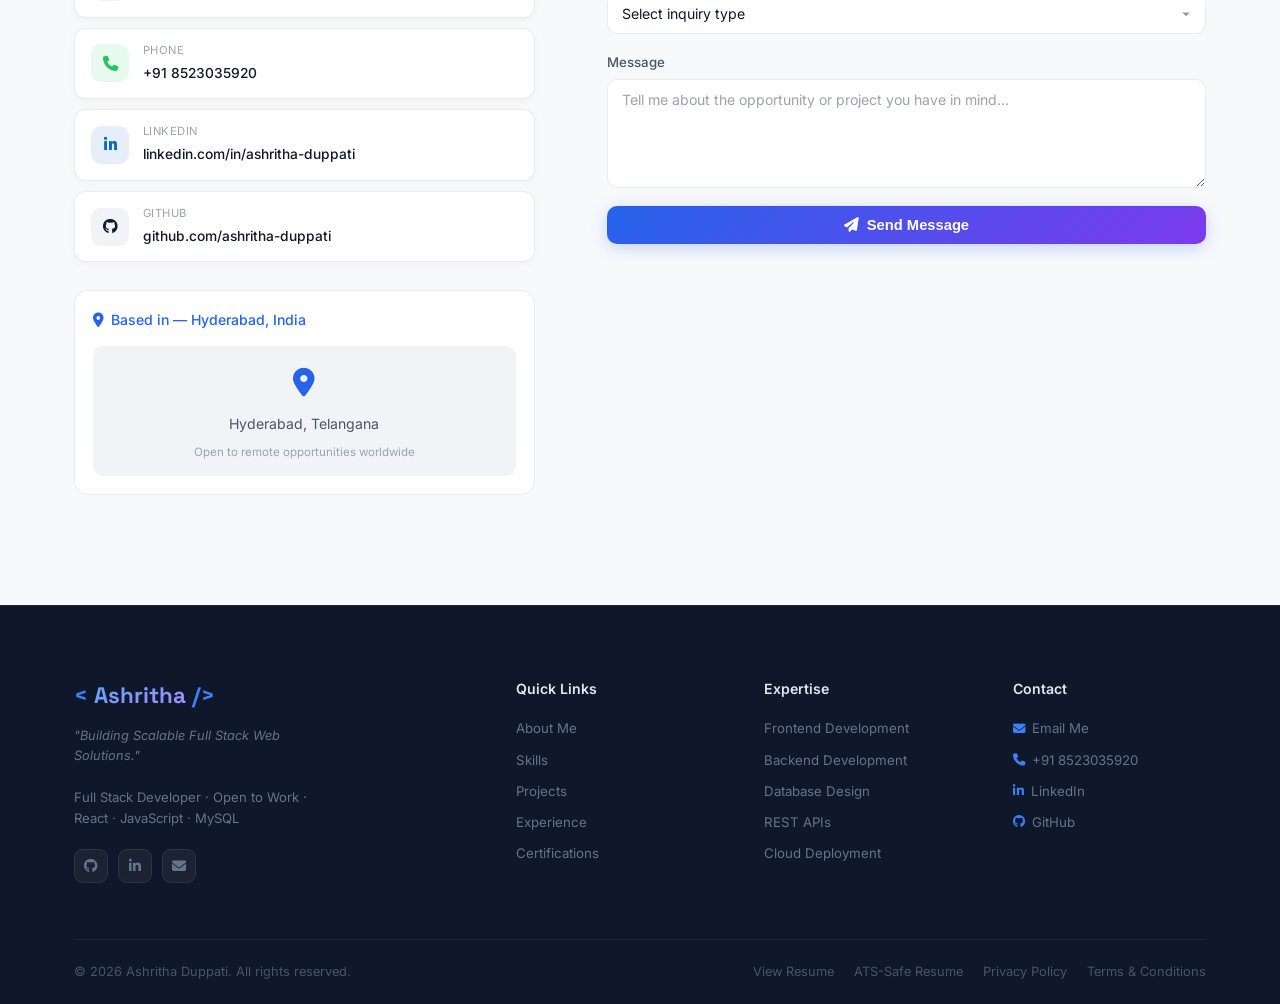
==== commit 7e082ba1: "do" ====
--- a/index.html
+++ b/index.html
@@ -768,7 +768,7 @@
             <span class="internship-proj-sub">Expert Legal Services Website</span>
             <p class="internship-proj-desc">A professional legal services website for Advocate Chauhan, showcasing practice areas, legal expertise, and client consultation facilities. Built with responsive design and deployed on GitHub Pages.</p>
             <div class="internship-proj-tech">
-              <span>HTML5</span><span>CSS3</span><span>JavaScript</span><span>GitHub Pages</span>
+              <span>HTML5</span><span>CSS3</span><span>JavaScript</span><span>Render</span><span>GitHub Pages</span>
             </div>
           </div>
 
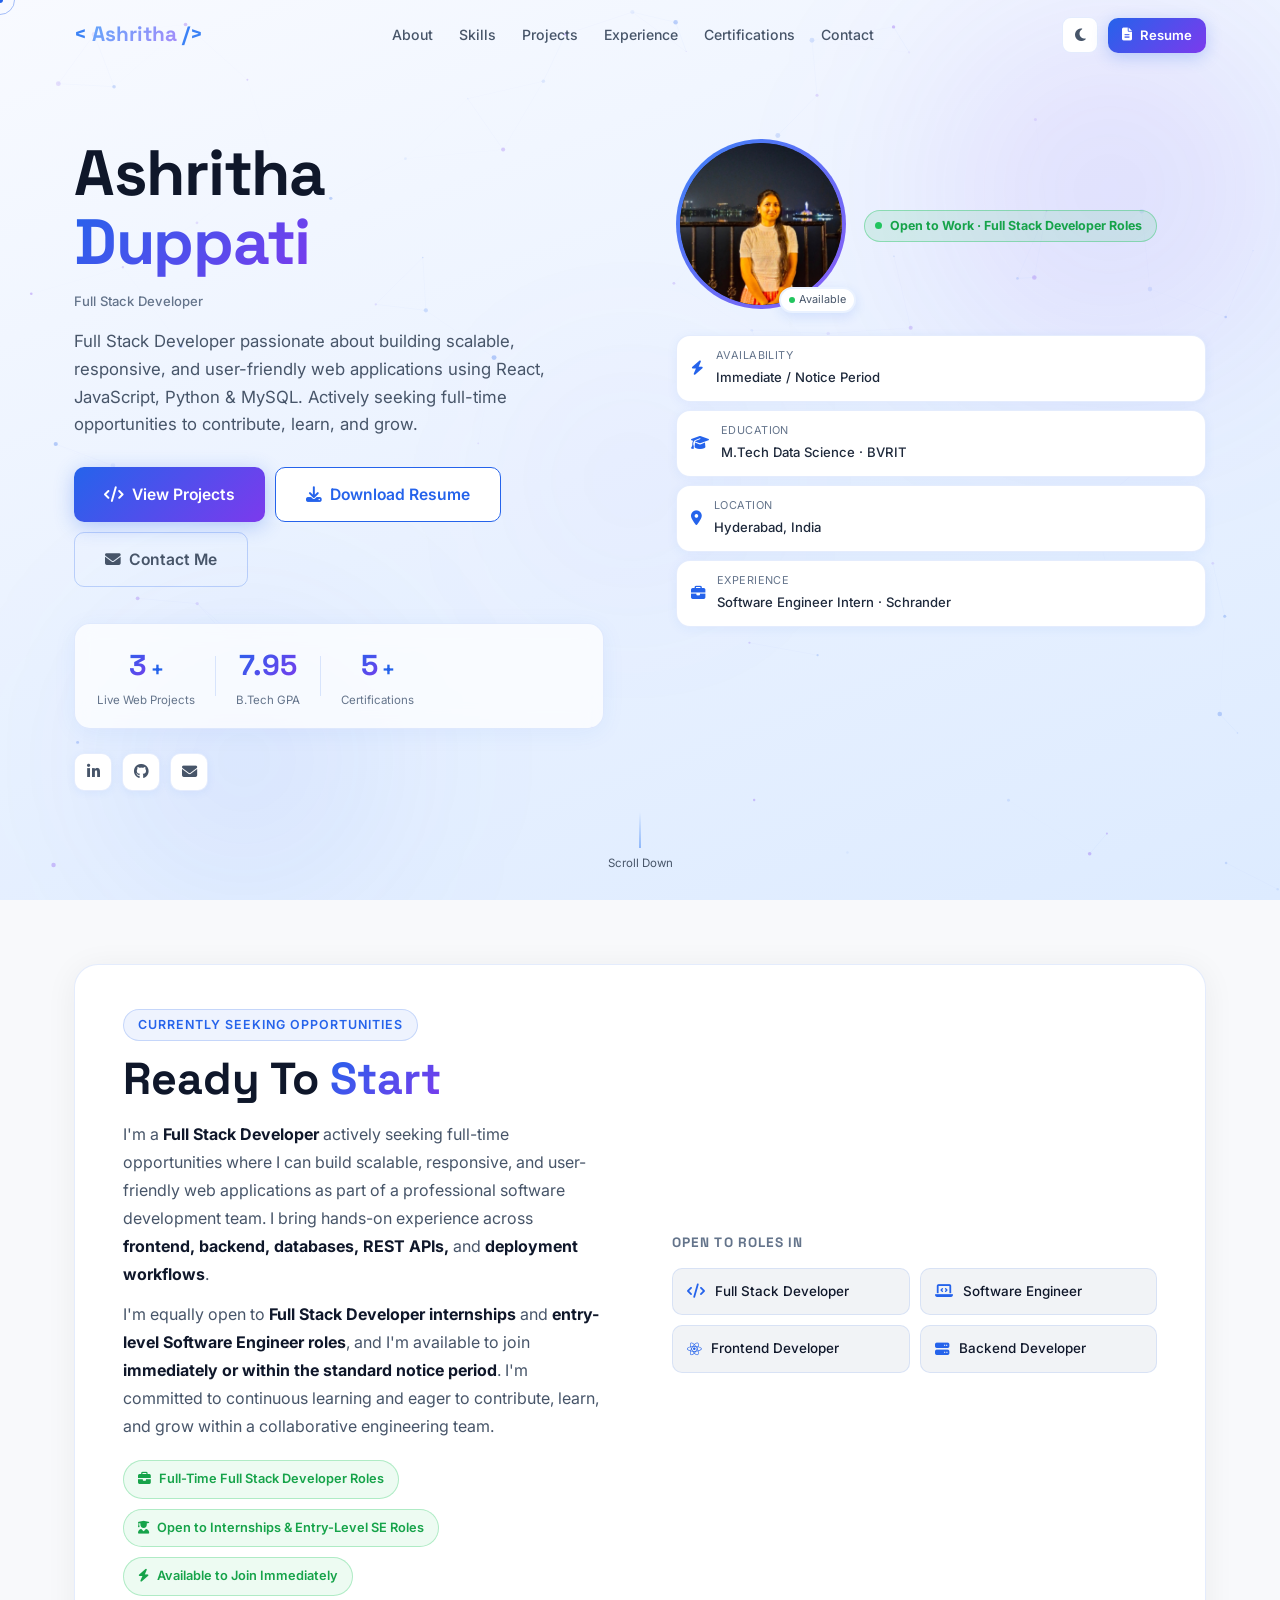
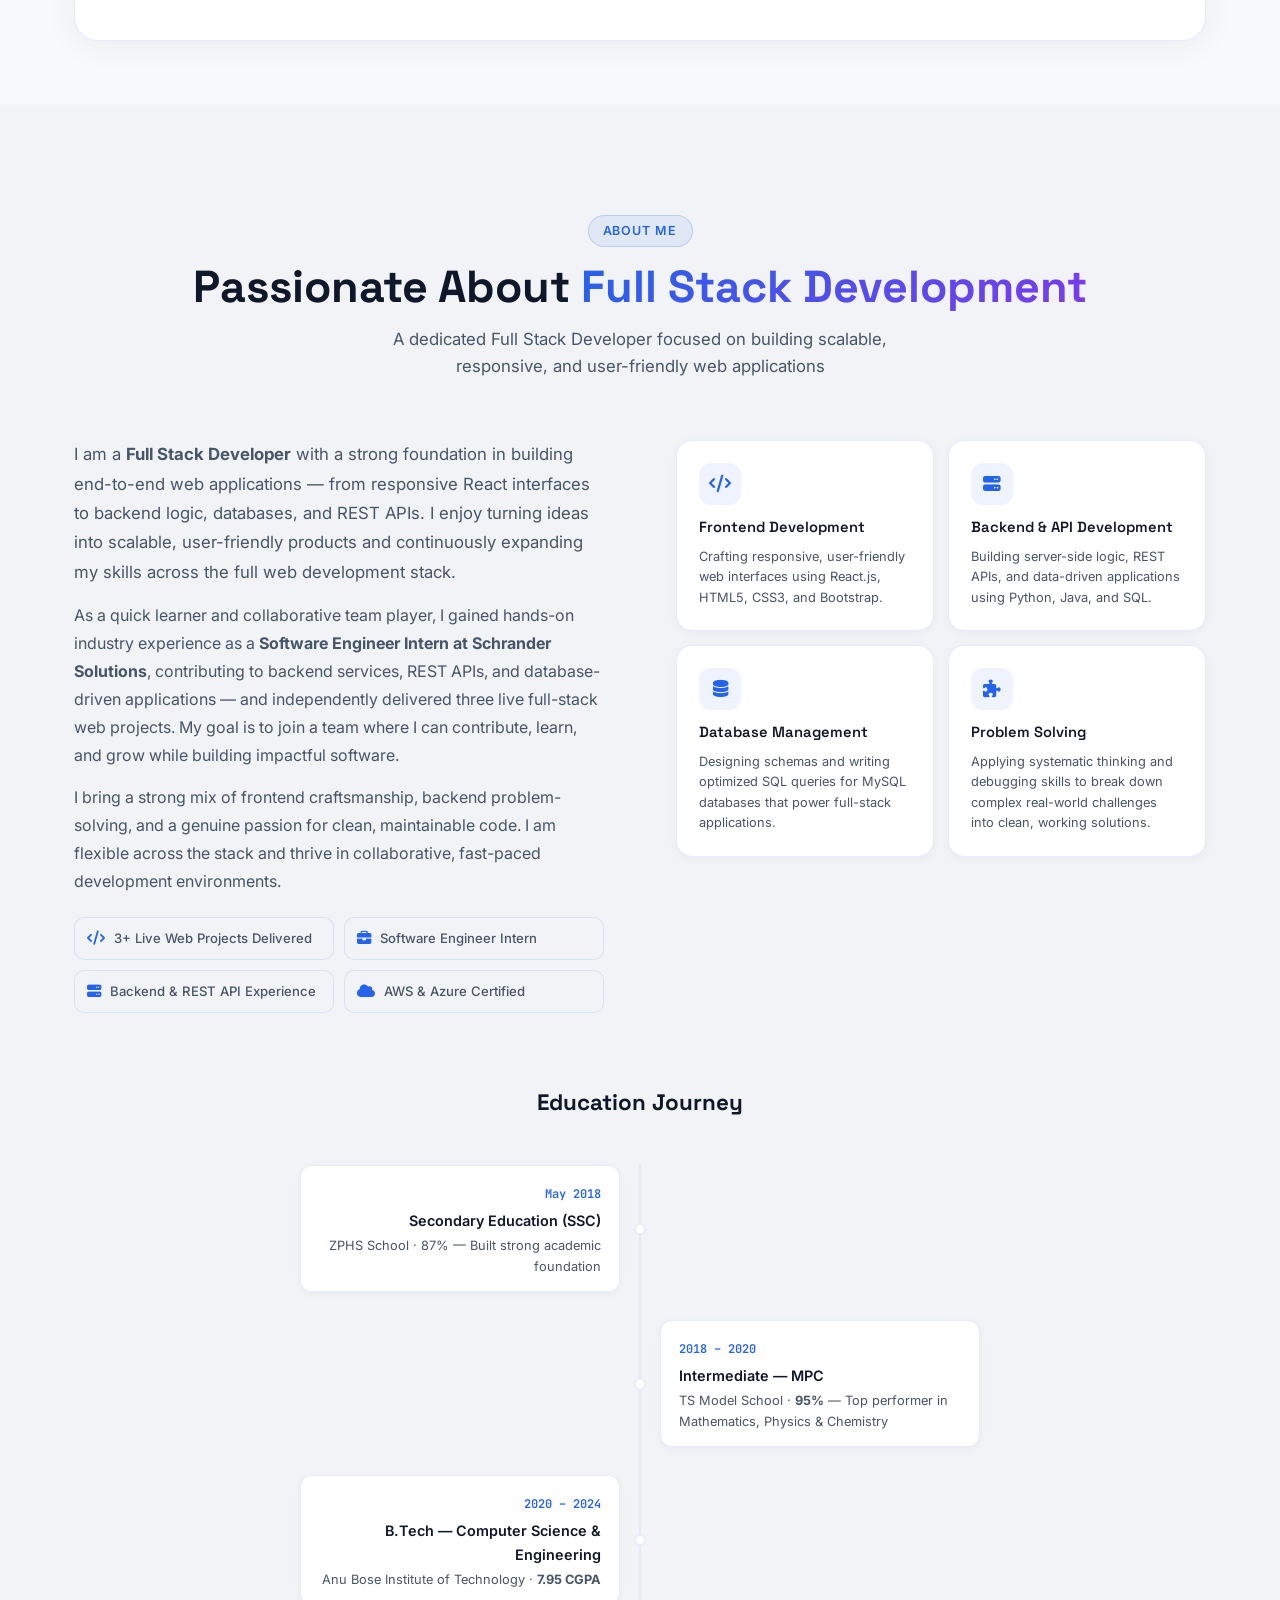
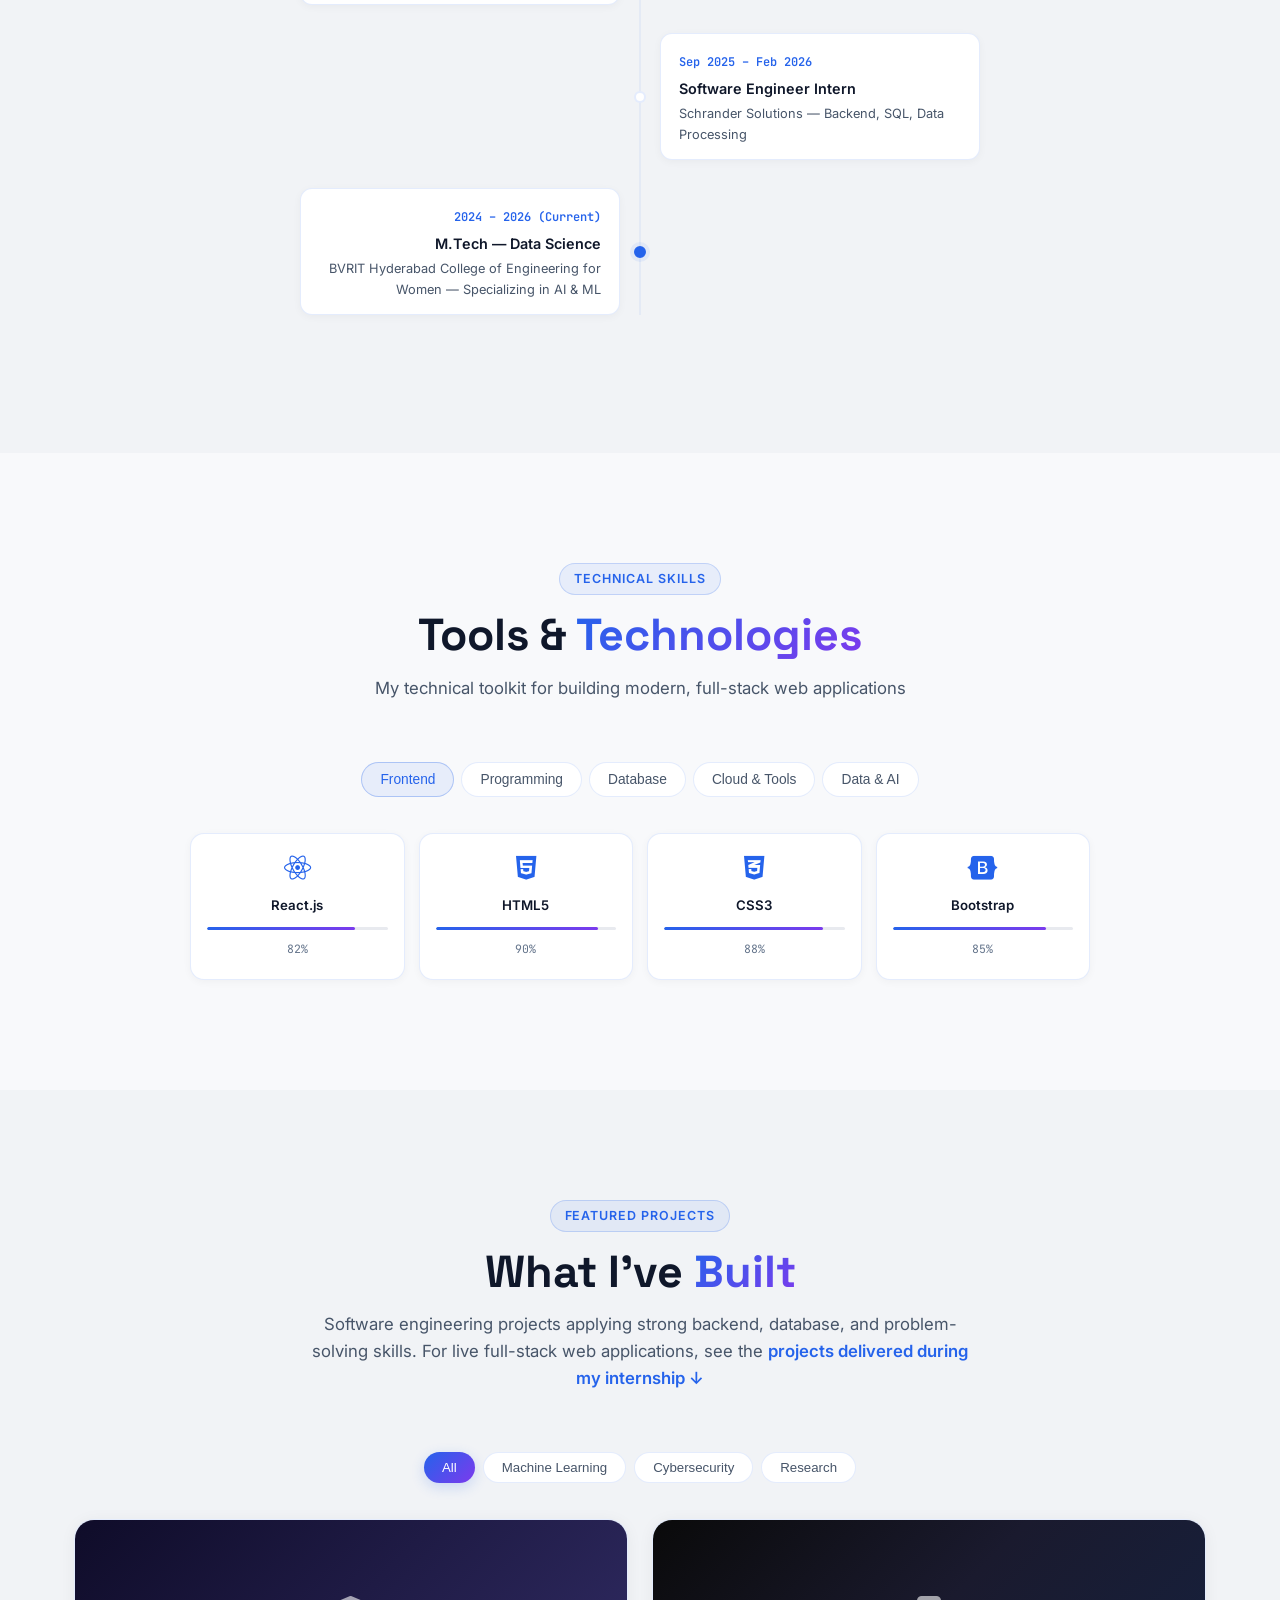
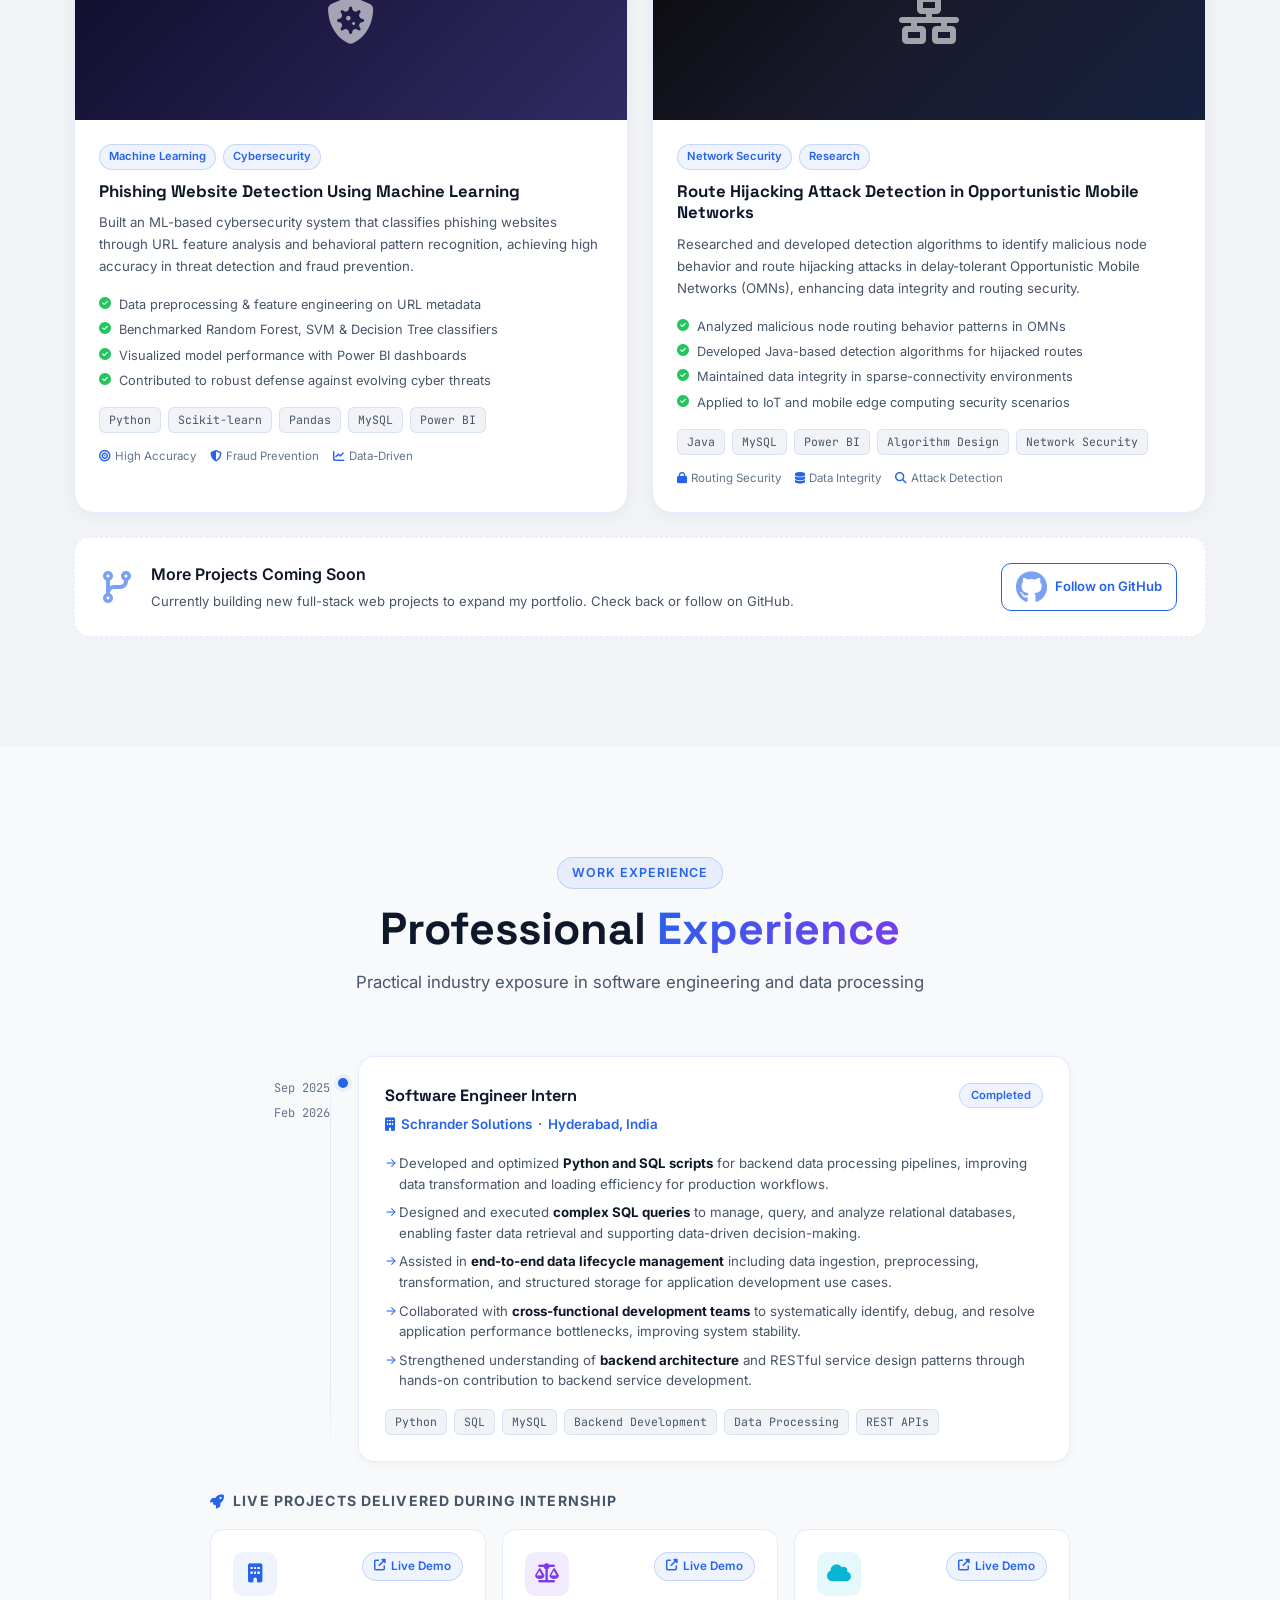
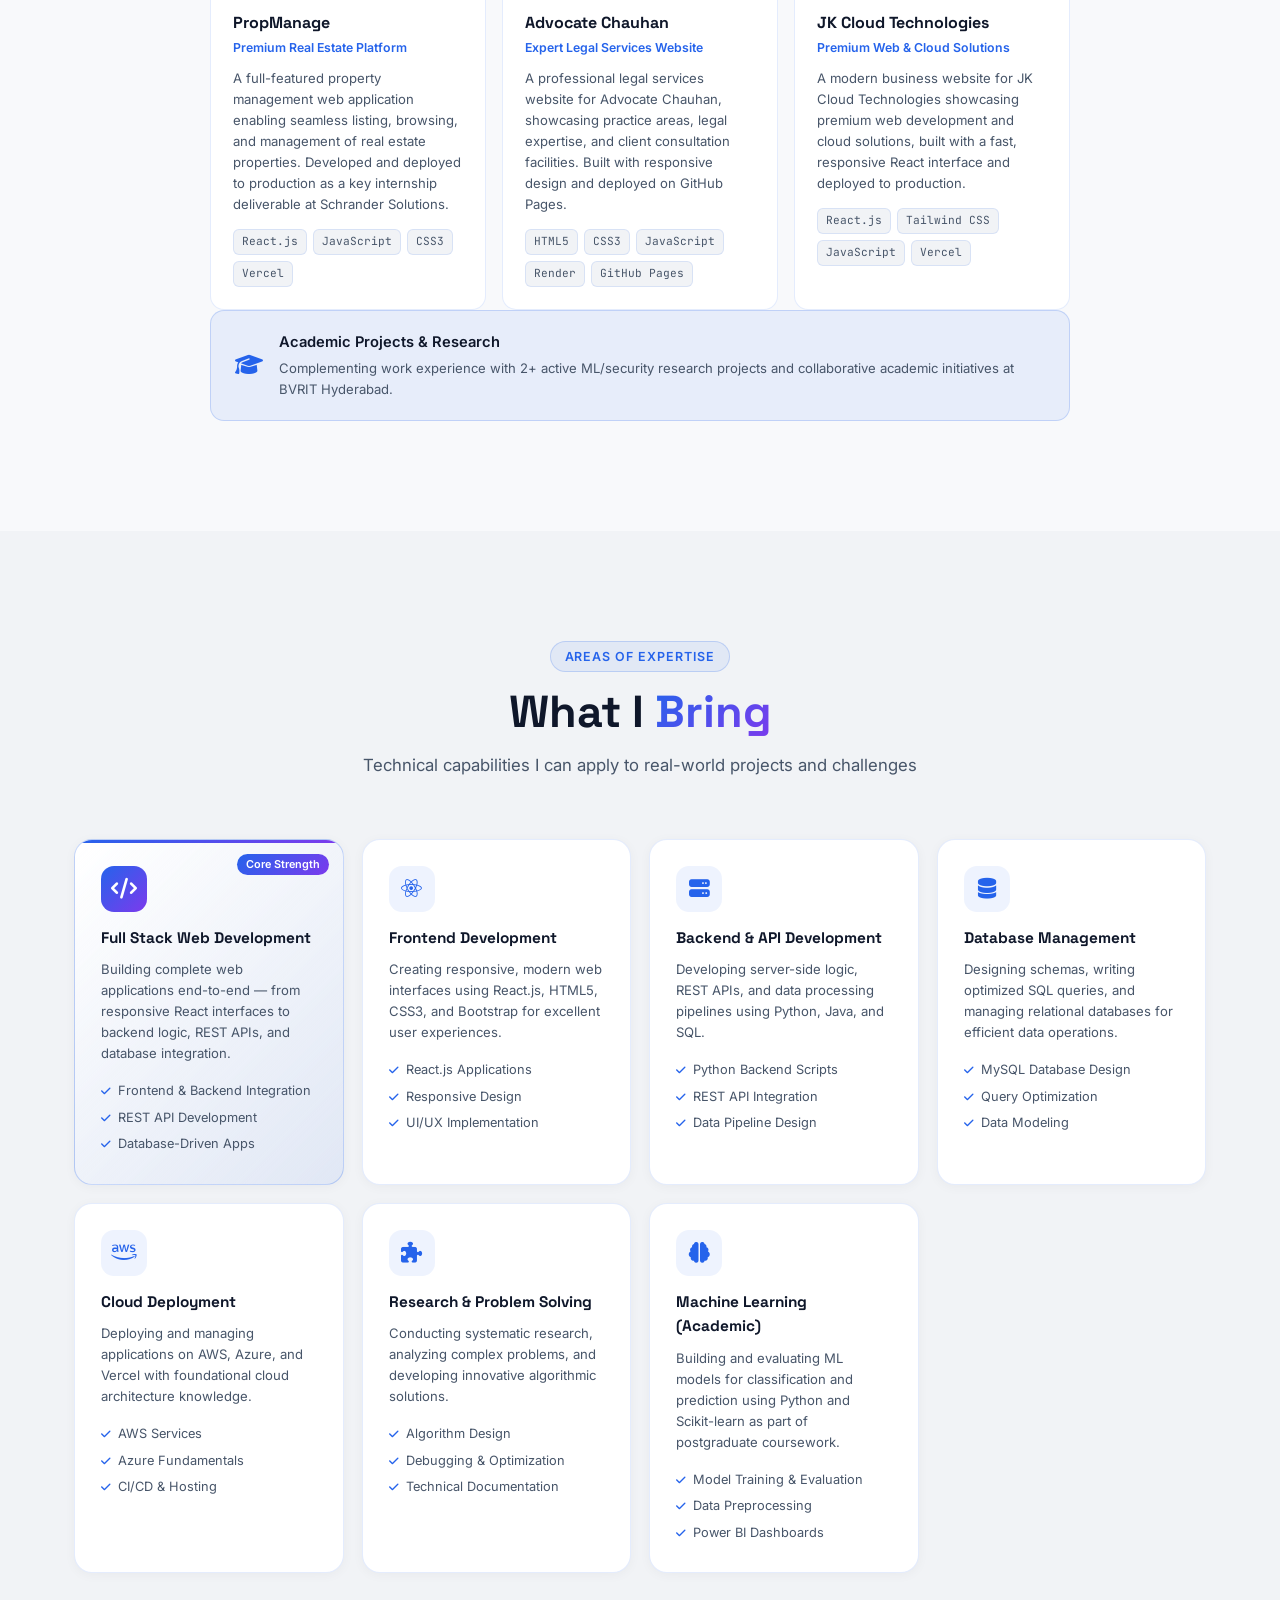
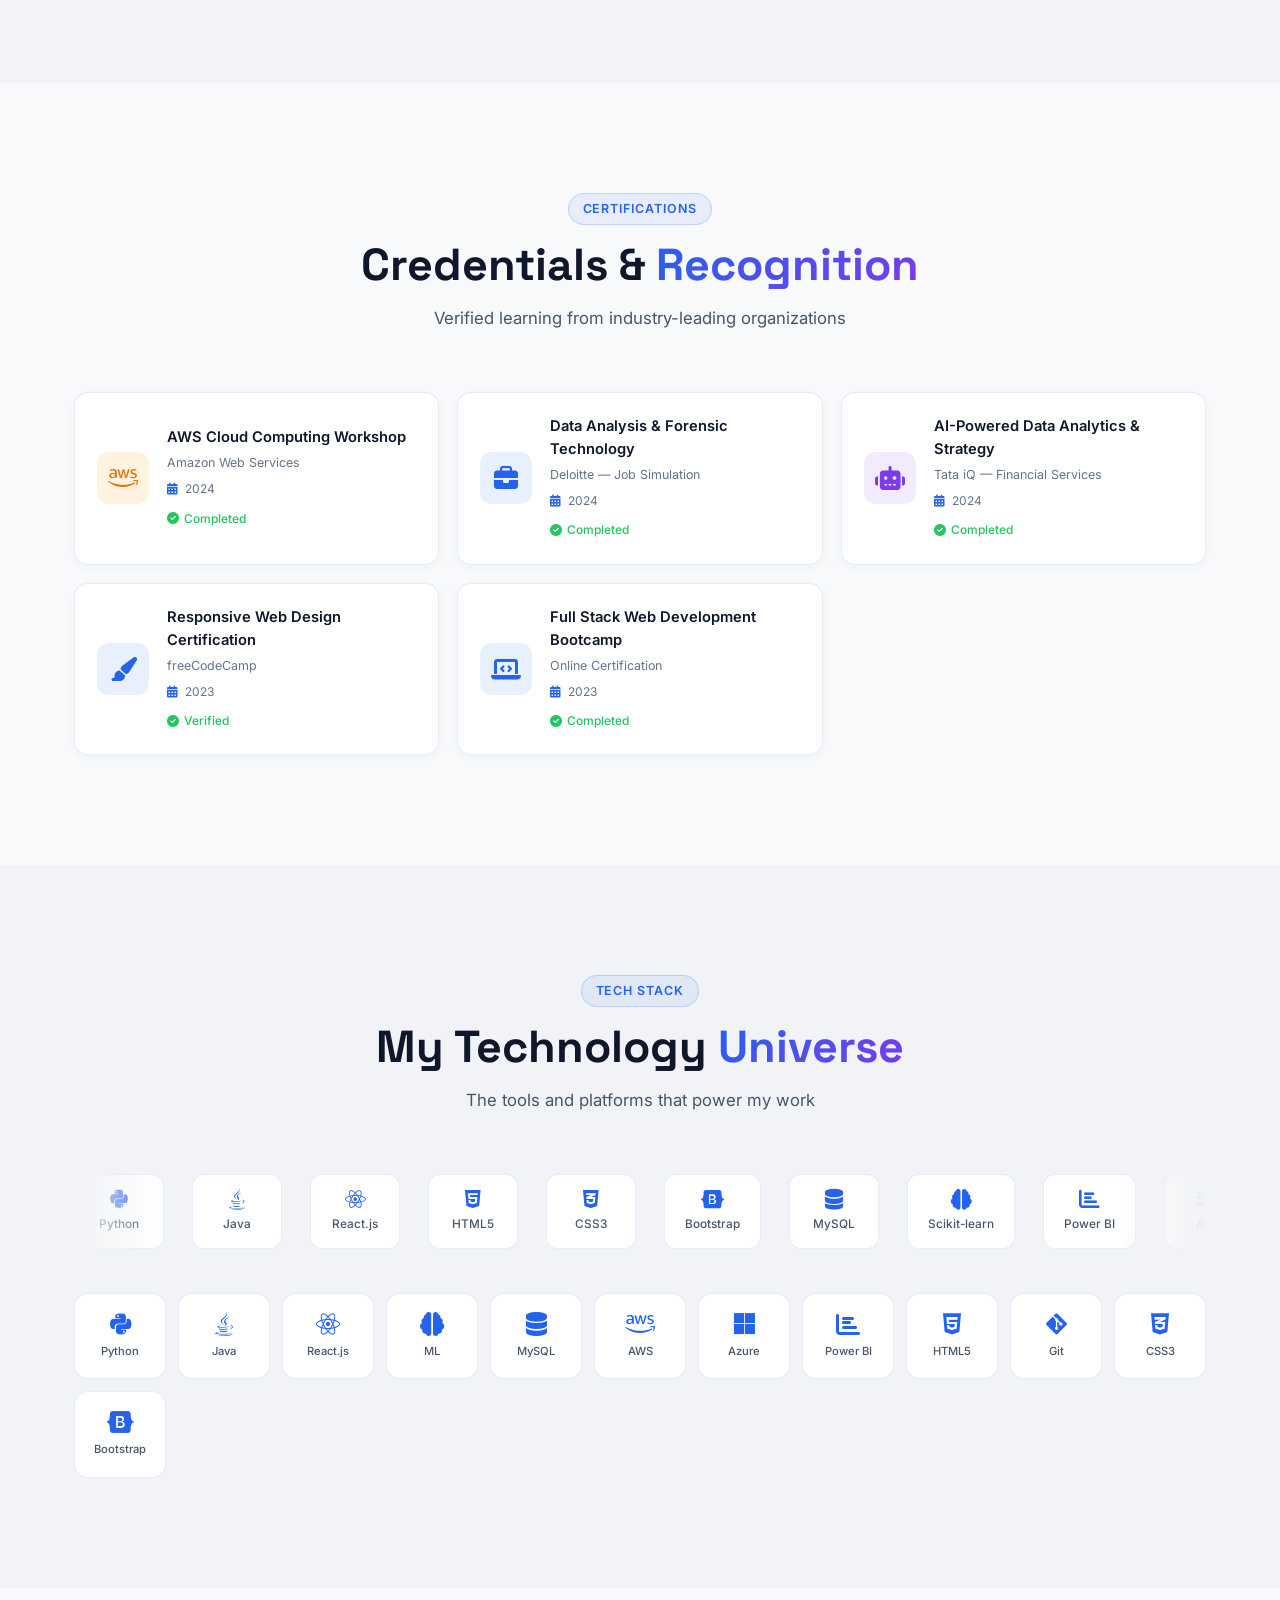
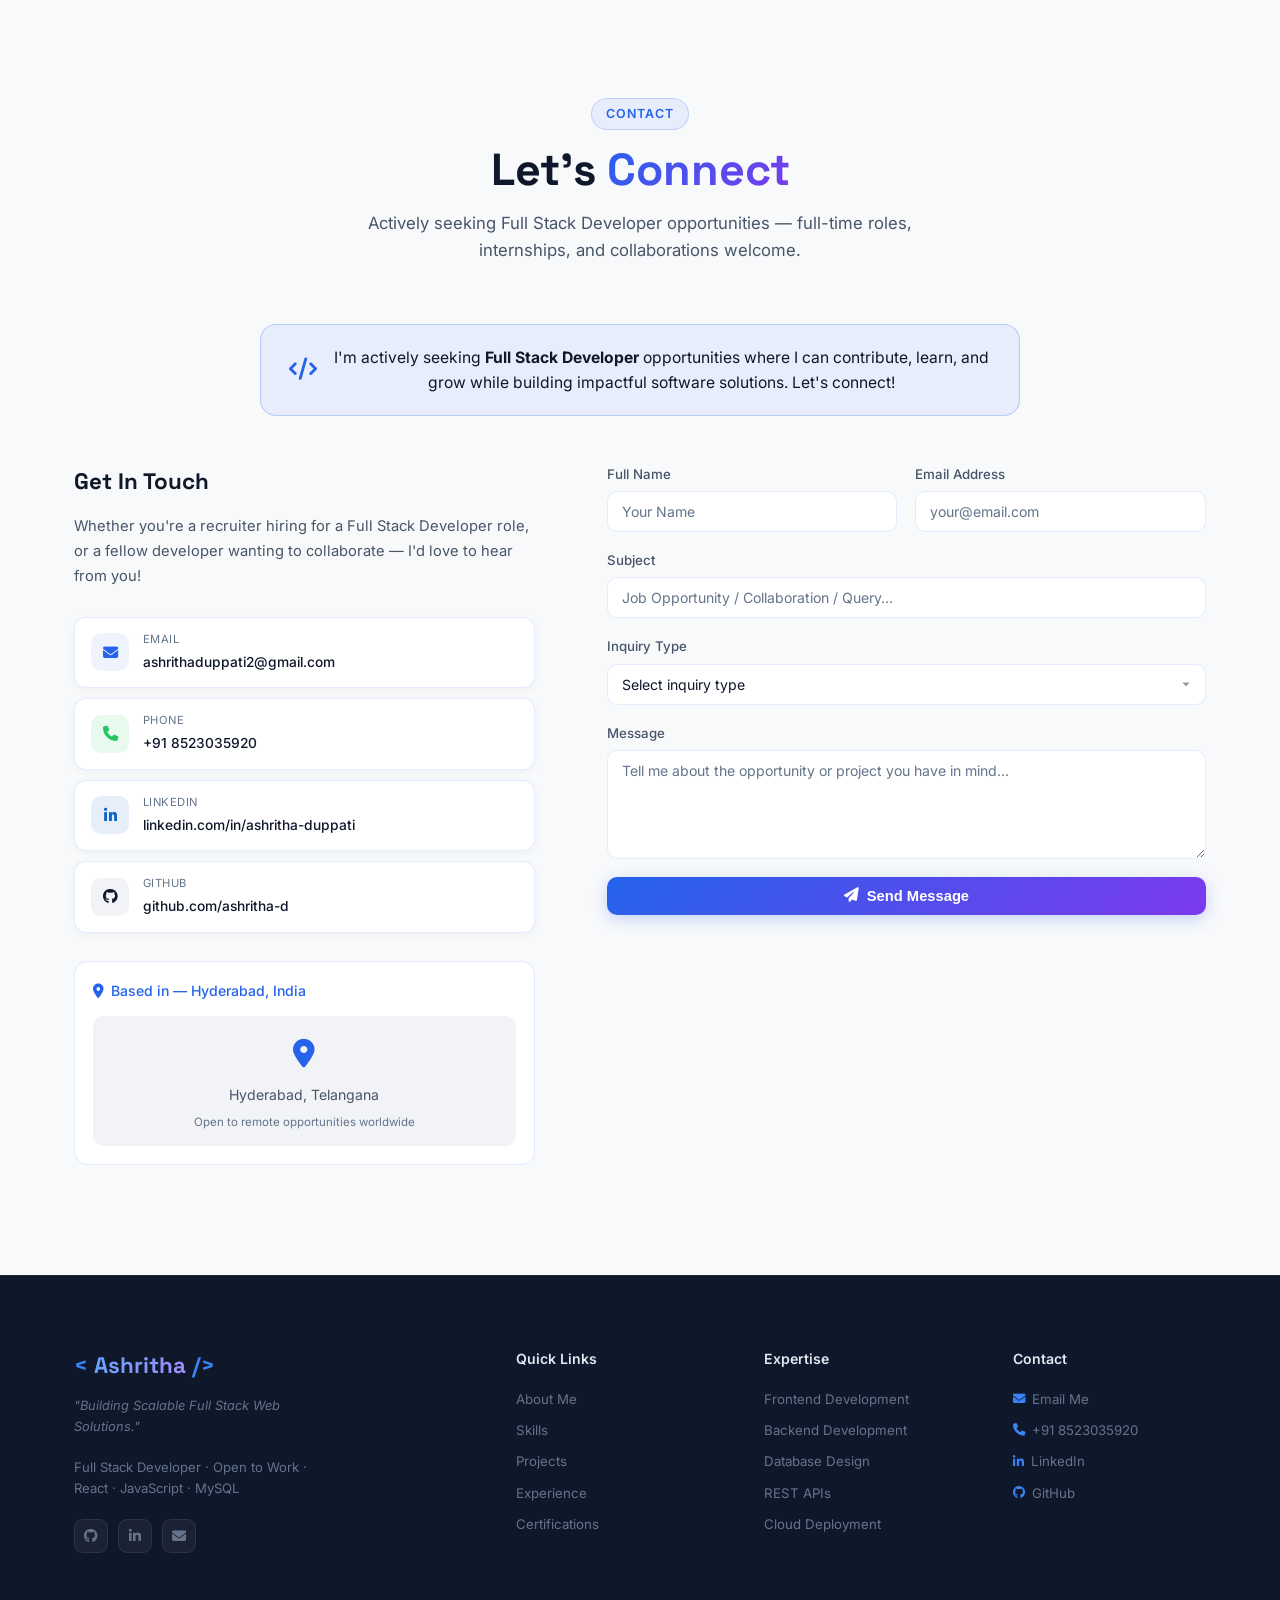
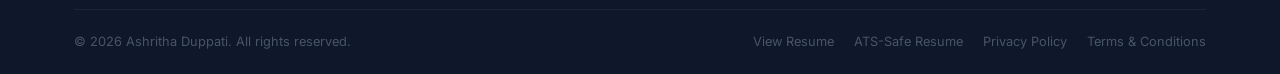
==== commit 705a6b7b: "do" ====
--- a/index.html
+++ b/index.html
@@ -24,19 +24,6 @@
 </head>
 <body>
 
-  <!-- Loading Screen -->
-  <div id="loader" class="loader">
-    <div class="loader-inner">
-      <div class="loader-logo">
-        <span class="loader-bracket">&lt;</span>
-        <span class="loader-name">AD</span>
-        <span class="loader-bracket">/&gt;</span>
-      </div>
-      <div class="loader-bar"><div class="loader-fill"></div></div>
-      <p class="loader-text">Loading Portfolio...</p>
-    </div>
-  </div>
-
   <!-- Custom Cursor -->
   <div class="cursor-dot" id="cursorDot"></div>
   <div class="cursor-ring" id="cursorRing"></div>
@@ -97,23 +84,6 @@
 
     <div class="hero-container">
       <div class="hero-content">
-        <div class="hero-badge open-to-work fade-up">
-          <span class="badge-dot"></span>
-          Open to Work · Full Stack Developer Roles
-        </div>
-
-        <div class="hero-avatar fade-up">
-          <div class="avatar-ring">
-            <div class="avatar-image">
-              <img src="ashu.jpeg" alt="Ashritha Duppati" />
-            </div>
-          </div>
-          <div class="avatar-status">
-            <span class="status-dot"></span>
-            <span>Available</span>
-          </div>
-        </div>
-
         <h1 class="hero-name fade-up">
           Ashritha<br />
           <span class="gradient-text">Duppati</span>
@@ -159,10 +129,10 @@
         </div>
 
         <div class="hero-social fade-up">
-          <a href="https://linkedin.com/in/ashritha-duppati" target="_blank" class="social-btn" aria-label="LinkedIn">
+          <a href="https://www.linkedin.com/in/ashritha-duppati-47ab68271/" target="_blank" class="social-btn" aria-label="LinkedIn">
             <i class="fab fa-linkedin-in"></i>
           </a>
-          <a href="https://github.com/ashritha-duppati" target="_blank" class="social-btn" aria-label="GitHub">
+          <a href="https://github.com/ashritha-d" target="_blank" class="social-btn" aria-label="GitHub">
             <i class="fab fa-github"></i>
           </a>
           <a href="mailto:ashrithaduppati2@gmail.com" class="social-btn" aria-label="Email">
@@ -172,30 +142,22 @@
       </div>
 
       <div class="hero-visual fade-up">
-        <div class="code-window">
-          <div class="window-header">
-            <span class="dot red"></span>
-            <span class="dot yellow"></span>
-            <span class="dot green"></span>
-            <span class="window-title">ashritha.py</span>
-          </div>
-          <div class="window-body">
-            <pre class="code-content"><code><span class="code-keyword">class</span> <span class="code-fn">AshrithaDuppati</span>:
-  <span class="code-prop">role</span> = <span class="code-string">"Full Stack Developer"</span>
-  <span class="code-prop">status</span> = <span class="code-string">"Open to Work"</span>
-  <span class="code-prop">skills</span> = [
-    <span class="code-string">"React.js"</span>, <span class="code-string">"JavaScript"</span>,
-    <span class="code-string">"Python"</span>, <span class="code-string">"MySQL"</span>,
-    <span class="code-string">"REST APIs"</span>, <span class="code-string">"Git"</span>
-  ]
-  <span class="code-prop">passion</span> = <span class="code-string">"Building End-to-End Web Apps"</span>
-  <span class="code-prop">available</span> = <span class="code-bool">True</span>
-
-<span class="code-keyword">def</span> <span class="code-fn">build_solution</span>(self, requirements):
-  app = <span class="code-var">self</span>.develop(requirements)
-  app.deploy()
-  <span class="code-keyword">return</span> app</code></pre>
-            <div class="typing-cursor"></div>
+        <div class="hero-avatar-row">
+          <div class="hero-avatar fade-up">
+            <div class="avatar-ring">
+              <div class="avatar-image">
+                <img src="ashu.jpeg" alt="Ashritha Duppati" />
+              </div>
+            </div>
+            <div class="avatar-status">
+              <span class="status-dot"></span>
+              <span>Available</span>
+            </div>
+          </div>
+
+          <div class="hero-badge open-to-work fade-up">
+            <span class="badge-dot"></span>
+            Open to Work · Full Stack Developer Roles
           </div>
         </div>
 
@@ -606,7 +568,7 @@
               <div class="project-glow"></div>
             </div>
             <div class="project-overlay">
-              <a href="https://github.com/ashritha-duppati" target="_blank" class="btn btn-sm btn-primary">
+              <a href="https://github.com/ashritha-d" target="_blank" class="btn btn-sm btn-primary">
                 <i class="fab fa-github"></i> GitHub
               </a>
             </div>
@@ -645,7 +607,7 @@
               <div class="project-glow"></div>
             </div>
             <div class="project-overlay">
-              <a href="https://github.com/ashritha-duppati" target="_blank" class="btn btn-sm btn-primary">
+              <a href="https://github.com/ashritha-d" target="_blank" class="btn btn-sm btn-primary">
                 <i class="fab fa-github"></i> GitHub
               </a>
             </div>
@@ -686,7 +648,7 @@
             <h4>More Projects Coming Soon</h4>
             <p>Currently building new full-stack web projects to expand my portfolio. Check back or follow on GitHub.</p>
           </div>
-          <a href="https://github.com/ashritha-duppati" target="_blank" class="btn btn-secondary btn-sm">
+          <a href="https://github.com/ashritha-d" target="_blank" class="btn btn-secondary btn-sm">
             <i class="fab fa-github"></i> Follow on GitHub
           </a>
         </div>
@@ -960,72 +922,6 @@
   </section>
 
   <!-- ===== ACHIEVEMENTS SECTION ===== -->
-  <section id="achievements" class="section achievements-section">
-    <div class="container">
-      <div class="section-header">
-        <span class="section-tag">Achievements</span>
-        <h2 class="section-title">Academic &amp; <span class="gradient-text">Professional</span> Highlights</h2>
-        <p class="section-subtitle">Recognition and milestones throughout my academic and professional journey</p>
-      </div>
-
-      <div class="achievements-grid reveal">
-        <div class="achievement-card">
-          <div class="achievement-icon"><i class="fab fa-aws"></i></div>
-          <div class="achievement-content">
-            <h4>AWS Cloud Computing Workshop</h4>
-            <p>Gained hands-on experience with AWS cloud services, architecture, and deployment strategies.</p>
-            <span class="achievement-org">Amazon Web Services · 2024</span>
-          </div>
-        </div>
-
-        <div class="achievement-card">
-          <div class="achievement-icon"><i class="fas fa-chart-line"></i></div>
-          <div class="achievement-content">
-            <h4>Deloitte Data Analytics Simulation</h4>
-            <p>Successfully completed data analysis and forensic technology job simulation, demonstrating real-world analytical skills.</p>
-            <span class="achievement-org">Deloitte · 2024</span>
-          </div>
-        </div>
-
-        <div class="achievement-card">
-          <div class="achievement-icon"><i class="fas fa-robot"></i></div>
-          <div class="achievement-content">
-            <h4>Tata iQ AI Analytics Simulation</h4>
-            <p>Completed AI-powered data analytics and strategy development simulation for the Financial Services team.</p>
-            <span class="achievement-org">Tata iQ · 2024</span>
-          </div>
-        </div>
-
-        <div class="achievement-card">
-          <div class="achievement-icon"><i class="fas fa-star"></i></div>
-          <div class="achievement-content">
-            <h4>Academic Excellence — 95% Intermediate</h4>
-            <p>Achieved top scores in Intermediate (MPC) at TS Model School, demonstrating strong analytical foundation.</p>
-            <span class="achievement-org">TS Model School · 2020</span>
-          </div>
-        </div>
-
-        <div class="achievement-card">
-          <div class="achievement-icon"><i class="fas fa-shield-virus"></i></div>
-          <div class="achievement-content">
-            <h4>ML Cybersecurity Research</h4>
-            <p>Developed a machine learning model for phishing website detection, contributing to cybersecurity research.</p>
-            <span class="achievement-org">Academic Project · B.Tech</span>
-          </div>
-        </div>
-
-        <div class="achievement-card">
-          <div class="achievement-icon"><i class="fas fa-graduation-cap"></i></div>
-          <div class="achievement-content">
-            <h4>M.Tech in Data Science</h4>
-            <p>Currently pursuing M.Tech in Data Science at BVRIT Hyderabad — one of the top engineering colleges for women in Telangana.</p>
-            <span class="achievement-org">BVRIT Hyderabad · 2024–2026</span>
-          </div>
-        </div>
-      </div>
-    </div>
-  </section>
-
   <!-- ===== TECH STACK SHOWCASE ===== -->
   <section id="techstack" class="section techstack">
     <div class="container">
@@ -1111,18 +1007,18 @@
                 <span class="method-value">+91 8523035920</span>
               </div>
             </a>
-            <a href="https://linkedin.com/in/ashritha-duppati" class="contact-method" target="_blank">
+            <a href="https://www.linkedin.com/in/ashritha-duppati-47ab68271/" class="contact-method" target="_blank">
               <div class="contact-icon linkedin"><i class="fab fa-linkedin-in"></i></div>
               <div>
                 <span class="method-label">LinkedIn</span>
                 <span class="method-value">linkedin.com/in/ashritha-duppati</span>
               </div>
             </a>
-            <a href="https://github.com/ashritha-duppati" class="contact-method" target="_blank">
+            <a href="https://github.com/ashritha-d" class="contact-method" target="_blank">
               <div class="contact-icon github"><i class="fab fa-github"></i></div>
               <div>
                 <span class="method-label">GitHub</span>
-                <span class="method-value">github.com/ashritha-duppati</span>
+                <span class="method-value">github.com/ashritha-d</span>
               </div>
             </a>
           </div>
@@ -1200,8 +1096,8 @@
           <p class="footer-tagline">"Building Scalable Full Stack Web Solutions."</p>
           <p style="font-size:0.82rem;margin-top:8px;">Full Stack Developer · Open to Work · React · JavaScript · MySQL</p>
           <div class="footer-social">
-            <a href="https://github.com/ashritha-duppati" target="_blank" aria-label="GitHub"><i class="fab fa-github"></i></a>
-            <a href="https://linkedin.com/in/ashritha-duppati" target="_blank" aria-label="LinkedIn"><i class="fab fa-linkedin-in"></i></a>
+            <a href="https://github.com/ashritha-d" target="_blank" aria-label="GitHub"><i class="fab fa-github"></i></a>
+            <a href="https://www.linkedin.com/in/ashritha-duppati-47ab68271/" target="_blank" aria-label="LinkedIn"><i class="fab fa-linkedin-in"></i></a>
             <a href="mailto:ashrithaduppati2@gmail.com" aria-label="Email"><i class="fas fa-envelope"></i></a>
           </div>
         </div>
@@ -1233,7 +1129,7 @@
           <ul>
             <li><a href="mailto:ashrithaduppati2@gmail.com"><i class="fas fa-envelope"></i> Email Me</a></li>
             <li><a href="tel:+918523035920"><i class="fas fa-phone"></i> +91 8523035920</a></li>
-            <li><a href="https://linkedin.com" target="_blank"><i class="fab fa-linkedin-in"></i> LinkedIn</a></li>
+            <li><a href="https://www.linkedin.com/in/ashritha-duppati-47ab68271/" target="_blank"><i class="fab fa-linkedin-in"></i> LinkedIn</a></li>
             <li><a href="https://github.com" target="_blank"><i class="fab fa-github"></i> GitHub</a></li>
           </ul>
         </div>
--- a/css/style.css
+++ b/css/style.css
@@ -14,11 +14,11 @@
   --bg-3:         #e8eaef;
   --surface:      #ffffff;
   --surface-2:    #f4f6f9;
-  --border:       rgba(0,0,0,0.08);
-  --border-hover: rgba(0,0,0,0.16);
-  --text:         #111827;
-  --text-2:       #4b5563;
-  --text-3:       #9ca3af;
+  --border:       rgba(37,99,235,0.12);
+  --border-hover: rgba(37,99,235,0.25);
+  --text:         #0f172a;
+  --text-2:       #475569;
+  --text-3:       #64748b;
 
   --glass:        rgba(255,255,255,0.7);
   --glass-border: rgba(0,0,0,0.07);
@@ -117,23 +117,6 @@
 
 @media (pointer: coarse) { .cursor-dot, .cursor-ring { display: none; } body { cursor: auto; } }
 
-/* ─── Loader ────────────────────────────────────────────────── */
-.loader {
-  position: fixed; inset: 0;
-  background: linear-gradient(135deg, #0f172a, #1e293b);
-  display: flex; align-items: center; justify-content: center;
-  z-index: 99999; transition: opacity 0.5s, visibility 0.5s;
-}
-.loader.hidden { opacity: 0; visibility: hidden; pointer-events: none; }
-.loader-inner { text-align: center; }
-.loader-logo { font-family: var(--font-heading); font-size: 2.5rem; font-weight: 700; margin-bottom: 2rem; color: #fff; }
-.loader-bracket { color: #3b82f6; }
-.loader-name { background: linear-gradient(135deg, #60a5fa, #a78bfa); -webkit-background-clip: text; -webkit-text-fill-color: transparent; }
-.loader-bar { width: 220px; height: 2px; background: rgba(255,255,255,0.1); border-radius: 1px; overflow: hidden; margin: 0 auto 1rem; }
-.loader-fill { height: 100%; background: linear-gradient(to right, #3b82f6, #8b5cf6); width: 0%; animation: loaderFill 2s var(--ease) forwards; }
-@keyframes loaderFill { to { width: 100%; } }
-.loader-text { color: rgba(255,255,255,0.4); font-size: 0.78rem; font-family: var(--font-mono); letter-spacing: 0.1em; }
-
 /* ─── Utilities ─────────────────────────────────────────────── */
 .container { max-width: 1180px; margin: 0 auto; padding: 0 24px; }
 
@@ -179,8 +162,8 @@
 .btn-primary { background: var(--grad); color: #fff; box-shadow: 0 4px 16px rgba(37,99,235,0.25); }
 .btn-primary:hover { transform: translateY(-2px); box-shadow: 0 8px 28px rgba(37,99,235,0.35); }
 
-.btn-secondary { background: var(--surface); border: 1.5px solid var(--border-hover); color: var(--text); }
-.btn-secondary:hover { border-color: var(--blue); transform: translateY(-2px); color: var(--blue); box-shadow: 0 4px 16px rgba(37,99,235,0.1); }
+.btn-secondary { background: var(--surface); border: 1.5px solid var(--blue); color: var(--blue); }
+.btn-secondary:hover { background: var(--blue-dim); transform: translateY(-2px); box-shadow: 0 4px 16px rgba(37,99,235,0.15); }
 
 .btn-ghost { background: transparent; border: 1.5px solid var(--border-hover); color: var(--text-2); }
 .btn-ghost:hover { color: var(--blue); border-color: var(--blue); transform: translateY(-2px); }
@@ -270,20 +253,19 @@
 }
 .mobile-link:hover { color: var(--blue); padding-left: 8px; }
 
-/* ─── Hero (always dark) ─────────────────────────────────────── */
+/* ─── Hero (light, premium) ──────────────────────────────────── */
 .hero {
   min-height: 100vh; display: flex; align-items: center;
   padding: calc(var(--nav-h) + 40px) 0 80px;
   position: relative; overflow: hidden;
-  /* Always dark — design intent */
-  background: linear-gradient(160deg, #0a0f1e 0%, #0f172a 50%, #0c0f1c 100%);
+  background: linear-gradient(160deg, #f8faff 0%, #eaf2ff 50%, #ddebff 100%);
 }
 
 #particleCanvas { position: absolute; inset: 0; width: 100%; height: 100%; }
 
 .hero-glow { position: absolute; border-radius: 50%; filter: blur(90px); pointer-events: none; }
-.hero-glow-1 { width: 500px; height: 500px; top: -60px; right: -80px; background: radial-gradient(circle, rgba(124,58,237,0.2) 0%, transparent 70%); }
-.hero-glow-2 { width: 360px; height: 360px; bottom: -40px; left: 5%; background: radial-gradient(circle, rgba(37,99,235,0.18) 0%, transparent 70%); }
+.hero-glow-1 { width: 500px; height: 500px; top: -60px; right: -80px; background: radial-gradient(circle, rgba(124,58,237,0.16) 0%, transparent 70%); }
+.hero-glow-2 { width: 360px; height: 360px; bottom: -40px; left: 5%; background: radial-gradient(circle, rgba(37,99,235,0.14) 0%, transparent 70%); }
 .hero-glow-3 { width: 240px; height: 240px; top: 40%; left: 40%; background: radial-gradient(circle, rgba(139,92,246,0.1) 0%, transparent 70%); }
 
 .hero-container {
@@ -291,78 +273,86 @@
   display: grid; grid-template-columns: 1fr 1fr; gap: 72px;
   align-items: center; position: relative; z-index: 1;
 }
-@media (max-width: 968px) { .hero-container { grid-template-columns: 1fr; gap: 48px; } .hero-visual { display: none; } }
+.hero-visual { align-self: start; }
+.hero-avatar-row { display: flex; align-items: center; gap: 18px; flex-wrap: wrap; margin-bottom: 22px; }
+
+@media (max-width: 968px) {
+  .hero-container { grid-template-columns: 1fr; gap: 48px; }
+  .hero-visual { order: -1; text-align: center; }
+  .hero-visual .hero-info-cards { display: none; }
+  .hero-visual .hero-avatar { display: inline-block; }
+  .hero-avatar-row { justify-content: center; }
+}
 
 .hero-badge {
   display: inline-flex; align-items: center; gap: 8px;
   padding: 5px 14px 5px 10px; border-radius: 100px;
-  background: rgba(59,130,246,0.1); border: 1px solid rgba(59,130,246,0.25);
-  font-size: 0.78rem; font-weight: 500; color: #93c5fd; margin-bottom: 22px;
+  background: rgba(37,99,235,0.1); border: 1px solid rgba(37,99,235,0.25);
+  font-size: 0.78rem; font-weight: 500; color: #2563eb; margin-bottom: 22px;
 }
 .hero-badge.open-to-work {
   background: rgba(34,197,94,0.12); border: 1.5px solid rgba(34,197,94,0.4);
-  color: #4ade80; font-weight: 700;
-}
+  color: #16a34a; font-weight: 700;
+}
+.hero-avatar-row .hero-badge { margin-bottom: 0; }
 .badge-dot { width: 7px; height: 7px; border-radius: 50%; background: #22c55e; animation: pulse 2s infinite; }
 @keyframes pulse { 0%,100% { opacity: 1; } 50% { opacity: 0.4; } }
 
-.hero-avatar { margin-bottom: 20px; display: inline-block; position: relative; }
-.avatar-ring { width: 120px; height: 120px; border-radius: 50%; padding: 3px; background: linear-gradient(135deg, #3b82f6, #8b5cf6); display: inline-block; }
+.hero-avatar { display: inline-block; position: relative; }
+.avatar-ring { width: 170px; height: 170px; border-radius: 50%; padding: 4px; background: linear-gradient(135deg, #3b82f6, #8b5cf6); display: inline-block; }
 .avatar-image { width: 100%; height: 100%; border-radius: 50%; background: #1e293b; overflow: hidden; display: flex; align-items: center; justify-content: center; }
 .avatar-image img { width: 100%; height: 100%; object-fit: cover; object-position: center top; border-radius: 50%; display: block; }
 .avatar-status {
   position: absolute; bottom: 0; right: -10px;
-  background: #1e293b; border: 2px solid #0a0f1e; border-radius: 100px;
+  background: #fff; border: 2px solid #eaf2ff; border-radius: 100px;
   padding: 2px 8px; display: flex; align-items: center; gap: 4px;
-  font-size: 0.68rem; color: #94a3b8;
+  font-size: 0.68rem; color: #475569; box-shadow: 0 4px 12px rgba(37,99,235,0.12);
 }
 .status-dot { width: 6px; height: 6px; border-radius: 50%; background: #22c55e; animation: pulse 2s infinite; }
 
-.hero-name { font-family: var(--font-heading); font-size: clamp(2.8rem, 5vw, 4.2rem); font-weight: 800; line-height: 1.08; margin-bottom: 14px; color: #fff; letter-spacing: -0.02em; }
-.hero-name .gradient-text { background: linear-gradient(135deg, #60a5fa, #a78bfa); -webkit-background-clip: text; -webkit-text-fill-color: transparent; }
+.hero-name { font-family: var(--font-heading); font-size: clamp(2.8rem, 5vw, 4.2rem); font-weight: 800; line-height: 1.08; margin-bottom: 14px; color: #0f172a; letter-spacing: -0.02em; }
+.hero-name .gradient-text { background: linear-gradient(135deg, #2563eb, #7c3aed); -webkit-background-clip: text; -webkit-text-fill-color: transparent; }
 
 .hero-roles { display: flex; align-items: center; flex-wrap: wrap; gap: 4px 8px; margin-bottom: 16px; }
-.role-tag { font-size: 0.82rem; color: #94a3b8; font-weight: 500; }
-.role-sep { color: #475569; }
-
-.hero-tagline { color: #94a3b8; font-size: 1.05rem; line-height: 1.65; margin-bottom: 28px; max-width: 500px; }
+.role-tag { font-size: 0.82rem; color: #64748b; font-weight: 500; }
+.role-sep { color: #94a3b8; }
+
+.hero-tagline { color: #475569; font-size: 1.05rem; line-height: 1.65; margin-bottom: 28px; max-width: 500px; }
 
 .hero-cta { display: flex; gap: 10px; flex-wrap: wrap; margin-bottom: 36px; }
-.hero-cta .btn-primary { background: linear-gradient(135deg, #3b82f6, #8b5cf6); box-shadow: 0 4px 20px rgba(59,130,246,0.3); }
-.hero-cta .btn-secondary { background: rgba(255,255,255,0.06); border-color: rgba(255,255,255,0.15); color: #e2e8f0; }
-.hero-cta .btn-secondary:hover { border-color: #3b82f6; color: #93c5fd; background: rgba(59,130,246,0.08); transform: translateY(-2px); }
-.hero-cta .btn-ghost { border-color: rgba(255,255,255,0.12); color: #94a3b8; }
-.hero-cta .btn-ghost:hover { color: #93c5fd; border-color: rgba(59,130,246,0.4); transform: translateY(-2px); }
+.hero-cta .btn-primary { background: linear-gradient(135deg, #2563eb, #7c3aed); box-shadow: 0 4px 20px rgba(37,99,235,0.3); }
 
 /* Hero Stats */
 .hero-stats {
   display: flex; align-items: center; gap: 20px; padding: 18px 22px;
-  background: rgba(255,255,255,0.04); border: 1px solid rgba(255,255,255,0.07);
-  border-radius: 14px; backdrop-filter: blur(10px); margin-bottom: 24px;
+  background: rgba(255,255,255,0.75); border: 1px solid rgba(37,99,235,0.12);
+  border-radius: 16px; backdrop-filter: blur(10px); margin-bottom: 24px;
+  box-shadow: 0 4px 24px rgba(37,99,235,0.06);
 }
 .stat-card { text-align: center; }
 .stat-number {
   font-family: var(--font-heading); font-size: 1.8rem; font-weight: 800;
-  background: linear-gradient(135deg, #60a5fa, #a78bfa); -webkit-background-clip: text; -webkit-text-fill-color: transparent;
+  background: linear-gradient(135deg, #2563eb, #7c3aed); -webkit-background-clip: text; -webkit-text-fill-color: transparent;
 }
 .stat-number-text {
   font-family: var(--font-heading); font-size: 1.8rem; font-weight: 800;
-  background: linear-gradient(135deg, #60a5fa, #a78bfa); -webkit-background-clip: text; -webkit-text-fill-color: transparent;
+  background: linear-gradient(135deg, #2563eb, #7c3aed); -webkit-background-clip: text; -webkit-text-fill-color: transparent;
   display: inline-block;
 }
-.stat-suffix { font-size: 1.2rem; font-weight: 700; color: #60a5fa; }
+.stat-suffix { font-size: 1.2rem; font-weight: 700; color: #2563eb; }
 .stat-label { display: block; color: #64748b; font-size: 0.72rem; margin-top: 3px; white-space: nowrap; }
-.stat-divider { width: 1px; height: 40px; background: rgba(255,255,255,0.08); }
+.stat-divider { width: 1px; height: 40px; background: rgba(37,99,235,0.15); }
 
 /* Hero Social */
 .hero-social { display: flex; gap: 10px; }
 .social-btn {
   width: 38px; height: 38px; border-radius: 10px;
-  background: rgba(255,255,255,0.06); border: 1px solid rgba(255,255,255,0.1);
+  background: #fff; border: 1px solid rgba(37,99,235,0.12);
   display: flex; align-items: center; justify-content: center;
-  color: #94a3b8; text-decoration: none; transition: var(--transition); font-size: 0.95rem;
-}
-.social-btn:hover { background: rgba(59,130,246,0.15); border-color: rgba(59,130,246,0.3); color: #93c5fd; transform: translateY(-3px); }
+  color: #475569; text-decoration: none; transition: var(--transition); font-size: 0.95rem;
+  box-shadow: 0 2px 10px rgba(37,99,235,0.06);
+}
+.social-btn:hover { background: rgba(37,99,235,0.1); border-color: rgba(37,99,235,0.3); color: #2563eb; transform: translateY(-3px); }
 
 /* Code Window */
 .code-window { background: #0d1117; border: 1px solid rgba(255,255,255,0.08); border-radius: 14px; overflow: hidden; box-shadow: 0 32px 64px rgba(0,0,0,0.5); }
@@ -381,12 +371,12 @@
 .hero-info-cards { display: flex; flex-direction: column; gap: 8px; margin-top: 14px; }
 .info-card {
   display: flex; align-items: center; gap: 12px; padding: 11px 14px;
-  background: rgba(255,255,255,0.04); border: 1px solid rgba(255,255,255,0.07);
-  border-radius: 10px;
-}
-.info-card i { color: #60a5fa; font-size: 0.9rem; }
+  background: #fff; border: 1px solid rgba(37,99,235,0.12);
+  border-radius: 14px; box-shadow: 0 2px 12px rgba(37,99,235,0.06);
+}
+.info-card i { color: #2563eb; font-size: 0.9rem; }
 .info-card-label { display: block; font-size: 0.68rem; color: #64748b; text-transform: uppercase; letter-spacing: 0.04em; }
-.info-card-value { font-size: 0.82rem; color: #e2e8f0; font-weight: 500; }
+.info-card-value { font-size: 0.82rem; color: #1e293b; font-weight: 500; }
 
 /* Hero Scroll */
 .hero-scroll {
@@ -824,6 +814,6 @@
 }
 
 @media print {
-  .navbar, .loader, .cursor-dot, .cursor-ring, .scroll-progress, .back-to-top { display: none !important; }
+  .navbar, .cursor-dot, .cursor-ring, .scroll-progress, .back-to-top { display: none !important; }
   body { cursor: auto; }
 }
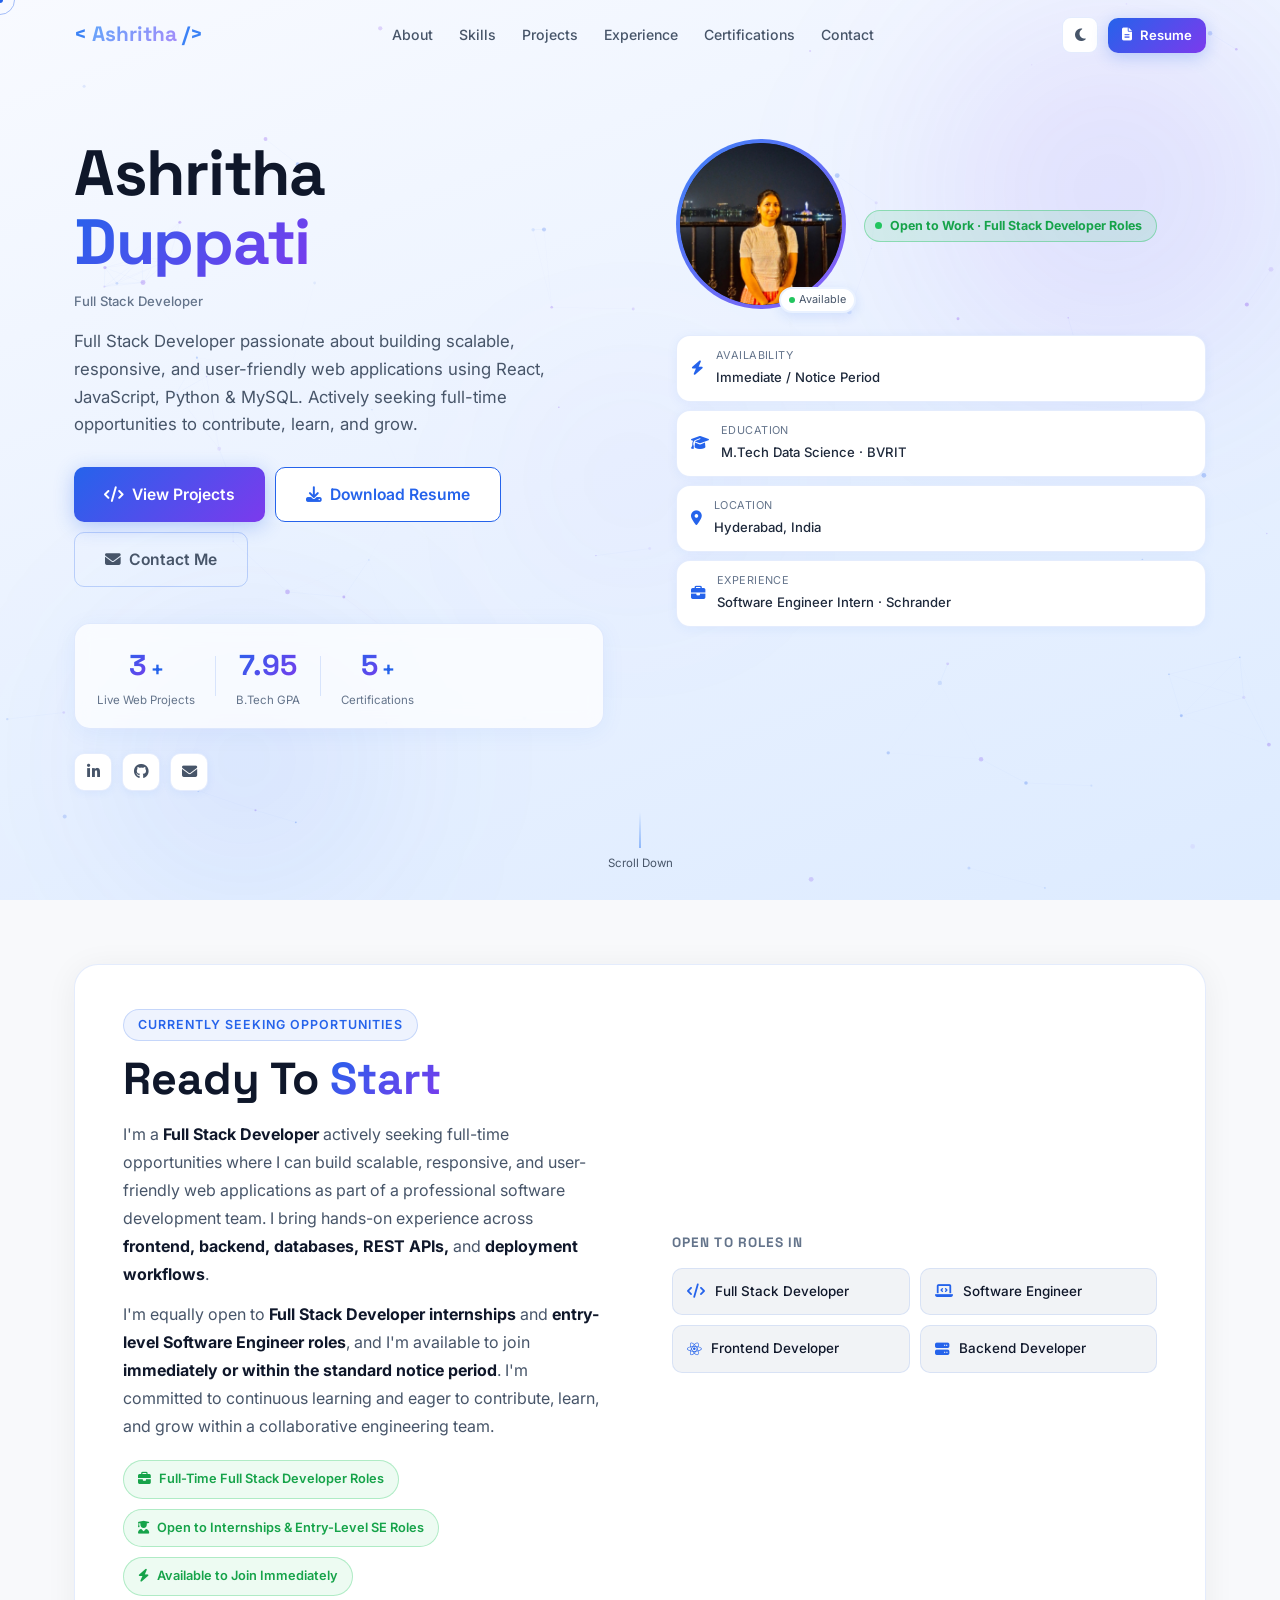
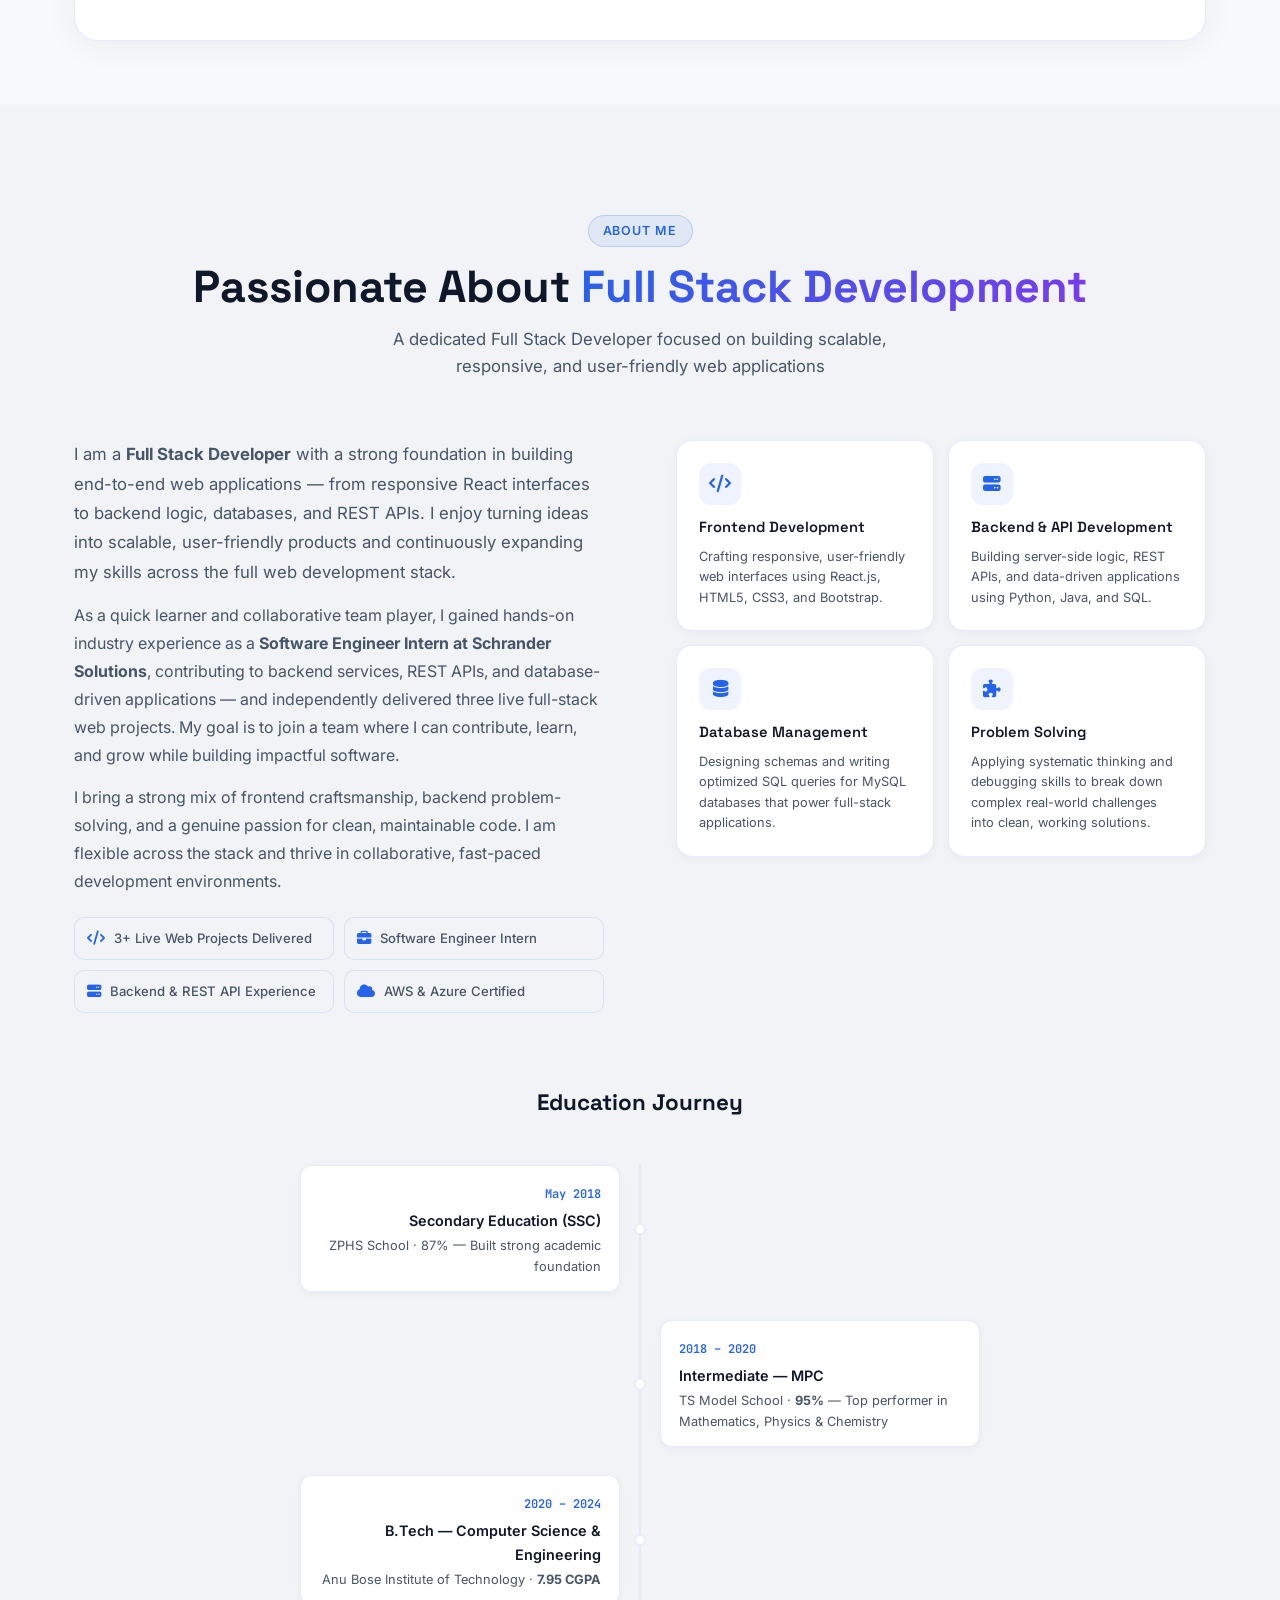
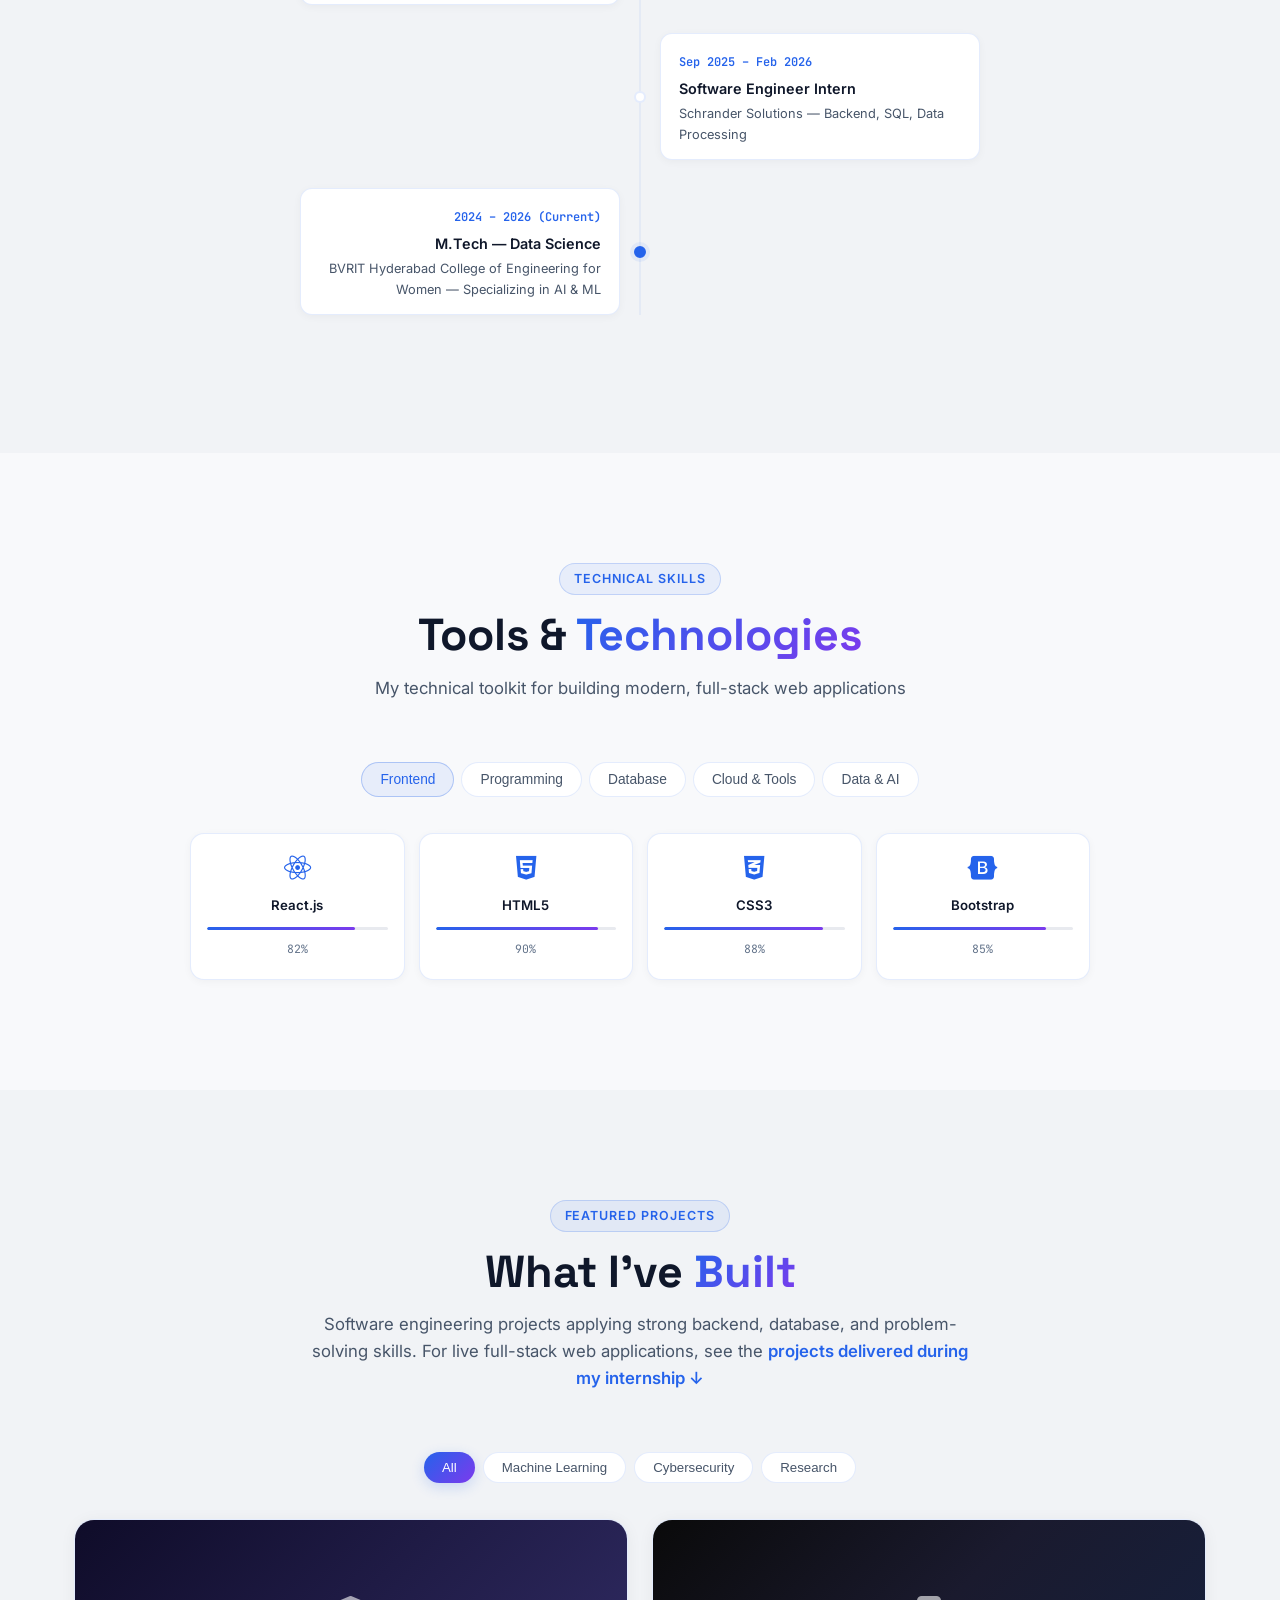
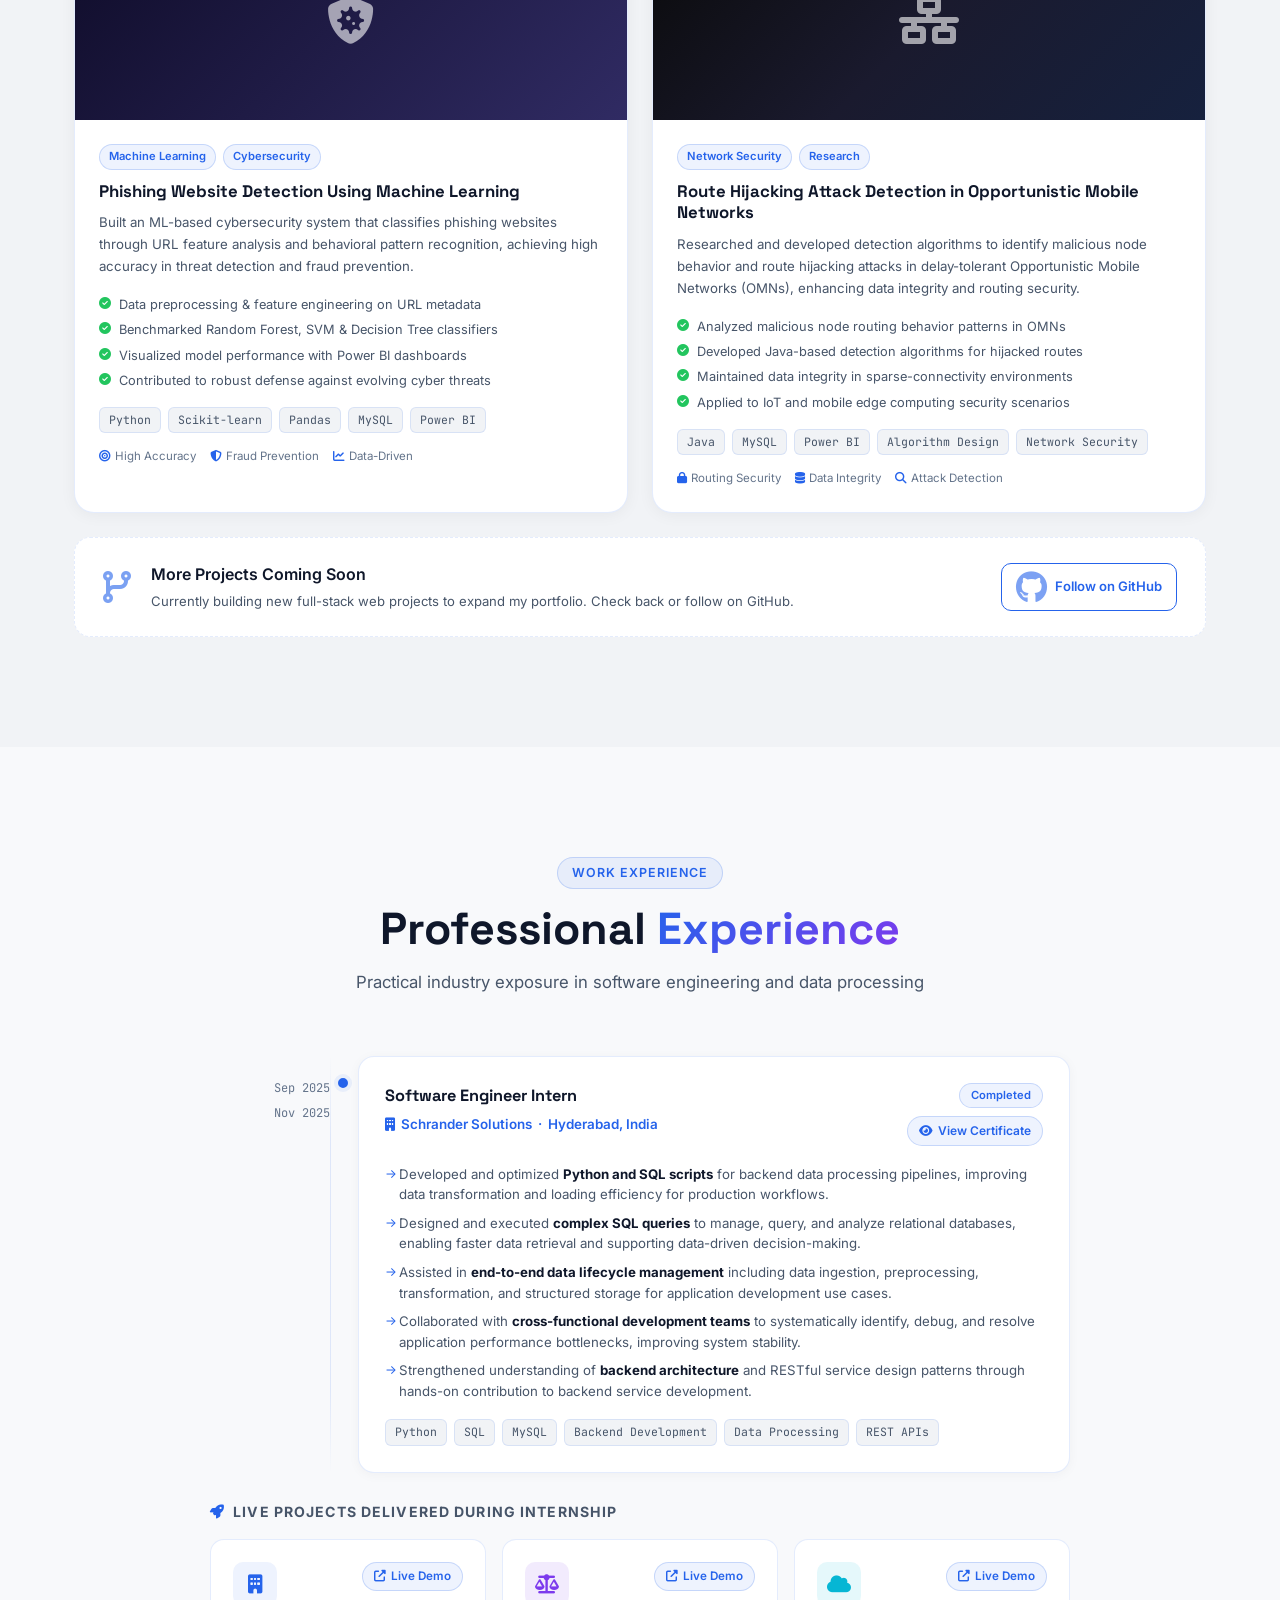
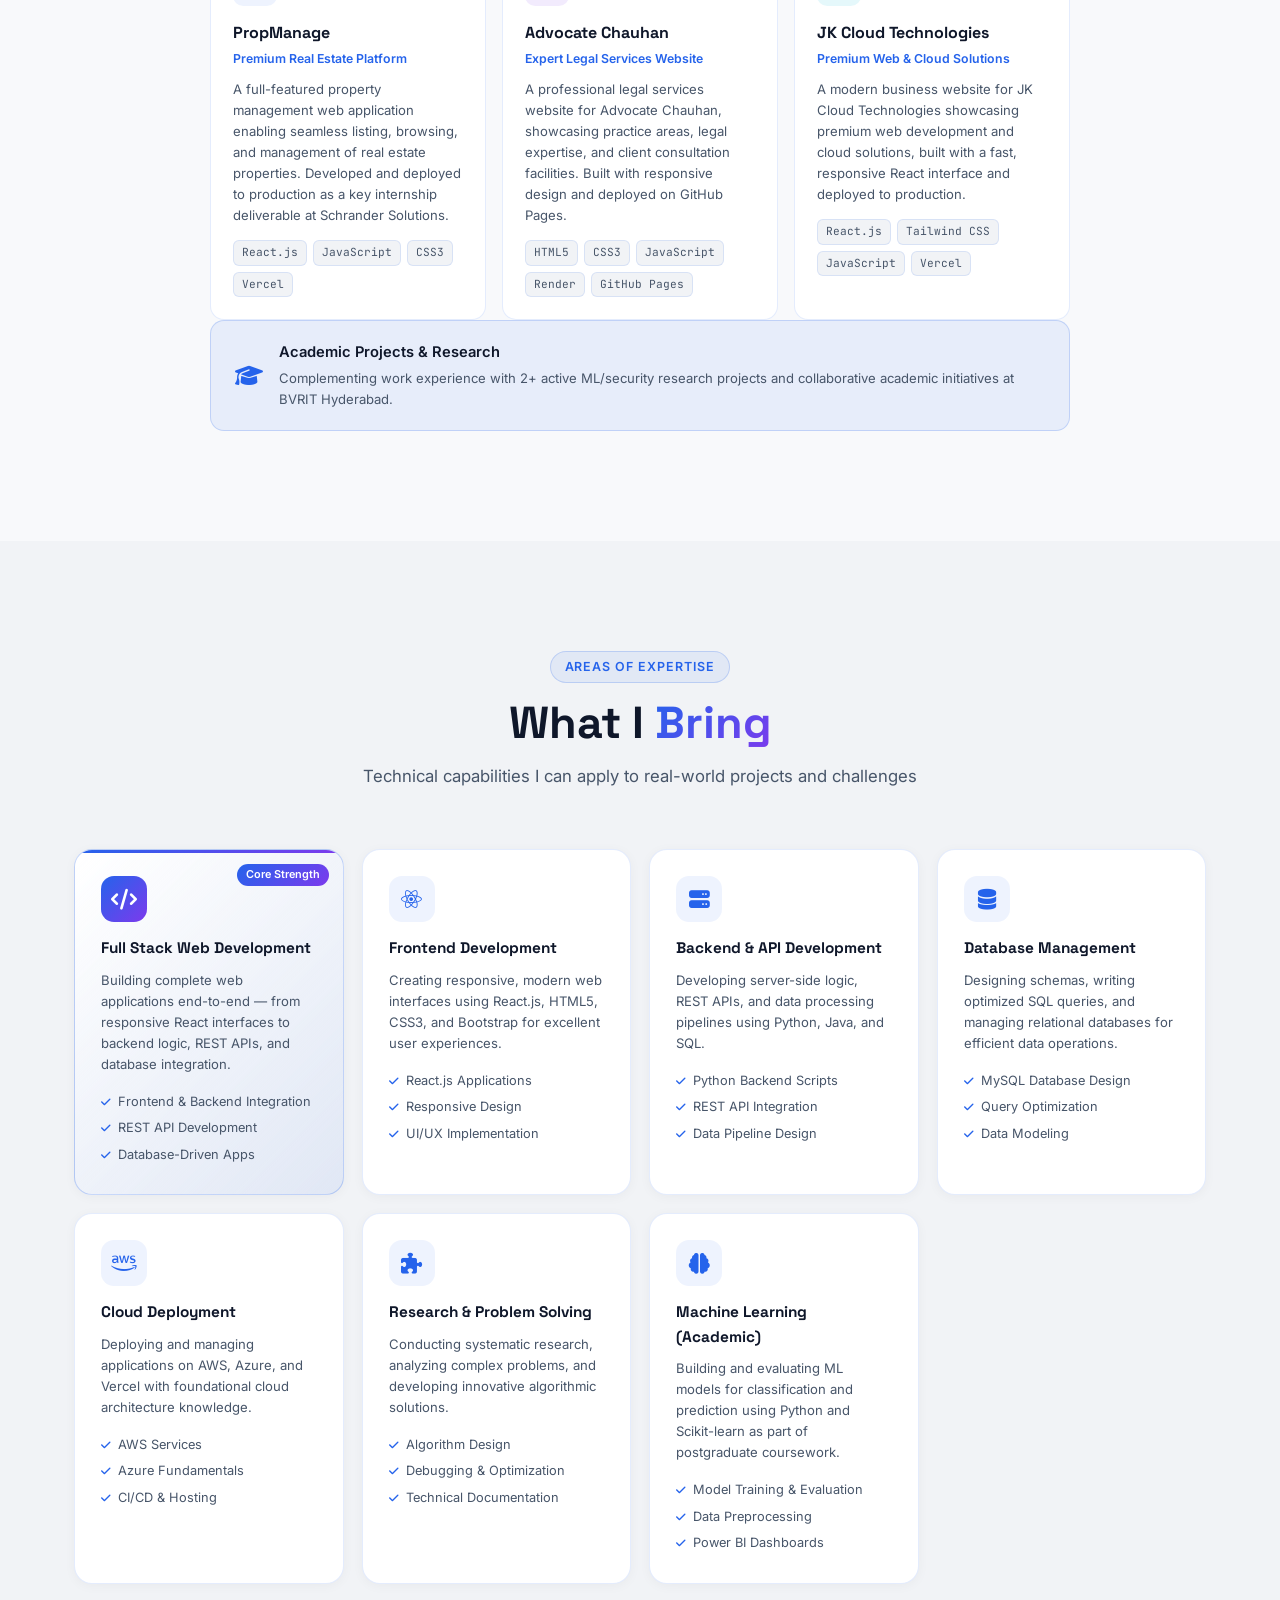
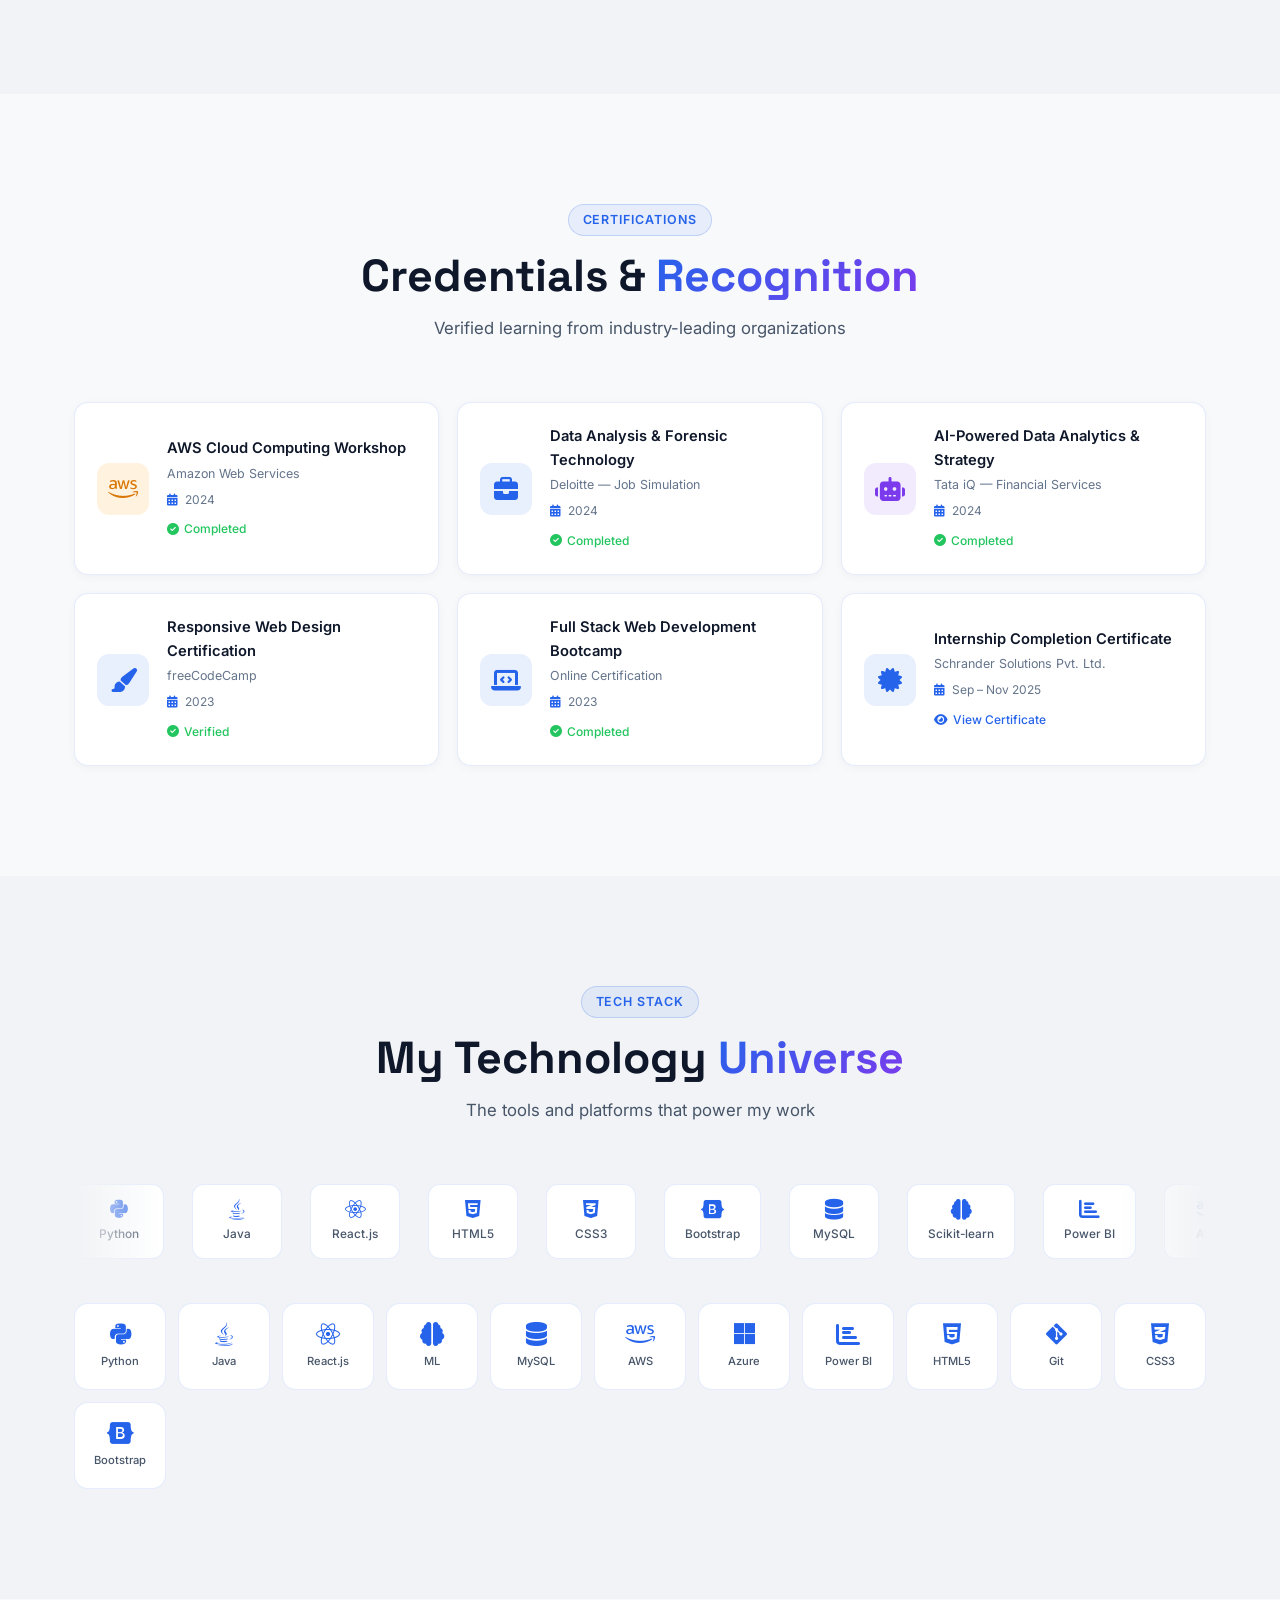
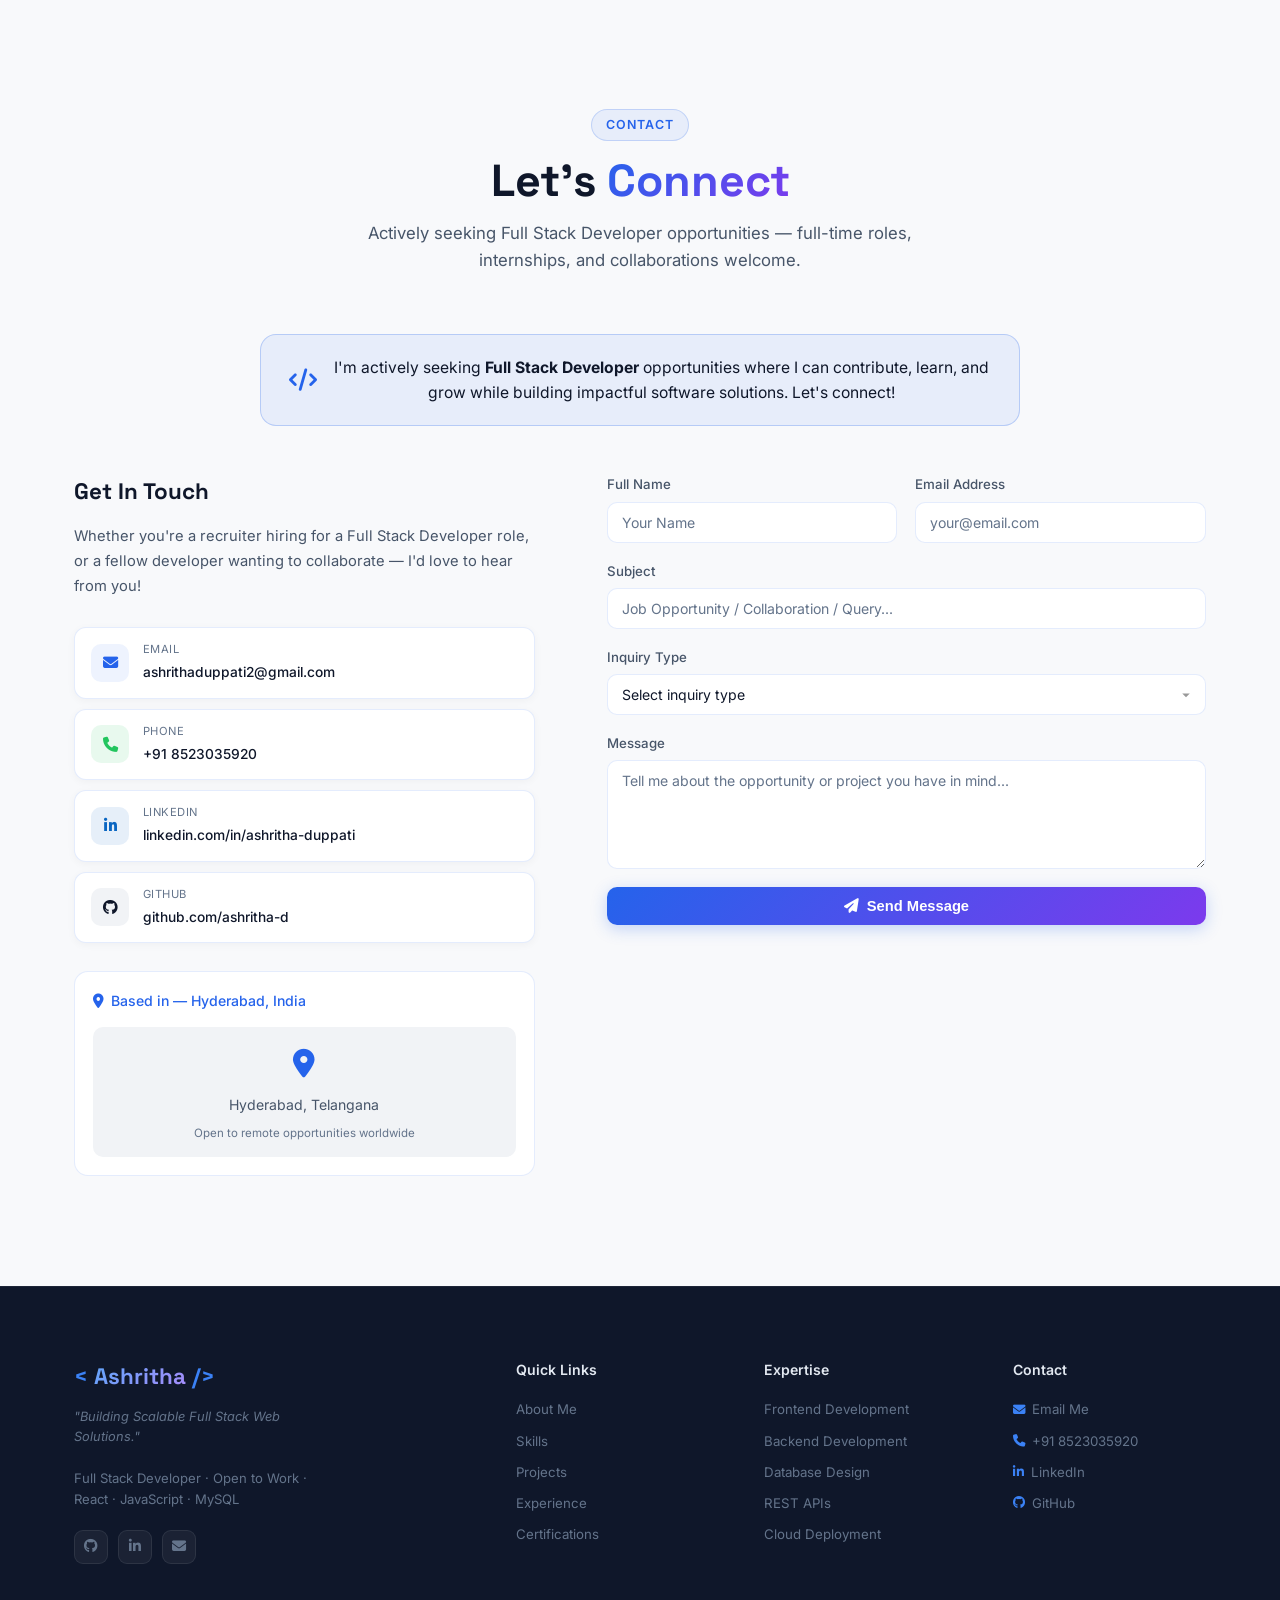
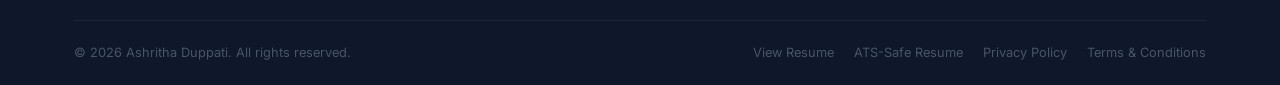
==== commit 1338e922: "Add internship completion certificate with view links Add the Schrander Solutions internship referen" ====
--- a/index.html
+++ b/index.html
@@ -668,7 +668,7 @@
       <div class="exp-timeline reveal">
         <div class="exp-item">
           <div class="exp-left">
-            <span class="exp-year">Sep 2025<br/>Feb 2026</span>
+            <span class="exp-year">Sep 2025<br/>Nov 2025</span>
             <div class="exp-dot"></div>
           </div>
           <div class="exp-card">
@@ -677,7 +677,12 @@
                 <h3 class="exp-role">Software Engineer Intern</h3>
                 <span class="exp-company"><i class="fas fa-building"></i> Schrander Solutions &nbsp;·&nbsp; Hyderabad, India</span>
               </div>
-              <span class="exp-badge">Completed</span>
+              <div class="exp-header-actions">
+                <span class="exp-badge">Completed</span>
+                <a href="certificates/Schrander_Internship_Certificate.pdf" target="_blank" class="exp-cert-link">
+                  <i class="fas fa-eye"></i> View Certificate
+                </a>
+              </div>
             </div>
             <ul class="exp-achievements">
               <li>Developed and optimized <strong>Python and SQL scripts</strong> for backend data processing pipelines, improving data transformation and loading efficiency for production workflows.</li>
@@ -917,11 +922,22 @@
             <span class="cert-verify"><i class="fas fa-check-circle"></i> Completed</span>
           </div>
         </div>
+
+        <div class="cert-card">
+          <div class="cert-logo internship-logo"><i class="fas fa-certificate"></i></div>
+          <div class="cert-content">
+            <h4>Internship Completion Certificate</h4>
+            <span class="cert-org">Schrander Solutions Pvt. Ltd.</span>
+            <span class="cert-date"><i class="fas fa-calendar-alt"></i> Sep – Nov 2025</span>
+            <a href="certificates/Schrander_Internship_Certificate.pdf" target="_blank" class="cert-verify cert-view-link">
+              <i class="fas fa-eye"></i> View Certificate
+            </a>
+          </div>
+        </div>
       </div>
     </div>
   </section>
 
-  <!-- ===== ACHIEVEMENTS SECTION ===== -->
   <!-- ===== TECH STACK SHOWCASE ===== -->
   <section id="techstack" class="section techstack">
     <div class="container">
--- a/css/style.css
+++ b/css/style.css
@@ -595,6 +595,13 @@
 .exp-role { font-size: 1.02rem; font-weight: 700; font-family: var(--font-heading); margin-bottom: 5px; }
 .exp-company { font-size: 0.84rem; color: var(--blue); font-weight: 600; display: flex; align-items: center; gap: 6px; }
 .exp-badge { padding: 3px 11px; background: var(--blue-dim); border: 1px solid rgba(37,99,235,0.2); border-radius: 100px; color: var(--blue); font-size: 0.7rem; font-weight: 600; white-space: nowrap; }
+.exp-header-actions { display: flex; flex-direction: column; align-items: flex-end; gap: 8px; }
+.exp-cert-link {
+  display: inline-flex; align-items: center; gap: 5px; font-size: 0.75rem; font-weight: 600;
+  color: var(--blue); background: var(--blue-dim); border: 1px solid rgba(37,99,235,0.2);
+  border-radius: 100px; padding: 4px 11px; text-decoration: none; white-space: nowrap; transition: var(--transition);
+}
+.exp-cert-link:hover { background: var(--blue); color: #fff; }
 
 .exp-achievements { list-style: none; margin-bottom: 14px; }
 .exp-achievements li { font-size: 0.83rem; color: var(--text-2); padding: 4px 0 4px 14px; position: relative; line-height: 1.55; }
@@ -677,11 +684,14 @@
 .meta-logo { background: rgba(37,99,235,0.1); color: var(--blue); }
 .deeplearn-logo { background: rgba(124,58,237,0.1); color: var(--purple); }
 .docker-logo { background: rgba(37,99,235,0.1); color: var(--blue); }
+.internship-logo { background: rgba(37,99,235,0.1); color: var(--blue); }
 .cert-content h4 { font-size: 0.92rem; font-weight: 600; margin-bottom: 3px; }
 .cert-org { display: block; font-size: 0.78rem; color: var(--text-3); margin-bottom: 6px; }
 .cert-date { display: block; font-size: 0.75px; color: var(--text-3); margin-bottom: 6px; font-size: 0.75rem; }
 .cert-date i { color: var(--blue); margin-right: 4px; }
-.cert-verify { display: inline-flex; align-items: center; gap: 5px; font-size: 0.75rem; color: #22c55e; font-weight: 500; }
+.cert-verify { display: inline-flex; align-items: center; gap: 5px; font-size: 0.75rem; color: #22c55e; font-weight: 500; text-decoration: none; }
+.cert-view-link { color: var(--blue); cursor: pointer; }
+.cert-view-link:hover { text-decoration: underline; }
 
 /* ─── Achievements ───────────────────────────────────────────── */
 .achievements-section { background: var(--bg-2); }
